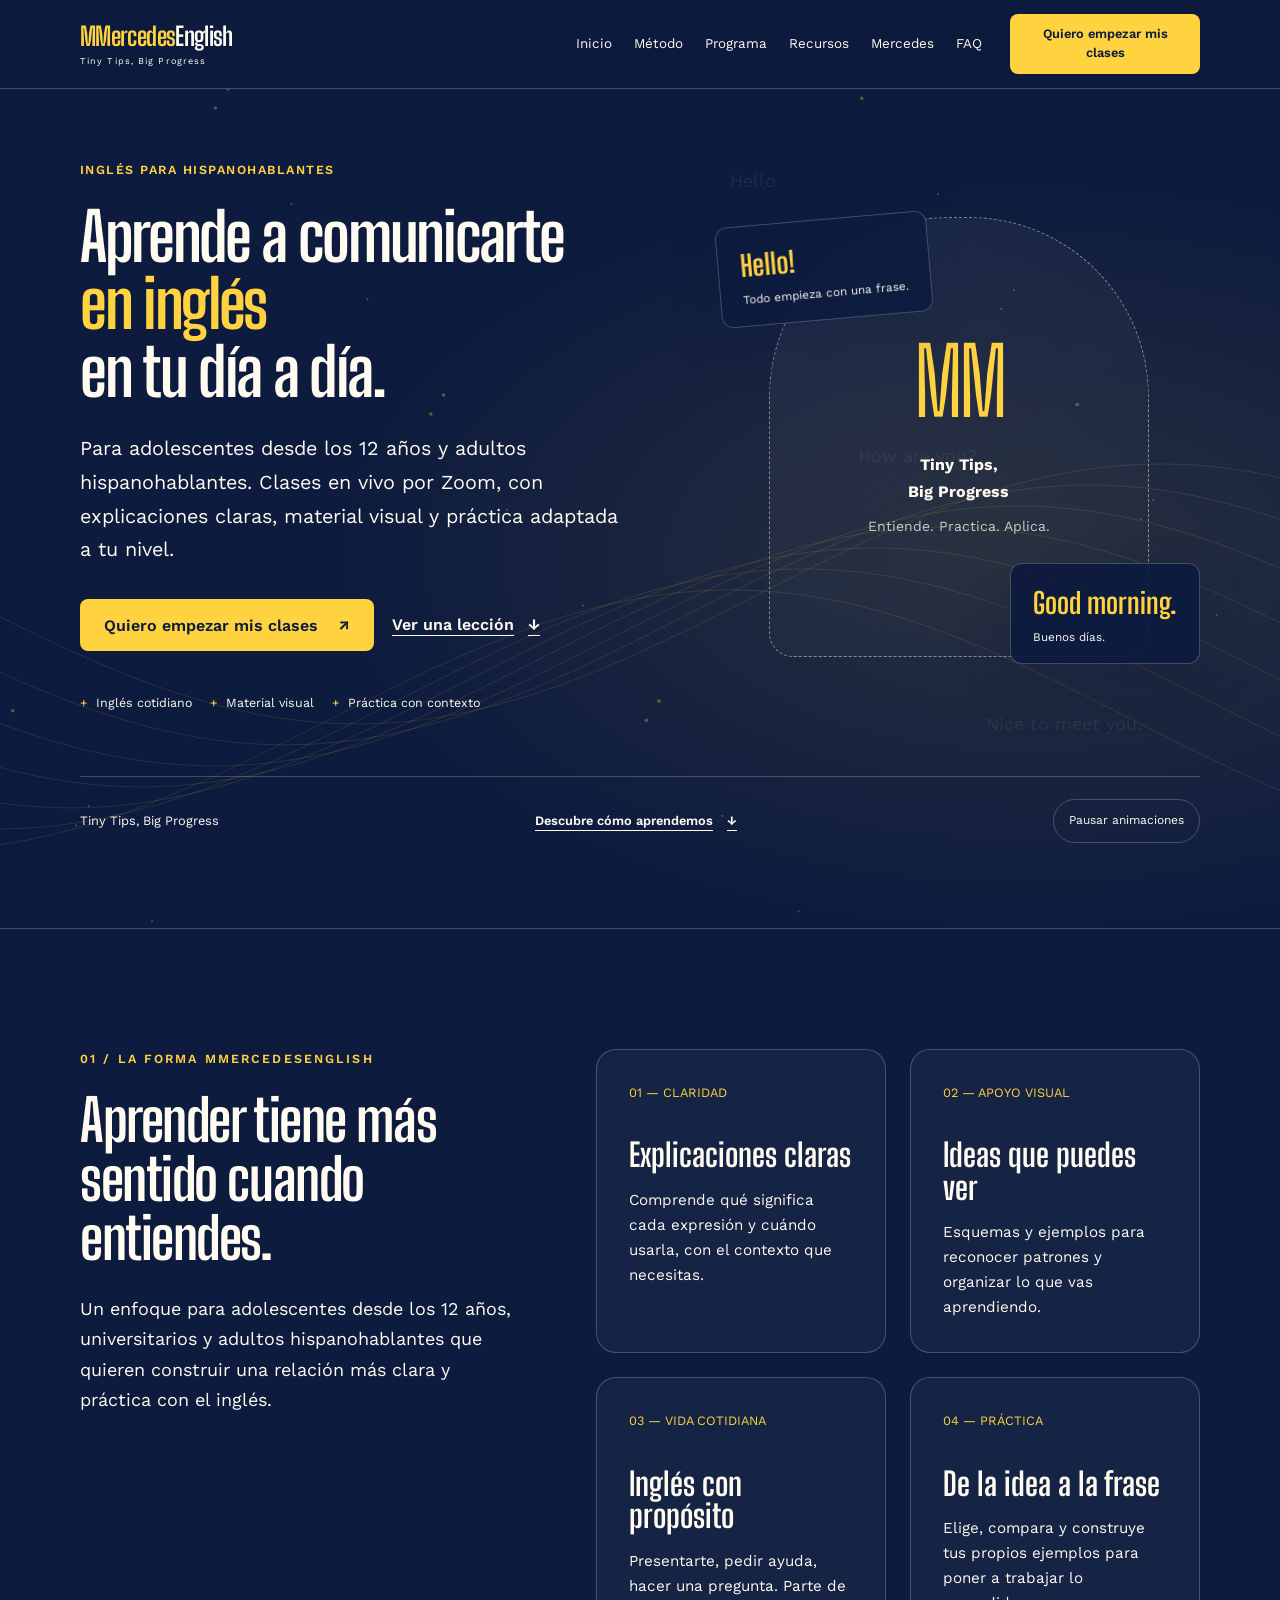
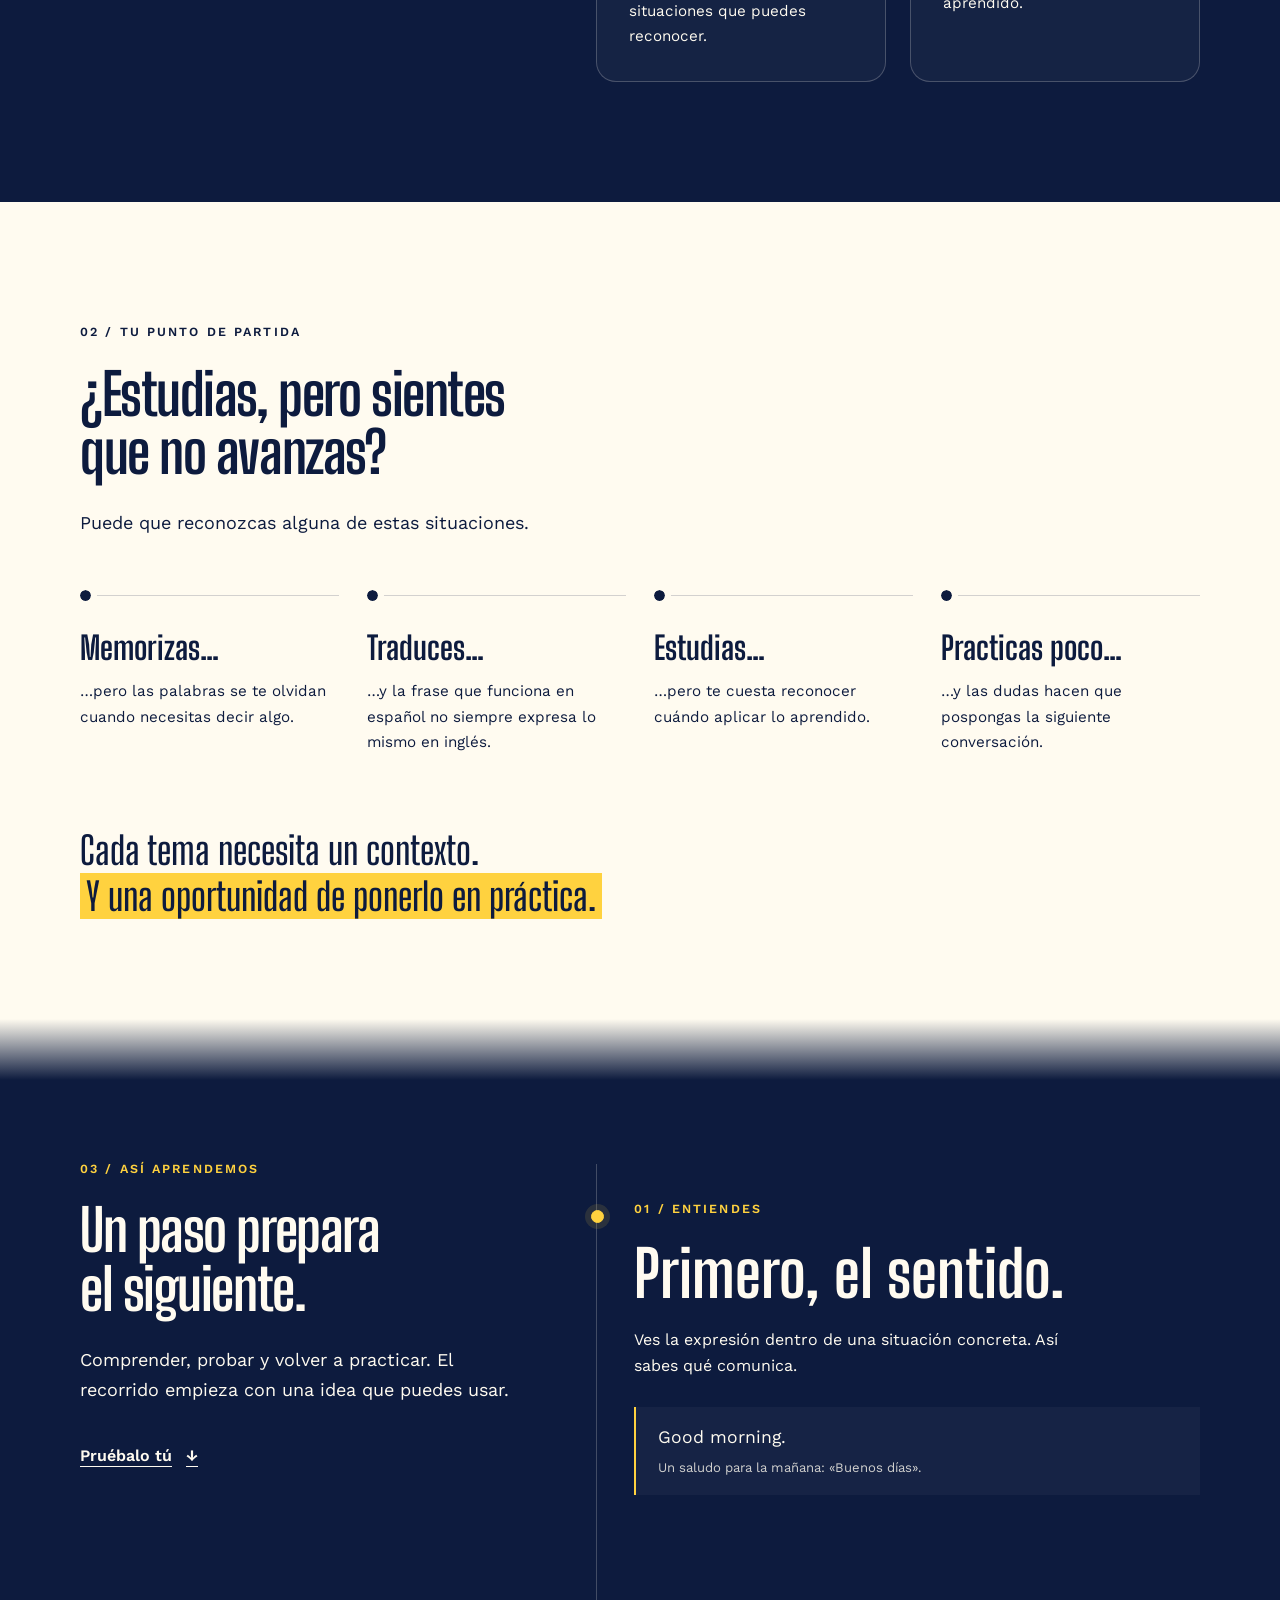
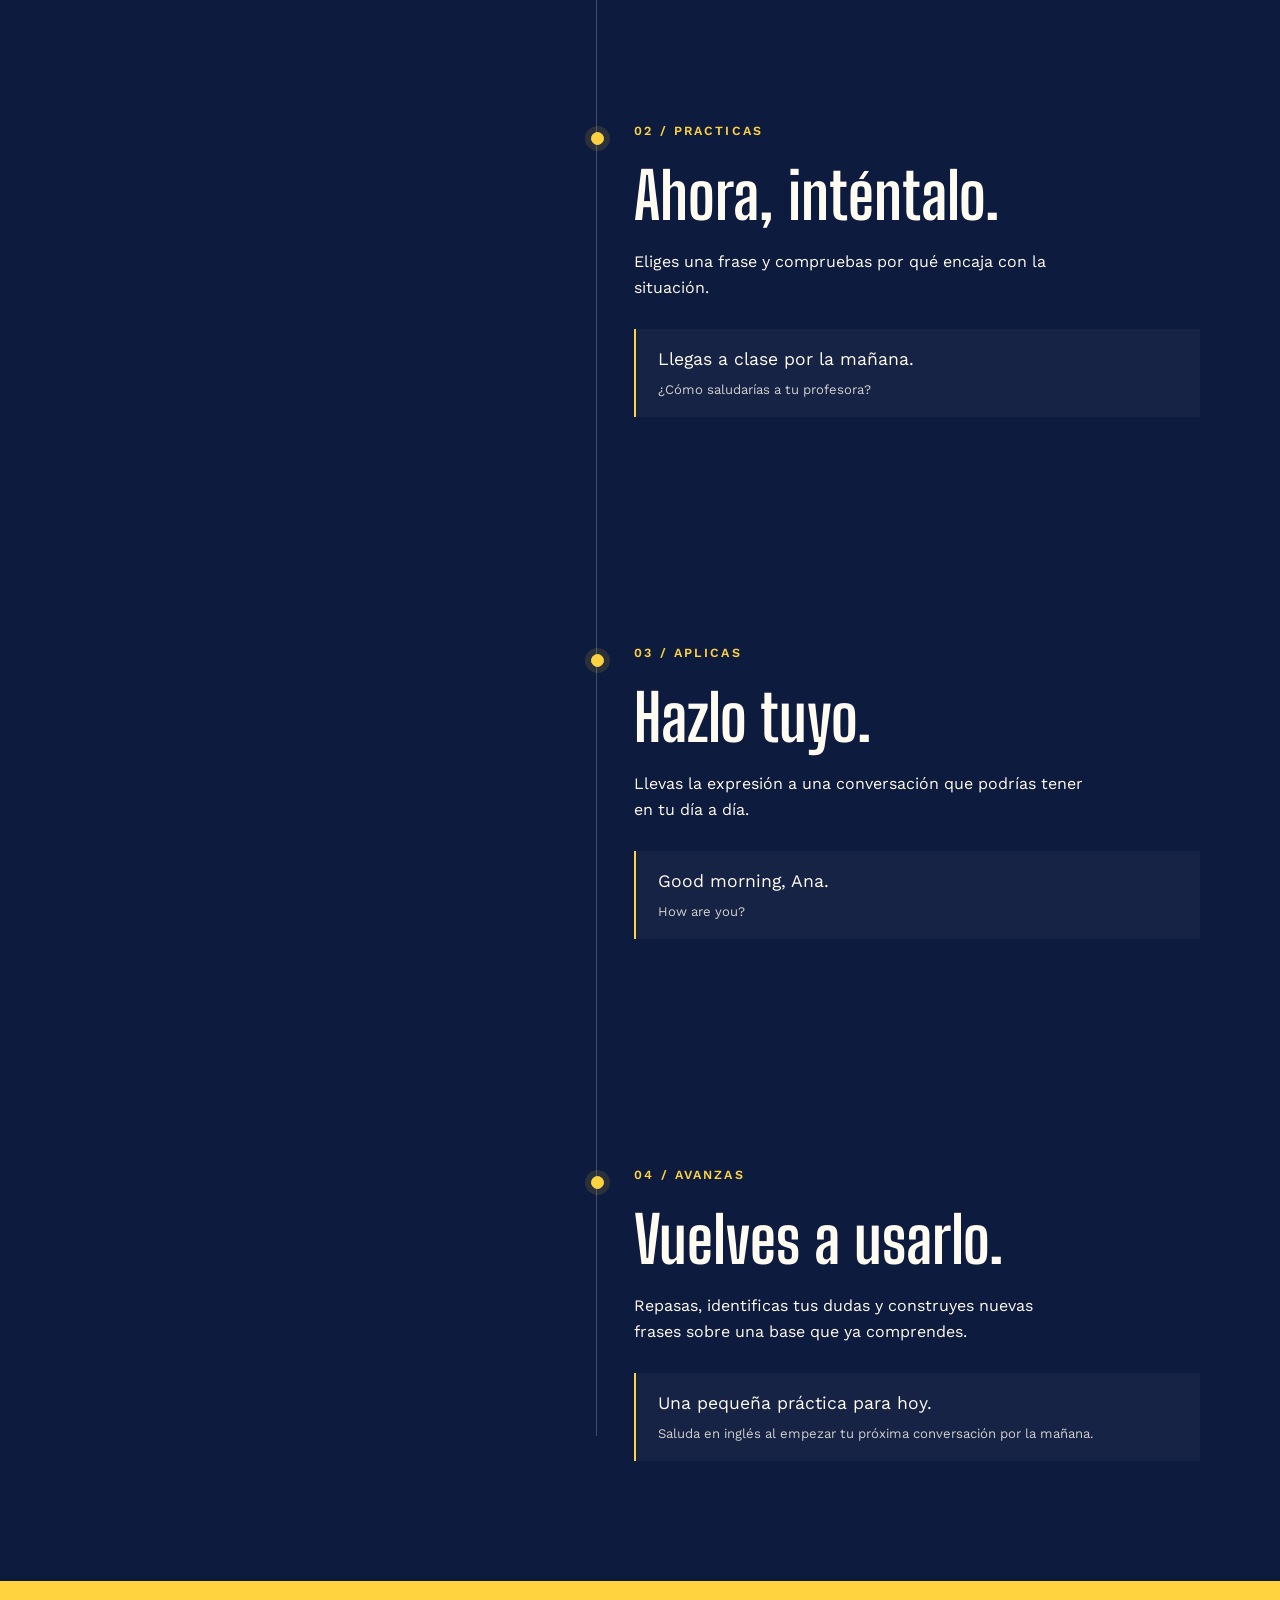
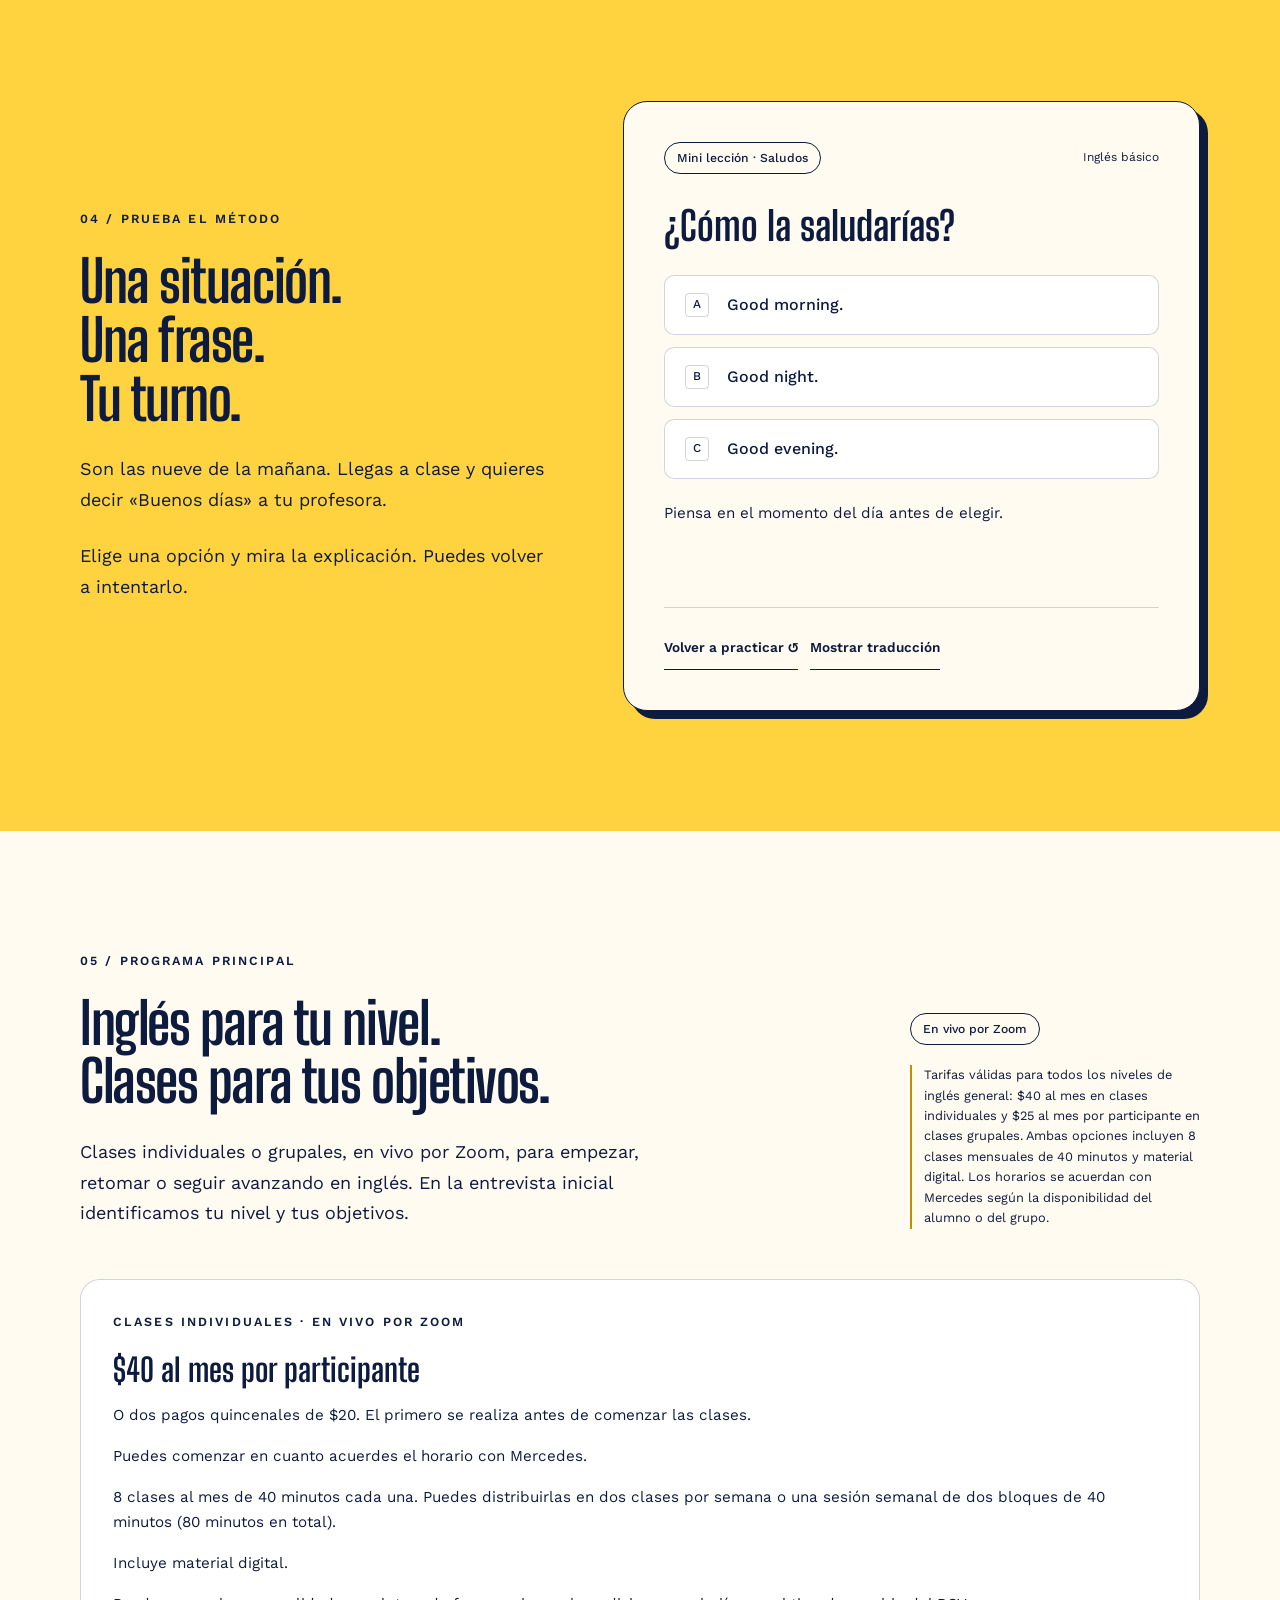
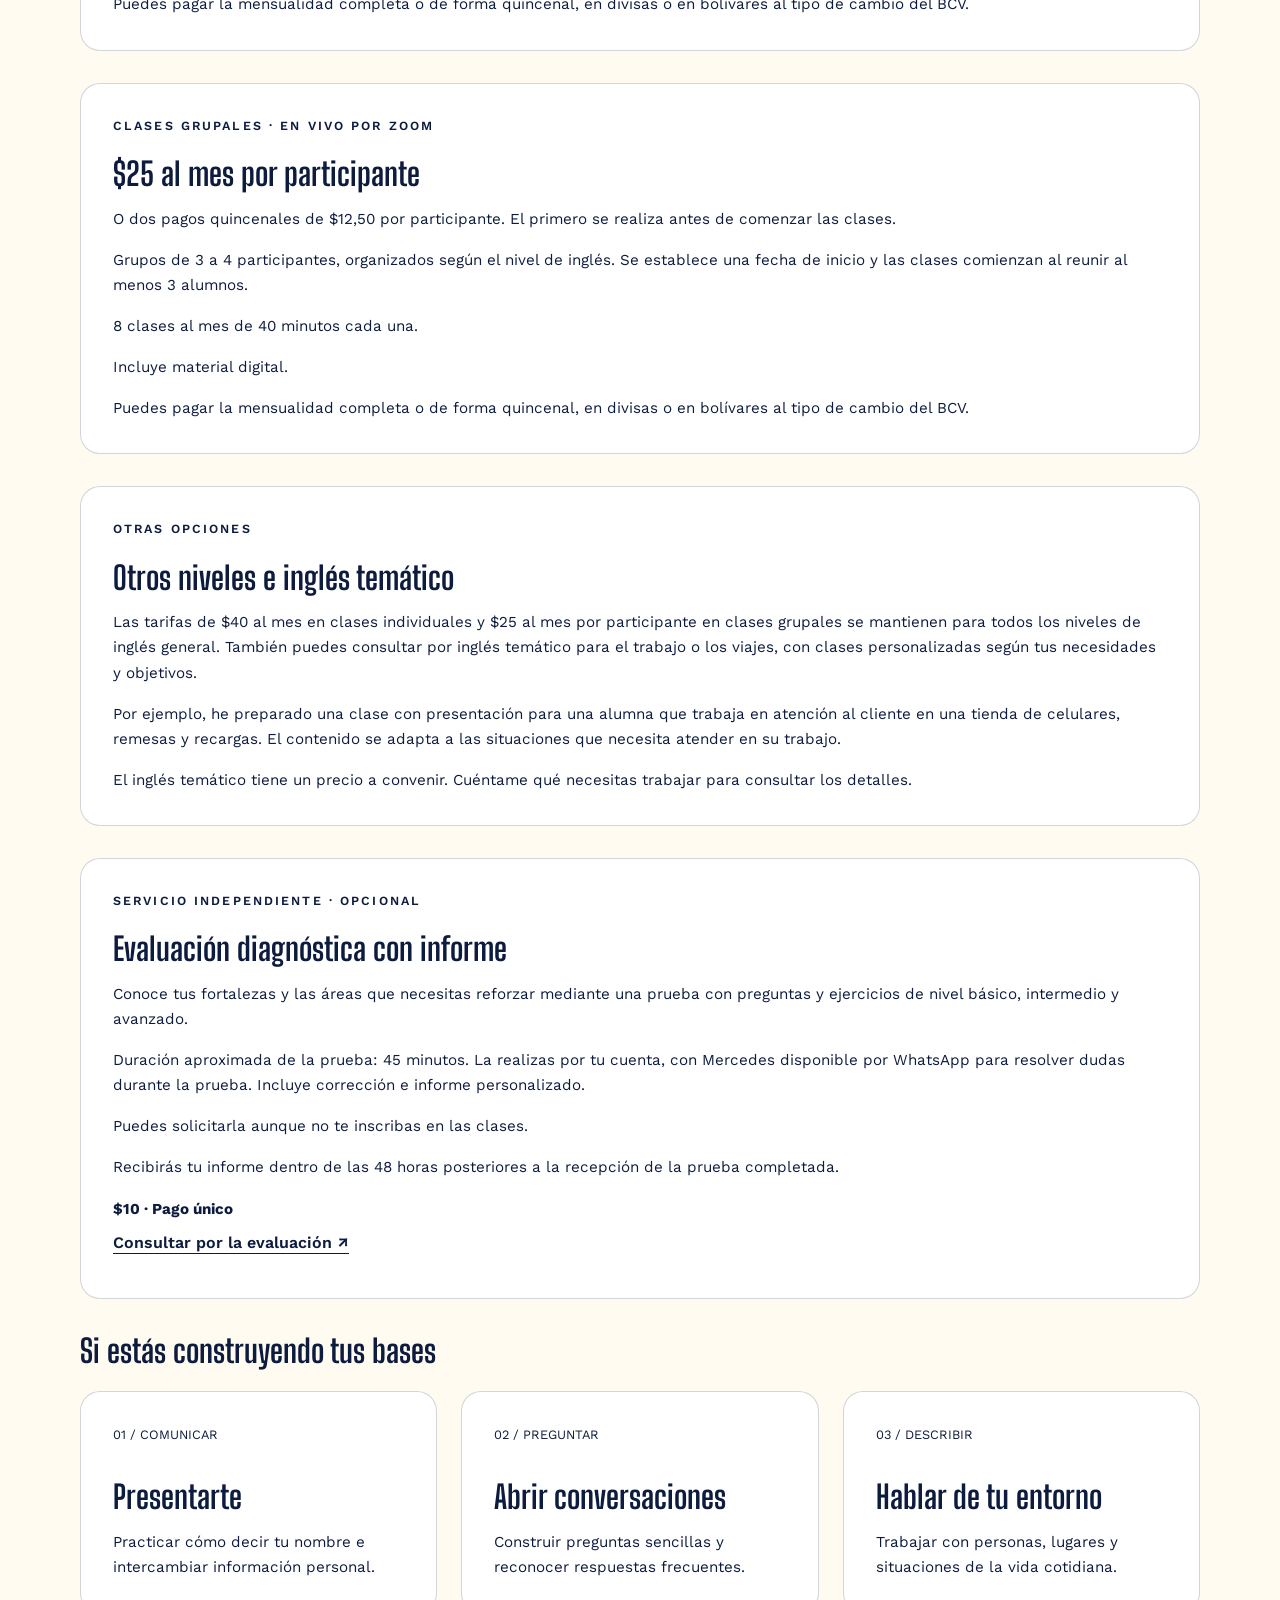
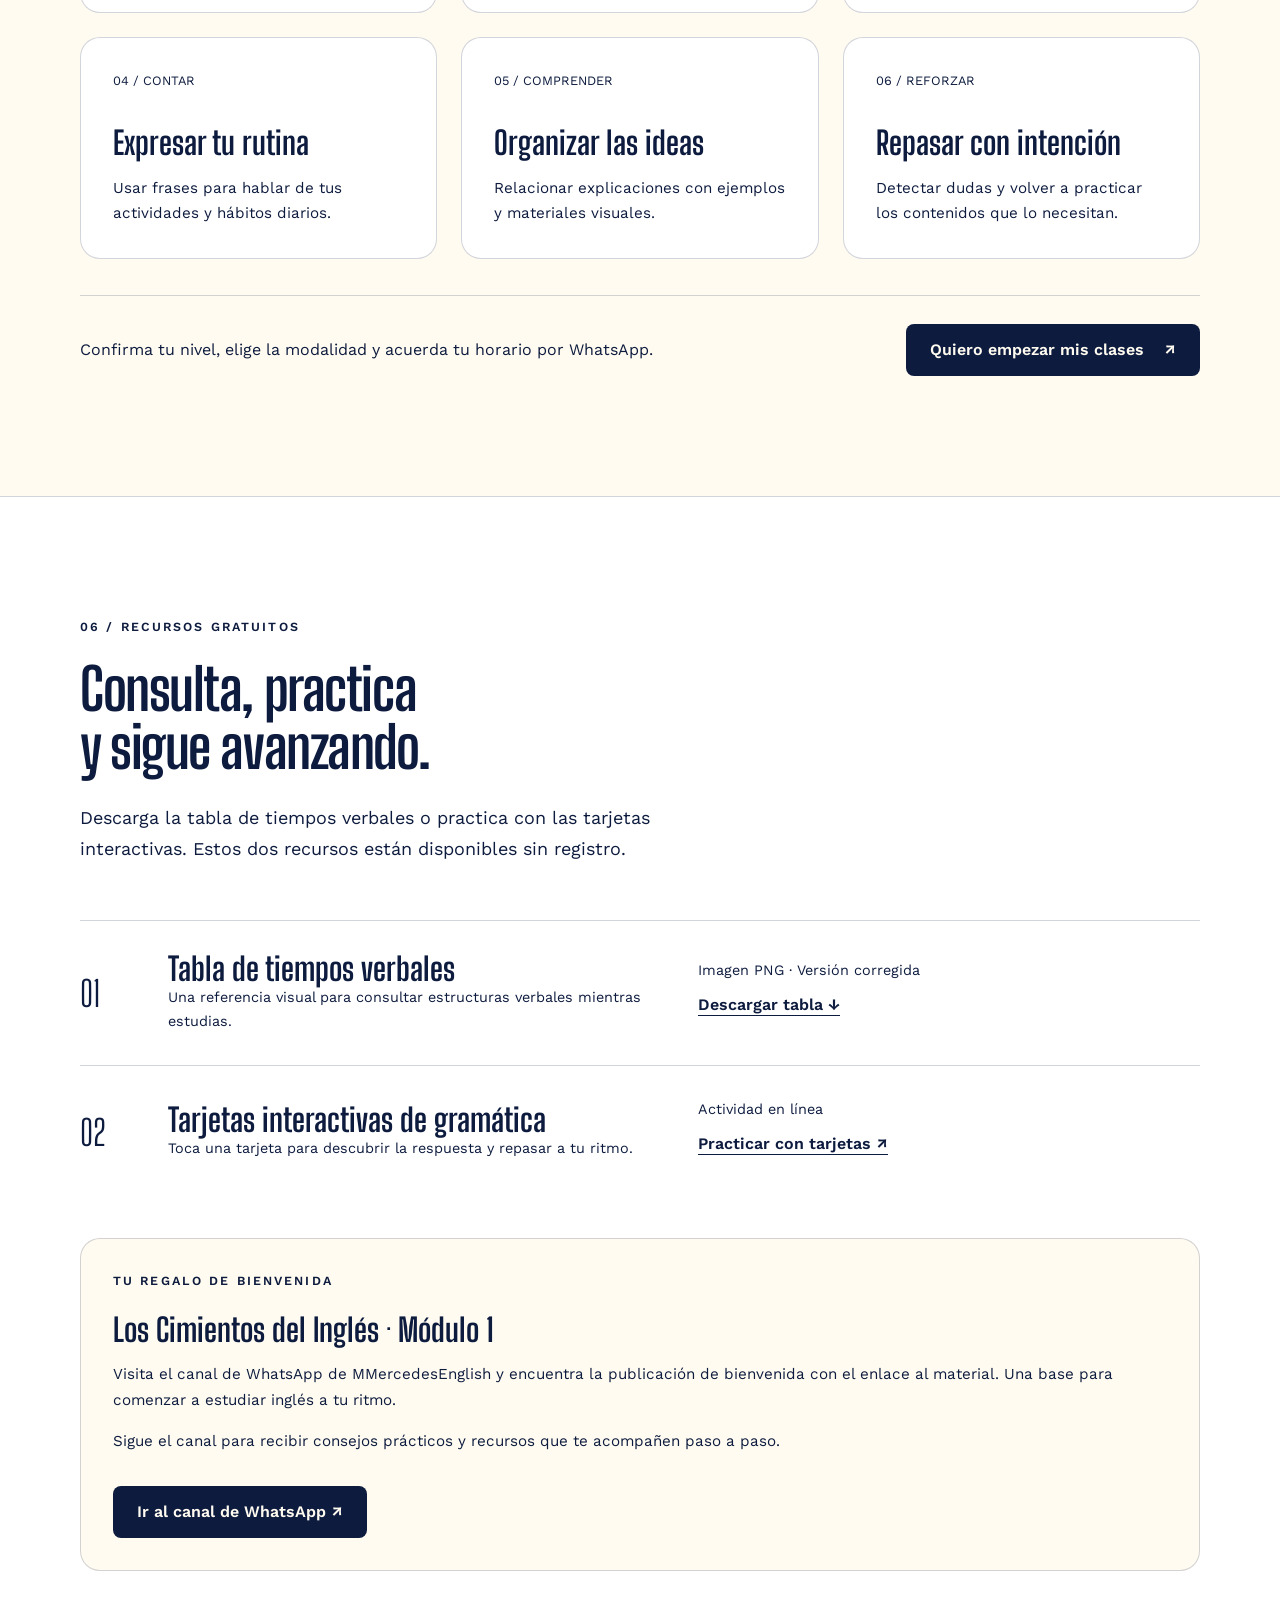
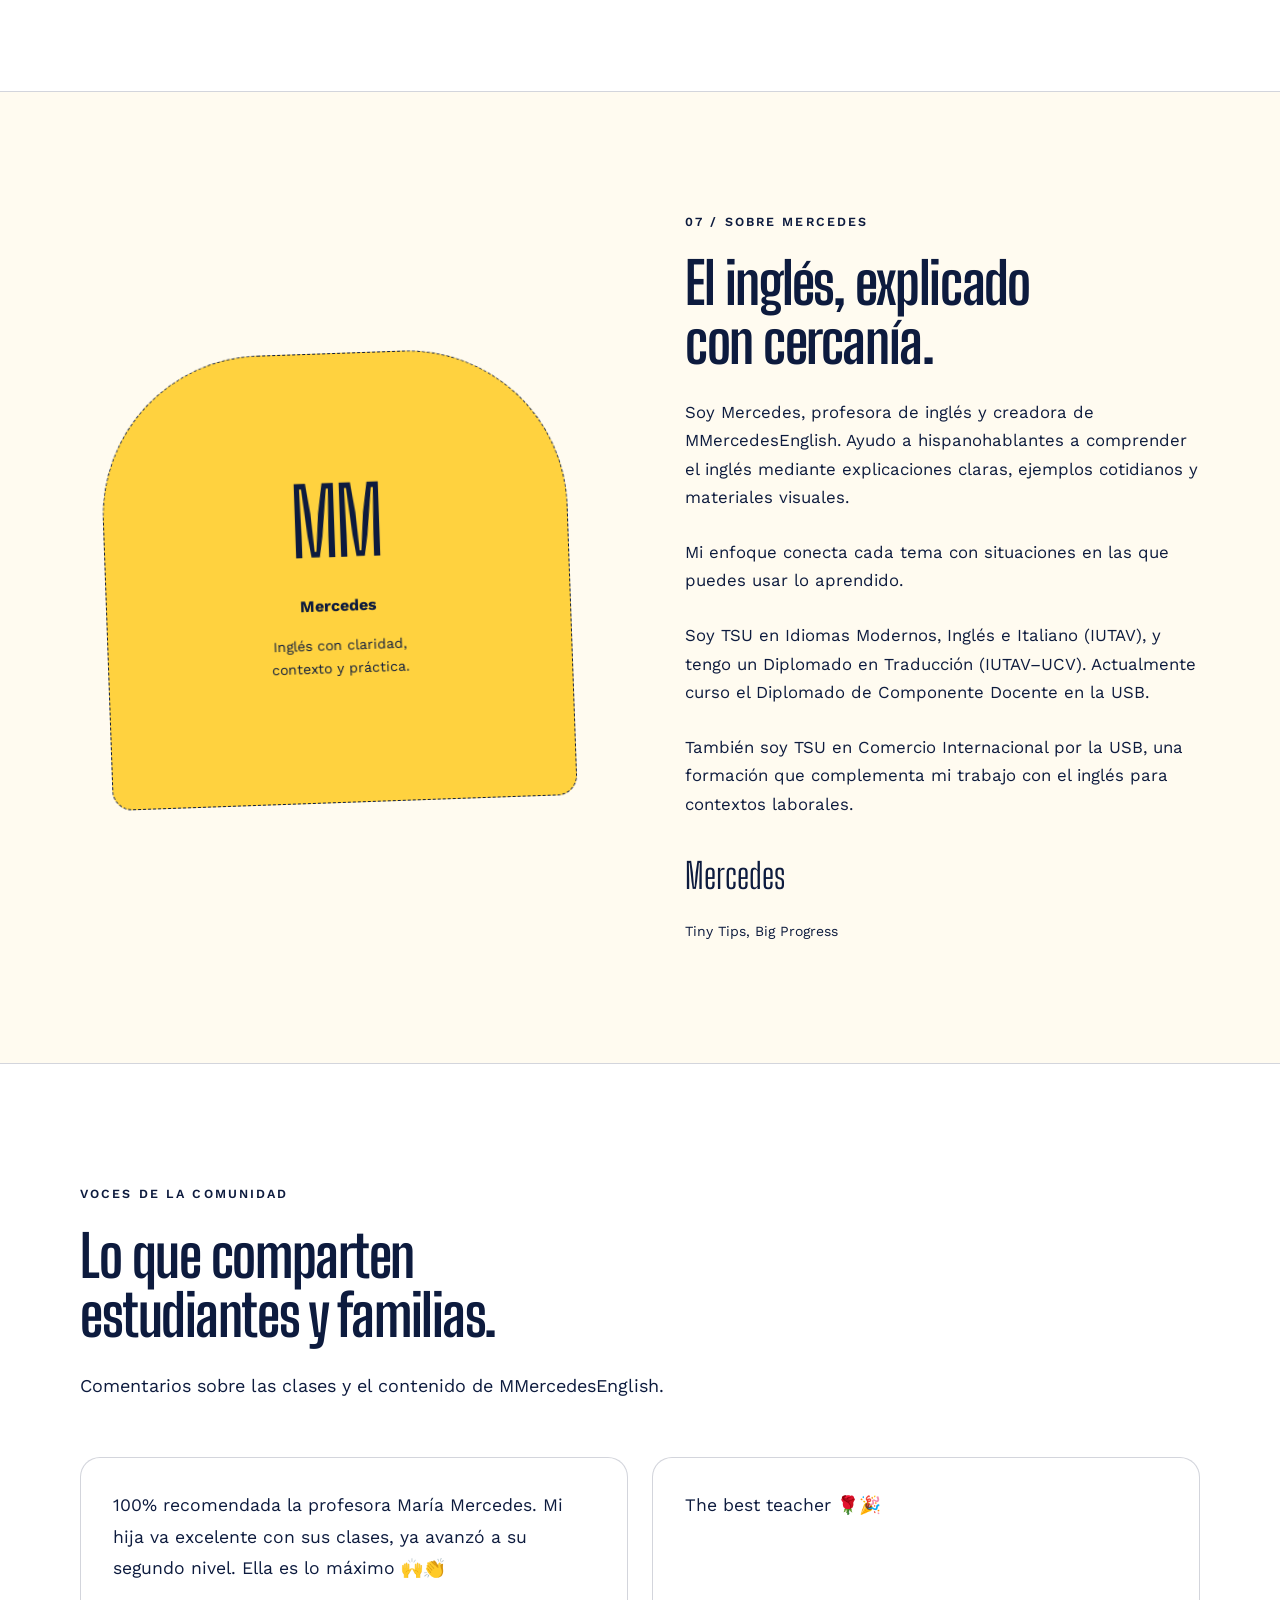
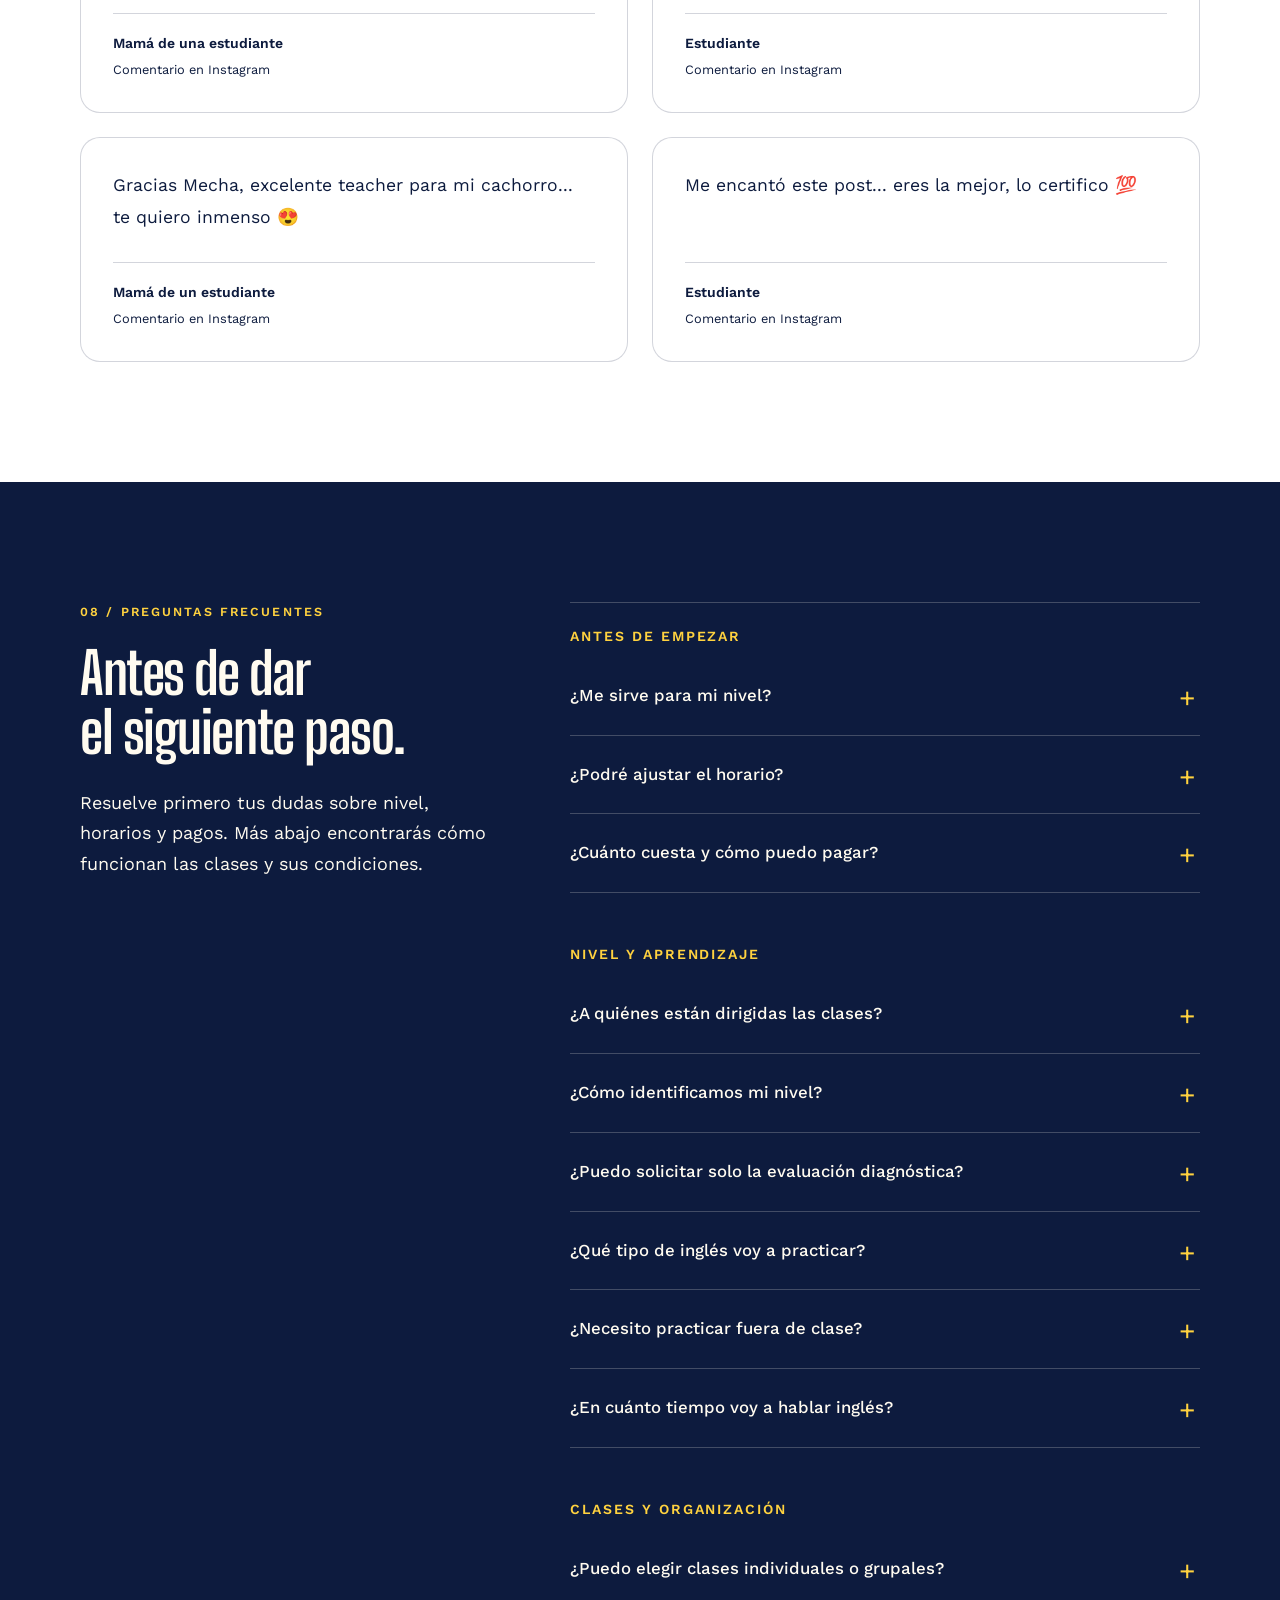
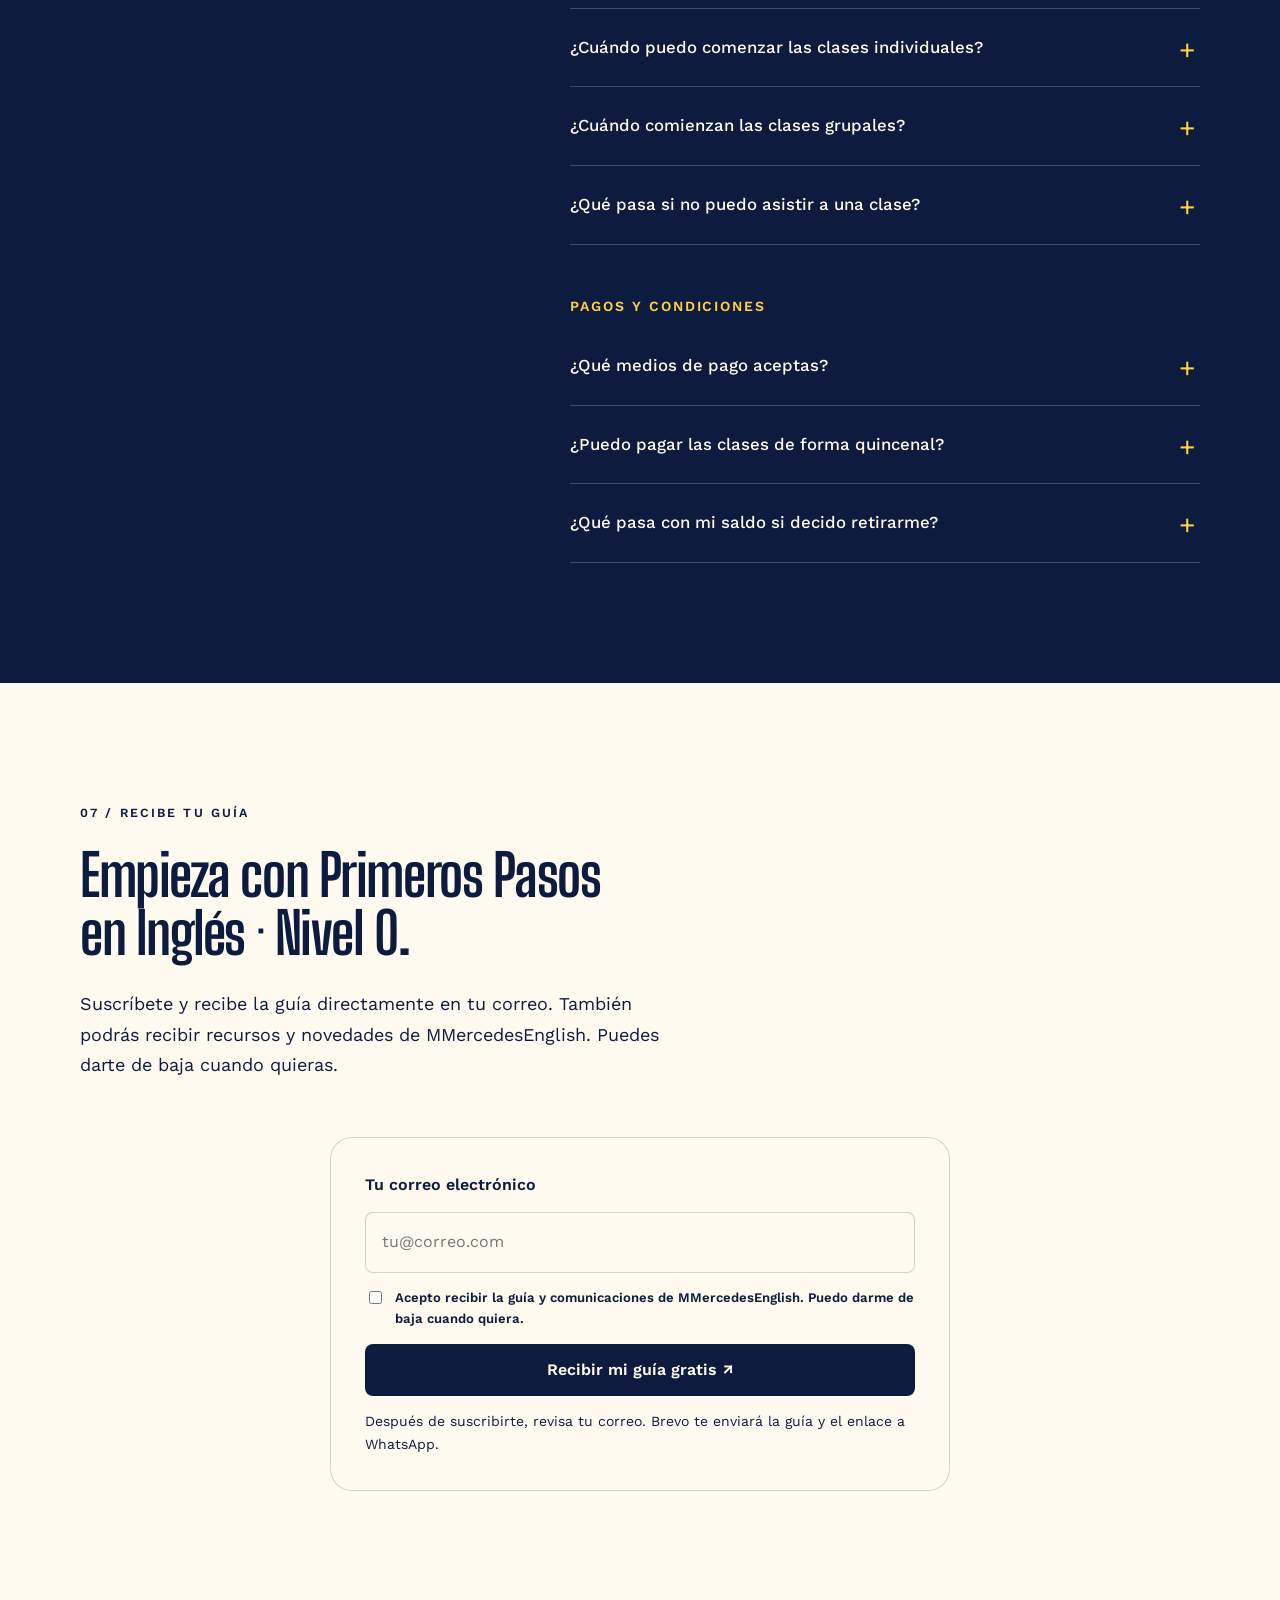
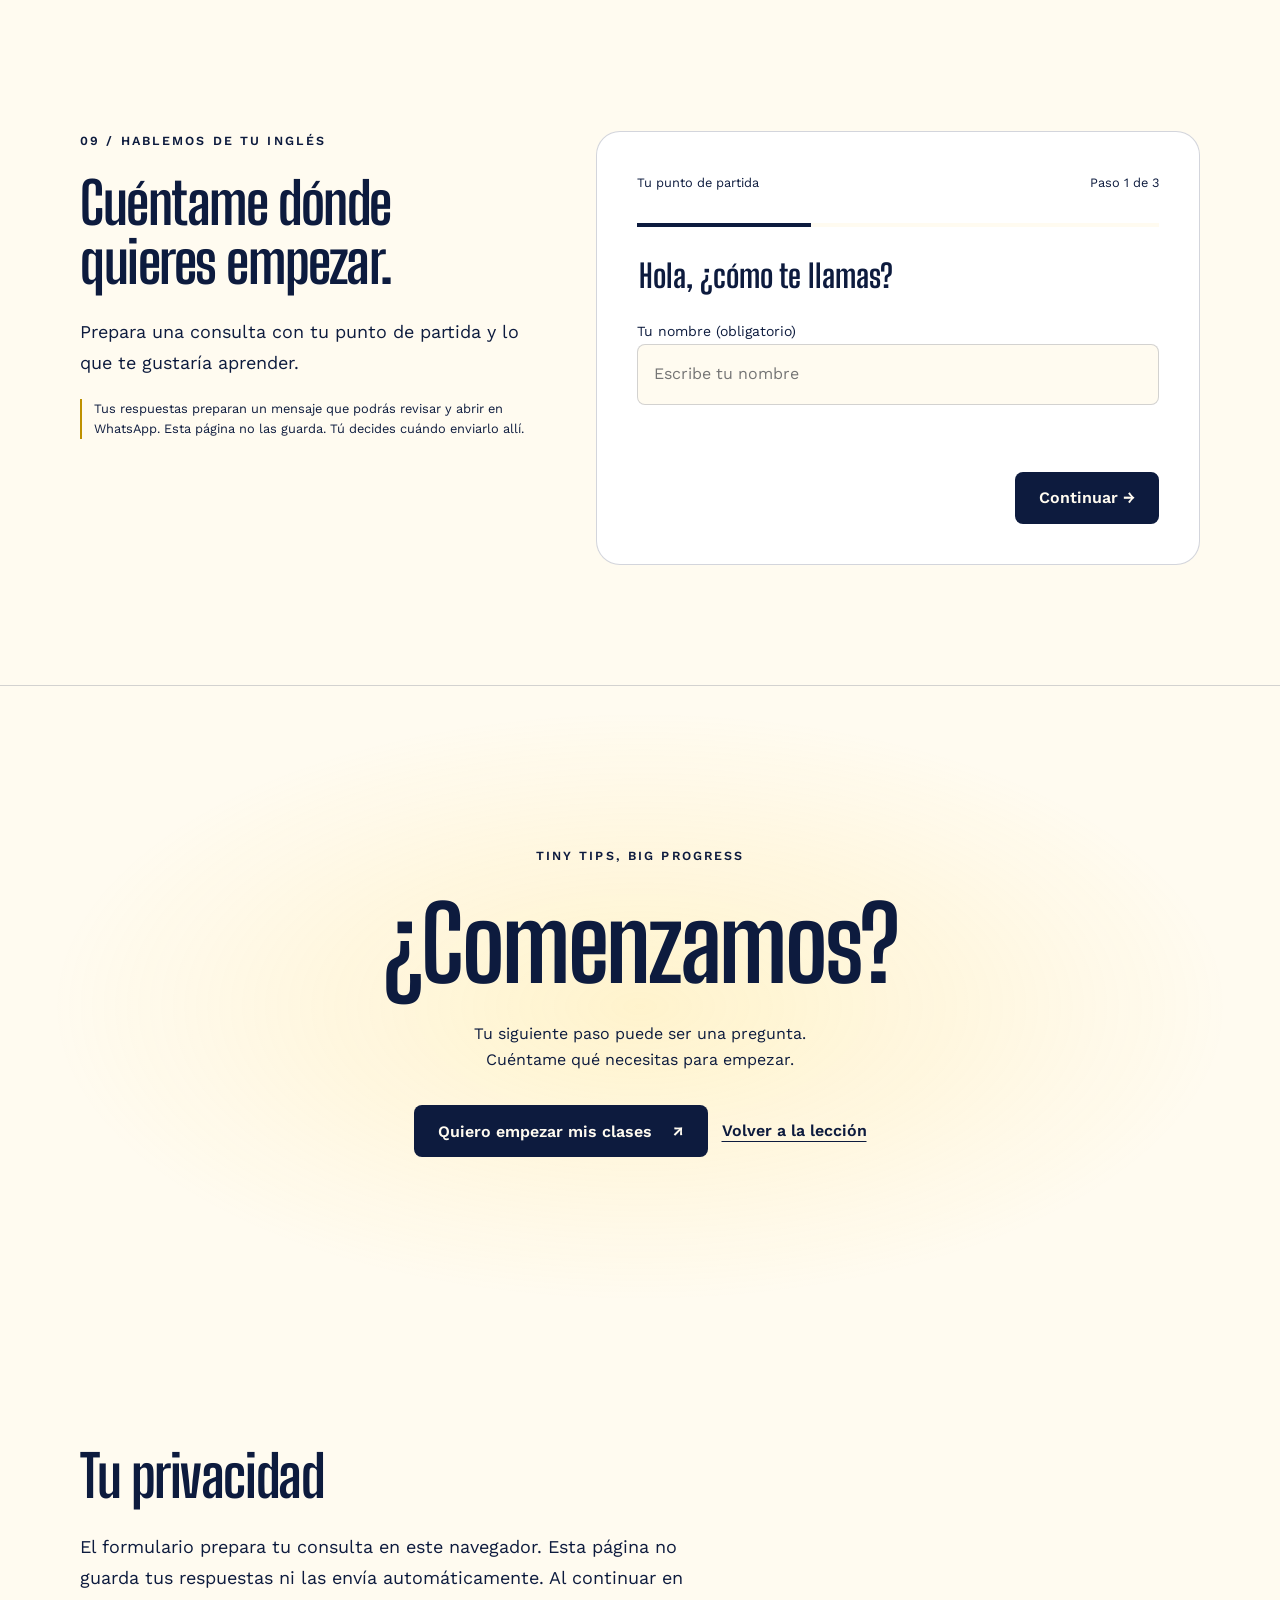
==== index.html @ 41173d72 "Add files via upload" ====
<!DOCTYPE html>
<html lang="es">
<head>
  <meta charset="utf-8">
  <meta name="viewport" content="width=device-width, initial-scale=1">
  <meta name="theme-color" content="#0D1B3E">
  <meta name="description" content="Entiende y practica el inglés paso a paso con MMercedesEnglish. Explora el enfoque, prueba una actividad y conoce las clases para distintos niveles.">
  <title>MMercedesEnglish · Inglés paso a paso</title>
  <link rel="preconnect" href="https://fonts.googleapis.com">
  <link rel="preconnect" href="https://fonts.gstatic.com" crossorigin>
  <link href="https://fonts.googleapis.com/css2?family=Big+Shoulders+Display:wght@600;700;800&amp;family=Work+Sans:wght@400;500;600;700&amp;display=swap" rel="stylesheet">
  <!-- Google Fonts utiliza conexión externa. El formulario prepara un mensaje para su revisión y envío manual en WhatsApp. -->
  <style>
    :root{--navy:#0D1B3E;--yellow:#FFD23F;--cream:#FFFBF0;--white:#FFFFFF;--gold:#BE9100;--line:rgba(13,27,62,.18);--light-line:rgba(255,251,240,.22);--radius:20px;--header:88px}
    *{box-sizing:border-box}html{scroll-behavior:smooth;scroll-padding-top:110px}body{margin:0;background:var(--cream);color:var(--navy);font:400 1rem/1.65 'Work Sans',sans-serif}h1,h2,h3,p{margin:0}h1,h2,h3{font-family:'Big Shoulders Display','Arial Narrow',sans-serif;font-weight:700;line-height:1.02}h1{font-size:clamp(3.4rem,5.2vw,5.6rem);letter-spacing:-.035em}h2{font-size:clamp(2.7rem,4.5vw,4.5rem);letter-spacing:-.025em}h3{font-size:2rem}p+p{margin-top:1rem}a{color:inherit;text-underline-offset:5px}button,input,select,textarea{font:inherit}button,a,input,select,textarea,summary{-webkit-tap-highlight-color:transparent}button{cursor:pointer}button:disabled{cursor:not-allowed}button{color:inherit}a,button{touch-action:manipulation}button:focus-visible,a:focus-visible,input:focus-visible,select:focus-visible,textarea:focus-visible,summary:focus-visible{outline:3px solid var(--gold);outline-offset:5px}.dark :focus-visible,header :focus-visible{outline-color:var(--yellow)}::selection{background:var(--yellow);color:var(--navy)}[hidden]{display:none!important}.wrap{width:min(1280px,calc(100% - 160px));margin-inline:auto}.section{padding-block:120px;scroll-margin-top:12px}.dark{background:var(--navy);color:var(--cream)}.eyebrow{display:block;font-size:.78rem;font-weight:600;letter-spacing:.17em;text-transform:uppercase;margin-bottom:22px}.dark .eyebrow{color:var(--yellow)}.lede{font-size:1.125rem;max-width:610px;line-height:1.7;margin-top:26px}.heading{max-width:790px;margin-bottom:56px}.muted{opacity:.8}.buttons{display:flex;flex-wrap:wrap;gap:14px;margin-top:32px}.btn{display:inline-flex;align-items:center;justify-content:center;gap:20px;min-height:52px;padding:13px 23px;border:1px solid transparent;border-radius:8px;text-decoration:none;font-weight:600;line-height:1.45;background:var(--yellow);color:var(--navy);transition:transform .25s,box-shadow .25s,background .25s}.btn:hover{transform:translateY(-2px);box-shadow:0 6px 0 rgba(190,145,0,.3)}.btn.secondary{background:transparent;border-color:currentColor}.btn.navy{background:var(--navy);color:var(--cream)}.btn:disabled{transform:none;box-shadow:none;border:1px dashed currentColor;background:transparent;opacity:.65}.text-link{display:inline-flex;align-items:center;gap:14px;font-weight:600;min-height:44px}.small{font-size:.875rem}.pending{font-size:.8rem;line-height:1.6;border-left:2px solid var(--gold);padding-left:12px;margin-top:20px}.pill{display:inline-block;border:1px solid currentColor;border-radius:100px;padding:5px 12px;font-size:.76rem;font-weight:500}.skip{position:fixed;top:10px;left:12px;z-index:100;background:var(--yellow);color:var(--navy);padding:12px;transform:translateY(-180%)}.skip:focus{transform:none}
    header{position:fixed;inset:0 0 auto;z-index:50;color:var(--cream);background:rgba(13,27,62,.9);backdrop-filter:blur(20px);-webkit-backdrop-filter:blur(20px);border-bottom:1px solid var(--light-line)}.header-inner{display:flex;align-items:center;gap:28px;min-height:88px;transition:min-height .25s}.scrolled .header-inner{min-height:72px}.brand{display:inline-flex;flex-direction:column;text-decoration:none;line-height:1.1;flex-shrink:0}.brand strong{font-family:'Big Shoulders Display',sans-serif;font-size:1.6rem;letter-spacing:-.025em;transition:font-size .25s}.brand strong span{color:var(--yellow)}.brand small{font-size:.57rem;letter-spacing:.12em;margin-top:6px}.scrolled .brand strong{font-size:1.45rem}nav{display:flex;gap:22px;margin-left:auto;align-items:center}nav a{text-decoration:none;font-size:.84rem;transition:color .25s}nav a:hover{color:var(--yellow)}.header-cta{font-size:.8rem;min-height:44px;padding:10px 15px;white-space:nowrap}.menu-btn{display:none;background:none;border:1px solid var(--light-line);border-radius:6px;min-height:44px;padding:8px 12px;color:var(--cream)}
    .hero{position:relative;isolation:isolate;min-height:100vh;min-height:100svh;overflow:hidden;display:flex;align-items:center;padding:160px 0 85px;background:radial-gradient(ellipse at 80% 60%,rgba(255,210,63,.11),transparent 48%),var(--navy)}#ambient{position:absolute;inset:0;width:100%;height:100%;z-index:-1;pointer-events:none}.hero-grid{display:grid;grid-template-columns:1.1fr .9fr;gap:48px;align-items:center}.hero h1 em{font-style:normal;color:var(--yellow)}.hero .lede{font-size:clamp(1.1rem,1.55vw,1.375rem);max-width:540px}.hero .eyebrow{letter-spacing:.12em}.hero-tags{display:flex;flex-wrap:wrap;gap:18px;margin-top:42px;font-size:.78rem}.hero-tags span:before{content:'+';color:var(--yellow);margin-right:8px}.portrait-stage{position:relative;min-height:510px;display:grid;place-items:center;padding:30px}.portrait-placeholder{width:100%;max-width:380px;min-height:440px;border:1px dashed rgba(255,251,240,.45);border-radius:180px 180px 24px 24px;background:linear-gradient(150deg,rgba(255,251,240,.055),transparent);display:flex;align-items:center;justify-content:center;flex-direction:column;text-align:center;padding:40px 30px}.placeholder-mark{font-family:'Big Shoulders Display',sans-serif;font-size:5.8rem;color:var(--yellow);letter-spacing:-.04em;line-height:1;margin-bottom:24px}.portrait-placeholder p{max-width:220px}.portrait-placeholder .small{opacity:.75;margin-top:10px}.floating-card{position:absolute;z-index:2;padding:16px 22px;background:rgba(13,27,62,.92);backdrop-filter:blur(12px);border:1px solid var(--light-line);border-radius:12px;box-shadow:0 20px 50px rgba(13,27,62,.24);animation:float 6s ease-in-out infinite}.floating-card strong{font-family:'Big Shoulders Display',sans-serif;font-size:1.8rem;color:var(--yellow)}.floating-card small{display:block;font-size:.73rem}.float-one{top:37px;left:0;transform:rotate(-5deg)}.float-two{bottom:28px;right:0;animation-delay:-3s}.hero-bottom{display:flex;justify-content:space-between;align-items:center;gap:20px;border-top:1px solid var(--light-line);margin-top:62px;padding-top:22px;font-size:.8rem}.motion-btn{background:transparent;border:1px solid var(--light-line);color:var(--cream);border-radius:30px;min-height:44px;padding:8px 15px;font-size:.75rem}.hero-intro{animation:enter .8s ease both;animation-delay:.25s}.portrait-stage{animation:enter .8s ease both}.hero .lede{animation:enter .8s .4s both}.hero .buttons{animation:enter .8s .55s both}
    .benefits{border-top:1px solid var(--light-line)}.benefits-grid{display:grid;grid-template-columns:.85fr 1.15fr;gap:70px}.benefits .heading{position:sticky;top:135px;align-self:start;margin:0}.cards{display:grid;grid-template-columns:repeat(2,minmax(0,1fr));gap:24px}.card{border:1px solid var(--line);border-radius:var(--radius);padding:32px;background:var(--white);transition:transform .25s,border-color .25s,box-shadow .25s}.dark .card{background:rgba(255,251,240,.035);border-color:var(--light-line)}.card:hover{transform:translateY(-6px);border-color:var(--gold)}.card p{margin-top:16px;font-size:.95rem}.card-no{display:block;font-size:.8rem;margin-bottom:36px}.dark .card-no{color:var(--yellow)}.problems{padding-bottom:160px}.timeline{display:grid;grid-template-columns:repeat(4,minmax(0,1fr));gap:28px}.problem{position:relative;padding-top:36px;border-top:1px solid var(--line)}.problem:before{content:'';position:absolute;left:0;top:-6px;width:11px;height:11px;border-radius:50%;background:var(--navy);outline:6px solid var(--cream)}.problem p{margin-top:15px;font-size:.95rem}.bridge{font-family:'Big Shoulders Display',sans-serif;font-weight:600;font-size:clamp(1.9rem,3vw,2.8rem);line-height:1.2;max-width:760px;margin-top:72px}.bridge span{background:var(--yellow);box-decoration-break:clone;-webkit-box-decoration-break:clone;padding:0 6px}.method{position:relative;padding-top:80px}.method:before{content:'';position:absolute;top:-60px;left:0;width:100%;height:61px;background:linear-gradient(to bottom,var(--cream),var(--navy))}.method-grid{display:grid;grid-template-columns:.85fr 1.15fr;gap:70px}.method-intro{position:sticky;top:140px;align-self:start}.steps{position:relative;padding-left:38px}.steps:before{content:'';position:absolute;width:1px;background:var(--light-line);top:5px;bottom:25px;left:0}.step{position:relative;min-height:58vh;padding:40px 0 70px}.step:last-child{min-height:0;padding-bottom:0}.step:before{content:'';position:absolute;left:-43px;top:51px;width:11px;height:11px;border-radius:50%;background:var(--navy);border:1px solid var(--yellow);transition:background .7s,box-shadow .7s}.step.seen:before{background:var(--yellow);box-shadow:0 0 0 6px rgba(255,210,63,.12)}.step h3{font-size:clamp(3rem,5vw,4.5rem)}.step p{margin-top:20px;max-width:450px}.example{border-left:2px solid var(--yellow);padding:16px 22px;margin-top:28px;background:rgba(255,251,240,.04);font-size:1.1rem}.example small{display:block;font-size:.82rem;opacity:.8;margin-top:5px}
    .try{background:var(--yellow)}.try-grid{display:grid;grid-template-columns:.9fr 1.1fr;gap:70px;align-items:center}.lesson{background:var(--cream);border:1px solid var(--navy);border-radius:24px;padding:40px;box-shadow:8px 8px 0 var(--navy)}.lesson-top{display:flex;justify-content:space-between;gap:12px;align-items:center;margin-bottom:32px;font-size:.75rem}.lesson h3{font-size:2.5rem}.lesson-options{display:grid;gap:12px;margin-top:28px}.answer{display:flex;gap:18px;align-items:center;text-align:left;min-height:60px;padding:15px 20px;border:1px solid var(--line);border-radius:10px;background:var(--white);color:var(--navy);font-weight:500;transition:background .25s,border-color .25s}.answer:hover,.answer[aria-pressed=true]{background:var(--yellow);border-color:var(--navy)}.answer span:first-child{font-size:.75rem;border:1px solid var(--line);border-radius:4px;padding:1px 7px}.feedback{margin-top:22px;min-height:106px;font-size:.95rem}.feedback strong{display:block;margin-bottom:7px}.lesson-tools{border-top:1px solid var(--line);padding-top:18px;display:flex;flex-wrap:wrap;gap:12px}.plain-btn{background:transparent;border:0;border-bottom:1px solid currentColor;padding:8px 0;min-height:44px;font-size:.85rem;font-weight:600}.sample-pending{margin-top:24px}.program-grid{grid-template-columns:repeat(3,minmax(0,1fr))}.program-grid .card:hover{transform:translateY(-6px) rotate(1deg)}.program-head{display:flex;justify-content:space-between;align-items:end;gap:36px;margin-bottom:50px}.program-head .heading{margin:0;max-width:720px}.program-note{max-width:290px}.program-footer{display:flex;align-items:center;justify-content:space-between;gap:32px;margin-top:36px;border-top:1px solid var(--line);padding-top:28px}.resources{background:var(--white);border-block:1px solid var(--line)}.resource-row{display:grid;grid-template-columns:60px 1fr 1fr;gap:28px;align-items:center;padding:32px 0;border-top:1px solid var(--line)}.resource-row:last-child{border-bottom:1px solid var(--line)}.resource-index{font-family:'Big Shoulders Display',sans-serif;font-size:2.2rem}.resource-row h3{font-size:2rem}.resource-row p{font-size:.9rem}.resource-row .pending{margin-top:8px}.about-grid{display:grid;grid-template-columns:1fr 1fr;gap:90px;align-items:center}.about-photo{min-height:450px;border:1px dashed var(--navy);border-radius:160px 160px 20px 20px;display:grid;place-items:center;text-align:center;padding:45px;background:var(--yellow);transform:rotate(-2deg);margin:0 25px}.about-photo .placeholder-mark{color:var(--navy)}.about-photo .small{max-width:250px;margin-top:14px}.about-copy .lede{font-size:1.05rem}.signature{font-family:'Big Shoulders Display',sans-serif;font-size:2.2rem;margin-top:28px}.faq-grid{display:grid;grid-template-columns:.8fr 1.2fr;gap:70px}.faq-list{border-top:1px solid var(--light-line)}.faq-group-title{font-family:'Work Sans',sans-serif;font-size:.75rem;letter-spacing:.14em;text-transform:uppercase;color:var(--yellow);padding:28px 0 8px;font-weight:600}details{border-bottom:1px solid var(--light-line)}summary{position:relative;cursor:pointer;list-style:none;padding:25px 45px 25px 0;font-weight:500;font-size:1.05rem}summary::-webkit-details-marker{display:none}summary:after{content:'+';position:absolute;right:5px;top:19px;color:var(--yellow);font-size:1.7rem;font-weight:400;transition:transform .45s}details[open] summary:after{transform:rotate(45deg)}details p{padding:0 35px 26px 0;opacity:.88;font-size:.95rem}details[open] p{animation:enter .45s ease both}
    .contact-grid{display:grid;grid-template-columns:.85fr 1.15fr;gap:70px}.contact-card{background:var(--white);border:1px solid var(--line);border-radius:24px;padding:40px}.form-meta{display:flex;justify-content:space-between;gap:14px;margin-bottom:30px;font-size:.8rem}progress{display:block;appearance:none;width:100%;height:4px;accent-color:var(--navy);margin-bottom:30px;border:0;background:var(--cream)}progress::-webkit-progress-bar{background:var(--cream)}progress::-webkit-progress-value{background:var(--navy)}progress::-moz-progress-bar{background:var(--navy)}fieldset{border:0;padding:0;margin:0;min-width:0}legend,.field-label{font-family:'Big Shoulders Display',sans-serif;font-size:2rem;font-weight:700;line-height:1.2;margin-bottom:22px;display:block}input[type=text],textarea{width:100%;border:1px solid var(--line);border-radius:8px;padding:16px;background:var(--cream);color:var(--navy)}textarea{resize:vertical;min-height:120px}input[type=radio]{accent-color:var(--navy);width:20px;height:20px;flex-shrink:0}.radio-choice{display:flex;align-items:center;gap:12px;border:1px solid var(--line);border-radius:8px;padding:13px;margin-top:10px;cursor:pointer}.radio-choice:has(input:checked){background:var(--yellow);border-color:var(--navy)}.form-actions{display:flex;justify-content:space-between;flex-wrap:wrap;gap:12px;margin-top:28px}.form-actions .btn{margin-left:auto}.form-error{font-weight:500;font-size:.9rem;margin-top:15px;min-height:24px}.review-text{white-space:pre-wrap;overflow-wrap:anywhere;background:var(--cream);padding:20px;border-radius:8px;font-size:.95rem;margin:20px 0}.final-cta{text-align:center;padding:160px 0 170px;border-top:1px solid var(--line);background:radial-gradient(ellipse at center,rgba(255,210,63,.2),transparent 65%),var(--cream)}.final-cta h2{font-size:clamp(4rem,8vw,7rem)}.final-cta p{max-width:550px;margin:24px auto 0}.final-cta .buttons{justify-content:center}.final-cta .eyebrow{margin-bottom:26px}footer{padding:65px 0 30px}.footer-grid{display:grid;grid-template-columns:1.25fr 1fr 1fr;gap:60px}footer h3{font-family:'Work Sans',sans-serif;font-size:.9rem;margin-bottom:20px}footer ul{padding:0;list-style:none;margin:0;display:grid;gap:10px;font-size:.85rem}footer a{text-decoration:none}footer a:hover{text-decoration:underline}.footer-bottom{border-top:1px solid var(--light-line);margin-top:48px;padding-top:24px;display:flex;justify-content:space-between;gap:20px;font-size:.73rem}.footer-pending{font-size:.8rem;max-width:290px;opacity:.8}.footer-brand p{font-size:.85rem;margin-top:20px;max-width:270px}.no-js{padding:16px 24px;background:var(--yellow);color:var(--navy);position:relative;margin-top:88px}.reveal.ready{opacity:0;transform:translateY(32px);transition:opacity .75s ease,transform .75s ease}.reveal.ready.seen{opacity:1;transform:none}.paused *, .paused *:before,.paused *:after{animation-play-state:paused!important}
    @keyframes float{0%,100%{translate:0 0}50%{translate:0 -8px}}@keyframes enter{from{opacity:0;transform:translateY(18px)}to{opacity:1;transform:translateY(0)}}
    @media(min-width:1600px){.wrap{width:min(1440px,calc(100% - 160px))}.portrait-stage{min-height:620px}.portrait-placeholder{min-height:530px;max-width:450px}}
    @media(max-width:1200px){.wrap{width:calc(100% - 80px)}.header-inner{gap:20px}nav{gap:14px}nav a{font-size:.78rem}.hero-grid{gap:30px}.benefits-grid,.method-grid,.try-grid,.faq-grid,.contact-grid{gap:45px}.about-grid{gap:45px}.card{padding:25px}}
    @media(max-width:1023px){.header-inner{gap:14px;flex-wrap:wrap;position:relative}.menu-btn{display:block;margin-left:auto}.header-cta{order:2}nav{display:none;order:4;flex-basis:100%;margin:0;padding:10px 0 22px;flex-wrap:wrap;gap:8px 22px}nav.open{display:flex}nav a{font-size:1rem;min-height:44px;display:flex;align-items:center}.hero-grid{grid-template-columns:1fr 1fr}.portrait-stage{padding:20px;min-height:430px}.portrait-placeholder{min-height:380px}.floating-card{padding:12px 16px}.hero-tags{gap:10px}.benefits-grid{grid-template-columns:1fr}.benefits .heading{position:static}.program-grid{grid-template-columns:repeat(2,minmax(0,1fr))}.program-head{align-items:start}.timeline{gap:20px}.resource-row{grid-template-columns:35px 1fr 1fr}.about-photo{margin:0}.footer-grid{gap:30px}}
    @media(max-width:767px){.wrap{width:calc(100% - 48px)}.section{padding-block:76px}.header-inner{min-height:76px;gap:10px}.scrolled .header-inner{min-height:68px}.brand strong{font-size:1.25rem}.scrolled .brand strong{font-size:1.25rem}.brand small{font-size:.48rem}.header-cta{font-size:.7rem;padding:8px 10px;min-height:44px}.menu-btn{font-size:.75rem;padding:8px}.hero{padding:125px 0 40px}.hero-grid,.method-grid,.try-grid,.about-grid,.faq-grid,.contact-grid{grid-template-columns:1fr;gap:44px}.hero h1{font-size:clamp(3.3rem,12vw,5rem)}.hero .lede{font-size:1.1rem}.hero .buttons{gap:12px}.hero .btn{padding-inline:17px;font-size:.9rem}.portrait-stage{min-height:420px;max-width:430px;width:100%;margin-inline:auto}.portrait-placeholder{max-width:290px;min-height:365px}.float-one{top:20px}.float-two{bottom:5px}.hero-bottom{margin-top:36px;flex-wrap:wrap}.heading{margin-bottom:36px}.cards{grid-template-columns:1fr}.card-no{margin-bottom:24px}.timeline{grid-template-columns:1fr;gap:0;padding-left:12px}.problem{padding:0 0 32px 30px;border-top:0;border-left:1px solid var(--line)}.problem:before{left:-6px;top:7px}.problem:last-child{padding-bottom:0}.bridge{margin-top:45px}.method-intro{position:static}.step{min-height:45svh;padding-top:30px}.step:before{top:40px}.method:before{height:36px;top:-35px}.lesson{padding:26px;box-shadow:5px 5px 0 var(--navy)}.lesson-top{flex-wrap:wrap;gap:8px}.feedback{min-height:125px}.program-head,.program-footer{display:block}.program-note{max-width:none;margin-top:24px}.program-footer .btn{margin-top:22px}.resource-row{grid-template-columns:28px 1fr;gap:14px}.resource-row>div:last-child{grid-column:2}.about-photo{max-width:350px;width:calc(100% - 20px);min-height:380px;margin-inline:auto}.contact-card{padding:24px}.final-cta{padding:100px 0}.footer-grid{grid-template-columns:1fr;gap:36px}.footer-bottom{flex-direction:column}.eyebrow{font-size:.73rem;letter-spacing:.12em}}
    @media(max-width:380px){.wrap{width:calc(100% - 36px)}.header-cta{max-width:98px;white-space:normal;text-align:center}.brand strong{font-size:1.15rem}.scrolled .brand strong{font-size:1.15rem}.brand small{font-size:.42rem}.hero .buttons .btn{width:100%}.lesson{padding:20px}.hero-bottom{align-items:start}.portrait-stage{padding-inline:10px}}
    @media(prefers-reduced-motion:reduce){html{scroll-behavior:auto}*,*:before,*:after{animation:none!important;transition:none!important}.reveal.ready{opacity:1;transform:none}}
    @media print{header,#ambient,.motion-btn,.floating-card,.skip{display:none!important}.hero{min-height:0;padding-top:30px}.section{padding-block:30px}.wrap{width:100%}.dark{background:var(--white);color:var(--navy)}.dark .eyebrow,.hero h1 em{color:var(--navy)}.reveal.ready{opacity:1;transform:none}.step{min-height:0}.method-intro,.benefits .heading{position:static}.final-cta{padding:40px 0}.card{break-inside:avoid}}
  .testimonials{background:var(--white);border-top:1px solid var(--line)}.testimonial{margin:0;display:flex;flex-direction:column;gap:28px}.testimonial blockquote{margin:0;flex:1}.testimonial blockquote p{margin:0;font-size:1.1rem;line-height:1.8}.testimonial figcaption{border-top:1px solid var(--line);padding-top:18px;font-size:.875rem;font-weight:600}.testimonial figcaption span{display:block;font-size:.8rem;font-weight:400;margin-top:4px}
.hero-lesson{padding:12px 4px}.buttons{align-items:center}.faq-group+.faq-group{margin-top:28px}.faq-group-title{font-size:.875rem;padding-block:26px 14px}.header-cta{white-space:normal;text-align:center;max-width:190px}@media(max-width:767px){.header-cta{max-width:115px}}@media(max-width:380px){.header-cta{max-width:92px}}
</style>
<style>.brevo-card{max-width:620px;margin:38px auto 0;padding:34px;background:var(--cream);border:1px solid var(--line);border-radius:22px}.brevo-card form{display:grid;gap:14px}.brevo-card label{font-weight:600}.brevo-card input[type=email]{width:100%;padding:15px;border:1px solid var(--line);border-radius:9px;font:inherit}.brevo-consent{display:flex;gap:10px;align-items:flex-start;font-size:.82rem;font-weight:400}.brevo-consent input{margin-top:4px}.brevo-card .btn{justify-content:center}.input--hidden{position:absolute;left:-9999px;width:1px;height:1px}</style></head>
<body>
<a class="skip" href="#contenido">Saltar al contenido</a>
<header id="header"><div class="wrap header-inner">
  <a class="brand" href="#inicio" aria-label="MMercedesEnglish, inicio"><strong><span>MMercedes</span>English</strong><small lang="en">Tiny Tips, Big Progress</small></a>
  <button class="menu-btn" id="menuToggle" type="button" aria-expanded="false" aria-controls="navigation">Menú</button>
  <nav id="navigation" aria-label="Navegación principal"><a href="#inicio">Inicio</a><a href="#metodo">Método</a><a href="#programa">Programa</a><a href="#recursos">Recursos</a><a href="#mercedes">Mercedes</a><a href="#faq">FAQ</a></nav>
  <a class="btn header-cta" href="https://wa.me/19044266634?text=Hola%2C%20Mercedes.%20Quiero%20confirmar%20mi%20nivel%2C%20elegir%20la%20modalidad%20y%20acordar%20un%20horario%20para%20las%20clases." target="_blank" rel="noopener noreferrer">Quiero empezar mis clases</a>
</div></header>
<noscript><p class="no-js">Puedes leer toda la página. Activa JavaScript para usar la práctica interactiva y preparar tu consulta. Puedes contactar por WhatsApp con los botones «Quiero empezar mis clases».</p></noscript>
<main id="contenido">
  <section class="hero dark" id="inicio" aria-labelledby="heroTitle">
    <canvas id="ambient" aria-hidden="true"></canvas>
    <div class="wrap">
      <div class="hero-grid">
        <div class="hero-intro"><span class="eyebrow">Inglés para hispanohablantes</span><h1 id="heroTitle">Aprende a comunicarte<br><em>en inglés</em><br>en tu día a día.</h1><p class="lede">Para adolescentes desde los 12 años y adultos hispanohablantes. Clases en vivo por Zoom, con explicaciones claras, material visual y práctica adaptada a tu nivel.</p><div class="buttons"><a class="btn" href="https://wa.me/19044266634?text=Hola%2C%20Mercedes.%20Quiero%20confirmar%20mi%20nivel%2C%20elegir%20la%20modalidad%20y%20acordar%20un%20horario%20para%20las%20clases." target="_blank" rel="noopener noreferrer">Quiero empezar mis clases <span aria-hidden="true">↗</span></a><a class="text-link hero-lesson" href="#prueba">Ver una lección <span aria-hidden="true">↓</span></a></div><div class="hero-tags"><span>Inglés cotidiano</span><span>Material visual</span><span>Práctica con contexto</span></div></div>
        <div class="portrait-stage">
          <div class="portrait-placeholder"><span class="placeholder-mark" aria-hidden="true">MM</span><p><strong lang="en">Tiny Tips,<br>Big Progress</strong></p><p class="small">Entiende. Practica. Aplica.</p></div>
          <div class="floating-card float-one"><strong lang="en">Hello!</strong><small>Todo empieza con una frase.</small></div>
          <div class="floating-card float-two"><strong lang="en">Good morning.</strong><small>Buenos días.</small></div>
        </div>
      </div>
      <div class="hero-bottom"><span lang="en">Tiny Tips, Big Progress</span><a class="text-link" href="#por-que">Descubre cómo aprendemos <span aria-hidden="true">↓</span></a><button id="motionToggle" class="motion-btn" type="button" aria-pressed="false">Pausar animaciones</button></div>
    </div>
  </section>
  <section class="section dark benefits" id="por-que" aria-labelledby="whyTitle"><div class="wrap benefits-grid">
    <div class="heading reveal"><span class="eyebrow">01 / La forma MMercedesEnglish</span><h2 id="whyTitle">Aprender tiene más sentido cuando entiendes.</h2><p class="lede">Un enfoque para adolescentes desde los 12 años, universitarios y adultos hispanohablantes que quieren construir una relación más clara y práctica con el inglés.</p></div>
    <div class="cards"><article class="card reveal"><span class="card-no" aria-hidden="true">01 — CLARIDAD</span><h3>Explicaciones claras</h3><p>Comprende qué significa cada expresión y cuándo usarla, con el contexto que necesitas.</p></article><article class="card reveal"><span class="card-no" aria-hidden="true">02 — APOYO VISUAL</span><h3>Ideas que puedes ver</h3><p>Esquemas y ejemplos para reconocer patrones y organizar lo que vas aprendiendo.</p></article><article class="card reveal"><span class="card-no" aria-hidden="true">03 — VIDA COTIDIANA</span><h3>Inglés con propósito</h3><p>Presentarte, pedir ayuda, hacer una pregunta. Parte de situaciones que puedes reconocer.</p></article><article class="card reveal"><span class="card-no" aria-hidden="true">04 — PRÁCTICA</span><h3>De la idea a la frase</h3><p>Elige, compara y construye tus propios ejemplos para poner a trabajar lo aprendido.</p></article></div>
  </div></section>
  <section class="section problems" id="dificultades" aria-labelledby="problemsTitle"><div class="wrap"><div class="heading reveal"><span class="eyebrow">02 / Tu punto de partida</span><h2 id="problemsTitle">¿Estudias, pero sientes<br>que no avanzas?</h2><p class="lede">Puede que reconozcas alguna de estas situaciones.</p></div><div class="timeline"><article class="problem reveal"><h3>Memorizas…</h3><p>…pero las palabras se te olvidan cuando necesitas decir algo.</p></article><article class="problem reveal"><h3>Traduces…</h3><p>…y la frase que funciona en español no siempre expresa lo mismo en inglés.</p></article><article class="problem reveal"><h3>Estudias…</h3><p>…pero te cuesta reconocer cuándo aplicar lo aprendido.</p></article><article class="problem reveal"><h3>Practicas poco…</h3><p>…y las dudas hacen que pospongas la siguiente conversación.</p></article></div><p class="bridge reveal">Cada tema necesita un contexto.<br><span>Y una oportunidad de ponerlo en práctica.</span></p></div></section>
  <section class="section dark method" id="metodo" aria-labelledby="methodTitle"><div class="wrap method-grid"><div class="method-intro reveal"><span class="eyebrow">03 / Así aprendemos</span><h2 id="methodTitle">Un paso prepara<br>el siguiente.</h2><p class="lede">Comprender, probar y volver a practicar. El recorrido empieza con una idea que puedes usar.</p><a class="text-link" href="#prueba" style="margin-top:28px">Pruébalo tú <span aria-hidden="true">↓</span></a></div><div class="steps"><article class="step reveal"><span class="eyebrow">01 / Entiendes</span><h3>Primero, el sentido.</h3><p>Ves la expresión dentro de una situación concreta. Así sabes qué comunica.</p><div class="example"><span lang="en">Good morning.</span><small>Un saludo para la mañana: «Buenos días».</small></div></article><article class="step reveal"><span class="eyebrow">02 / Practicas</span><h3>Ahora, inténtalo.</h3><p>Eliges una frase y compruebas por qué encaja con la situación.</p><div class="example">Llegas a clase por la mañana.<small>¿Cómo saludarías a tu profesora?</small></div></article><article class="step reveal"><span class="eyebrow">03 / Aplicas</span><h3>Hazlo tuyo.</h3><p>Llevas la expresión a una conversación que podrías tener en tu día a día.</p><div class="example" lang="en">Good morning, Ana.<small>How are you?</small></div></article><article class="step reveal"><span class="eyebrow">04 / Avanzas</span><h3>Vuelves a usarlo.</h3><p>Repasas, identificas tus dudas y construyes nuevas frases sobre una base que ya comprendes.</p><div class="example">Una pequeña práctica para hoy.<small>Saluda en inglés al empezar tu próxima conversación por la mañana.</small></div></article></div></div></section>
  <section class="section try" id="prueba" aria-labelledby="tryTitle"><div class="wrap try-grid"><div class="reveal"><span class="eyebrow">04 / Prueba el método</span><h2 id="tryTitle">Una situación.<br>Una frase.<br>Tu turno.</h2><p class="lede">Son las nueve de la mañana. Llegas a clase y quieres decir «Buenos días» a tu profesora.</p><p class="lede">Elige una opción y mira la explicación. Puedes volver a intentarlo.</p></div><div class="lesson reveal"><div class="lesson-top"><span class="pill">Mini lección · Saludos</span><span>Inglés básico</span></div><h3>¿Cómo la saludarías?</h3><div class="lesson-options" role="group" aria-label="Elige el saludo para la mañana"><button class="answer" type="button" data-answer="morning" aria-pressed="false"><span aria-hidden="true">A</span><span lang="en">Good morning.</span></button><button class="answer" type="button" data-answer="night" aria-pressed="false"><span aria-hidden="true">B</span><span lang="en">Good night.</span></button><button class="answer" type="button" data-answer="evening" aria-pressed="false"><span aria-hidden="true">C</span><span lang="en">Good evening.</span></button></div><div class="feedback" id="lessonFeedback" role="status" aria-live="polite" aria-atomic="true">Piensa en el momento del día antes de elegir.</div><div class="lesson-tools"><button class="plain-btn" id="lessonReset" type="button">Volver a practicar ↺</button><button class="plain-btn" id="translationToggle" type="button" aria-expanded="false" aria-controls="translation">Mostrar traducción</button></div><p id="translation" class="small" hidden style="margin-top:16px"><span lang="en">Good morning.</span> = Buenos días.</p></div></div></section>
  <section class="section" id="programa" aria-labelledby="programTitle"><div class="wrap"><div class="program-head reveal"><div class="heading"><span class="eyebrow">05 / Programa principal</span><h2 id="programTitle">Inglés para tu nivel.<br>Clases para tus objetivos.</h2><p class="lede">Clases individuales o grupales, en vivo por Zoom, para empezar, retomar o seguir avanzando en inglés. En la entrevista inicial identificamos tu nivel y tus objetivos.</p></div><div class="program-note"><span class="pill">En vivo por Zoom</span><p class="pending">Tarifas válidas para todos los niveles de inglés general: $40 al mes en clases individuales y $25 al mes por participante en clases grupales. Ambas opciones incluyen 8 clases mensuales de 40 minutos y material digital. Los horarios se acuerdan con Mercedes según la disponibilidad del alumno o del grupo.</p></div></div><div class="card" style="margin-bottom:32px"><span class="eyebrow">Clases individuales · En vivo por Zoom</span><h3>$40 al mes por participante</h3><p>O dos pagos quincenales de $20. El primero se realiza antes de comenzar las clases.</p><p>Puedes comenzar en cuanto acuerdes el horario con Mercedes.</p><p>8 clases al mes de 40 minutos cada una. Puedes distribuirlas en dos clases por semana o una sesión semanal de dos bloques de 40 minutos (80 minutos en total).</p><p>Incluye material digital.</p><p class="small">Puedes pagar la mensualidad completa o de forma quincenal, en divisas o en bolívares al tipo de cambio del BCV.</p></div><div class="card" style="margin-bottom:32px"><span class="eyebrow">Clases grupales · En vivo por Zoom</span><h3>$25 al mes por participante</h3><p>O dos pagos quincenales de $12,50 por participante. El primero se realiza antes de comenzar las clases.</p><p>Grupos de 3 a 4 participantes, organizados según el nivel de inglés. Se establece una fecha de inicio y las clases comienzan al reunir al menos 3 alumnos.</p><p>8 clases al mes de 40 minutos cada una.</p><p>Incluye material digital.</p><p class="small">Puedes pagar la mensualidad completa o de forma quincenal, en divisas o en bolívares al tipo de cambio del BCV.</p></div><div class="card" style="margin-bottom:32px"><span class="eyebrow">Otras opciones</span><h3>Otros niveles e inglés temático</h3><p>Las tarifas de $40 al mes en clases individuales y $25 al mes por participante en clases grupales se mantienen para todos los niveles de inglés general. También puedes consultar por inglés temático para el trabajo o los viajes, con clases personalizadas según tus necesidades y objetivos.</p><p>Por ejemplo, he preparado una clase con presentación para una alumna que trabaja en atención al cliente en una tienda de celulares, remesas y recargas. El contenido se adapta a las situaciones que necesita atender en su trabajo.</p><p>El inglés temático tiene un precio a convenir. Cuéntame qué necesitas trabajar para consultar los detalles.</p></div><div class="card" style="margin-bottom:32px"><span class="eyebrow">Servicio independiente · Opcional</span><h3>Evaluación diagnóstica con informe</h3><p>Conoce tus fortalezas y las áreas que necesitas reforzar mediante una prueba con preguntas y ejercicios de nivel básico, intermedio y avanzado.</p><p>Duración aproximada de la prueba: 45 minutos. La realizas por tu cuenta, con Mercedes disponible por WhatsApp para resolver dudas durante la prueba. Incluye corrección e informe personalizado.</p><p>Puedes solicitarla aunque no te inscribas en las clases.</p><p>Recibirás tu informe dentro de las 48 horas posteriores a la recepción de la prueba completada.</p><p><strong>$10 · Pago único</strong></p><a class="text-link" href="https://wa.me/19044266634?text=Hola%2C%20Mercedes.%20Me%20interesa%20la%20evaluaci%C3%B3n%20diagn%C3%B3stica%20con%20informe." target="_blank" rel="noopener noreferrer">Consultar por la evaluación ↗</a></div><h3 style="margin:36px 0 24px">Si estás construyendo tus bases</h3><div class="cards program-grid"><article class="card reveal"><span class="card-no">01 / COMUNICAR</span><h3>Presentarte</h3><p>Practicar cómo decir tu nombre e intercambiar información personal.</p></article><article class="card reveal"><span class="card-no">02 / PREGUNTAR</span><h3>Abrir conversaciones</h3><p>Construir preguntas sencillas y reconocer respuestas frecuentes.</p></article><article class="card reveal"><span class="card-no">03 / DESCRIBIR</span><h3>Hablar de tu entorno</h3><p>Trabajar con personas, lugares y situaciones de la vida cotidiana.</p></article><article class="card reveal"><span class="card-no">04 / CONTAR</span><h3>Expresar tu rutina</h3><p>Usar frases para hablar de tus actividades y hábitos diarios.</p></article><article class="card reveal"><span class="card-no">05 / COMPRENDER</span><h3>Organizar las ideas</h3><p>Relacionar explicaciones con ejemplos y materiales visuales.</p></article><article class="card reveal"><span class="card-no">06 / REFORZAR</span><h3>Repasar con intención</h3><p>Detectar dudas y volver a practicar los contenidos que lo necesitan.</p></article></div><div class="program-footer reveal"><p>Confirma tu nivel, elige la modalidad y acuerda tu horario por WhatsApp.</p><a class="btn navy" href="https://wa.me/19044266634?text=Hola%2C%20Mercedes.%20Quiero%20confirmar%20mi%20nivel%2C%20elegir%20la%20modalidad%20y%20acordar%20un%20horario%20para%20las%20clases." target="_blank" rel="noopener noreferrer">Quiero empezar mis clases <span aria-hidden="true">↗</span></a></div></div></section>
  <section class="section resources" id="recursos" aria-labelledby="resourcesTitle"><div class="wrap"><div class="heading reveal"><span class="eyebrow">06 / Recursos gratuitos</span><h2 id="resourcesTitle">Consulta, practica<br>y sigue avanzando.</h2><p class="lede">Descarga la tabla de tiempos verbales o practica con las tarjetas interactivas. Estos dos recursos están disponibles sin registro.</p></div><article class="resource-row reveal"><span class="resource-index" aria-hidden="true">01</span><div><h3>Tabla de tiempos verbales</h3><p>Una referencia visual para consultar estructuras verbales mientras estudias.</p></div><div><p>Imagen PNG · Versión corregida</p><a class="text-link" href="mapa-16-tiempos-verbales.png" download="MMercedesEnglish-mapa-16-tiempos-verbales.png" aria-label="Descargar tabla de tiempos verbales corregida en PNG">Descargar tabla ↓</a></div></article><article class="resource-row reveal"><span class="resource-index" aria-hidden="true">02</span><div><h3>Tarjetas interactivas de gramática</h3><p>Toca una tarjeta para descubrir la respuesta y repasar a tu ritmo.</p></div><div><p>Actividad en línea</p><a class="text-link" href="https://marraiz2024-lgtm.github.io/flashcards_gramatica_ingles_v3.html" target="_blank" rel="noopener noreferrer" aria-label="Practicar con tarjetas: Tarjetas interactivas de gramática (abre en otra pestaña)">Practicar con tarjetas ↗</a></div></article><aside class="card reveal" id="los-cimientos" aria-labelledby="channelTitle" style="margin-top:40px;background:var(--cream);scroll-margin-top:110px"><span class="eyebrow">Tu regalo de bienvenida</span><h3 id="channelTitle">Los Cimientos del Inglés · Módulo 1</h3><p>Visita el canal de WhatsApp de MMercedesEnglish y encuentra la publicación de bienvenida con el enlace al material. Una base para comenzar a estudiar inglés a tu ritmo.</p><p>Sigue el canal para recibir consejos prácticos y recursos que te acompañen paso a paso.</p><div class="buttons"><a class="btn navy" href="https://whatsapp.com/channel/0029Vb8MbYDBfxnysh7DMk3F" target="_blank" rel="noopener noreferrer" aria-label="Ir al canal de WhatsApp (abre en otra pestaña)">Ir al canal de WhatsApp ↗</a></div></aside></div></section>
  <section class="section" id="mercedes" aria-labelledby="aboutTitle"><div class="wrap about-grid"><div class="reveal"><div class="about-photo"><div><div class="placeholder-mark" aria-hidden="true">MM</div><strong>Mercedes</strong><p class="small">Inglés con claridad,<br>contexto y práctica.</p></div></div></div><div class="about-copy reveal"><span class="eyebrow">07 / Sobre Mercedes</span><h2 id="aboutTitle">El inglés, explicado<br>con cercanía.</h2><p class="lede">Soy Mercedes, profesora de inglés y creadora de MMercedesEnglish. Ayudo a hispanohablantes a comprender el inglés mediante explicaciones claras, ejemplos cotidianos y materiales visuales.</p><p class="lede">Mi enfoque conecta cada tema con situaciones en las que puedes usar lo aprendido.</p><p class="lede">Soy TSU en Idiomas Modernos, Inglés e Italiano (IUTAV), y tengo un Diplomado en Traducción (IUTAV–UCV). Actualmente curso el Diplomado de Componente Docente en la USB.</p><p class="lede">También soy TSU en Comercio Internacional por la USB, una formación que complementa mi trabajo con el inglés para contextos laborales.</p><p class="signature">Mercedes</p><p class="small" lang="en">Tiny Tips, Big Progress</p></div></div></section>
<section class="section testimonials" id="testimonios" aria-labelledby="testimonialsTitle"><div class="wrap"><div class="heading reveal"><span class="eyebrow">Voces de la comunidad</span><h2 id="testimonialsTitle">Lo que comparten<br>estudiantes y familias.</h2><p class="lede">Comentarios sobre las clases y el contenido de MMercedesEnglish.</p></div><div class="cards"><figure class="card reveal testimonial"><blockquote lang="es"><p>100% recomendada la profesora María Mercedes. Mi hija va excelente con sus clases, ya avanzó a su segundo nivel. Ella es lo máximo 🙌👏</p></blockquote><figcaption>Mamá de una estudiante<span>Comentario en Instagram</span></figcaption></figure><figure class="card reveal testimonial"><blockquote lang="en"><p>The best teacher 🌹🎉</p></blockquote><figcaption>Estudiante<span>Comentario en Instagram</span></figcaption></figure><figure class="card reveal testimonial"><blockquote lang="es"><p>Gracias Mecha, excelente teacher para mi cachorro... te quiero inmenso 😍</p></blockquote><figcaption>Mamá de un estudiante<span>Comentario en Instagram</span></figcaption></figure><figure class="card reveal testimonial"><blockquote lang="es"><p>Me encantó este post... eres la mejor, lo certifico 💯</p></blockquote><figcaption>Estudiante<span>Comentario en Instagram</span></figcaption></figure></div></div></section>
  <section class="section dark" id="faq" aria-labelledby="faqTitle"><div class="wrap faq-grid"><div class="reveal"><span class="eyebrow">08 / Preguntas frecuentes</span><h2 id="faqTitle">Antes de dar<br>el siguiente paso.</h2><p class="lede">Resuelve primero tus dudas sobre nivel, horarios y pagos. Más abajo encontrarás cómo funcionan las clases y sus condiciones.</p></div><div class="faq-list reveal"><section class="faq-group" aria-labelledby="faqGroup0"><h3 id="faqGroup0" class="faq-group-title">Antes de empezar</h3><details><summary>¿Me sirve para mi nivel?</summary><p>Puedes empezar desde cero, retomar lo que estudiaste o trabajar otros niveles de inglés general. En una entrevista inicial, Mercedes identifica tu nivel y tus objetivos. También ofrece inglés personalizado para trabajo y viajes, con precio a convenir.</p></details><details><summary>¿Podré ajustar el horario?</summary><p>Los horarios se acuerdan con Mercedes según la disponibilidad del alumno o del grupo. En clases individuales puedes elegir dos clases semanales de 40 minutos o una sesión semanal de 80 minutos. Las clases son en vivo por Zoom.</p></details><details><summary>¿Cuánto cuesta y cómo puedo pagar?</summary><p>Las clases individuales cuestan $40 al mes; las grupales, $25 al mes por participante. Ambas incluyen 8 clases de 40 minutos y material digital. Puedes pagar la mensualidad completa o en dos pagos quincenales: $20 o $12,50, respectivamente. El primer pago se realiza antes de comenzar. Para Venezuela se acepta Pago Móvil; también puedes consultar por Zelle. Los datos de pago se coordinan por WhatsApp.</p></details></section><section class="faq-group" aria-labelledby="faqGroup1"><h3 id="faqGroup1" class="faq-group-title">Nivel y aprendizaje</h3><details><summary>¿A quiénes están dirigidas las clases?</summary><p>Las clases están dirigidas a adolescentes desde los 12 años, universitarios y adultos hispanohablantes con ganas de aprender, disposición para practicar y compromiso con las clases.</p></details><details><summary>¿Cómo identificamos mi nivel?</summary><p>En una entrevista inicial, Mercedes identifica tu nivel y lo que necesitas aprender. Si quieres una evaluación más detallada, puedes solicitar una prueba diagnóstica con informe personalizado.</p></details><details><summary>¿Puedo solicitar solo la evaluación diagnóstica?</summary><p>Sí. Es un servicio independiente y opcional, disponible aunque no te inscribas en las clases. La prueba dura aproximadamente 45 minutos y la realizas por tu cuenta, con Mercedes disponible por WhatsApp para resolver dudas durante la prueba. Incluye preguntas y ejercicios de nivel básico, intermedio y avanzado, corrección e informe personalizado. El informe se entrega dentro de las 48 horas posteriores a la recepción de la prueba completada. La evaluación tiene un precio de $10, como pago único, e incluye el informe personalizado.</p></details><details><summary>¿Qué tipo de inglés voy a practicar?</summary><p>En inglés general, trabajas contenidos adecuados a tu nivel. Al construir tus bases, practicas cómo presentarte, intercambiar información, hacer preguntas y describir actividades, personas y lugares. Las clases temáticas se personalizan para situaciones de trabajo o viajes.</p></details><details><summary>¿Necesito practicar fuera de clase?</summary><p>Sí. Repasar y aplicar lo aprendido ayuda a consolidarlo. Las clases incluyen material digital para apoyar tu estudio.</p></details><details><summary>¿En cuánto tiempo voy a hablar inglés?</summary><p>No hay un plazo único. El progreso depende de tu punto de partida, constancia y práctica. La idea es trabajar habilidades concretas y reconocer qué puedes hacer con lo aprendido.</p></details></section><section class="faq-group" aria-labelledby="faqGroup2"><h3 id="faqGroup2" class="faq-group-title">Clases y organización</h3><details><summary>¿Puedo elegir clases individuales o grupales?</summary><p>Sí. Puedes elegir clases individuales o grupales. Ambas opciones son en vivo por Zoom y tienen precios diferentes. Los grupos son de 3 a 4 participantes y se organizan según el nivel de inglés. Se establece una fecha de inicio y las clases comienzan al reunir al menos 3 alumnos.</p></details><details><summary>¿Cuándo puedo comenzar las clases individuales?</summary><p>Puedes comenzar en cuanto acuerdes el horario con Mercedes.</p></details><details><summary>¿Cuándo comienzan las clases grupales?</summary><p>Se establece una fecha de inicio para cada grupo. Las clases comienzan al reunir al menos 3 alumnos, con un máximo de 4 participantes. Consulta por WhatsApp la próxima fecha y la disponibilidad.</p></details><details><summary>¿Qué pasa si no puedo asistir a una clase?</summary><p>Puedes solicitar la recuperación o reprogramación de la clase avisando a Mercedes con al menos 24 horas de anticipación. Esta opción aplica tanto a clases individuales como grupales. Si faltas a una clase grupal, puedes recuperarla por separado en un horario acordado con Mercedes o tomar la clase con otro grupo. En caso de emergencia, Mercedes puede considerar excepciones al aviso mínimo de 24 horas, según la situación.</p></details></section><section class="faq-group" aria-labelledby="faqGroup3"><h3 id="faqGroup3" class="faq-group-title">Pagos y condiciones</h3><details><summary>¿Qué medios de pago aceptas?</summary><p>Para Venezuela, puedes pagar por Pago Móvil. Para otros países, puedes pagar por Zelle. Coordina tu inscripción con Mercedes por WhatsApp para recibir los datos de pago. Los pagos se realizan fuera de esta página.</p></details><details><summary>¿Puedo pagar las clases de forma quincenal?</summary><p>Sí. Puedes dividir la mensualidad en dos pagos quincenales iguales: $20 para las clases individuales o $12,50 por participante para las grupales. El primer pago se realiza antes de comenzar las clases. Puedes pagar en divisas o en bolívares al tipo de cambio del BCV.</p></details><details><summary>¿Qué pasa con mi saldo si decido retirarme?</summary><p>El saldo pagado correspondiente a las clases no tomadas queda disponible para futuras clases. Puedes utilizarlo durante los tres meses siguientes a la fecha en que avises a Mercedes que te retiras.</p></details></section></div></div></section>
<section class="section" id="brevo-suscripcion" aria-labelledby="brevoTitle"><div class="wrap"><div class="heading reveal"><span class="eyebrow">07 / Recibe tu guía</span><h2 id="brevoTitle">Empieza con Primeros Pasos<br>en Inglés · Nivel 0.</h2><p class="lede">Suscríbete y recibe la guía directamente en tu correo. También podrás recibir recursos y novedades de MMercedesEnglish. Puedes darte de baja cuando quieras.</p></div><div id="sib-container" class="brevo-card reveal"><div id="sib-form-container"><div id="error-message" class="sib-form-message-panel" role="alert" aria-live="polite" hidden></div><div id="success-message" class="sib-form-message-panel" role="status" aria-live="polite" hidden></div><form id="sib-form" method="POST" target="brevo-response" action="https://7f6e0f15.sibforms.com/serve/[base64]" data-type="subscription"><label for="BREVO_EMAIL">Tu correo electrónico</label><input id="BREVO_EMAIL" name="EMAIL" type="text" autocomplete="email" placeholder="tu@correo.com" data-required="true" required><input type="text" name="email_address_check" value="" class="input--hidden" aria-hidden="true" tabindex="-1"><input type="hidden" name="locale" value="es"><label class="brevo-consent"><input type="checkbox" name="OPT_IN" value="1" required> Acepto recibir la guía y comunicaciones de MMercedesEnglish. Puedo darme de baja cuando quiera.</label><button class="btn navy sib-form-block__button sib-form-block__button-with-loader" type="submit">Recibir mi guía gratis ↗</button><p class="small">Después de suscribirte, revisa tu correo. Brevo te enviará la guía y el enlace a WhatsApp.</p></form><iframe name="brevo-response" title="Respuesta de Brevo" hidden></iframe><p id="brevo-success-text" class="small" role="status" hidden>¡Listo! Revisa tu correo para descargar la guía. Si no lo ves en unos minutos, revisa Spam o Promociones.</p></div></div></div></section>
<section class="section" id="contacto" aria-labelledby="contactTitle"><div class="wrap contact-grid"><div class="reveal"><span class="eyebrow">09 / Hablemos de tu inglés</span><h2 id="contactTitle">Cuéntame dónde<br>quieres empezar.</h2><p class="lede">Prepara una consulta con tu punto de partida y lo que te gustaría aprender.</p><p class="pending">Tus respuestas preparan un mensaje que podrás revisar y abrir en WhatsApp. Esta página no las guarda. Tú decides cuándo enviarlo allí.</p></div><div class="contact-card reveal"><form id="conversation" novalidate><div class="form-meta"><span>Tu punto de partida</span><span id="formStepText">Paso 1 de 3</span></div><progress id="formProgress" max="3" value="1" aria-label="Progreso de la consulta"></progress><fieldset data-step="0"><legend>Hola, ¿cómo te llamas?</legend><label class="small" for="firstName">Tu nombre (obligatorio)</label><input id="firstName" name="nombre" type="text" autocomplete="given-name" maxlength="60" required placeholder="Escribe tu nombre"></fieldset><fieldset data-step="1" hidden><legend>¿Qué nivel crees que tienes?</legend><label class="radio-choice"><input type="radio" name="nivel" value="Nunca estudié inglés" required> Nunca estudié inglés</label><label class="radio-choice"><input type="radio" name="nivel" value="Tengo un nivel básico"> Tengo un nivel básico</label><label class="radio-choice"><input type="radio" name="nivel" value="Tengo un nivel intermedio"> Tengo un nivel intermedio</label><label class="radio-choice"><input type="radio" name="nivel" value="No estoy seguro de mi nivel"> No estoy seguro de mi nivel</label></fieldset><fieldset data-step="2" hidden><legend>¿Qué te gustaría lograr?</legend><label for="objective" class="small">Tu objetivo (obligatorio)</label><textarea id="objective" name="objetivo" maxlength="500" required placeholder="Por ejemplo: quiero presentarme y hacer preguntas en inglés."></textarea></fieldset><p class="form-error" id="formError" role="alert"></p><div class="form-actions"><button class="plain-btn" id="formBack" type="button" hidden>← Volver</button><button class="btn navy" id="formNext" type="submit">Continuar →</button></div></form><div id="formReview" hidden><span class="eyebrow">Tu consulta está preparada</span><h3 id="reviewTitle" tabindex="-1">Revisa tu mensaje.</h3><p id="messagePreview" class="review-text"></p><p class="small">El mensaje aún no se ha enviado. Ábrelo en WhatsApp, revísalo y pulsa Enviar cuando quieras.</p><div class="buttons"><a class="btn navy" id="whatsappMessage" href="https://wa.me/19044266634" target="_blank" rel="noopener noreferrer">Continuar en WhatsApp ↗</a><button class="plain-btn" id="copyMessage" type="button">Copiar mensaje</button><button class="plain-btn" id="editMessage" type="button">Editar respuestas</button></div><p id="copyStatus" class="small" role="status" style="margin-top:16px"></p><p class="pending">WhatsApp de Mercedes: +1 (904) 426-6634. Se abrirá en otra pestaña o en la aplicación.</p></div></div></div></section>
  <section class="final-cta" aria-labelledby="finalTitle"><div class="wrap reveal"><span class="eyebrow" lang="en">Tiny Tips, Big Progress</span><h2 id="finalTitle">¿Comenzamos?</h2><p>Tu siguiente paso puede ser una pregunta.<br>Cuéntame qué necesitas para empezar.</p><div class="buttons"><a class="btn navy" href="https://wa.me/19044266634?text=Hola%2C%20Mercedes.%20Quiero%20confirmar%20mi%20nivel%2C%20elegir%20la%20modalidad%20y%20acordar%20un%20horario%20para%20las%20clases." target="_blank" rel="noopener noreferrer">Quiero empezar mis clases <span aria-hidden="true">↗</span></a><a class="text-link" href="#prueba">Volver a la lección</a></div></div></section>
</main>
<section class="section" id="privacidad" aria-labelledby="privacyTitle"><div class="wrap"><h2 id="privacyTitle">Tu privacidad</h2><p class="lede">El formulario prepara tu consulta en este navegador. Esta página no guarda tus respuestas ni las envía automáticamente. Al continuar en WhatsApp, el mensaje se comparte con ese servicio para que puedas revisarlo y enviarlo a Mercedes.</p><p>Mercedes utiliza los datos que compartas por WhatsApp para responder tu consulta y coordinar las clases. Puedes escribirle por ese mismo medio para solicitar la eliminación de la información que le hayas facilitado.</p><p>La página se aloja en GitHub Pages y carga tipografías desde Google Fonts. Estos proveedores reciben los datos técnicos necesarios para servir el contenido. Los recursos y enlaces externos, incluidos WhatsApp, Google Drive y las redes sociales, se rigen por las políticas de sus respectivos servicios.</p><p>Los pagos se coordinan directamente con Mercedes y se realizan fuera de esta página. Consulta las condiciones de clases, recuperación y saldo en las <a class="text-link" href="#faq">preguntas frecuentes</a>.</p></div></section>
<footer class="dark"><div class="wrap"><div class="footer-grid"><div class="footer-brand"><a href="#inicio" class="brand"><strong><span>MMercedes</span>English</strong><small lang="en">Tiny Tips, Big Progress</small></a><p>Inglés para hispanohablantes.<br>Con claridad, contexto y práctica.</p></div><div><h3>Explora</h3><ul><li><a href="#metodo">Así aprendemos</a></li><li><a href="#programa">Clases de inglés</a></li><li><a href="#recursos">Recursos gratuitos</a></li><li><a href="#mercedes">Sobre Mercedes</a></li><li><a href="#testimonios">Testimonios</a></li><li><a href="#faq">Preguntas frecuentes</a></li></ul></div><div><h3>Sigamos en contacto</h3><p class="footer-pending"><a href="https://wa.me/19044266634" target="_blank" rel="noopener noreferrer">WhatsApp · +1 (904) 426-6634 ↗</a><br><a class="text-link" href="https://whatsapp.com/channel/0029Vb8MbYDBfxnysh7DMk3F" target="_blank" rel="noopener noreferrer" aria-label="Canal de WhatsApp (abre en otra pestaña)">Canal de WhatsApp ↗</a><br><a class="text-link" href="https://instagram.com/mmercedesenglish" target="_blank" rel="noopener noreferrer">Instagram · @mmercedesenglish ↗</a><br><a class="text-link" href="https://tiktok.com/@mmercedesenglish" target="_blank" rel="noopener noreferrer">TikTok · @mmercedesenglish ↗</a><br><a class="text-link" href="https://www.facebook.com/mmercedesenglish/" target="_blank" rel="noopener noreferrer">Facebook · @mmercedesenglish ↗</a><br><a class="text-link" href="https://www.threads.com/@mmercedes_english" target="_blank" rel="noopener noreferrer">Threads · @mmercedes_english ↗</a></p><a class="text-link small" href="#contacto" style="margin-top:14px">Preparar mi consulta ↗</a></div></div><div class="footer-bottom"><span>© MMercedesEnglish</span><a href="#privacidad">Privacidad</a><a href="#faqGroup3">Pagos y condiciones</a><a href="#inicio">Volver arriba ↑</a></div></div></footer>
<script>
/* Interacciones locales. Sin analítica ni almacenamiento. WhatsApp solo se abre al pulsar un enlace; el envío es manual. */
(() => {
  'use strict';
  const $ = selector => document.querySelector(selector);
  const $$ = selector => [...document.querySelectorAll(selector)];
  const reduced = matchMedia('(prefers-reduced-motion: reduce)');
  const header = $('#header'), menu = $('#menuToggle'), nav = $('#navigation');
  function closeMenu(returnFocus = false) { nav.classList.remove('open'); menu.setAttribute('aria-expanded','false'); menu.textContent='Menú'; if(returnFocus) menu.focus(); }
  menu.addEventListener('click', () => {const open = menu.getAttribute('aria-expanded') !== 'true'; nav.classList.toggle('open',open); menu.setAttribute('aria-expanded',String(open)); menu.textContent=open?'Cerrar':'Menú';});
  nav.addEventListener('click', event => {if(event.target.closest('a')) closeMenu();});
  document.addEventListener('keydown', event => {if(event.key==='Escape' && nav.classList.contains('open')) closeMenu(true);});
  document.addEventListener('click', event => {if(!header.contains(event.target)) closeMenu();});
  matchMedia('(min-width: 1024px)').addEventListener('change', () => closeMenu());
  function scrollHeader(){header.classList.toggle('scrolled',scrollY>20);}
  addEventListener('scroll',scrollHeader,{passive:true});scrollHeader();
  // Progressive enhancement: content stays visible if IntersectionObserver is absent.
  if('IntersectionObserver' in window){
    const observer = new IntersectionObserver(entries => {entries.forEach(entry => {if(entry.isIntersecting){entry.target.classList.add('seen');observer.unobserve(entry.target);}});},{threshold:.08});
    $$('.reveal').forEach(el=>{if(!reduced.matches)el.classList.add('ready');observer.observe(el);});
  }
  const explanations = {
    morning:['Exacto: Good morning.','«Buenos días» es el saludo que usamos por la mañana. Ahora imagina que llegas a clase: Good morning, Ana.'],
    night:['En esta situación, usa Good morning.','Good night se usa al despedirse por la noche o antes de dormir. Para saludar al llegar por la mañana, di Good morning.'],
    evening:['Fíjate en la hora: es por la mañana.','Good evening es un saludo para la tarde-noche. Aquí corresponde Good morning: «Buenos días».']
  };
  $$('.answer').forEach(button=>button.addEventListener('click',()=>{
    $$('.answer').forEach(option=>option.setAttribute('aria-pressed',String(option===button)));
    const [title,body]=explanations[button.dataset.answer];
    const strong=document.createElement('strong');strong.textContent=title;
    const text=document.createElement('span');text.textContent=body;
    $('#lessonFeedback').replaceChildren(strong,text);
  }));
  $('#lessonReset').addEventListener('click',()=>{
    $$('.answer').forEach(option=>option.setAttribute('aria-pressed','false'));
    $('#lessonFeedback').textContent='Piensa en el momento del día antes de elegir.';
    $('#translation').hidden=true;$('#translationToggle').setAttribute('aria-expanded','false');$('#translationToggle').textContent='Mostrar traducción';$('.answer').focus();
  });
  $('#translationToggle').addEventListener('click',()=>{const open=$('#translation').hidden;$('#translation').hidden=!open;$('#translationToggle').setAttribute('aria-expanded',String(open));$('#translationToggle').textContent=open?'Ocultar traducción':'Mostrar traducción';});
  let step=0;const form=$('#conversation'), fields=$$('[data-step]');
  const nameInput=$('#firstName'), objective=$('#objective');
  function showStep(){fields.forEach((field,index)=>field.hidden=index!==step);$('#formStepText').textContent=`Paso ${step+1} de 3`;$('#formProgress').value=step+1;$('#formBack').hidden=step===0;$('#formNext').textContent=step===2?'Preparar consulta →':'Continuar →';$('#formError').textContent='';fields[step].querySelector('input,textarea').focus();}
  function validate(){const selected=$('input[name="nivel"]:checked');const input=step===0?nameInput:step===2?objective:null; if(input){input.removeAttribute('aria-invalid');input.removeAttribute('aria-describedby');}if((step===0&&!nameInput.value.trim())||(step===1&&!selected)||(step===2&&!objective.value.trim())){ $('#formError').textContent=step===0?'Escribe tu nombre para continuar.':step===1?'Elige la opción que mejor describe tu punto de partida.':'Cuéntame brevemente qué te gustaría lograr.';const control=input||fields[step].querySelector('input');control.setAttribute('aria-invalid','true');control.setAttribute('aria-describedby','formError');control.focus();return false;}fields[step].querySelectorAll('[aria-invalid]').forEach(el=>{el.removeAttribute('aria-invalid');el.removeAttribute('aria-describedby');});return true;}
  form.addEventListener('submit',event=>{event.preventDefault();if(!validate())return;if(step<2){step++;showStep();return;}const level=$('input[name="nivel"]:checked').value;$('#messagePreview').textContent=`Hola, Mercedes. Soy ${nameInput.value.trim()}.\n\nMi punto de partida: ${level}.\nMi objetivo: ${objective.value.trim()}\n\nQuiero confirmar mi nivel, elegir la modalidad y acordar un horario para las clases en vivo por Zoom.`;$('#whatsappMessage').setAttribute('href','https://wa.me/19044266634?text='+encodeURIComponent($('#messagePreview').textContent));form.hidden=true;$('#formReview').hidden=false;$('#copyStatus').textContent='';$('#reviewTitle').focus();});
  $('#formBack').addEventListener('click',()=>{if(step>0){step--;showStep();}});
  $('#editMessage').addEventListener('click',()=>{$('#formReview').hidden=true;form.hidden=false;step=0;showStep();});
  $('#copyMessage').addEventListener('click',async()=>{try{if(!navigator.clipboard)throw new Error('Clipboard unavailable');await navigator.clipboard.writeText($('#messagePreview').textContent);$('#copyStatus').textContent='Mensaje copiado. No se ha enviado.';}catch{const selection=getSelection();const range=document.createRange();range.selectNodeContents($('#messagePreview'));selection.removeAllRanges();selection.addRange(range);$('#copyStatus').textContent='El navegador no permitió copiar automáticamente. El mensaje está seleccionado: usa la opción Copiar de tu dispositivo.';}});
  // Bounded canvas: low particle count, capped DPR, 30 fps; pause offscreen and in background.
  const canvas=$('#ambient'), ctx=canvas.getContext('2d');let width=0,height=0,raf=0,previous=0,time=0,visible=true,userPaused=false;
  const particles=Array.from({length:25},(_,i)=>({x:((i*73+17)%101)/101,y:((i*43+11)%97)/97,r:i%3===0?1.8:1}));
  function draw(){if(!ctx)return;ctx.clearRect(0,0,width,height);ctx.strokeStyle='rgba(255,210,63,.12)';ctx.lineWidth=1;
    for(let line=0;line<7;line++){ctx.beginPath();for(let x=0;x<=width+8;x+=8){const y=height*.64+Math.sin(x/width*5+time*.18+line*.28)*height*.14+line*21;if(x===0)ctx.moveTo(x,y);else ctx.lineTo(x,y);}ctx.stroke();}
    ctx.fillStyle='rgba(255,210,63,.32)';particles.forEach(p=>{ctx.beginPath();ctx.arc(p.x*width,((p.y+time*.003)%1)*height,p.r,0,Math.PI*2);ctx.fill();});
    if(width>650){ctx.font='18px "Work Sans",sans-serif';ctx.fillStyle='rgba(255,251,240,.07)';['Hello','How are you?','Nice to meet you.'].forEach((word,i)=>ctx.fillText(word,width*(.57+i*.1),height*(.2+i*.29)+Math.sin(time*.2+i)*8));}
  }
  function allowed(){return ctx&&!reduced.matches&&!userPaused&&!document.hidden&&visible;}
  function frame(now){raf=0;if(!allowed())return;if(now-previous>=33){time+=Math.min((now-previous)/1000,.05);previous=now;draw();}raf=requestAnimationFrame(frame);}
  function sync(){cancelAnimationFrame(raf);raf=0;previous=performance.now();document.body.classList.toggle('paused',userPaused||reduced.matches);const paused=userPaused||reduced.matches;$('#motionToggle').setAttribute('aria-pressed',String(paused));$('#motionToggle').textContent=reduced.matches?'Movimiento reducido activo':paused?'Reanudar animaciones':'Pausar animaciones';$('#motionToggle').disabled=reduced.matches;draw();if(allowed())raf=requestAnimationFrame(frame);}
  function resize(){width=canvas.clientWidth;height=canvas.clientHeight;const dpr=Math.min(devicePixelRatio||1,1.5);canvas.width=Math.round(width*dpr);canvas.height=Math.round(height*dpr);if(ctx)ctx.setTransform(dpr,0,0,dpr,0,0);draw();}
  $('#motionToggle').addEventListener('click',()=>{userPaused=!userPaused;sync();});
  reduced.addEventListener('change',()=>{if(reduced.matches)$$('.reveal').forEach(el=>el.classList.add('seen'));sync();});document.addEventListener('visibilitychange',sync);
  if('IntersectionObserver' in window)new IntersectionObserver(entries=>{visible=entries[0].isIntersecting;sync();}).observe($('#inicio'));
  if('ResizeObserver' in window)new ResizeObserver(resize).observe(canvas);else addEventListener('resize',resize,{passive:true});resize();sync();
})();
</script>
<script>
  window.REQUIRED_CODE_ERROR_MESSAGE='Elige un código de país.';
  window.LOCALE='es';
  window.EMAIL_INVALID_MESSAGE='El correo electrónico no es válido. Revísalo e inténtalo de nuevo.';
  window.REQUIRED_ERROR_MESSAGE='Este campo es obligatorio.';
  window.GENERIC_INVALID_MESSAGE='La información no es válida. Revisa los campos e inténtalo de nuevo.';
  window.translation={common:{selectedList:'{quantity} lista seleccionada',selectedLists:'{quantity} listas seleccionadas',selectedOption:'{quantity} seleccionado',selectedOptions:'{quantity} seleccionados'}};
  var AUTOHIDE=Boolean(0);
  (function(){
    var form=document.getElementById('sib-form');
    if(!form)return;
    form.addEventListener('submit',function(event){
      if(!form.checkValidity())return;
      event.preventDefault();
      form.target="brevo-response";
      HTMLFormElement.prototype.submit.call(form);
      form.hidden=true;
      document.getElementById("brevo-success-text").hidden=false;
    },true);
  }());
</script>
<script defer src="https://sibforms.com/forms/end-form/build/main.js"></script></body>
</html>
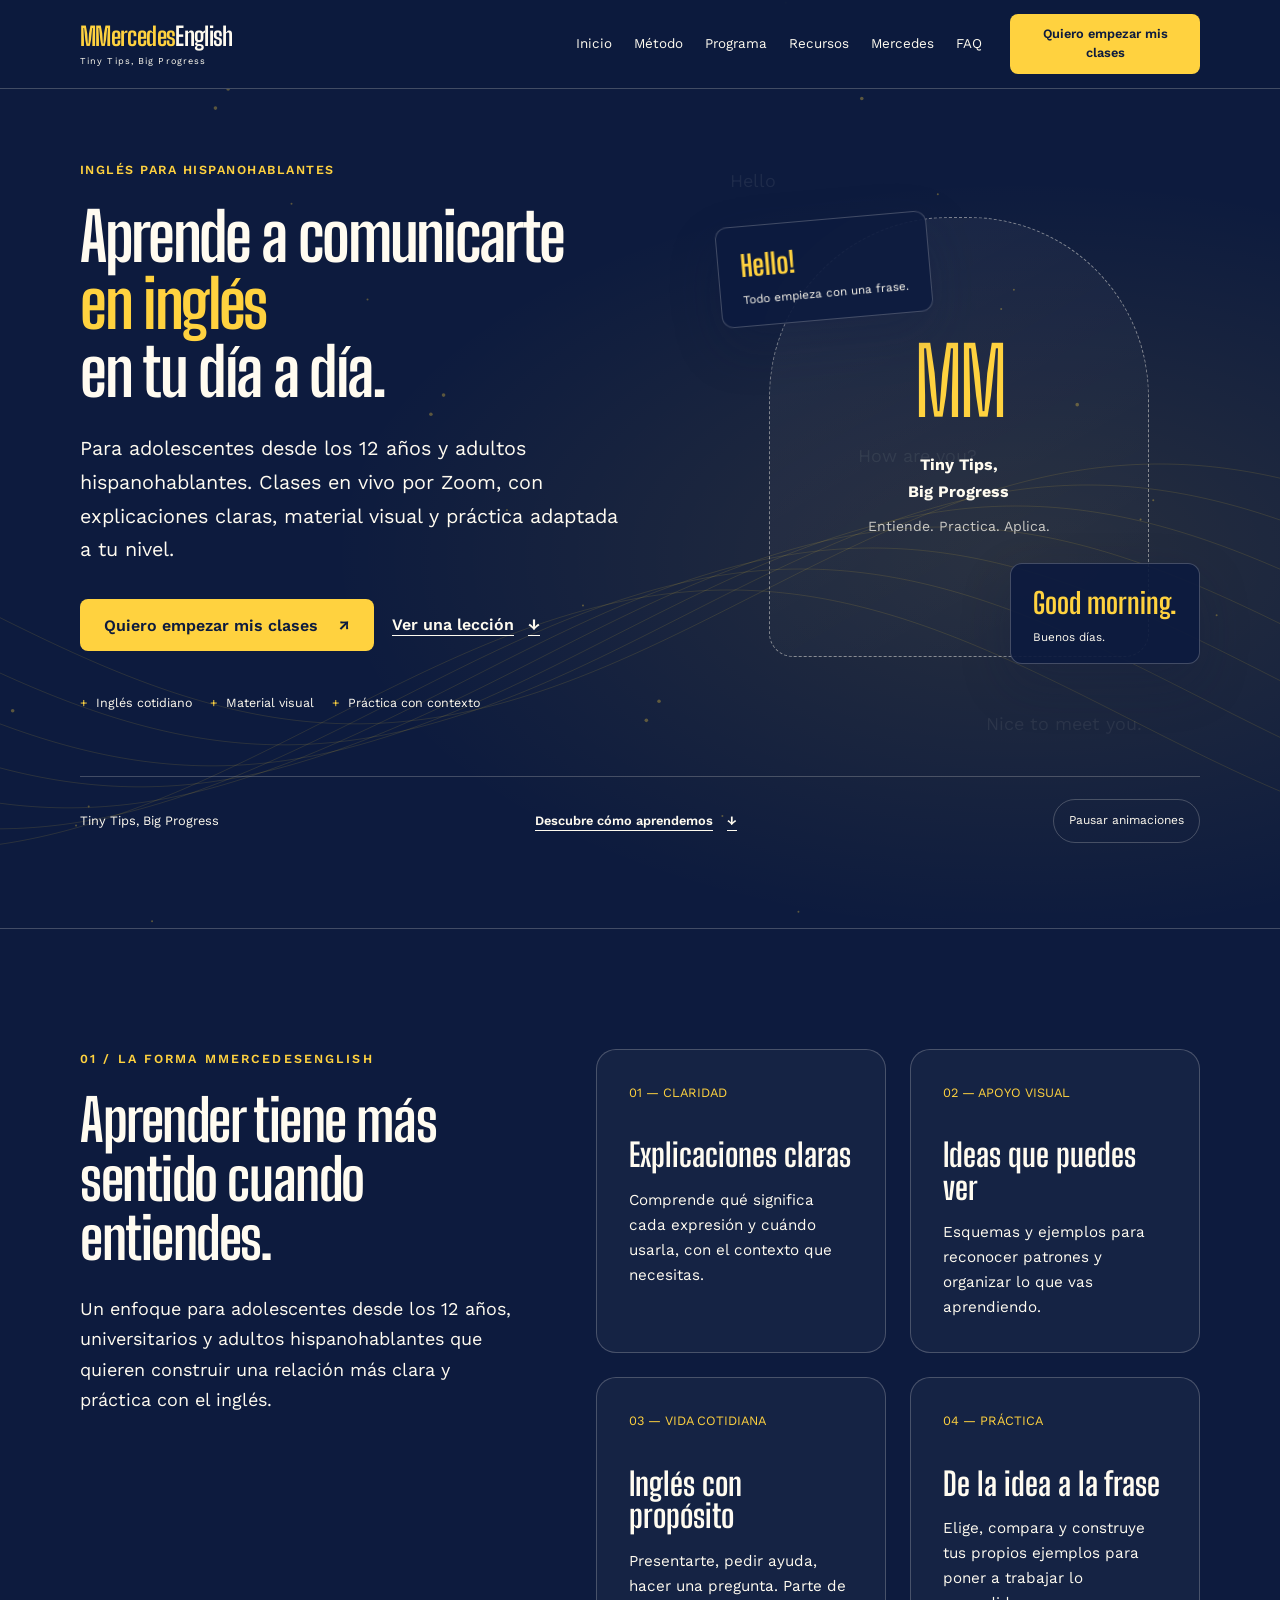
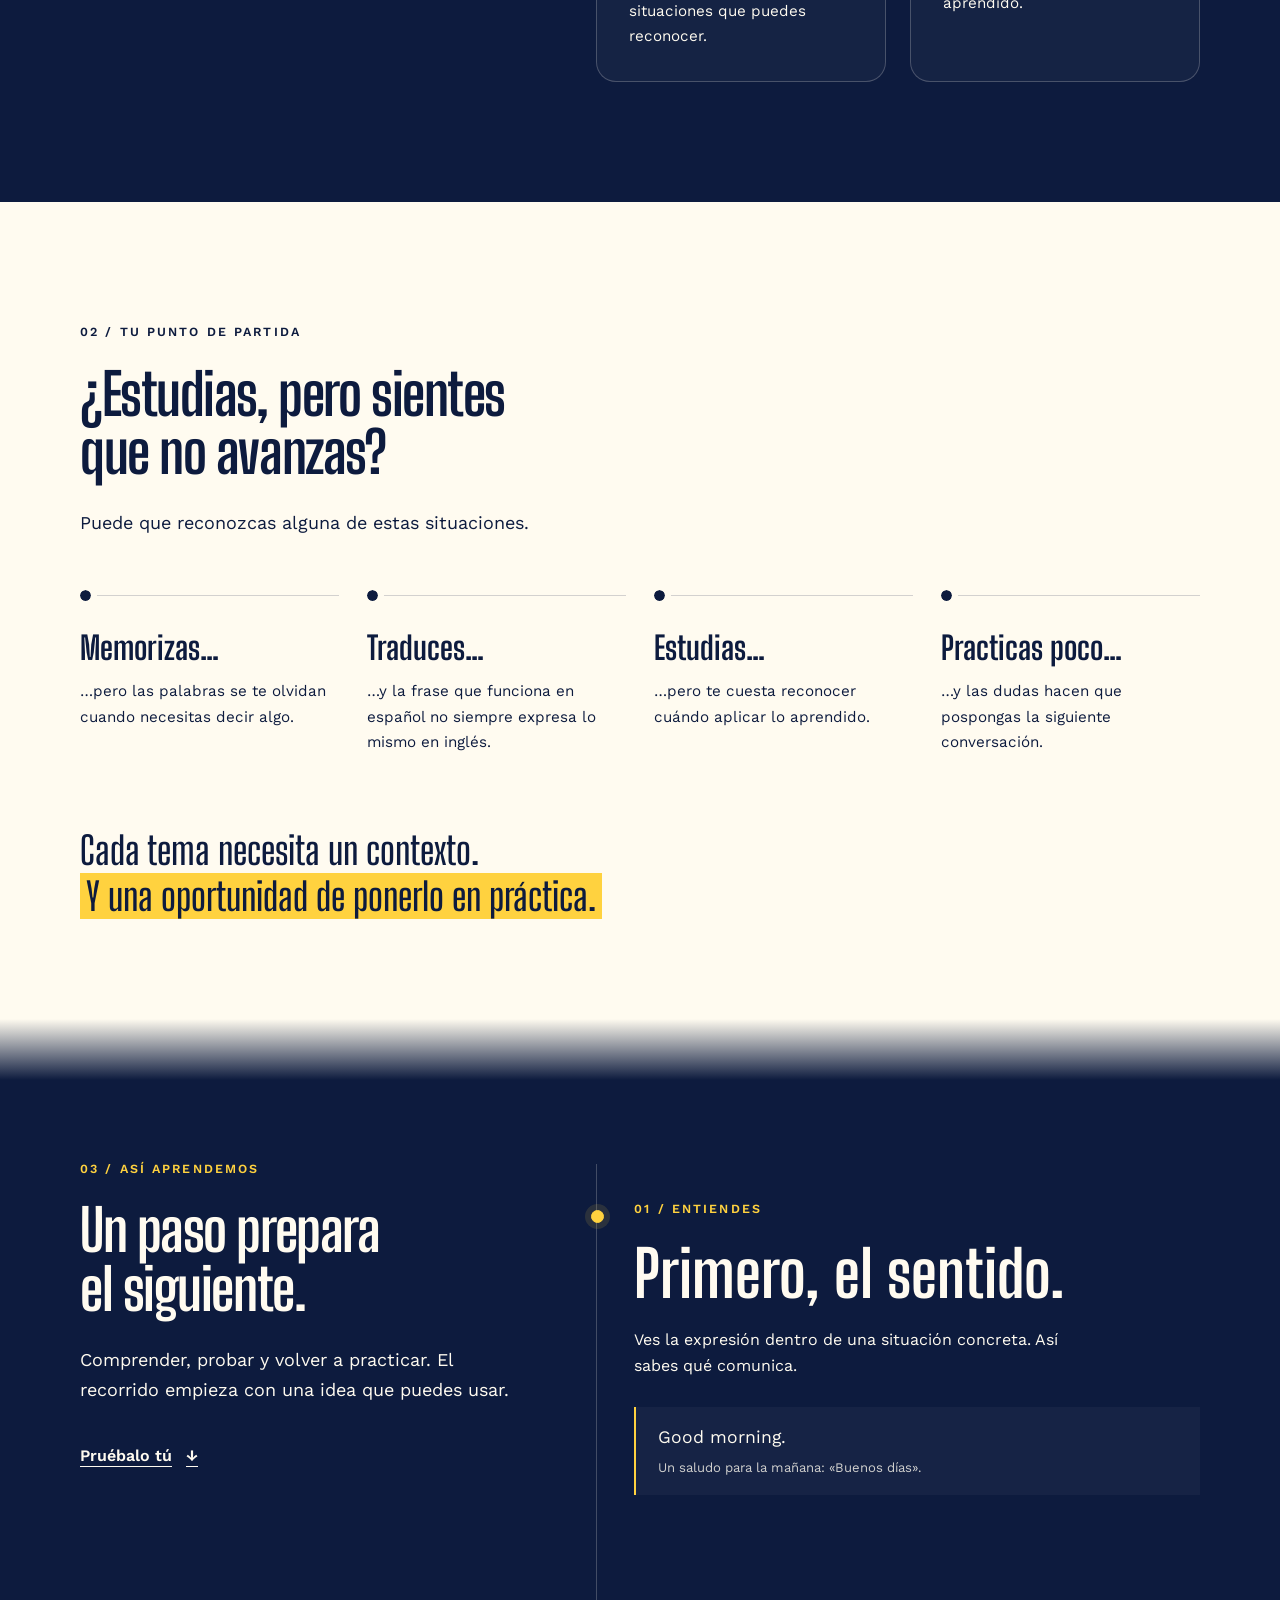
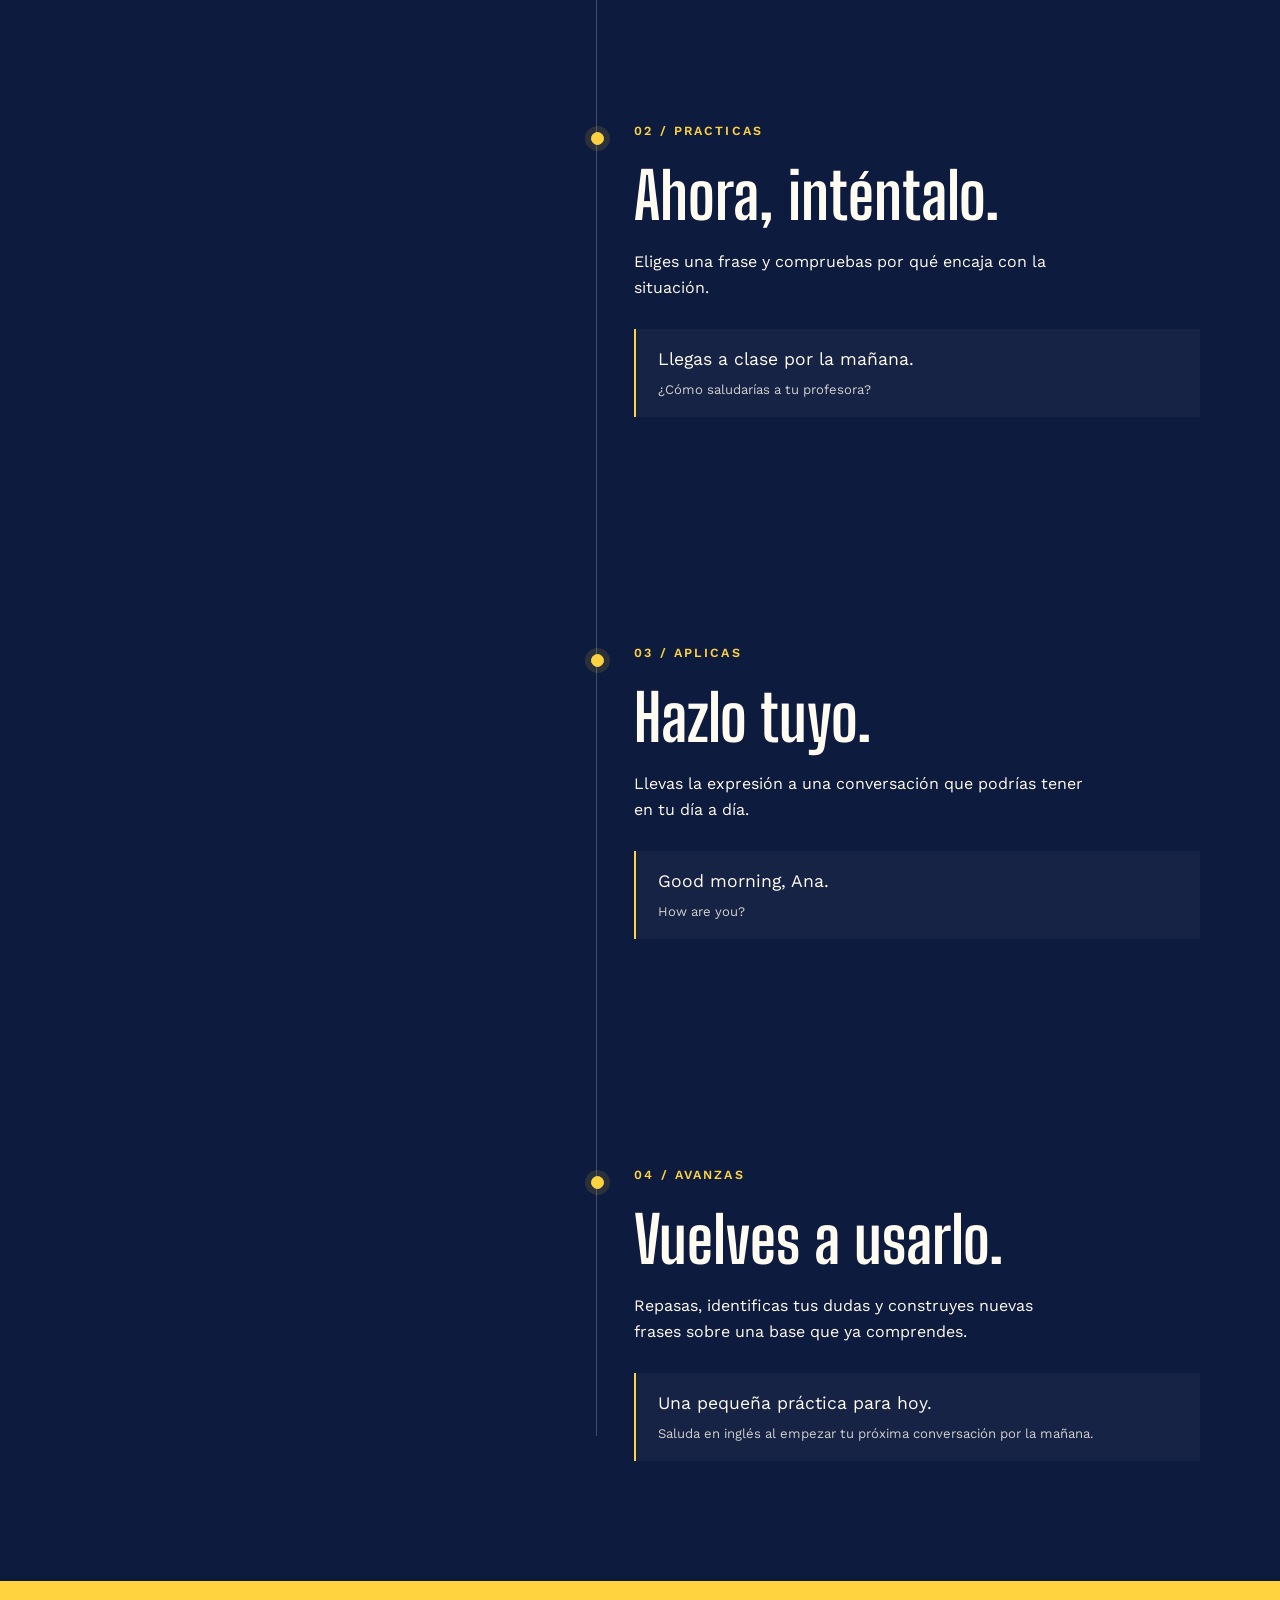
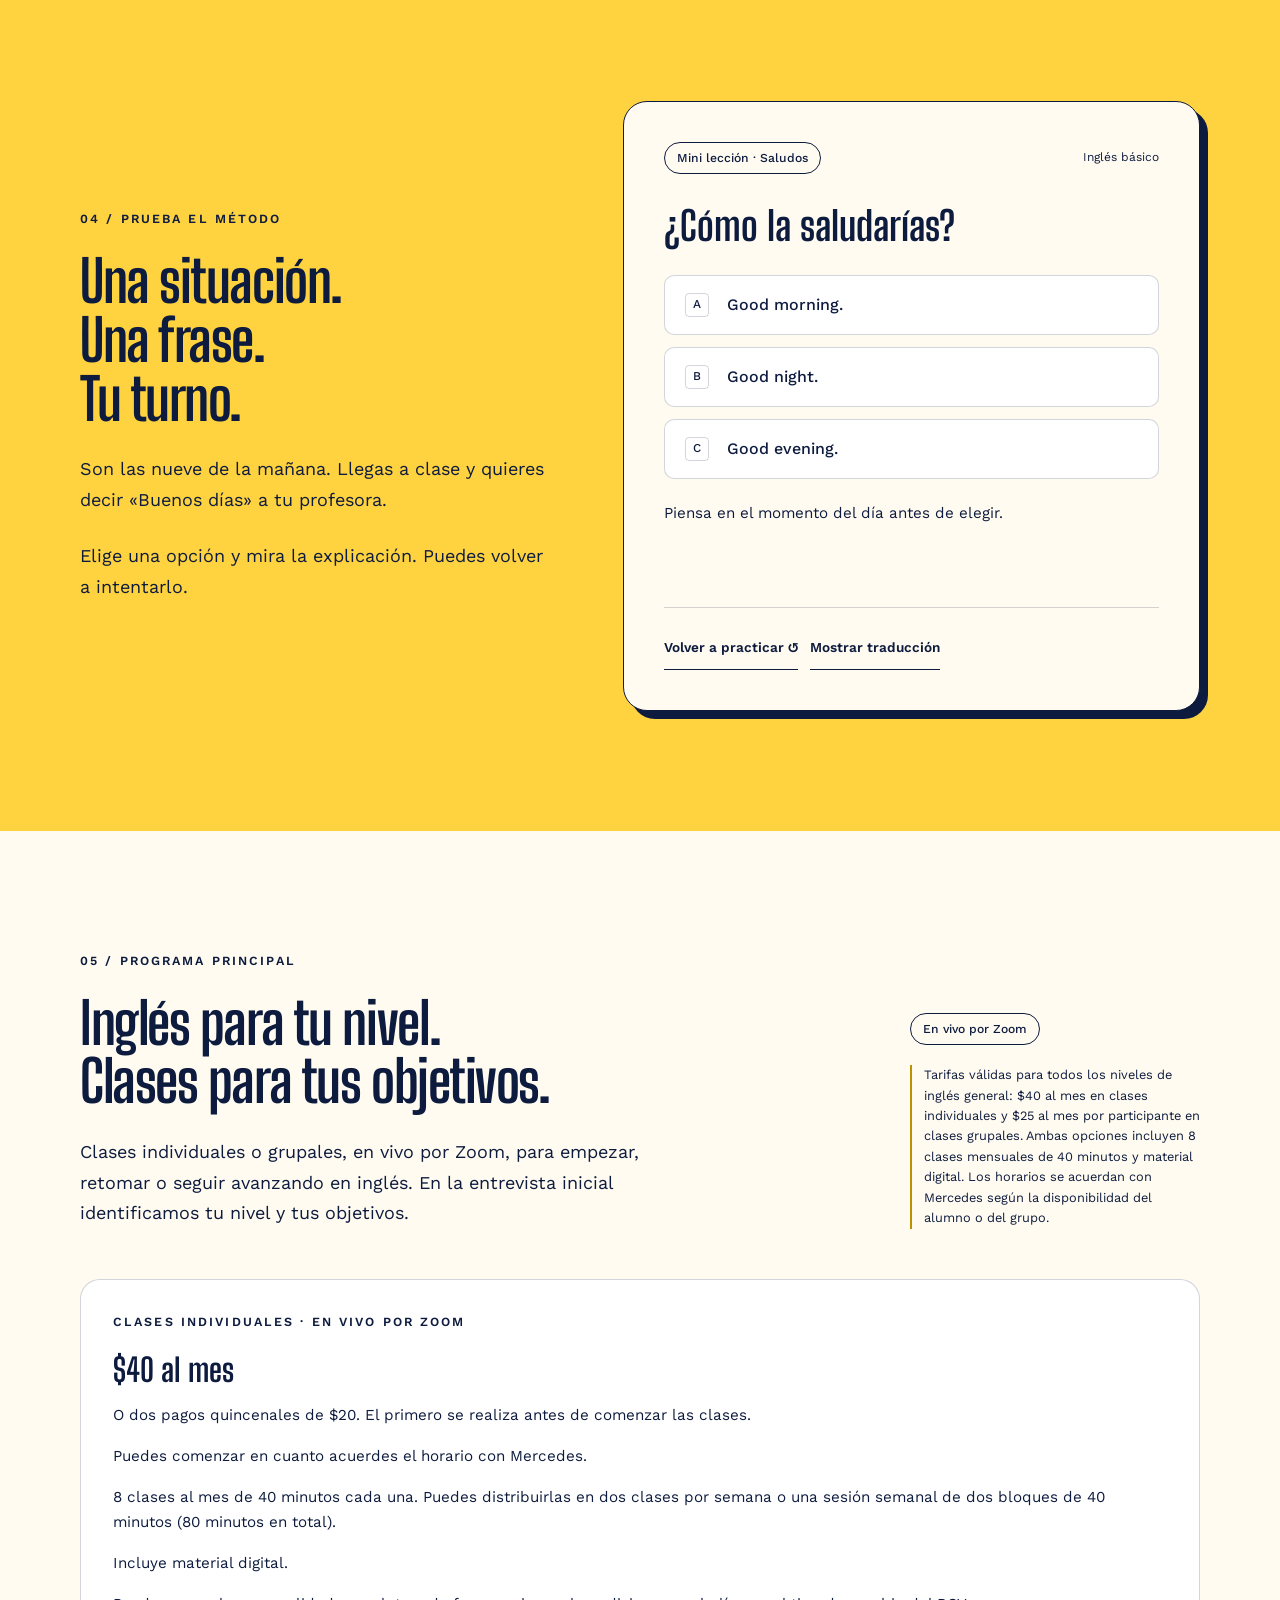
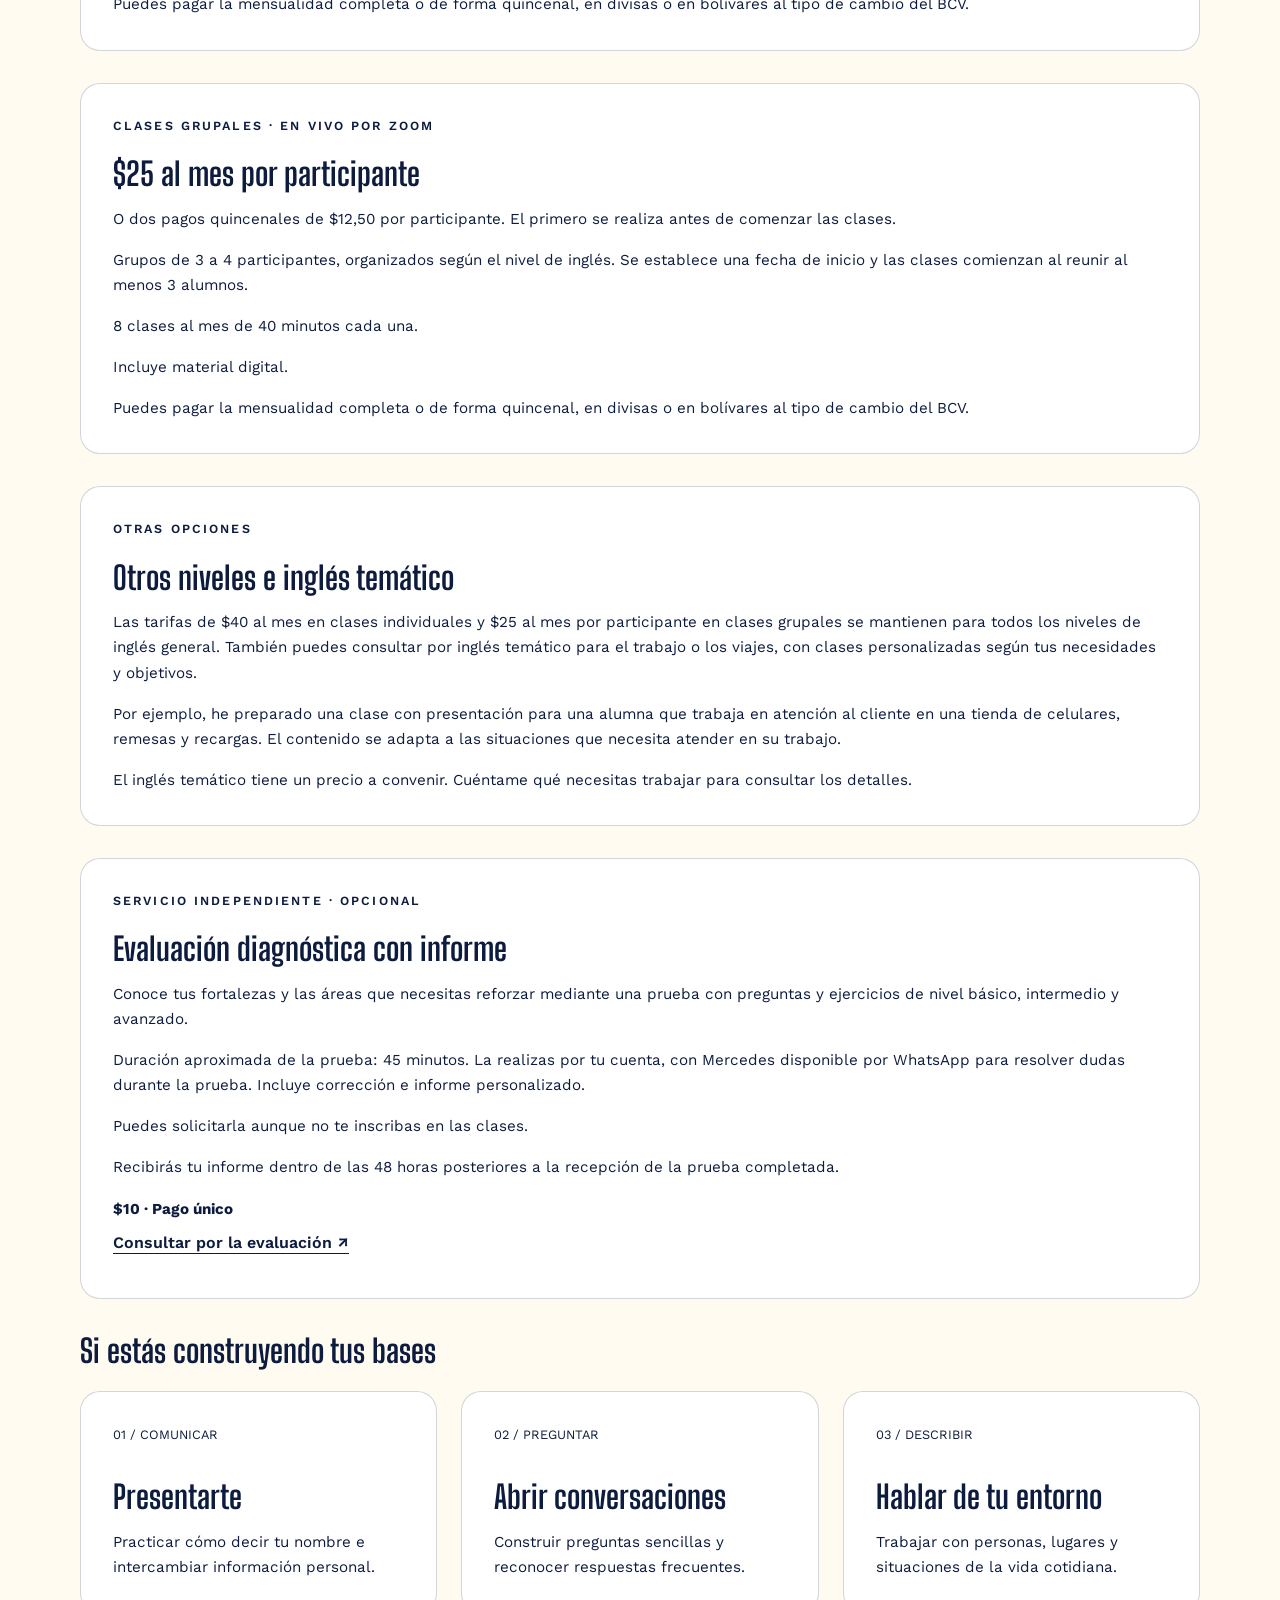
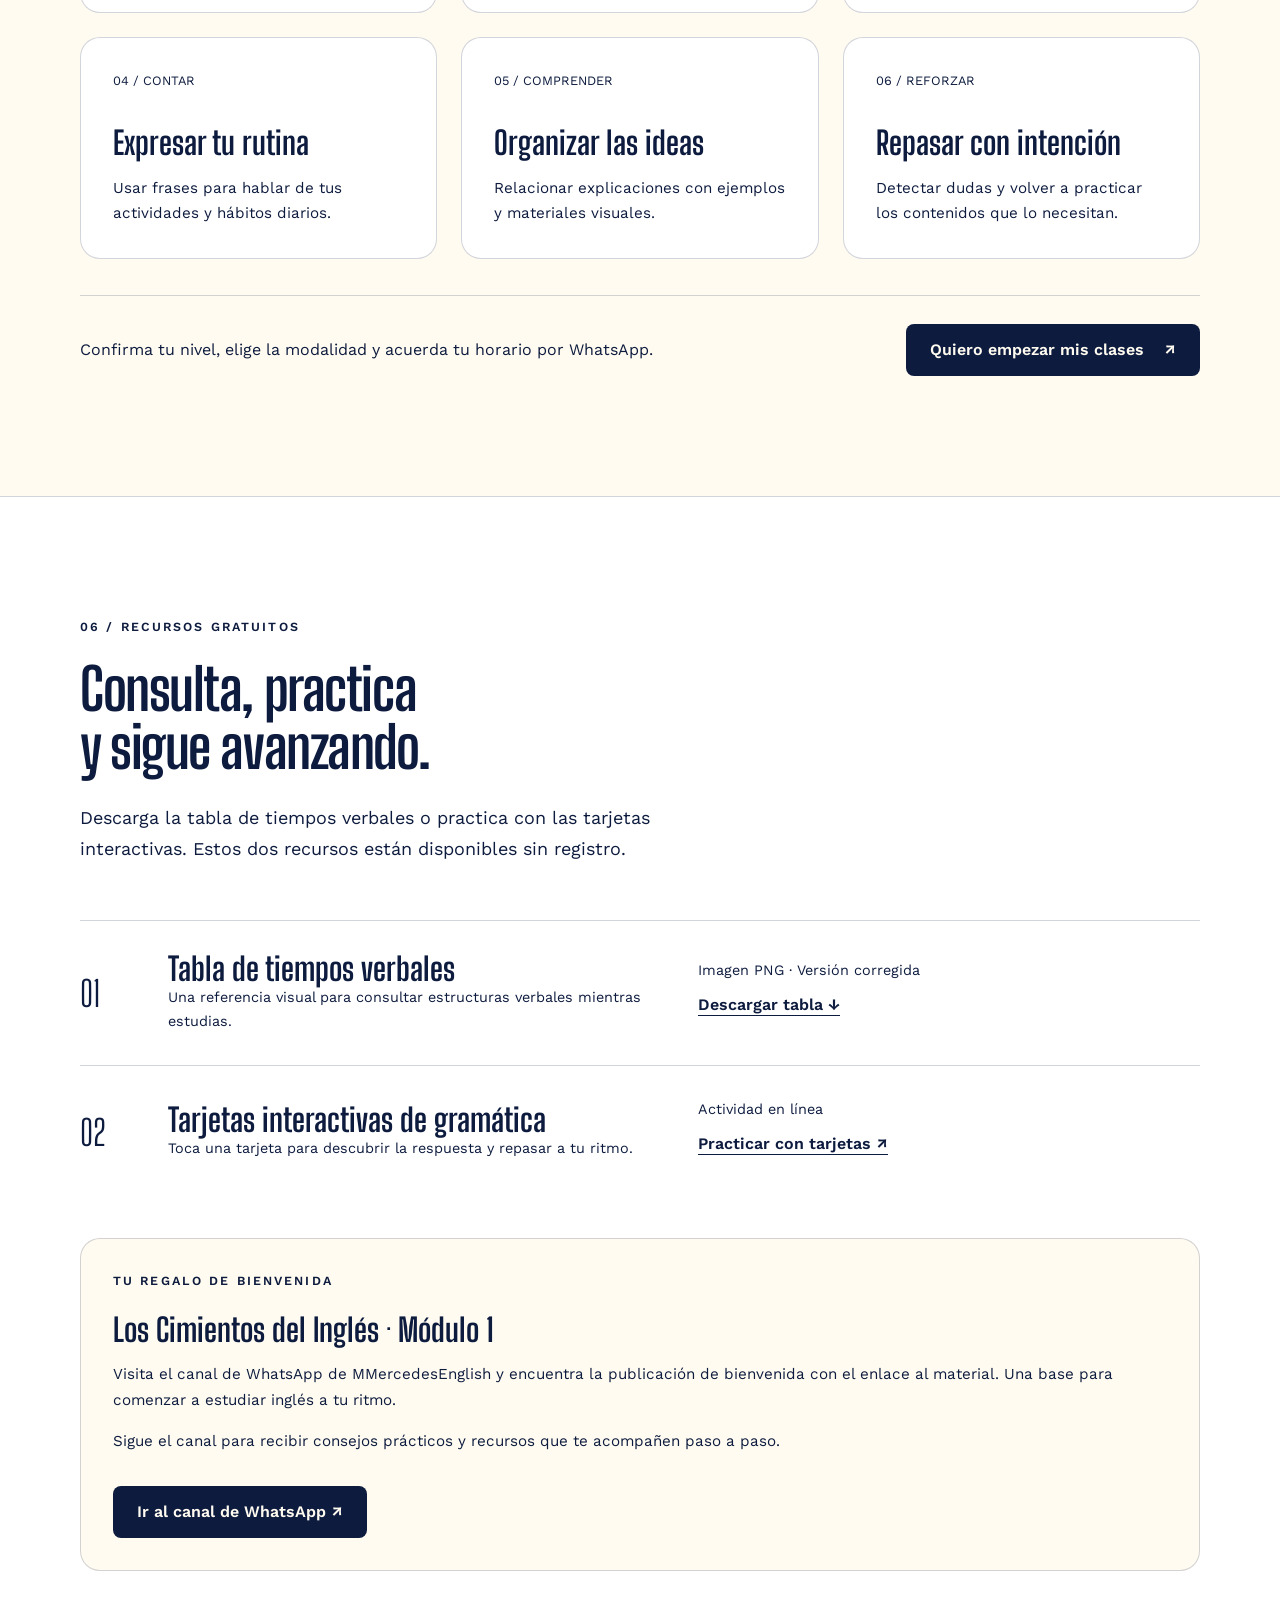
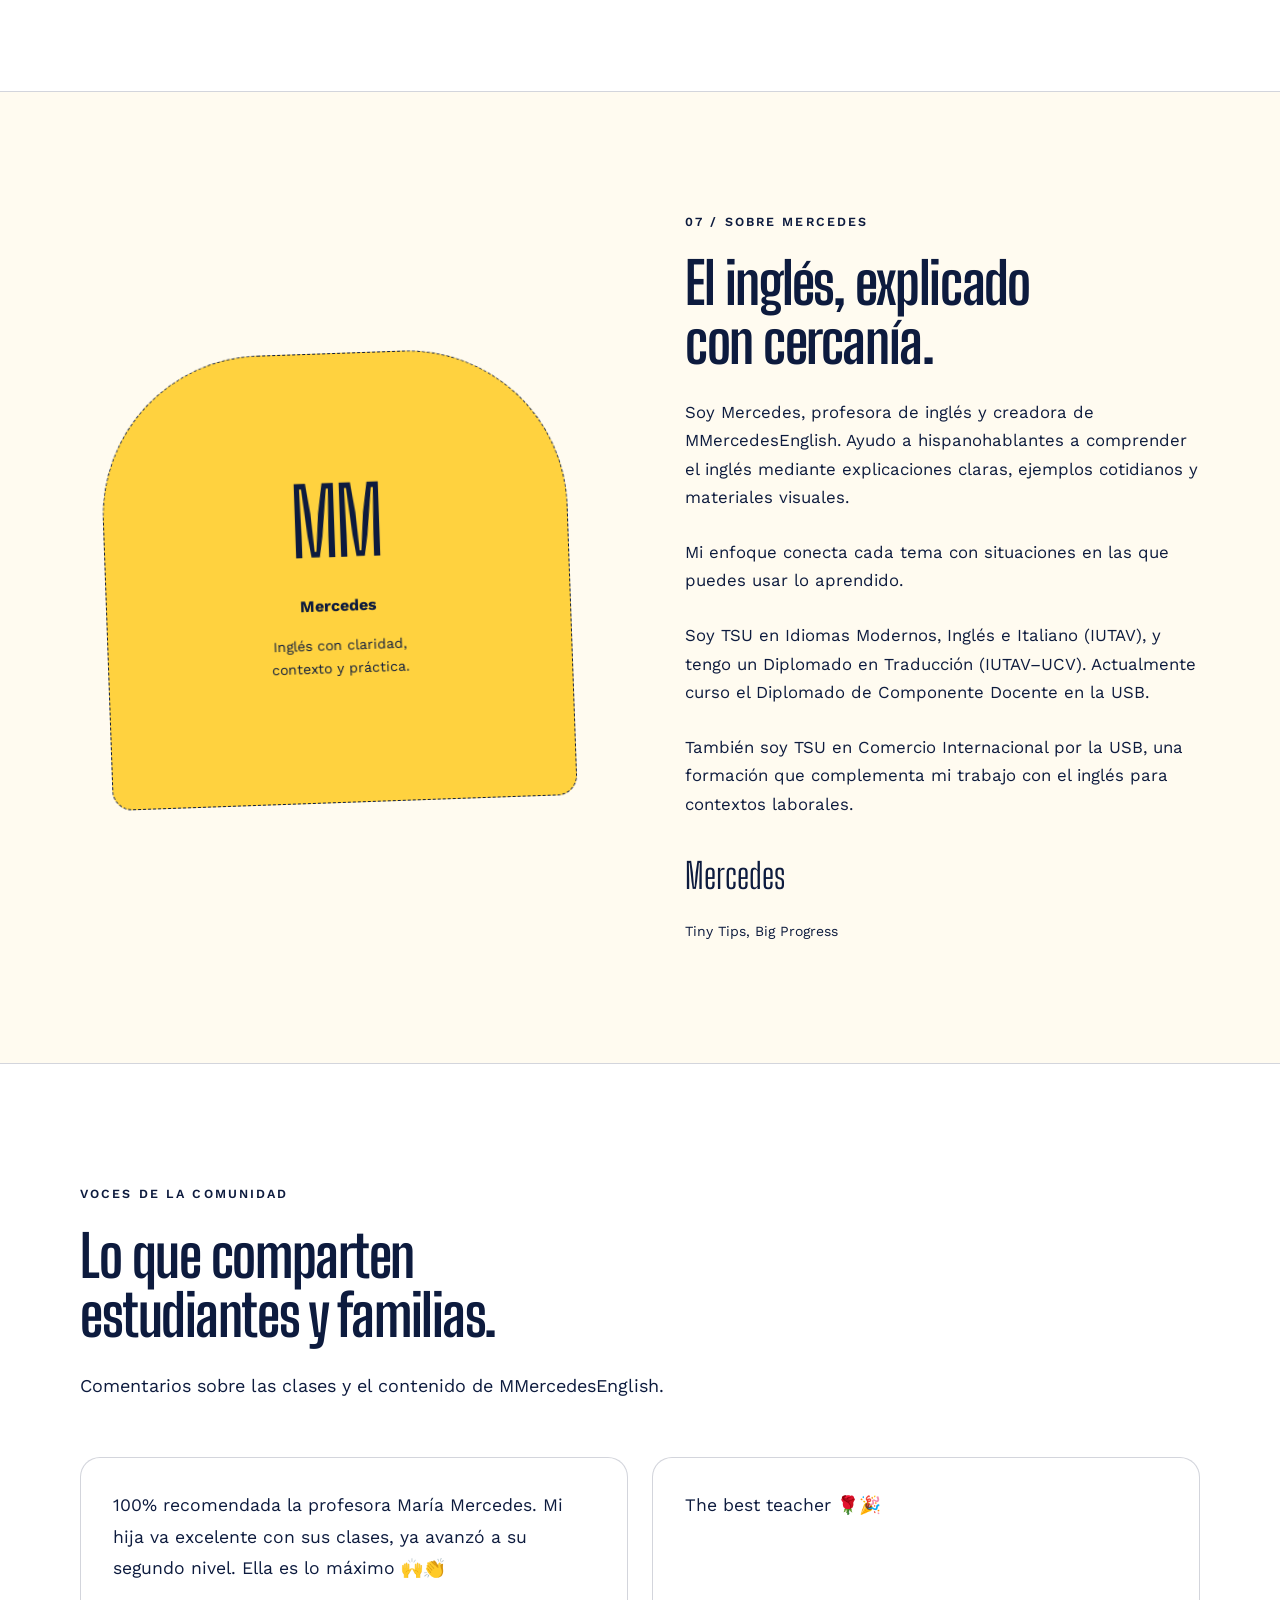
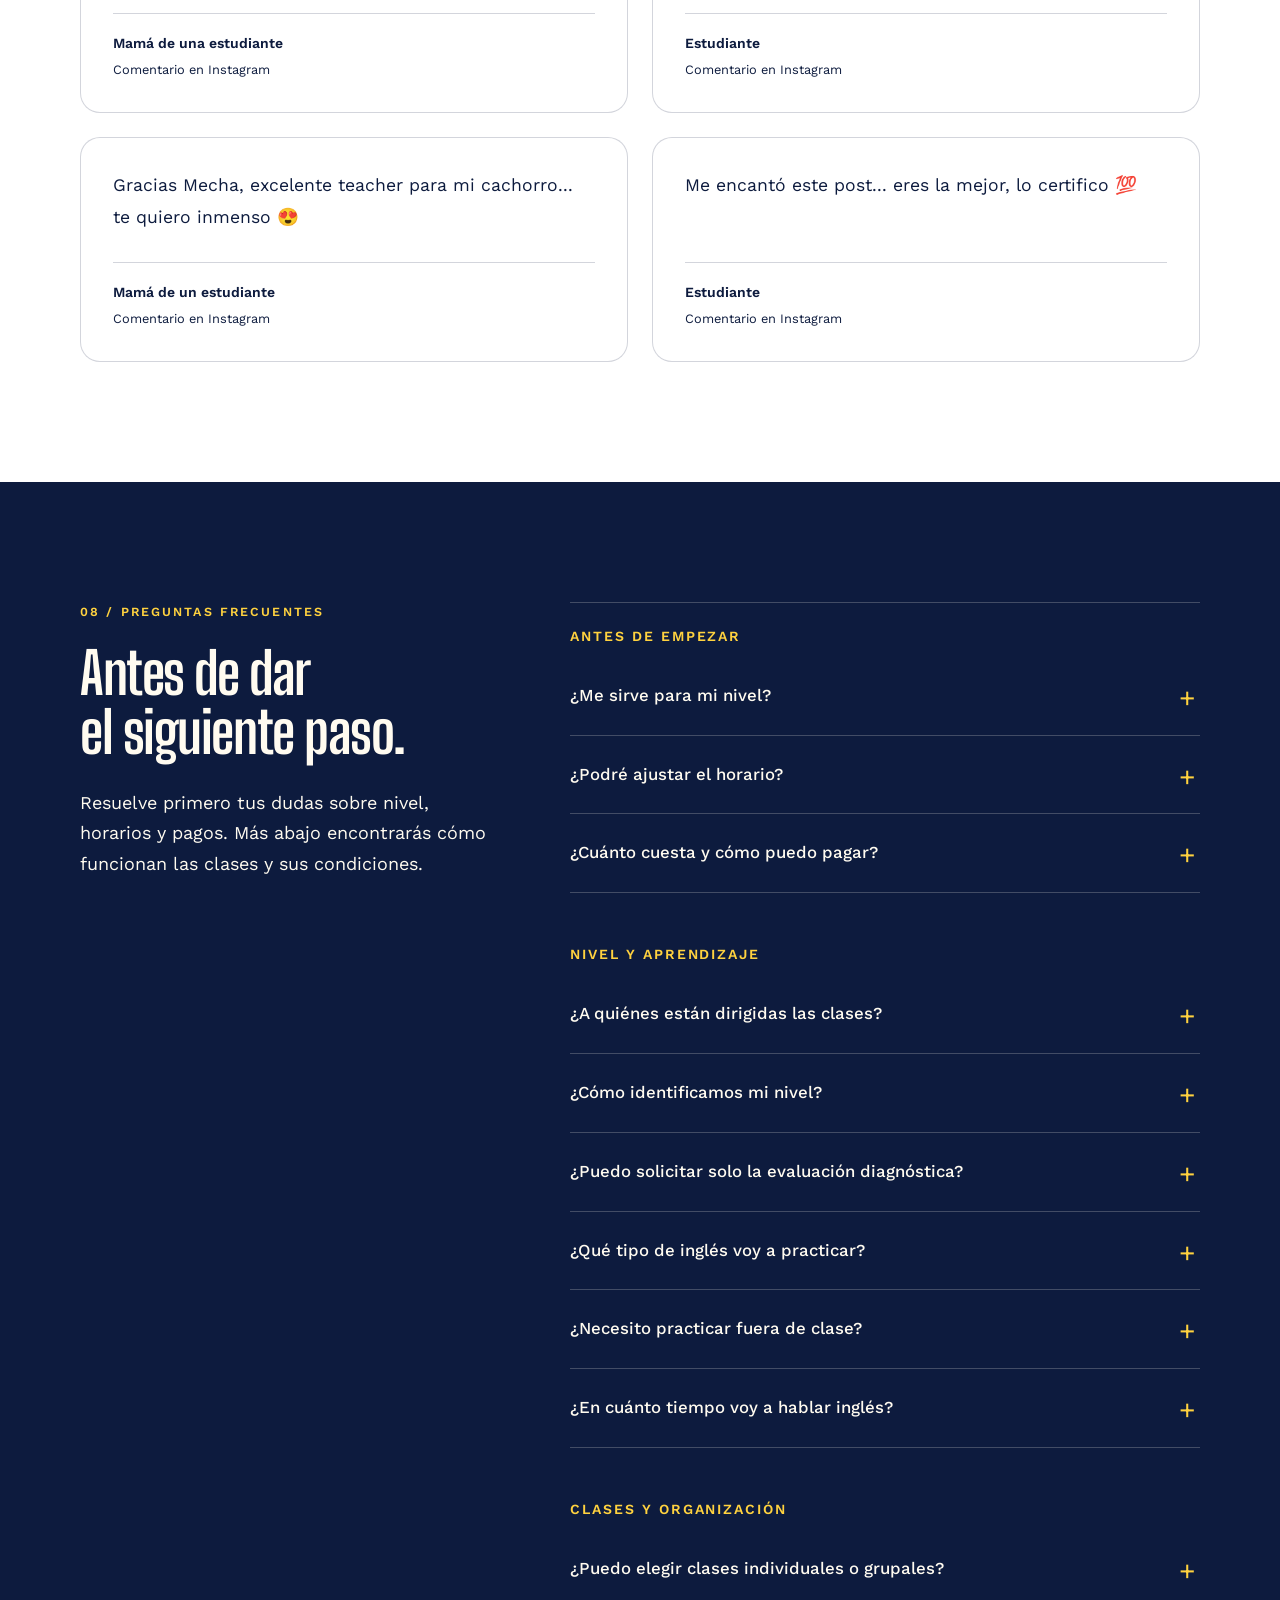
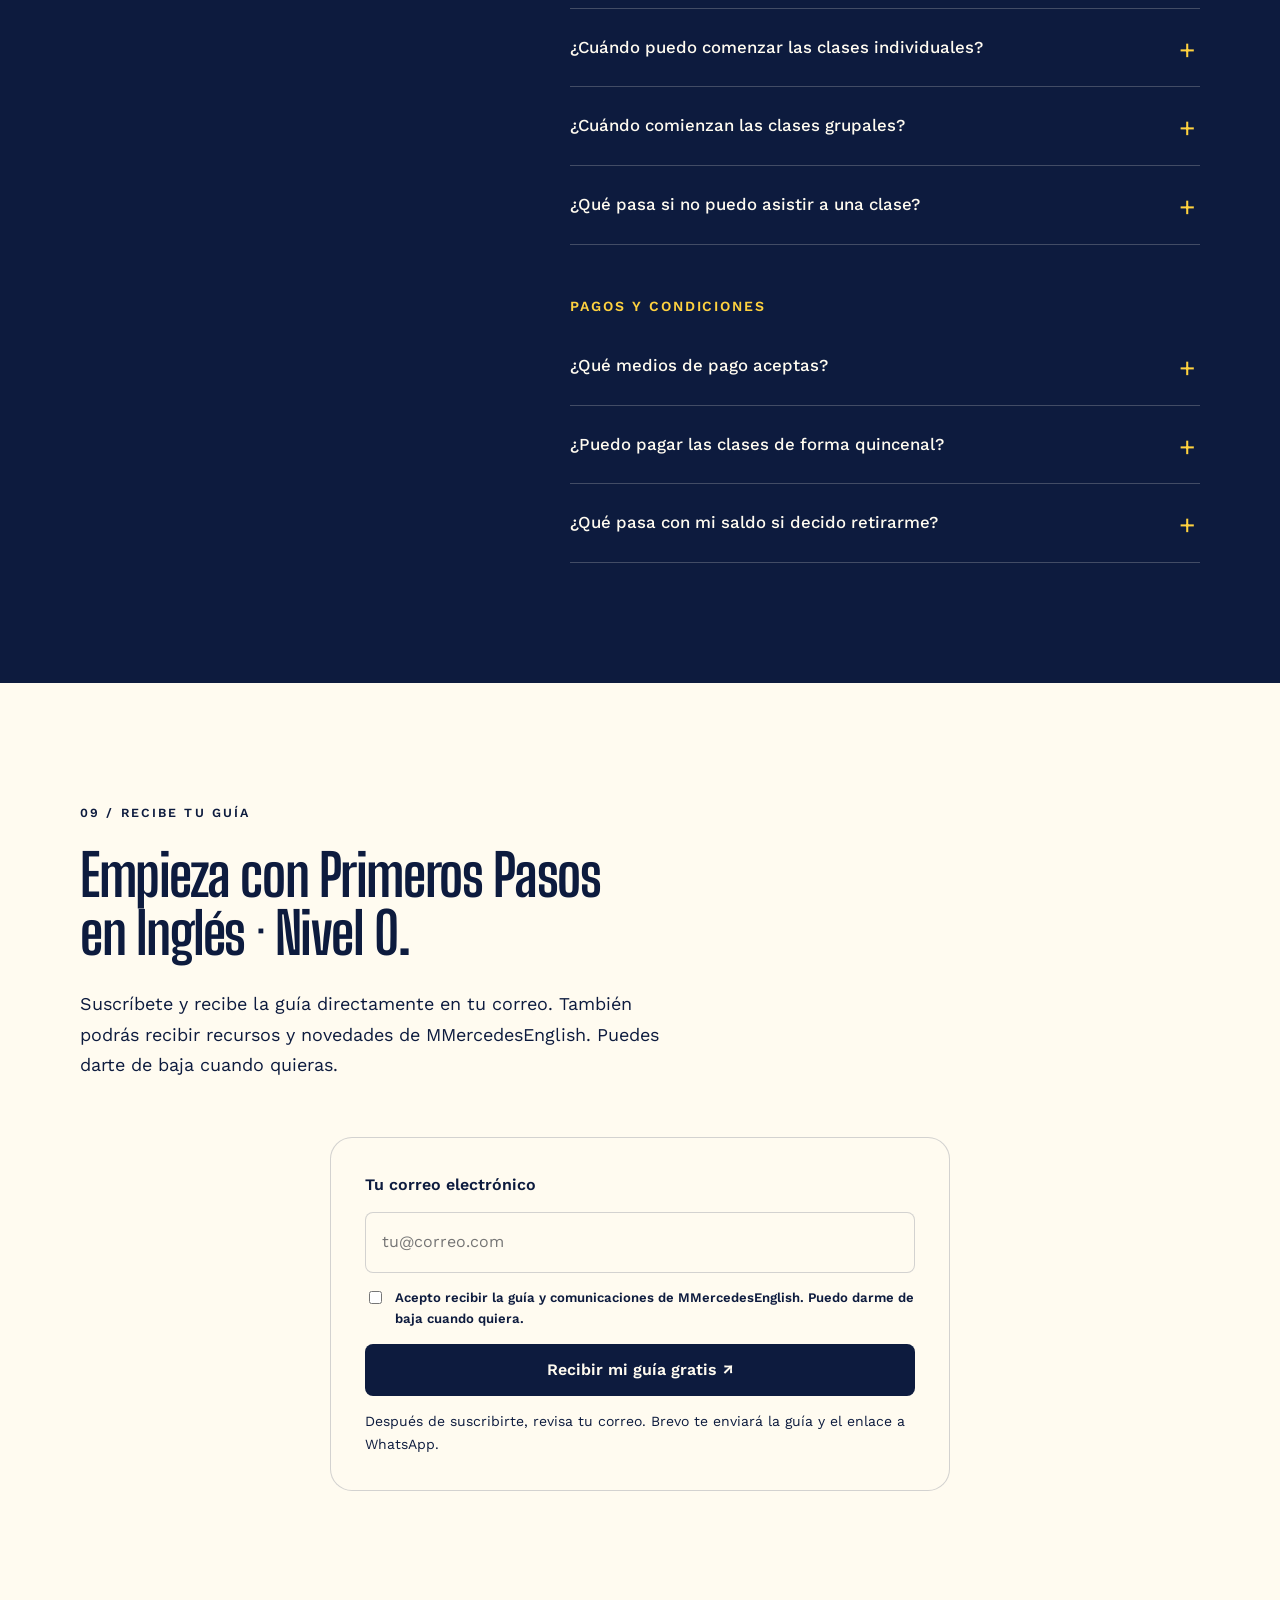
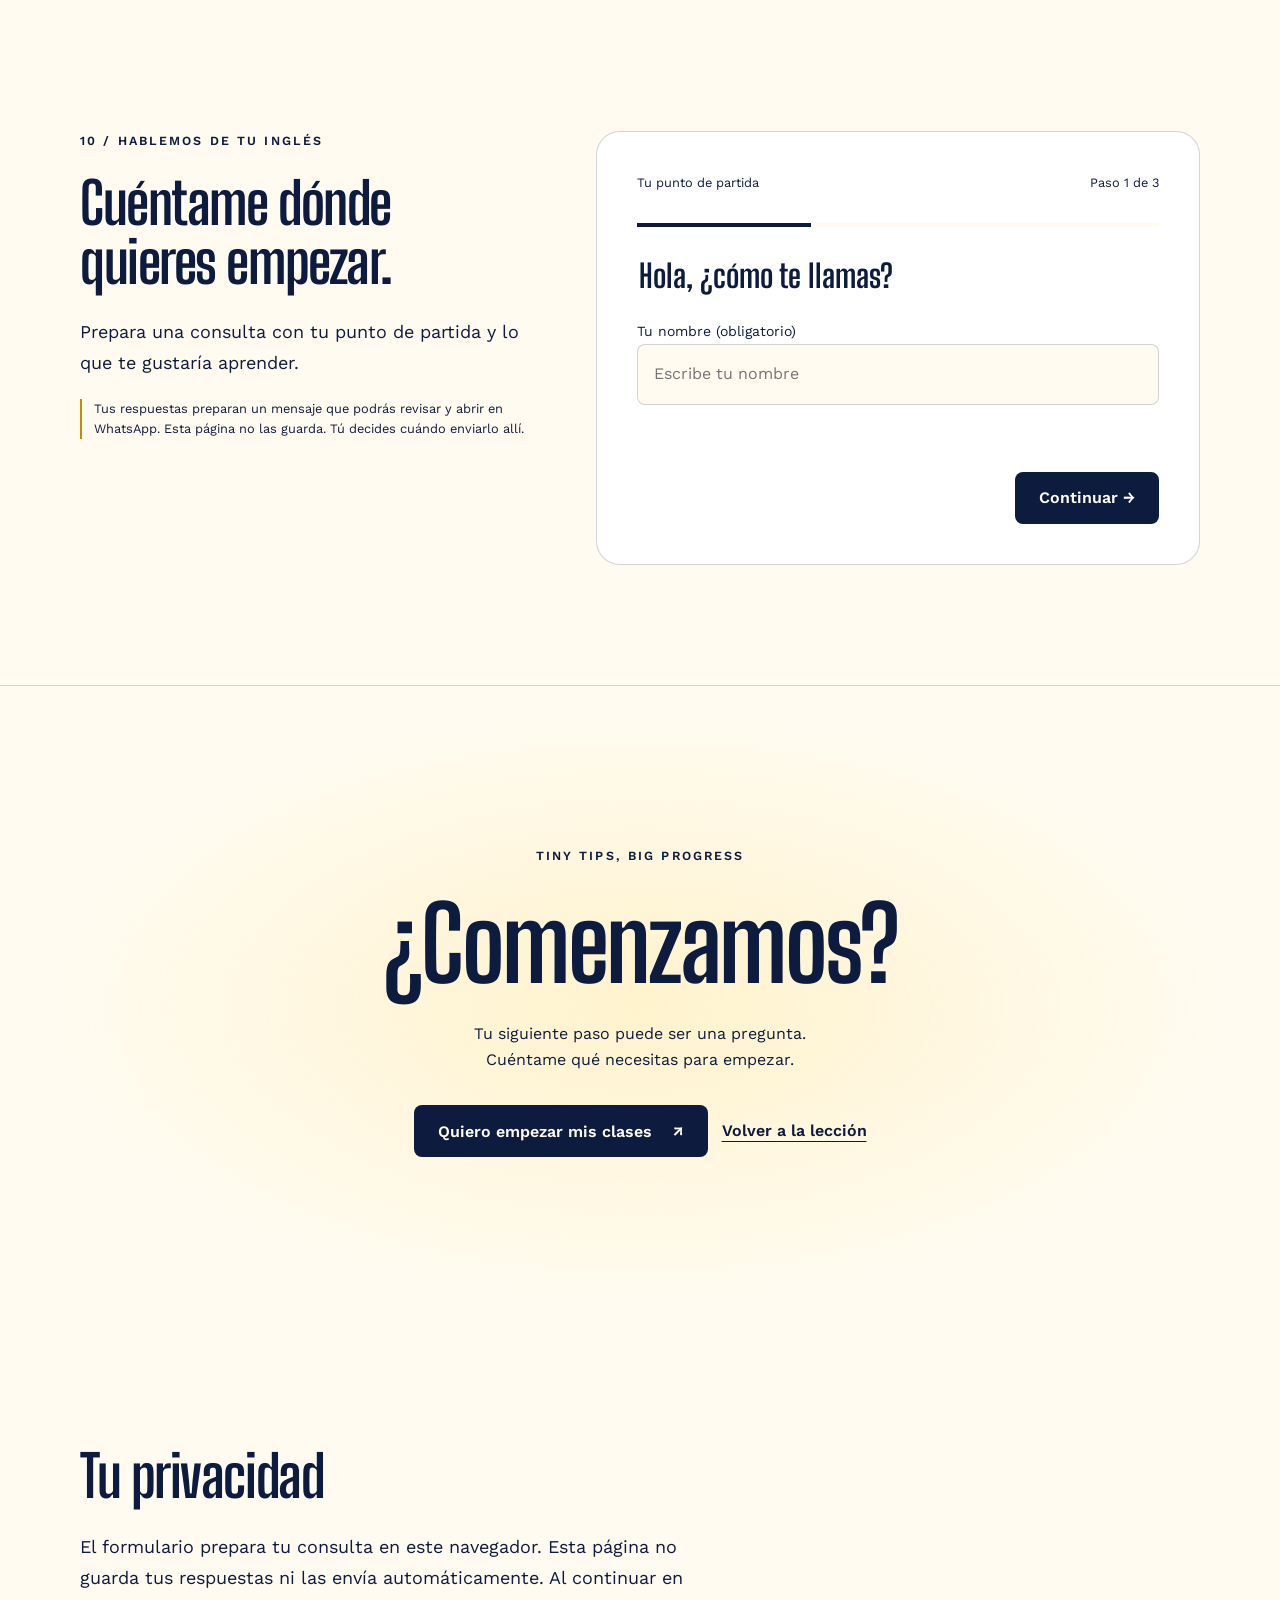
==== commit f77437bb: "Corregir numeración de secciones y precio de clases individuales - Recibe tu guía: 07 -> 09. Hablemo" ====
--- a/index.html
+++ b/index.html
@@ -61,13 +61,13 @@
   <section class="section problems" id="dificultades" aria-labelledby="problemsTitle"><div class="wrap"><div class="heading reveal"><span class="eyebrow">02 / Tu punto de partida</span><h2 id="problemsTitle">¿Estudias, pero sientes<br>que no avanzas?</h2><p class="lede">Puede que reconozcas alguna de estas situaciones.</p></div><div class="timeline"><article class="problem reveal"><h3>Memorizas…</h3><p>…pero las palabras se te olvidan cuando necesitas decir algo.</p></article><article class="problem reveal"><h3>Traduces…</h3><p>…y la frase que funciona en español no siempre expresa lo mismo en inglés.</p></article><article class="problem reveal"><h3>Estudias…</h3><p>…pero te cuesta reconocer cuándo aplicar lo aprendido.</p></article><article class="problem reveal"><h3>Practicas poco…</h3><p>…y las dudas hacen que pospongas la siguiente conversación.</p></article></div><p class="bridge reveal">Cada tema necesita un contexto.<br><span>Y una oportunidad de ponerlo en práctica.</span></p></div></section>
   <section class="section dark method" id="metodo" aria-labelledby="methodTitle"><div class="wrap method-grid"><div class="method-intro reveal"><span class="eyebrow">03 / Así aprendemos</span><h2 id="methodTitle">Un paso prepara<br>el siguiente.</h2><p class="lede">Comprender, probar y volver a practicar. El recorrido empieza con una idea que puedes usar.</p><a class="text-link" href="#prueba" style="margin-top:28px">Pruébalo tú <span aria-hidden="true">↓</span></a></div><div class="steps"><article class="step reveal"><span class="eyebrow">01 / Entiendes</span><h3>Primero, el sentido.</h3><p>Ves la expresión dentro de una situación concreta. Así sabes qué comunica.</p><div class="example"><span lang="en">Good morning.</span><small>Un saludo para la mañana: «Buenos días».</small></div></article><article class="step reveal"><span class="eyebrow">02 / Practicas</span><h3>Ahora, inténtalo.</h3><p>Eliges una frase y compruebas por qué encaja con la situación.</p><div class="example">Llegas a clase por la mañana.<small>¿Cómo saludarías a tu profesora?</small></div></article><article class="step reveal"><span class="eyebrow">03 / Aplicas</span><h3>Hazlo tuyo.</h3><p>Llevas la expresión a una conversación que podrías tener en tu día a día.</p><div class="example" lang="en">Good morning, Ana.<small>How are you?</small></div></article><article class="step reveal"><span class="eyebrow">04 / Avanzas</span><h3>Vuelves a usarlo.</h3><p>Repasas, identificas tus dudas y construyes nuevas frases sobre una base que ya comprendes.</p><div class="example">Una pequeña práctica para hoy.<small>Saluda en inglés al empezar tu próxima conversación por la mañana.</small></div></article></div></div></section>
   <section class="section try" id="prueba" aria-labelledby="tryTitle"><div class="wrap try-grid"><div class="reveal"><span class="eyebrow">04 / Prueba el método</span><h2 id="tryTitle">Una situación.<br>Una frase.<br>Tu turno.</h2><p class="lede">Son las nueve de la mañana. Llegas a clase y quieres decir «Buenos días» a tu profesora.</p><p class="lede">Elige una opción y mira la explicación. Puedes volver a intentarlo.</p></div><div class="lesson reveal"><div class="lesson-top"><span class="pill">Mini lección · Saludos</span><span>Inglés básico</span></div><h3>¿Cómo la saludarías?</h3><div class="lesson-options" role="group" aria-label="Elige el saludo para la mañana"><button class="answer" type="button" data-answer="morning" aria-pressed="false"><span aria-hidden="true">A</span><span lang="en">Good morning.</span></button><button class="answer" type="button" data-answer="night" aria-pressed="false"><span aria-hidden="true">B</span><span lang="en">Good night.</span></button><button class="answer" type="button" data-answer="evening" aria-pressed="false"><span aria-hidden="true">C</span><span lang="en">Good evening.</span></button></div><div class="feedback" id="lessonFeedback" role="status" aria-live="polite" aria-atomic="true">Piensa en el momento del día antes de elegir.</div><div class="lesson-tools"><button class="plain-btn" id="lessonReset" type="button">Volver a practicar ↺</button><button class="plain-btn" id="translationToggle" type="button" aria-expanded="false" aria-controls="translation">Mostrar traducción</button></div><p id="translation" class="small" hidden style="margin-top:16px"><span lang="en">Good morning.</span> = Buenos días.</p></div></div></section>
-  <section class="section" id="programa" aria-labelledby="programTitle"><div class="wrap"><div class="program-head reveal"><div class="heading"><span class="eyebrow">05 / Programa principal</span><h2 id="programTitle">Inglés para tu nivel.<br>Clases para tus objetivos.</h2><p class="lede">Clases individuales o grupales, en vivo por Zoom, para empezar, retomar o seguir avanzando en inglés. En la entrevista inicial identificamos tu nivel y tus objetivos.</p></div><div class="program-note"><span class="pill">En vivo por Zoom</span><p class="pending">Tarifas válidas para todos los niveles de inglés general: $40 al mes en clases individuales y $25 al mes por participante en clases grupales. Ambas opciones incluyen 8 clases mensuales de 40 minutos y material digital. Los horarios se acuerdan con Mercedes según la disponibilidad del alumno o del grupo.</p></div></div><div class="card" style="margin-bottom:32px"><span class="eyebrow">Clases individuales · En vivo por Zoom</span><h3>$40 al mes por participante</h3><p>O dos pagos quincenales de $20. El primero se realiza antes de comenzar las clases.</p><p>Puedes comenzar en cuanto acuerdes el horario con Mercedes.</p><p>8 clases al mes de 40 minutos cada una. Puedes distribuirlas en dos clases por semana o una sesión semanal de dos bloques de 40 minutos (80 minutos en total).</p><p>Incluye material digital.</p><p class="small">Puedes pagar la mensualidad completa o de forma quincenal, en divisas o en bolívares al tipo de cambio del BCV.</p></div><div class="card" style="margin-bottom:32px"><span class="eyebrow">Clases grupales · En vivo por Zoom</span><h3>$25 al mes por participante</h3><p>O dos pagos quincenales de $12,50 por participante. El primero se realiza antes de comenzar las clases.</p><p>Grupos de 3 a 4 participantes, organizados según el nivel de inglés. Se establece una fecha de inicio y las clases comienzan al reunir al menos 3 alumnos.</p><p>8 clases al mes de 40 minutos cada una.</p><p>Incluye material digital.</p><p class="small">Puedes pagar la mensualidad completa o de forma quincenal, en divisas o en bolívares al tipo de cambio del BCV.</p></div><div class="card" style="margin-bottom:32px"><span class="eyebrow">Otras opciones</span><h3>Otros niveles e inglés temático</h3><p>Las tarifas de $40 al mes en clases individuales y $25 al mes por participante en clases grupales se mantienen para todos los niveles de inglés general. También puedes consultar por inglés temático para el trabajo o los viajes, con clases personalizadas según tus necesidades y objetivos.</p><p>Por ejemplo, he preparado una clase con presentación para una alumna que trabaja en atención al cliente en una tienda de celulares, remesas y recargas. El contenido se adapta a las situaciones que necesita atender en su trabajo.</p><p>El inglés temático tiene un precio a convenir. Cuéntame qué necesitas trabajar para consultar los detalles.</p></div><div class="card" style="margin-bottom:32px"><span class="eyebrow">Servicio independiente · Opcional</span><h3>Evaluación diagnóstica con informe</h3><p>Conoce tus fortalezas y las áreas que necesitas reforzar mediante una prueba con preguntas y ejercicios de nivel básico, intermedio y avanzado.</p><p>Duración aproximada de la prueba: 45 minutos. La realizas por tu cuenta, con Mercedes disponible por WhatsApp para resolver dudas durante la prueba. Incluye corrección e informe personalizado.</p><p>Puedes solicitarla aunque no te inscribas en las clases.</p><p>Recibirás tu informe dentro de las 48 horas posteriores a la recepción de la prueba completada.</p><p><strong>$10 · Pago único</strong></p><a class="text-link" href="https://wa.me/19044266634?text=Hola%2C%20Mercedes.%20Me%20interesa%20la%20evaluaci%C3%B3n%20diagn%C3%B3stica%20con%20informe." target="_blank" rel="noopener noreferrer">Consultar por la evaluación ↗</a></div><h3 style="margin:36px 0 24px">Si estás construyendo tus bases</h3><div class="cards program-grid"><article class="card reveal"><span class="card-no">01 / COMUNICAR</span><h3>Presentarte</h3><p>Practicar cómo decir tu nombre e intercambiar información personal.</p></article><article class="card reveal"><span class="card-no">02 / PREGUNTAR</span><h3>Abrir conversaciones</h3><p>Construir preguntas sencillas y reconocer respuestas frecuentes.</p></article><article class="card reveal"><span class="card-no">03 / DESCRIBIR</span><h3>Hablar de tu entorno</h3><p>Trabajar con personas, lugares y situaciones de la vida cotidiana.</p></article><article class="card reveal"><span class="card-no">04 / CONTAR</span><h3>Expresar tu rutina</h3><p>Usar frases para hablar de tus actividades y hábitos diarios.</p></article><article class="card reveal"><span class="card-no">05 / COMPRENDER</span><h3>Organizar las ideas</h3><p>Relacionar explicaciones con ejemplos y materiales visuales.</p></article><article class="card reveal"><span class="card-no">06 / REFORZAR</span><h3>Repasar con intención</h3><p>Detectar dudas y volver a practicar los contenidos que lo necesitan.</p></article></div><div class="program-footer reveal"><p>Confirma tu nivel, elige la modalidad y acuerda tu horario por WhatsApp.</p><a class="btn navy" href="https://wa.me/19044266634?text=Hola%2C%20Mercedes.%20Quiero%20confirmar%20mi%20nivel%2C%20elegir%20la%20modalidad%20y%20acordar%20un%20horario%20para%20las%20clases." target="_blank" rel="noopener noreferrer">Quiero empezar mis clases <span aria-hidden="true">↗</span></a></div></div></section>
+  <section class="section" id="programa" aria-labelledby="programTitle"><div class="wrap"><div class="program-head reveal"><div class="heading"><span class="eyebrow">05 / Programa principal</span><h2 id="programTitle">Inglés para tu nivel.<br>Clases para tus objetivos.</h2><p class="lede">Clases individuales o grupales, en vivo por Zoom, para empezar, retomar o seguir avanzando en inglés. En la entrevista inicial identificamos tu nivel y tus objetivos.</p></div><div class="program-note"><span class="pill">En vivo por Zoom</span><p class="pending">Tarifas válidas para todos los niveles de inglés general: $40 al mes en clases individuales y $25 al mes por participante en clases grupales. Ambas opciones incluyen 8 clases mensuales de 40 minutos y material digital. Los horarios se acuerdan con Mercedes según la disponibilidad del alumno o del grupo.</p></div></div><div class="card" style="margin-bottom:32px"><span class="eyebrow">Clases individuales · En vivo por Zoom</span><h3>$40 al mes</h3><p>O dos pagos quincenales de $20. El primero se realiza antes de comenzar las clases.</p><p>Puedes comenzar en cuanto acuerdes el horario con Mercedes.</p><p>8 clases al mes de 40 minutos cada una. Puedes distribuirlas en dos clases por semana o una sesión semanal de dos bloques de 40 minutos (80 minutos en total).</p><p>Incluye material digital.</p><p class="small">Puedes pagar la mensualidad completa o de forma quincenal, en divisas o en bolívares al tipo de cambio del BCV.</p></div><div class="card" style="margin-bottom:32px"><span class="eyebrow">Clases grupales · En vivo por Zoom</span><h3>$25 al mes por participante</h3><p>O dos pagos quincenales de $12,50 por participante. El primero se realiza antes de comenzar las clases.</p><p>Grupos de 3 a 4 participantes, organizados según el nivel de inglés. Se establece una fecha de inicio y las clases comienzan al reunir al menos 3 alumnos.</p><p>8 clases al mes de 40 minutos cada una.</p><p>Incluye material digital.</p><p class="small">Puedes pagar la mensualidad completa o de forma quincenal, en divisas o en bolívares al tipo de cambio del BCV.</p></div><div class="card" style="margin-bottom:32px"><span class="eyebrow">Otras opciones</span><h3>Otros niveles e inglés temático</h3><p>Las tarifas de $40 al mes en clases individuales y $25 al mes por participante en clases grupales se mantienen para todos los niveles de inglés general. También puedes consultar por inglés temático para el trabajo o los viajes, con clases personalizadas según tus necesidades y objetivos.</p><p>Por ejemplo, he preparado una clase con presentación para una alumna que trabaja en atención al cliente en una tienda de celulares, remesas y recargas. El contenido se adapta a las situaciones que necesita atender en su trabajo.</p><p>El inglés temático tiene un precio a convenir. Cuéntame qué necesitas trabajar para consultar los detalles.</p></div><div class="card" style="margin-bottom:32px"><span class="eyebrow">Servicio independiente · Opcional</span><h3>Evaluación diagnóstica con informe</h3><p>Conoce tus fortalezas y las áreas que necesitas reforzar mediante una prueba con preguntas y ejercicios de nivel básico, intermedio y avanzado.</p><p>Duración aproximada de la prueba: 45 minutos. La realizas por tu cuenta, con Mercedes disponible por WhatsApp para resolver dudas durante la prueba. Incluye corrección e informe personalizado.</p><p>Puedes solicitarla aunque no te inscribas en las clases.</p><p>Recibirás tu informe dentro de las 48 horas posteriores a la recepción de la prueba completada.</p><p><strong>$10 · Pago único</strong></p><a class="text-link" href="https://wa.me/19044266634?text=Hola%2C%20Mercedes.%20Me%20interesa%20la%20evaluaci%C3%B3n%20diagn%C3%B3stica%20con%20informe." target="_blank" rel="noopener noreferrer">Consultar por la evaluación ↗</a></div><h3 style="margin:36px 0 24px">Si estás construyendo tus bases</h3><div class="cards program-grid"><article class="card reveal"><span class="card-no">01 / COMUNICAR</span><h3>Presentarte</h3><p>Practicar cómo decir tu nombre e intercambiar información personal.</p></article><article class="card reveal"><span class="card-no">02 / PREGUNTAR</span><h3>Abrir conversaciones</h3><p>Construir preguntas sencillas y reconocer respuestas frecuentes.</p></article><article class="card reveal"><span class="card-no">03 / DESCRIBIR</span><h3>Hablar de tu entorno</h3><p>Trabajar con personas, lugares y situaciones de la vida cotidiana.</p></article><article class="card reveal"><span class="card-no">04 / CONTAR</span><h3>Expresar tu rutina</h3><p>Usar frases para hablar de tus actividades y hábitos diarios.</p></article><article class="card reveal"><span class="card-no">05 / COMPRENDER</span><h3>Organizar las ideas</h3><p>Relacionar explicaciones con ejemplos y materiales visuales.</p></article><article class="card reveal"><span class="card-no">06 / REFORZAR</span><h3>Repasar con intención</h3><p>Detectar dudas y volver a practicar los contenidos que lo necesitan.</p></article></div><div class="program-footer reveal"><p>Confirma tu nivel, elige la modalidad y acuerda tu horario por WhatsApp.</p><a class="btn navy" href="https://wa.me/19044266634?text=Hola%2C%20Mercedes.%20Quiero%20confirmar%20mi%20nivel%2C%20elegir%20la%20modalidad%20y%20acordar%20un%20horario%20para%20las%20clases." target="_blank" rel="noopener noreferrer">Quiero empezar mis clases <span aria-hidden="true">↗</span></a></div></div></section>
   <section class="section resources" id="recursos" aria-labelledby="resourcesTitle"><div class="wrap"><div class="heading reveal"><span class="eyebrow">06 / Recursos gratuitos</span><h2 id="resourcesTitle">Consulta, practica<br>y sigue avanzando.</h2><p class="lede">Descarga la tabla de tiempos verbales o practica con las tarjetas interactivas. Estos dos recursos están disponibles sin registro.</p></div><article class="resource-row reveal"><span class="resource-index" aria-hidden="true">01</span><div><h3>Tabla de tiempos verbales</h3><p>Una referencia visual para consultar estructuras verbales mientras estudias.</p></div><div><p>Imagen PNG · Versión corregida</p><a class="text-link" href="mapa-16-tiempos-verbales.png" download="MMercedesEnglish-mapa-16-tiempos-verbales.png" aria-label="Descargar tabla de tiempos verbales corregida en PNG">Descargar tabla ↓</a></div></article><article class="resource-row reveal"><span class="resource-index" aria-hidden="true">02</span><div><h3>Tarjetas interactivas de gramática</h3><p>Toca una tarjeta para descubrir la respuesta y repasar a tu ritmo.</p></div><div><p>Actividad en línea</p><a class="text-link" href="https://marraiz2024-lgtm.github.io/flashcards_gramatica_ingles_v3.html" target="_blank" rel="noopener noreferrer" aria-label="Practicar con tarjetas: Tarjetas interactivas de gramática (abre en otra pestaña)">Practicar con tarjetas ↗</a></div></article><aside class="card reveal" id="los-cimientos" aria-labelledby="channelTitle" style="margin-top:40px;background:var(--cream);scroll-margin-top:110px"><span class="eyebrow">Tu regalo de bienvenida</span><h3 id="channelTitle">Los Cimientos del Inglés · Módulo 1</h3><p>Visita el canal de WhatsApp de MMercedesEnglish y encuentra la publicación de bienvenida con el enlace al material. Una base para comenzar a estudiar inglés a tu ritmo.</p><p>Sigue el canal para recibir consejos prácticos y recursos que te acompañen paso a paso.</p><div class="buttons"><a class="btn navy" href="https://whatsapp.com/channel/0029Vb8MbYDBfxnysh7DMk3F" target="_blank" rel="noopener noreferrer" aria-label="Ir al canal de WhatsApp (abre en otra pestaña)">Ir al canal de WhatsApp ↗</a></div></aside></div></section>
   <section class="section" id="mercedes" aria-labelledby="aboutTitle"><div class="wrap about-grid"><div class="reveal"><div class="about-photo"><div><div class="placeholder-mark" aria-hidden="true">MM</div><strong>Mercedes</strong><p class="small">Inglés con claridad,<br>contexto y práctica.</p></div></div></div><div class="about-copy reveal"><span class="eyebrow">07 / Sobre Mercedes</span><h2 id="aboutTitle">El inglés, explicado<br>con cercanía.</h2><p class="lede">Soy Mercedes, profesora de inglés y creadora de MMercedesEnglish. Ayudo a hispanohablantes a comprender el inglés mediante explicaciones claras, ejemplos cotidianos y materiales visuales.</p><p class="lede">Mi enfoque conecta cada tema con situaciones en las que puedes usar lo aprendido.</p><p class="lede">Soy TSU en Idiomas Modernos, Inglés e Italiano (IUTAV), y tengo un Diplomado en Traducción (IUTAV–UCV). Actualmente curso el Diplomado de Componente Docente en la USB.</p><p class="lede">También soy TSU en Comercio Internacional por la USB, una formación que complementa mi trabajo con el inglés para contextos laborales.</p><p class="signature">Mercedes</p><p class="small" lang="en">Tiny Tips, Big Progress</p></div></div></section>
 <section class="section testimonials" id="testimonios" aria-labelledby="testimonialsTitle"><div class="wrap"><div class="heading reveal"><span class="eyebrow">Voces de la comunidad</span><h2 id="testimonialsTitle">Lo que comparten<br>estudiantes y familias.</h2><p class="lede">Comentarios sobre las clases y el contenido de MMercedesEnglish.</p></div><div class="cards"><figure class="card reveal testimonial"><blockquote lang="es"><p>100% recomendada la profesora María Mercedes. Mi hija va excelente con sus clases, ya avanzó a su segundo nivel. Ella es lo máximo 🙌👏</p></blockquote><figcaption>Mamá de una estudiante<span>Comentario en Instagram</span></figcaption></figure><figure class="card reveal testimonial"><blockquote lang="en"><p>The best teacher 🌹🎉</p></blockquote><figcaption>Estudiante<span>Comentario en Instagram</span></figcaption></figure><figure class="card reveal testimonial"><blockquote lang="es"><p>Gracias Mecha, excelente teacher para mi cachorro... te quiero inmenso 😍</p></blockquote><figcaption>Mamá de un estudiante<span>Comentario en Instagram</span></figcaption></figure><figure class="card reveal testimonial"><blockquote lang="es"><p>Me encantó este post... eres la mejor, lo certifico 💯</p></blockquote><figcaption>Estudiante<span>Comentario en Instagram</span></figcaption></figure></div></div></section>
   <section class="section dark" id="faq" aria-labelledby="faqTitle"><div class="wrap faq-grid"><div class="reveal"><span class="eyebrow">08 / Preguntas frecuentes</span><h2 id="faqTitle">Antes de dar<br>el siguiente paso.</h2><p class="lede">Resuelve primero tus dudas sobre nivel, horarios y pagos. Más abajo encontrarás cómo funcionan las clases y sus condiciones.</p></div><div class="faq-list reveal"><section class="faq-group" aria-labelledby="faqGroup0"><h3 id="faqGroup0" class="faq-group-title">Antes de empezar</h3><details><summary>¿Me sirve para mi nivel?</summary><p>Puedes empezar desde cero, retomar lo que estudiaste o trabajar otros niveles de inglés general. En una entrevista inicial, Mercedes identifica tu nivel y tus objetivos. También ofrece inglés personalizado para trabajo y viajes, con precio a convenir.</p></details><details><summary>¿Podré ajustar el horario?</summary><p>Los horarios se acuerdan con Mercedes según la disponibilidad del alumno o del grupo. En clases individuales puedes elegir dos clases semanales de 40 minutos o una sesión semanal de 80 minutos. Las clases son en vivo por Zoom.</p></details><details><summary>¿Cuánto cuesta y cómo puedo pagar?</summary><p>Las clases individuales cuestan $40 al mes; las grupales, $25 al mes por participante. Ambas incluyen 8 clases de 40 minutos y material digital. Puedes pagar la mensualidad completa o en dos pagos quincenales: $20 o $12,50, respectivamente. El primer pago se realiza antes de comenzar. Para Venezuela se acepta Pago Móvil; también puedes consultar por Zelle. Los datos de pago se coordinan por WhatsApp.</p></details></section><section class="faq-group" aria-labelledby="faqGroup1"><h3 id="faqGroup1" class="faq-group-title">Nivel y aprendizaje</h3><details><summary>¿A quiénes están dirigidas las clases?</summary><p>Las clases están dirigidas a adolescentes desde los 12 años, universitarios y adultos hispanohablantes con ganas de aprender, disposición para practicar y compromiso con las clases.</p></details><details><summary>¿Cómo identificamos mi nivel?</summary><p>En una entrevista inicial, Mercedes identifica tu nivel y lo que necesitas aprender. Si quieres una evaluación más detallada, puedes solicitar una prueba diagnóstica con informe personalizado.</p></details><details><summary>¿Puedo solicitar solo la evaluación diagnóstica?</summary><p>Sí. Es un servicio independiente y opcional, disponible aunque no te inscribas en las clases. La prueba dura aproximadamente 45 minutos y la realizas por tu cuenta, con Mercedes disponible por WhatsApp para resolver dudas durante la prueba. Incluye preguntas y ejercicios de nivel básico, intermedio y avanzado, corrección e informe personalizado. El informe se entrega dentro de las 48 horas posteriores a la recepción de la prueba completada. La evaluación tiene un precio de $10, como pago único, e incluye el informe personalizado.</p></details><details><summary>¿Qué tipo de inglés voy a practicar?</summary><p>En inglés general, trabajas contenidos adecuados a tu nivel. Al construir tus bases, practicas cómo presentarte, intercambiar información, hacer preguntas y describir actividades, personas y lugares. Las clases temáticas se personalizan para situaciones de trabajo o viajes.</p></details><details><summary>¿Necesito practicar fuera de clase?</summary><p>Sí. Repasar y aplicar lo aprendido ayuda a consolidarlo. Las clases incluyen material digital para apoyar tu estudio.</p></details><details><summary>¿En cuánto tiempo voy a hablar inglés?</summary><p>No hay un plazo único. El progreso depende de tu punto de partida, constancia y práctica. La idea es trabajar habilidades concretas y reconocer qué puedes hacer con lo aprendido.</p></details></section><section class="faq-group" aria-labelledby="faqGroup2"><h3 id="faqGroup2" class="faq-group-title">Clases y organización</h3><details><summary>¿Puedo elegir clases individuales o grupales?</summary><p>Sí. Puedes elegir clases individuales o grupales. Ambas opciones son en vivo por Zoom y tienen precios diferentes. Los grupos son de 3 a 4 participantes y se organizan según el nivel de inglés. Se establece una fecha de inicio y las clases comienzan al reunir al menos 3 alumnos.</p></details><details><summary>¿Cuándo puedo comenzar las clases individuales?</summary><p>Puedes comenzar en cuanto acuerdes el horario con Mercedes.</p></details><details><summary>¿Cuándo comienzan las clases grupales?</summary><p>Se establece una fecha de inicio para cada grupo. Las clases comienzan al reunir al menos 3 alumnos, con un máximo de 4 participantes. Consulta por WhatsApp la próxima fecha y la disponibilidad.</p></details><details><summary>¿Qué pasa si no puedo asistir a una clase?</summary><p>Puedes solicitar la recuperación o reprogramación de la clase avisando a Mercedes con al menos 24 horas de anticipación. Esta opción aplica tanto a clases individuales como grupales. Si faltas a una clase grupal, puedes recuperarla por separado en un horario acordado con Mercedes o tomar la clase con otro grupo. En caso de emergencia, Mercedes puede considerar excepciones al aviso mínimo de 24 horas, según la situación.</p></details></section><section class="faq-group" aria-labelledby="faqGroup3"><h3 id="faqGroup3" class="faq-group-title">Pagos y condiciones</h3><details><summary>¿Qué medios de pago aceptas?</summary><p>Para Venezuela, puedes pagar por Pago Móvil. Para otros países, puedes pagar por Zelle. Coordina tu inscripción con Mercedes por WhatsApp para recibir los datos de pago. Los pagos se realizan fuera de esta página.</p></details><details><summary>¿Puedo pagar las clases de forma quincenal?</summary><p>Sí. Puedes dividir la mensualidad en dos pagos quincenales iguales: $20 para las clases individuales o $12,50 por participante para las grupales. El primer pago se realiza antes de comenzar las clases. Puedes pagar en divisas o en bolívares al tipo de cambio del BCV.</p></details><details><summary>¿Qué pasa con mi saldo si decido retirarme?</summary><p>El saldo pagado correspondiente a las clases no tomadas queda disponible para futuras clases. Puedes utilizarlo durante los tres meses siguientes a la fecha en que avises a Mercedes que te retiras.</p></details></section></div></div></section>
-<section class="section" id="brevo-suscripcion" aria-labelledby="brevoTitle"><div class="wrap"><div class="heading reveal"><span class="eyebrow">07 / Recibe tu guía</span><h2 id="brevoTitle">Empieza con Primeros Pasos<br>en Inglés · Nivel 0.</h2><p class="lede">Suscríbete y recibe la guía directamente en tu correo. También podrás recibir recursos y novedades de MMercedesEnglish. Puedes darte de baja cuando quieras.</p></div><div id="sib-container" class="brevo-card reveal"><div id="sib-form-container"><div id="error-message" class="sib-form-message-panel" role="alert" aria-live="polite" hidden></div><div id="success-message" class="sib-form-message-panel" role="status" aria-live="polite" hidden></div><form id="sib-form" method="POST" target="brevo-response" action="https://7f6e0f15.sibforms.com/serve/[base64]" data-type="subscription"><label for="BREVO_EMAIL">Tu correo electrónico</label><input id="BREVO_EMAIL" name="EMAIL" type="text" autocomplete="email" placeholder="tu@correo.com" data-required="true" required><input type="text" name="email_address_check" value="" class="input--hidden" aria-hidden="true" tabindex="-1"><input type="hidden" name="locale" value="es"><label class="brevo-consent"><input type="checkbox" name="OPT_IN" value="1" required> Acepto recibir la guía y comunicaciones de MMercedesEnglish. Puedo darme de baja cuando quiera.</label><button class="btn navy sib-form-block__button sib-form-block__button-with-loader" type="submit">Recibir mi guía gratis ↗</button><p class="small">Después de suscribirte, revisa tu correo. Brevo te enviará la guía y el enlace a WhatsApp.</p></form><iframe name="brevo-response" title="Respuesta de Brevo" hidden></iframe><p id="brevo-success-text" class="small" role="status" hidden>¡Listo! Revisa tu correo para descargar la guía. Si no lo ves en unos minutos, revisa Spam o Promociones.</p></div></div></div></section>
-<section class="section" id="contacto" aria-labelledby="contactTitle"><div class="wrap contact-grid"><div class="reveal"><span class="eyebrow">09 / Hablemos de tu inglés</span><h2 id="contactTitle">Cuéntame dónde<br>quieres empezar.</h2><p class="lede">Prepara una consulta con tu punto de partida y lo que te gustaría aprender.</p><p class="pending">Tus respuestas preparan un mensaje que podrás revisar y abrir en WhatsApp. Esta página no las guarda. Tú decides cuándo enviarlo allí.</p></div><div class="contact-card reveal"><form id="conversation" novalidate><div class="form-meta"><span>Tu punto de partida</span><span id="formStepText">Paso 1 de 3</span></div><progress id="formProgress" max="3" value="1" aria-label="Progreso de la consulta"></progress><fieldset data-step="0"><legend>Hola, ¿cómo te llamas?</legend><label class="small" for="firstName">Tu nombre (obligatorio)</label><input id="firstName" name="nombre" type="text" autocomplete="given-name" maxlength="60" required placeholder="Escribe tu nombre"></fieldset><fieldset data-step="1" hidden><legend>¿Qué nivel crees que tienes?</legend><label class="radio-choice"><input type="radio" name="nivel" value="Nunca estudié inglés" required> Nunca estudié inglés</label><label class="radio-choice"><input type="radio" name="nivel" value="Tengo un nivel básico"> Tengo un nivel básico</label><label class="radio-choice"><input type="radio" name="nivel" value="Tengo un nivel intermedio"> Tengo un nivel intermedio</label><label class="radio-choice"><input type="radio" name="nivel" value="No estoy seguro de mi nivel"> No estoy seguro de mi nivel</label></fieldset><fieldset data-step="2" hidden><legend>¿Qué te gustaría lograr?</legend><label for="objective" class="small">Tu objetivo (obligatorio)</label><textarea id="objective" name="objetivo" maxlength="500" required placeholder="Por ejemplo: quiero presentarme y hacer preguntas en inglés."></textarea></fieldset><p class="form-error" id="formError" role="alert"></p><div class="form-actions"><button class="plain-btn" id="formBack" type="button" hidden>← Volver</button><button class="btn navy" id="formNext" type="submit">Continuar →</button></div></form><div id="formReview" hidden><span class="eyebrow">Tu consulta está preparada</span><h3 id="reviewTitle" tabindex="-1">Revisa tu mensaje.</h3><p id="messagePreview" class="review-text"></p><p class="small">El mensaje aún no se ha enviado. Ábrelo en WhatsApp, revísalo y pulsa Enviar cuando quieras.</p><div class="buttons"><a class="btn navy" id="whatsappMessage" href="https://wa.me/19044266634" target="_blank" rel="noopener noreferrer">Continuar en WhatsApp ↗</a><button class="plain-btn" id="copyMessage" type="button">Copiar mensaje</button><button class="plain-btn" id="editMessage" type="button">Editar respuestas</button></div><p id="copyStatus" class="small" role="status" style="margin-top:16px"></p><p class="pending">WhatsApp de Mercedes: +1 (904) 426-6634. Se abrirá en otra pestaña o en la aplicación.</p></div></div></div></section>
+<section class="section" id="brevo-suscripcion" aria-labelledby="brevoTitle"><div class="wrap"><div class="heading reveal"><span class="eyebrow">09 / Recibe tu guía</span><h2 id="brevoTitle">Empieza con Primeros Pasos<br>en Inglés · Nivel 0.</h2><p class="lede">Suscríbete y recibe la guía directamente en tu correo. También podrás recibir recursos y novedades de MMercedesEnglish. Puedes darte de baja cuando quieras.</p></div><div id="sib-container" class="brevo-card reveal"><div id="sib-form-container"><div id="error-message" class="sib-form-message-panel" role="alert" aria-live="polite" hidden></div><div id="success-message" class="sib-form-message-panel" role="status" aria-live="polite" hidden></div><form id="sib-form" method="POST" target="brevo-response" action="https://7f6e0f15.sibforms.com/serve/[base64]" data-type="subscription"><label for="BREVO_EMAIL">Tu correo electrónico</label><input id="BREVO_EMAIL" name="EMAIL" type="text" autocomplete="email" placeholder="tu@correo.com" data-required="true" required><input type="text" name="email_address_check" value="" class="input--hidden" aria-hidden="true" tabindex="-1"><input type="hidden" name="locale" value="es"><label class="brevo-consent"><input type="checkbox" name="OPT_IN" value="1" required> Acepto recibir la guía y comunicaciones de MMercedesEnglish. Puedo darme de baja cuando quiera.</label><button class="btn navy sib-form-block__button sib-form-block__button-with-loader" type="submit">Recibir mi guía gratis ↗</button><p class="small">Después de suscribirte, revisa tu correo. Brevo te enviará la guía y el enlace a WhatsApp.</p></form><iframe name="brevo-response" title="Respuesta de Brevo" hidden></iframe><p id="brevo-success-text" class="small" role="status" hidden>¡Listo! Revisa tu correo para descargar la guía. Si no lo ves en unos minutos, revisa Spam o Promociones.</p></div></div></div></section>
+<section class="section" id="contacto" aria-labelledby="contactTitle"><div class="wrap contact-grid"><div class="reveal"><span class="eyebrow">10 / Hablemos de tu inglés</span><h2 id="contactTitle">Cuéntame dónde<br>quieres empezar.</h2><p class="lede">Prepara una consulta con tu punto de partida y lo que te gustaría aprender.</p><p class="pending">Tus respuestas preparan un mensaje que podrás revisar y abrir en WhatsApp. Esta página no las guarda. Tú decides cuándo enviarlo allí.</p></div><div class="contact-card reveal"><form id="conversation" novalidate><div class="form-meta"><span>Tu punto de partida</span><span id="formStepText">Paso 1 de 3</span></div><progress id="formProgress" max="3" value="1" aria-label="Progreso de la consulta"></progress><fieldset data-step="0"><legend>Hola, ¿cómo te llamas?</legend><label class="small" for="firstName">Tu nombre (obligatorio)</label><input id="firstName" name="nombre" type="text" autocomplete="given-name" maxlength="60" required placeholder="Escribe tu nombre"></fieldset><fieldset data-step="1" hidden><legend>¿Qué nivel crees que tienes?</legend><label class="radio-choice"><input type="radio" name="nivel" value="Nunca estudié inglés" required> Nunca estudié inglés</label><label class="radio-choice"><input type="radio" name="nivel" value="Tengo un nivel básico"> Tengo un nivel básico</label><label class="radio-choice"><input type="radio" name="nivel" value="Tengo un nivel intermedio"> Tengo un nivel intermedio</label><label class="radio-choice"><input type="radio" name="nivel" value="No estoy seguro de mi nivel"> No estoy seguro de mi nivel</label></fieldset><fieldset data-step="2" hidden><legend>¿Qué te gustaría lograr?</legend><label for="objective" class="small">Tu objetivo (obligatorio)</label><textarea id="objective" name="objetivo" maxlength="500" required placeholder="Por ejemplo: quiero presentarme y hacer preguntas en inglés."></textarea></fieldset><p class="form-error" id="formError" role="alert"></p><div class="form-actions"><button class="plain-btn" id="formBack" type="button" hidden>← Volver</button><button class="btn navy" id="formNext" type="submit">Continuar →</button></div></form><div id="formReview" hidden><span class="eyebrow">Tu consulta está preparada</span><h3 id="reviewTitle" tabindex="-1">Revisa tu mensaje.</h3><p id="messagePreview" class="review-text"></p><p class="small">El mensaje aún no se ha enviado. Ábrelo en WhatsApp, revísalo y pulsa Enviar cuando quieras.</p><div class="buttons"><a class="btn navy" id="whatsappMessage" href="https://wa.me/19044266634" target="_blank" rel="noopener noreferrer">Continuar en WhatsApp ↗</a><button class="plain-btn" id="copyMessage" type="button">Copiar mensaje</button><button class="plain-btn" id="editMessage" type="button">Editar respuestas</button></div><p id="copyStatus" class="small" role="status" style="margin-top:16px"></p><p class="pending">WhatsApp de Mercedes: +1 (904) 426-6634. Se abrirá en otra pestaña o en la aplicación.</p></div></div></div></section>
   <section class="final-cta" aria-labelledby="finalTitle"><div class="wrap reveal"><span class="eyebrow" lang="en">Tiny Tips, Big Progress</span><h2 id="finalTitle">¿Comenzamos?</h2><p>Tu siguiente paso puede ser una pregunta.<br>Cuéntame qué necesitas para empezar.</p><div class="buttons"><a class="btn navy" href="https://wa.me/19044266634?text=Hola%2C%20Mercedes.%20Quiero%20confirmar%20mi%20nivel%2C%20elegir%20la%20modalidad%20y%20acordar%20un%20horario%20para%20las%20clases." target="_blank" rel="noopener noreferrer">Quiero empezar mis clases <span aria-hidden="true">↗</span></a><a class="text-link" href="#prueba">Volver a la lección</a></div></div></section>
 </main>
 <section class="section" id="privacidad" aria-labelledby="privacyTitle"><div class="wrap"><h2 id="privacyTitle">Tu privacidad</h2><p class="lede">El formulario prepara tu consulta en este navegador. Esta página no guarda tus respuestas ni las envía automáticamente. Al continuar en WhatsApp, el mensaje se comparte con ese servicio para que puedas revisarlo y enviarlo a Mercedes.</p><p>Mercedes utiliza los datos que compartas por WhatsApp para responder tu consulta y coordinar las clases. Puedes escribirle por ese mismo medio para solicitar la eliminación de la información que le hayas facilitado.</p><p>La página se aloja en GitHub Pages y carga tipografías desde Google Fonts. Estos proveedores reciben los datos técnicos necesarios para servir el contenido. Los recursos y enlaces externos, incluidos WhatsApp, Google Drive y las redes sociales, se rigen por las políticas de sus respectivos servicios.</p><p>Los pagos se coordinan directamente con Mercedes y se realizan fuera de esta página. Consulta las condiciones de clases, recuperación y saldo en las <a class="text-link" href="#faq">preguntas frecuentes</a>.</p></div></section>
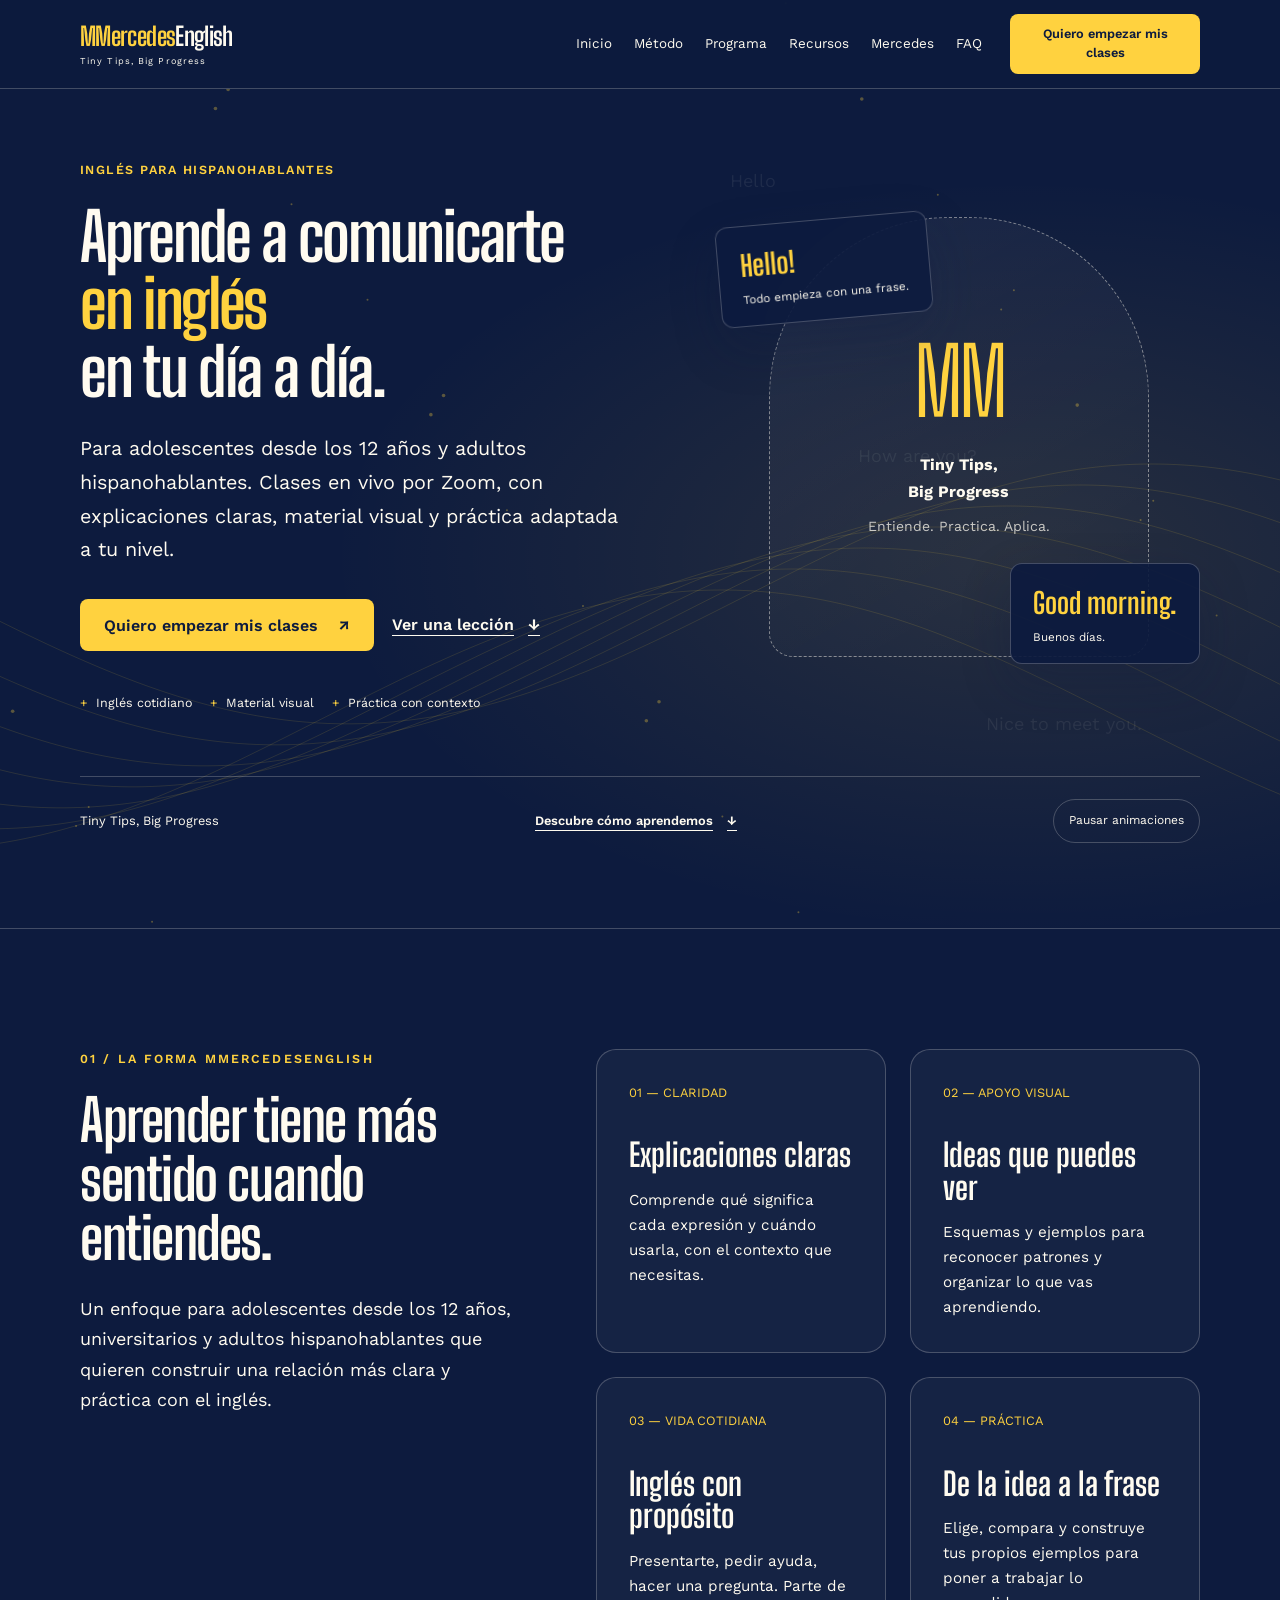
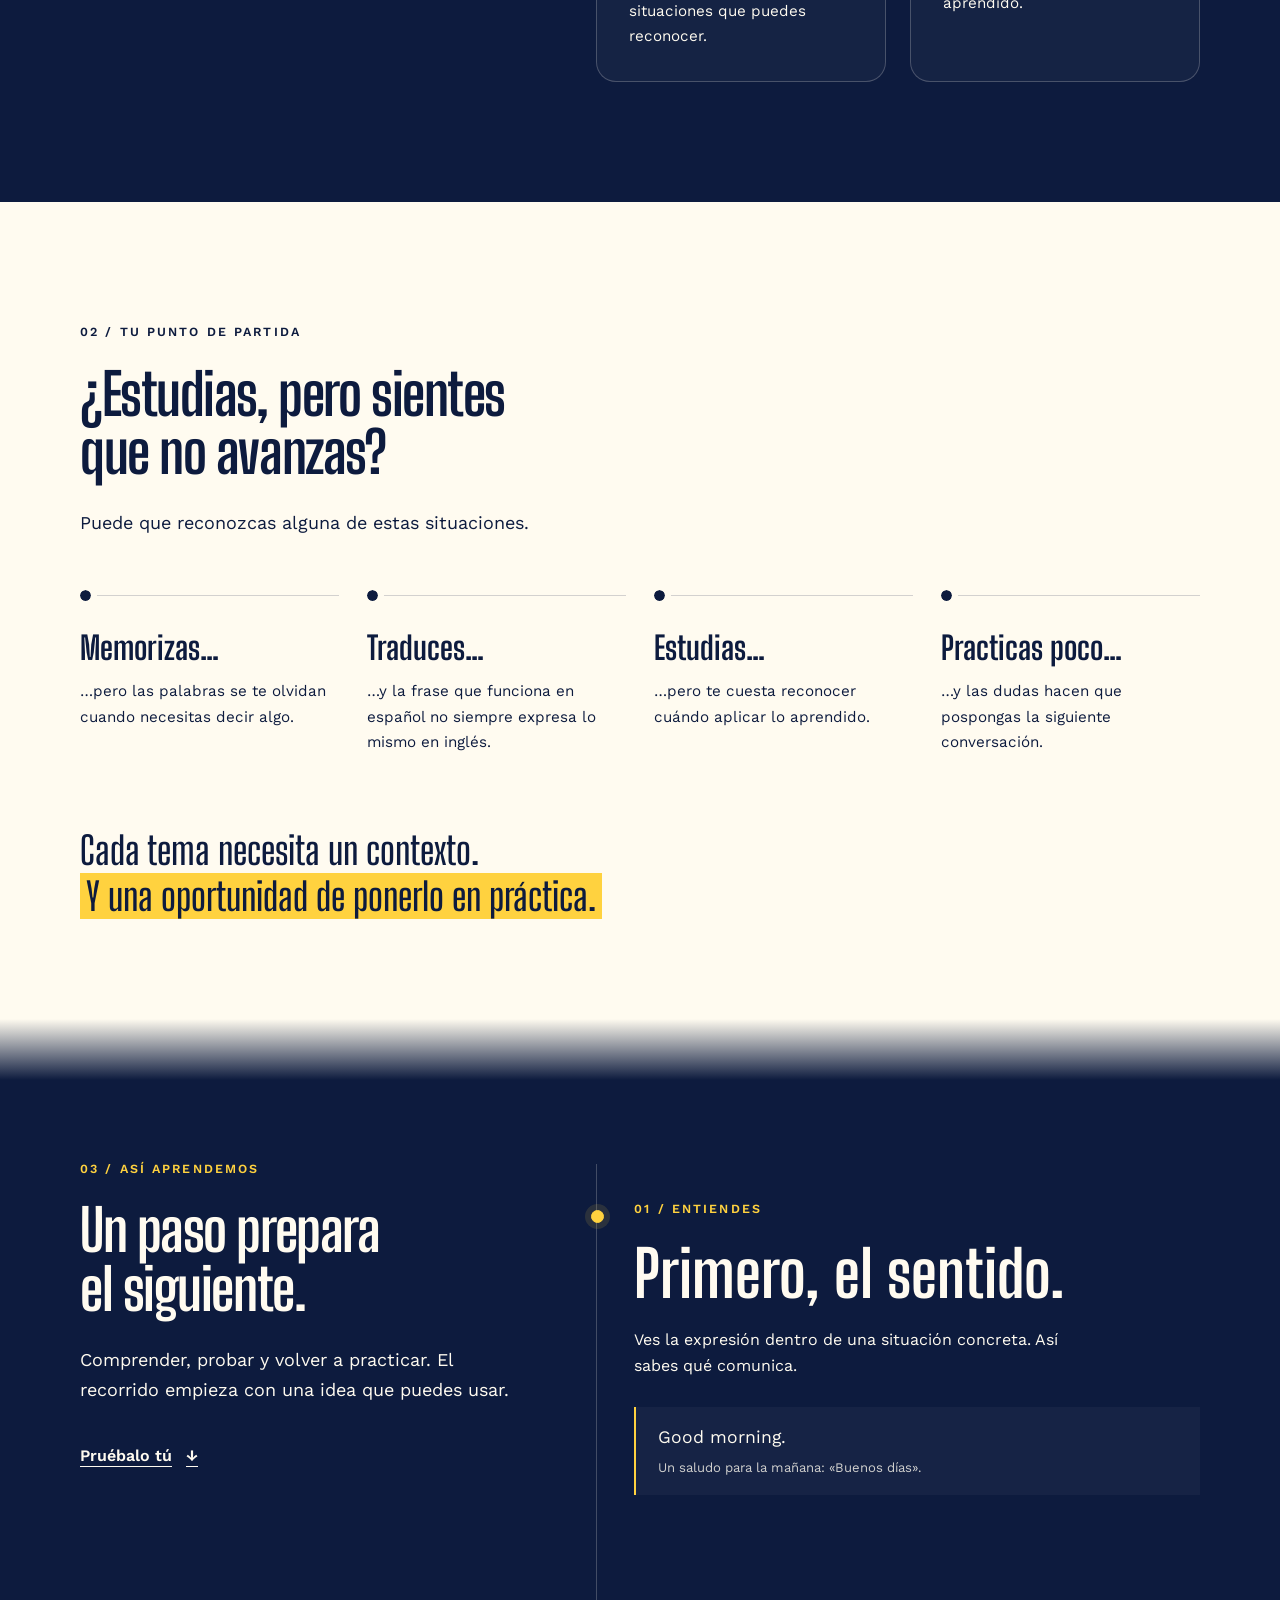
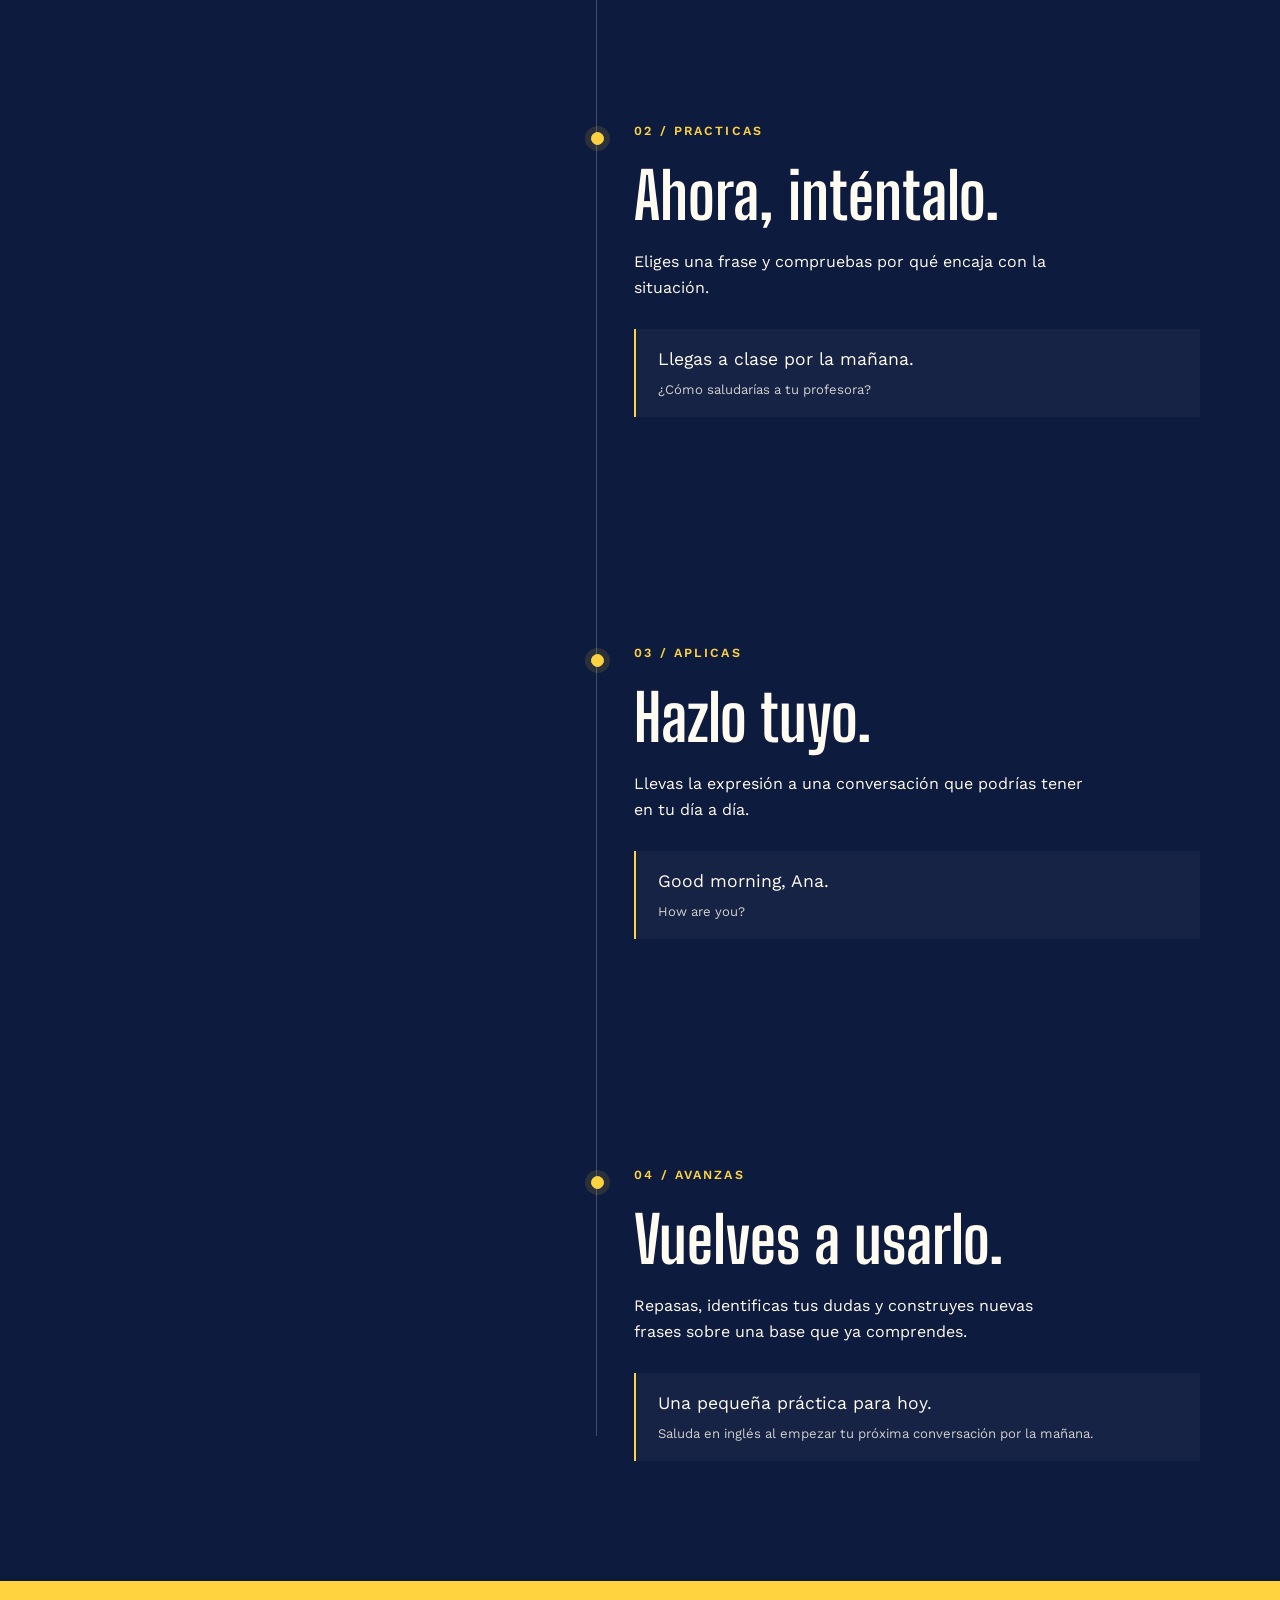
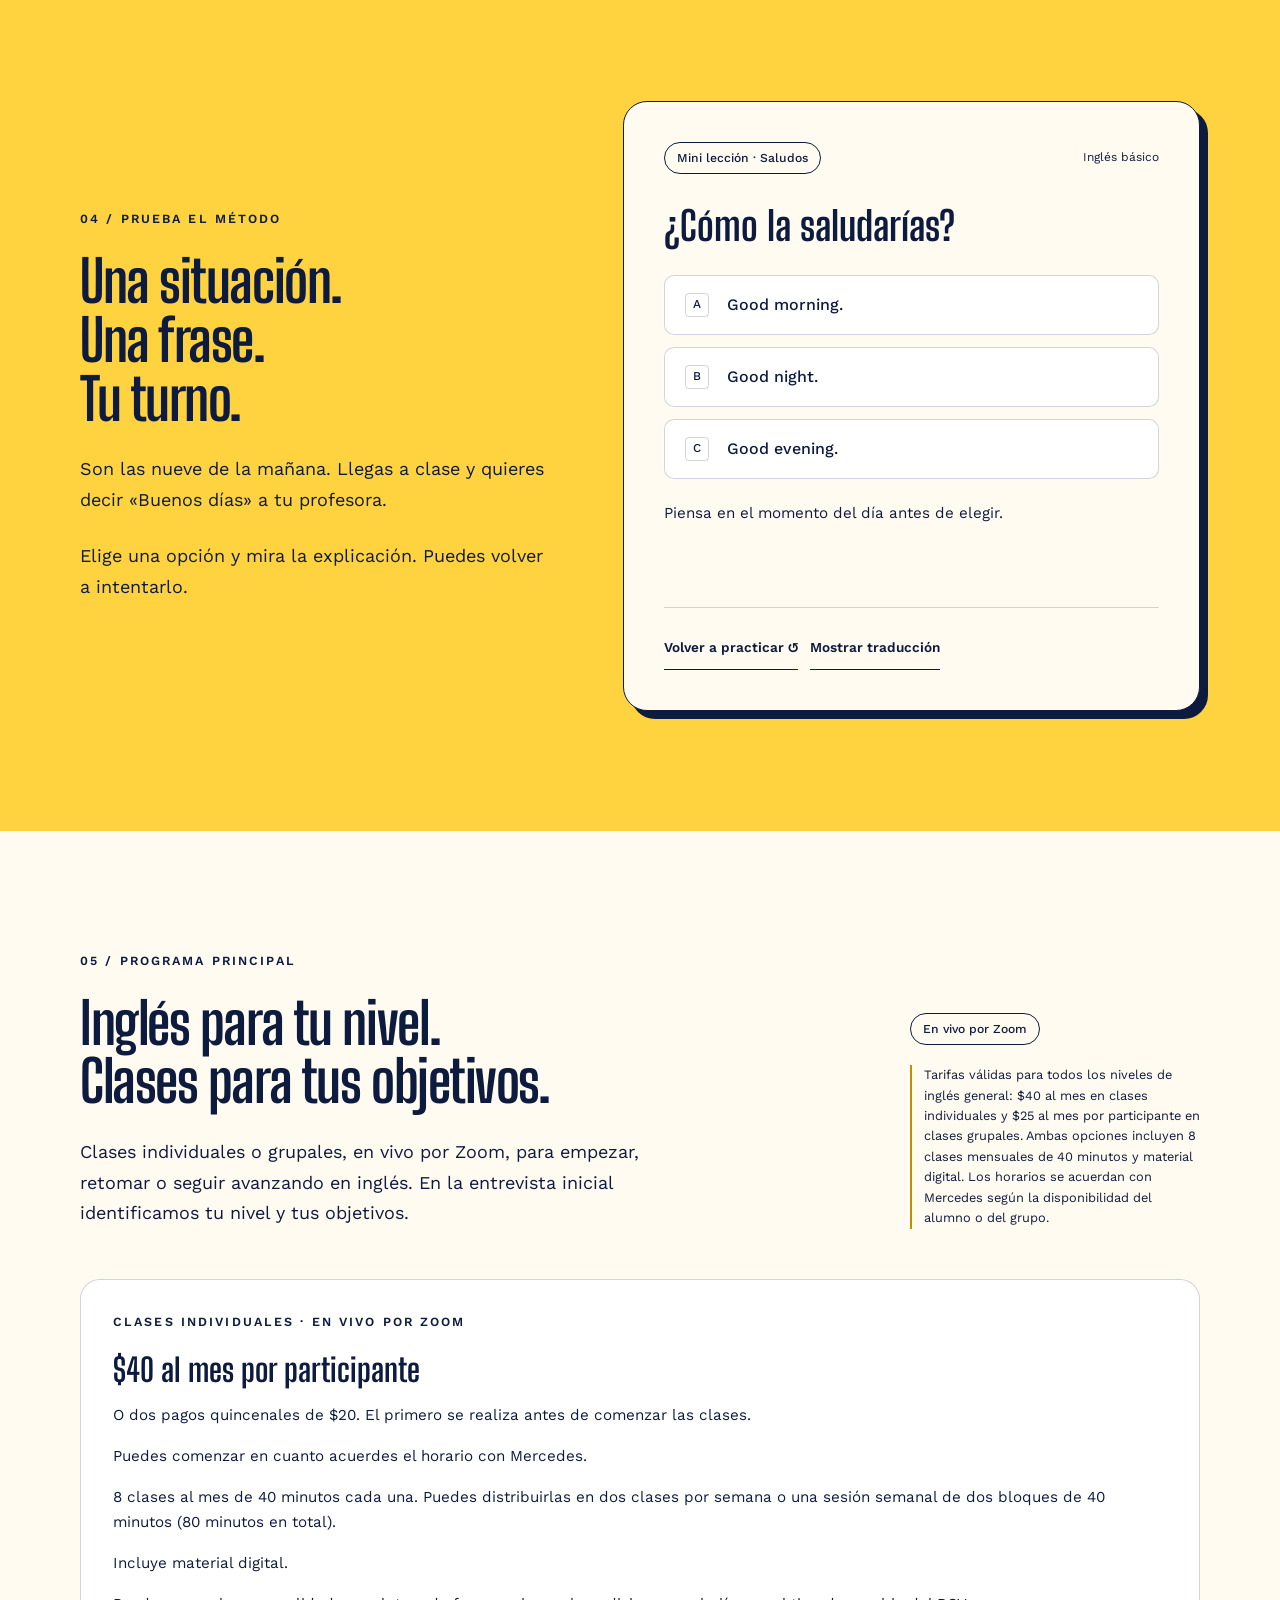
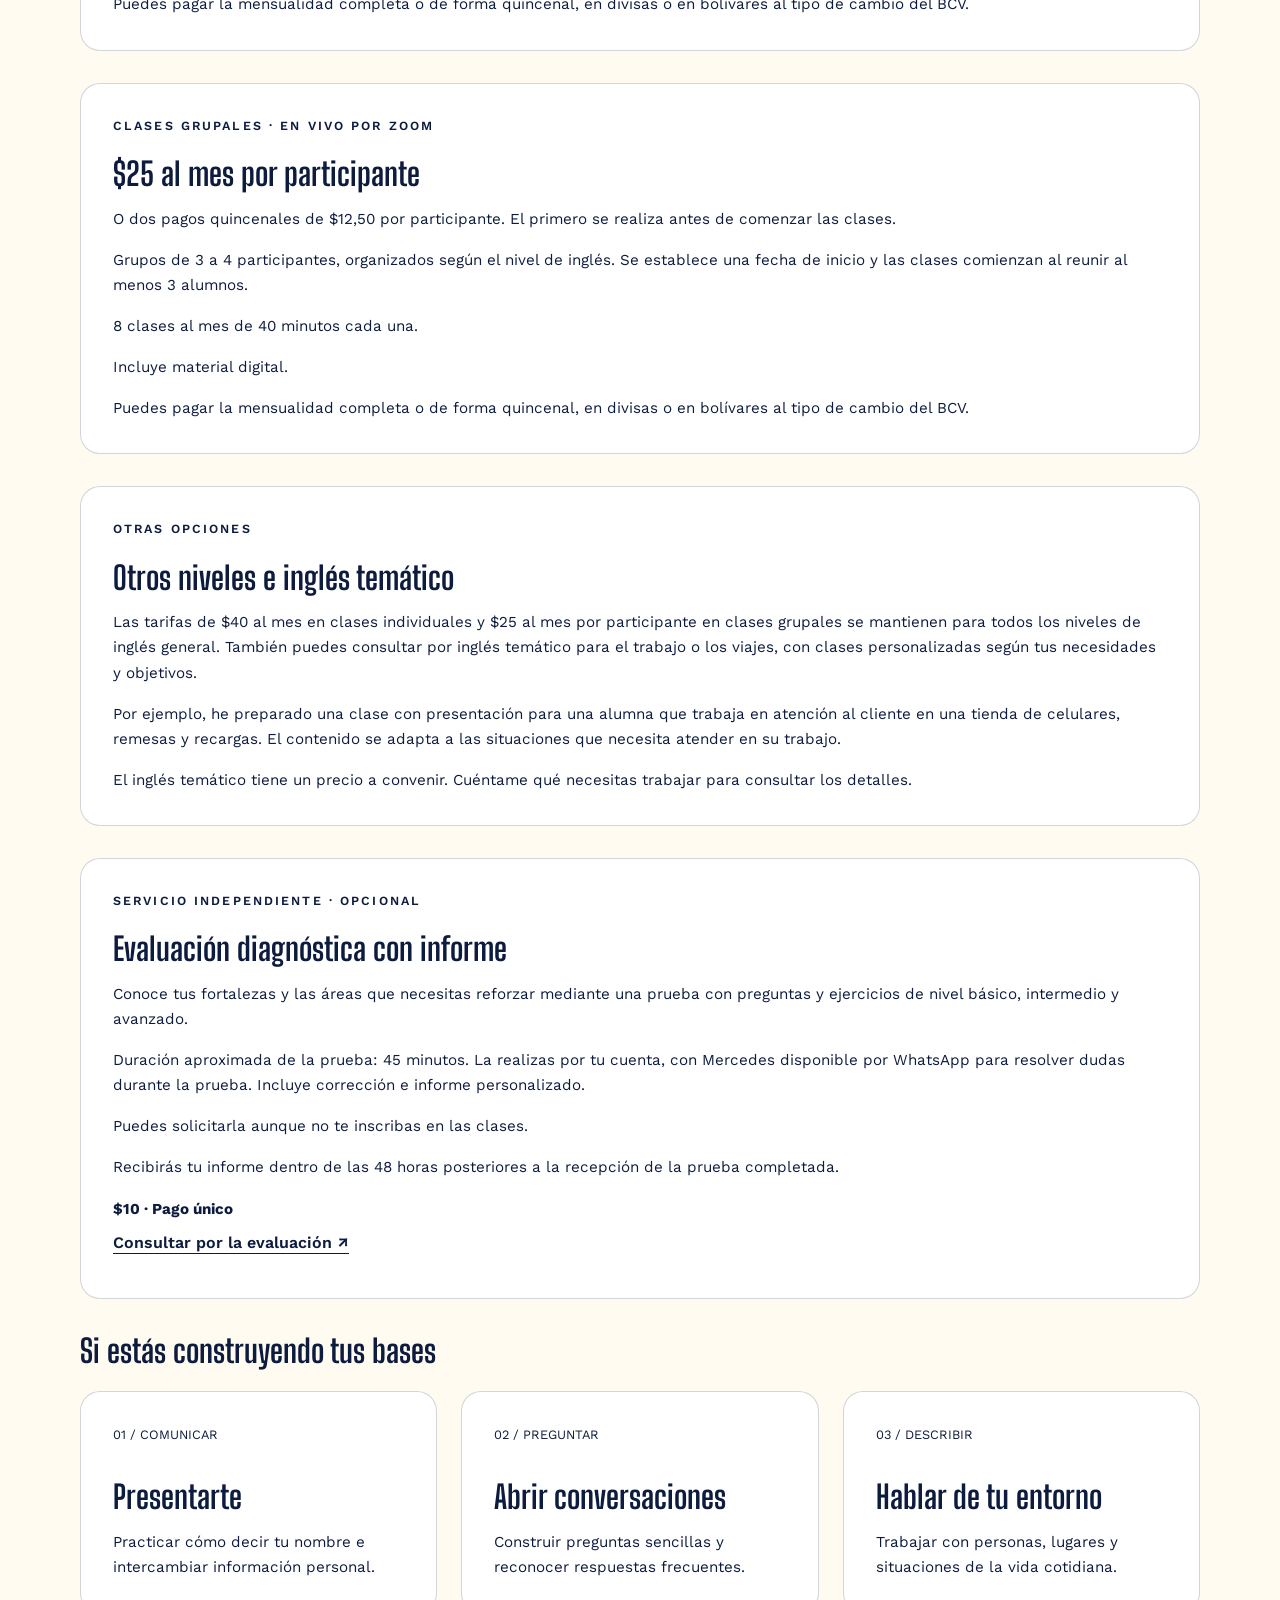
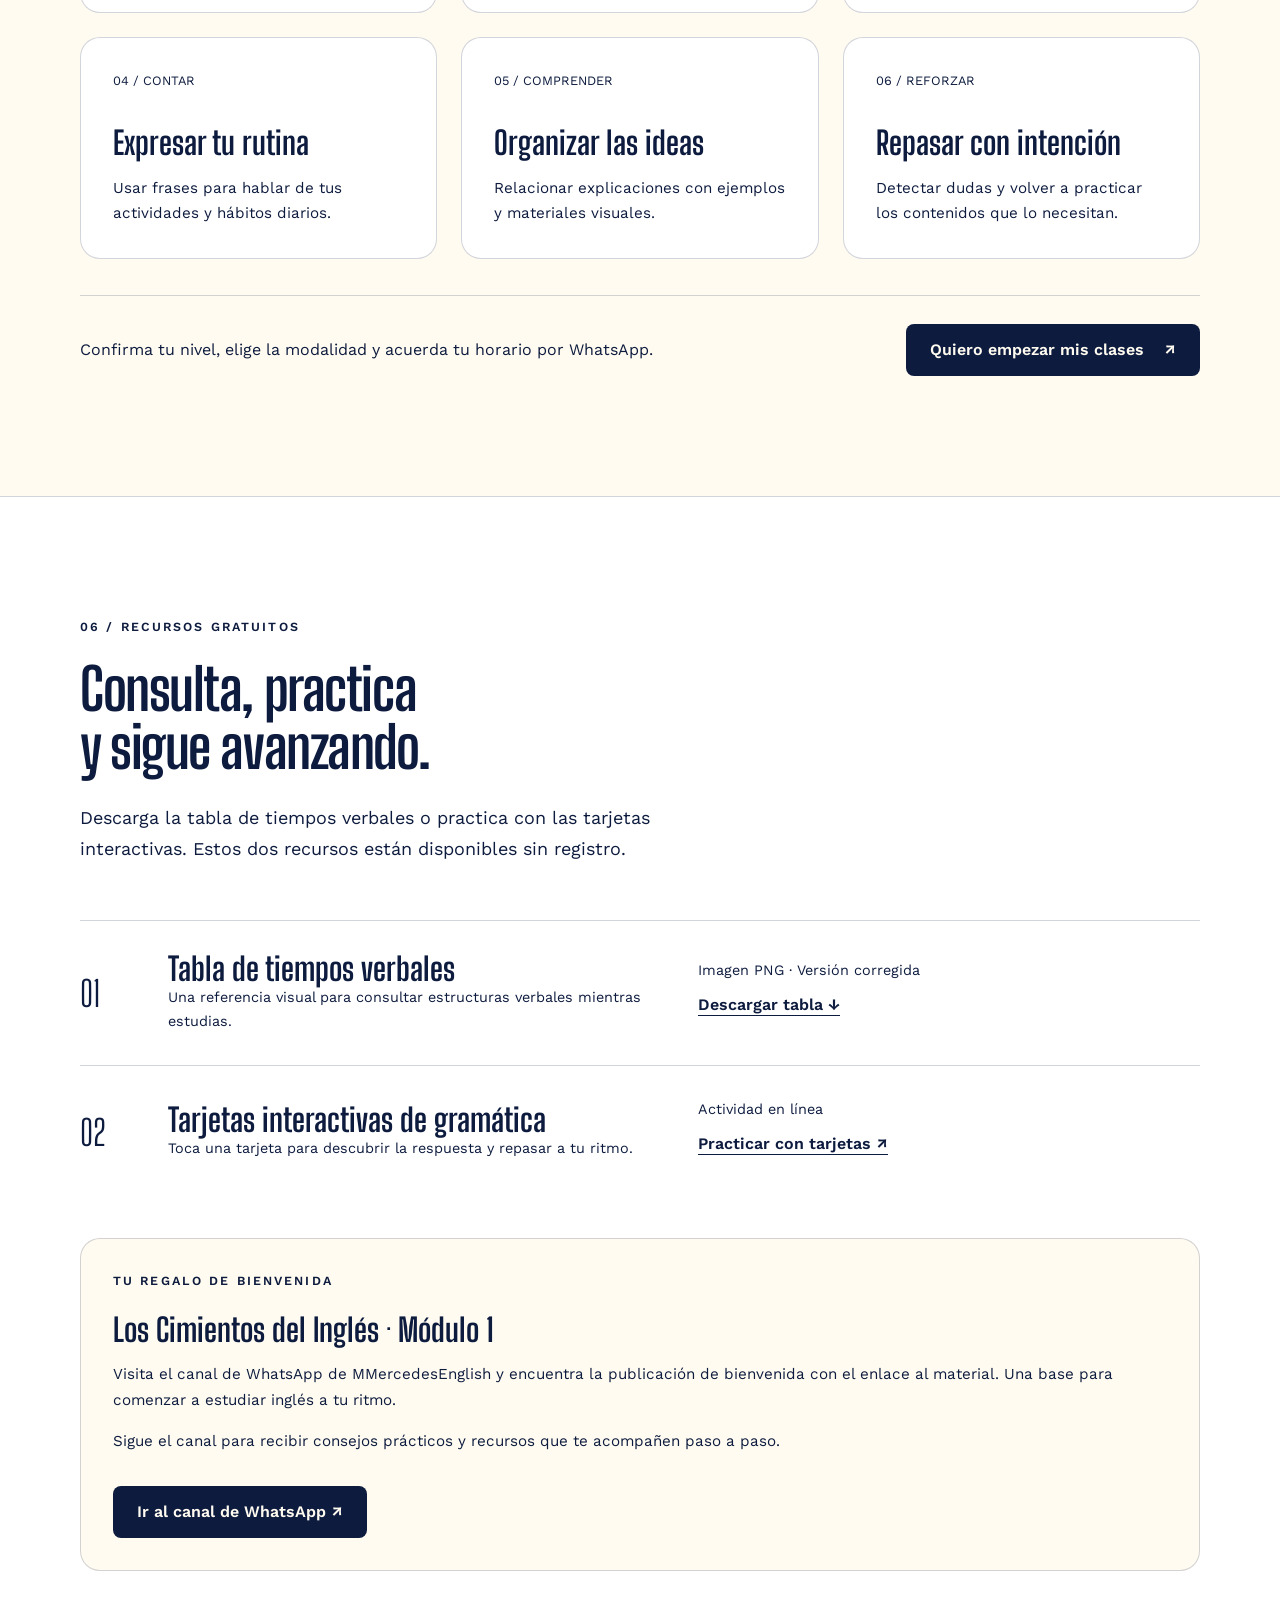
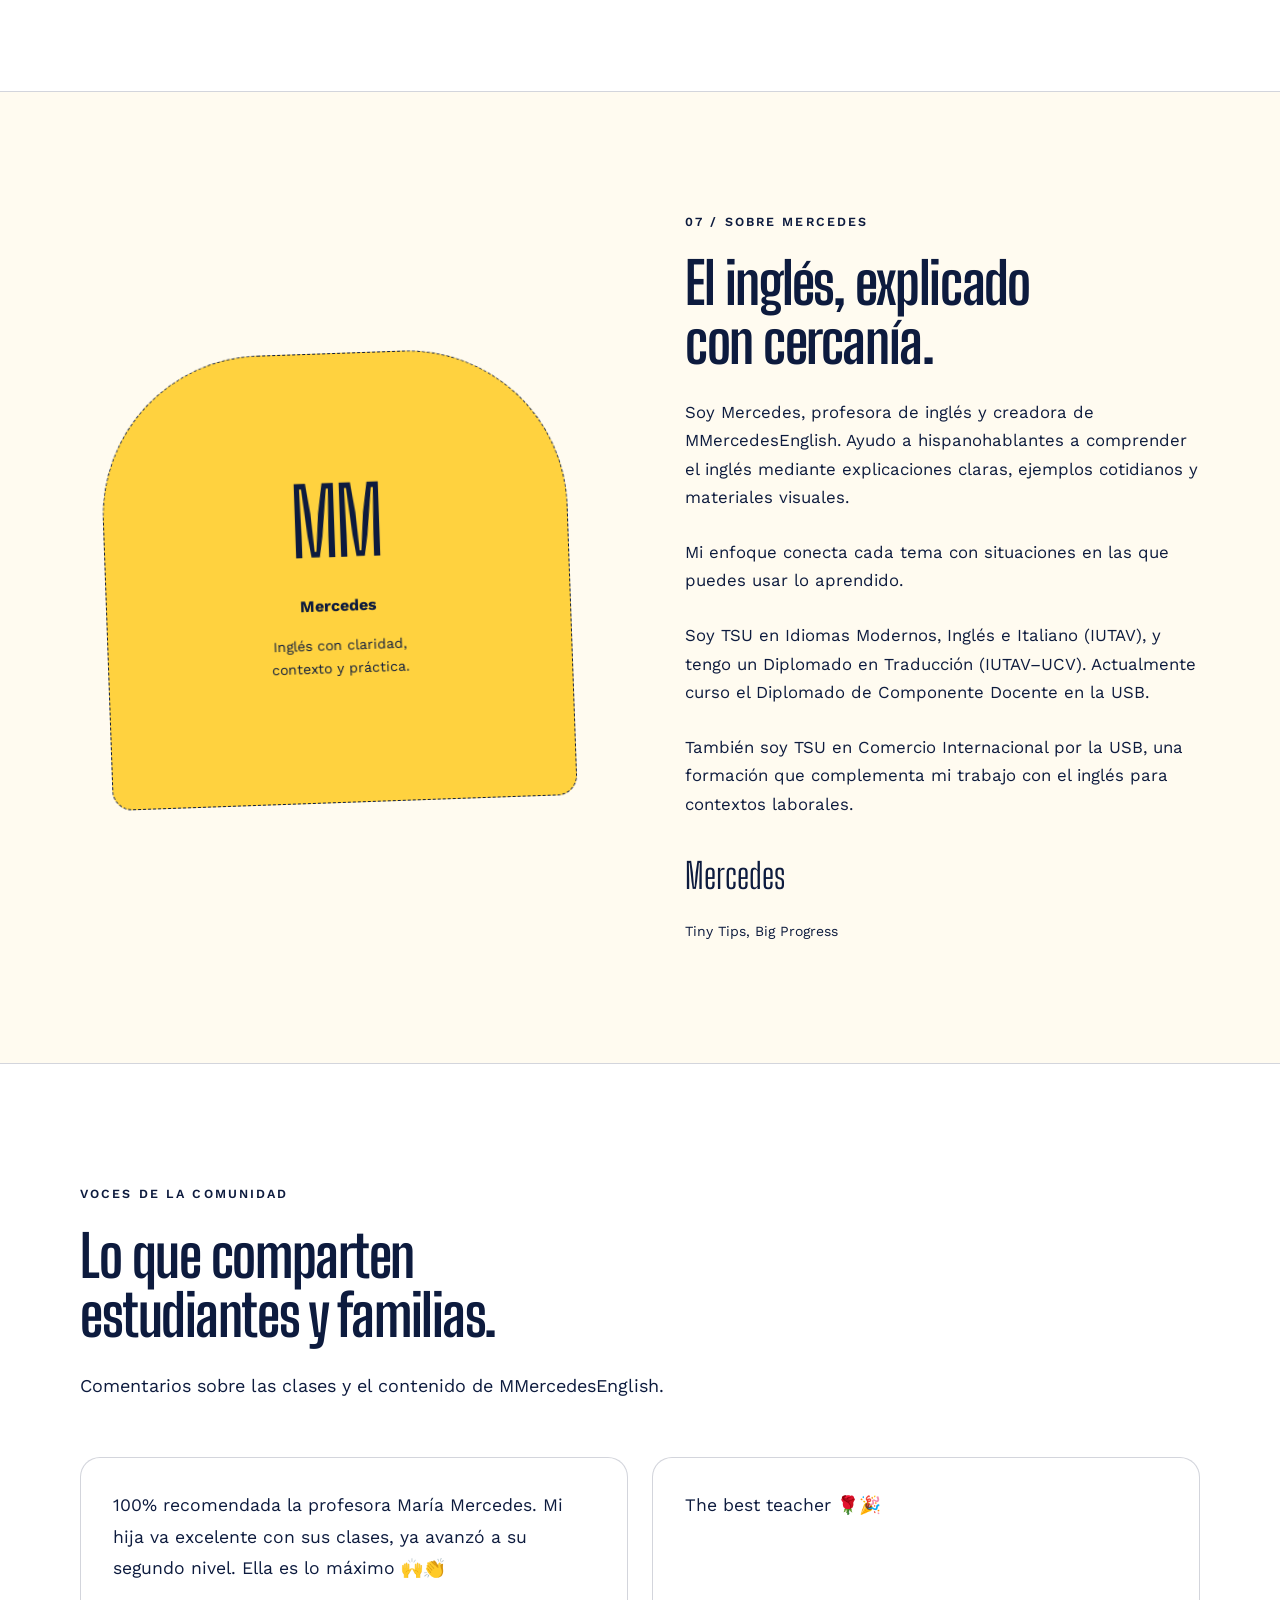
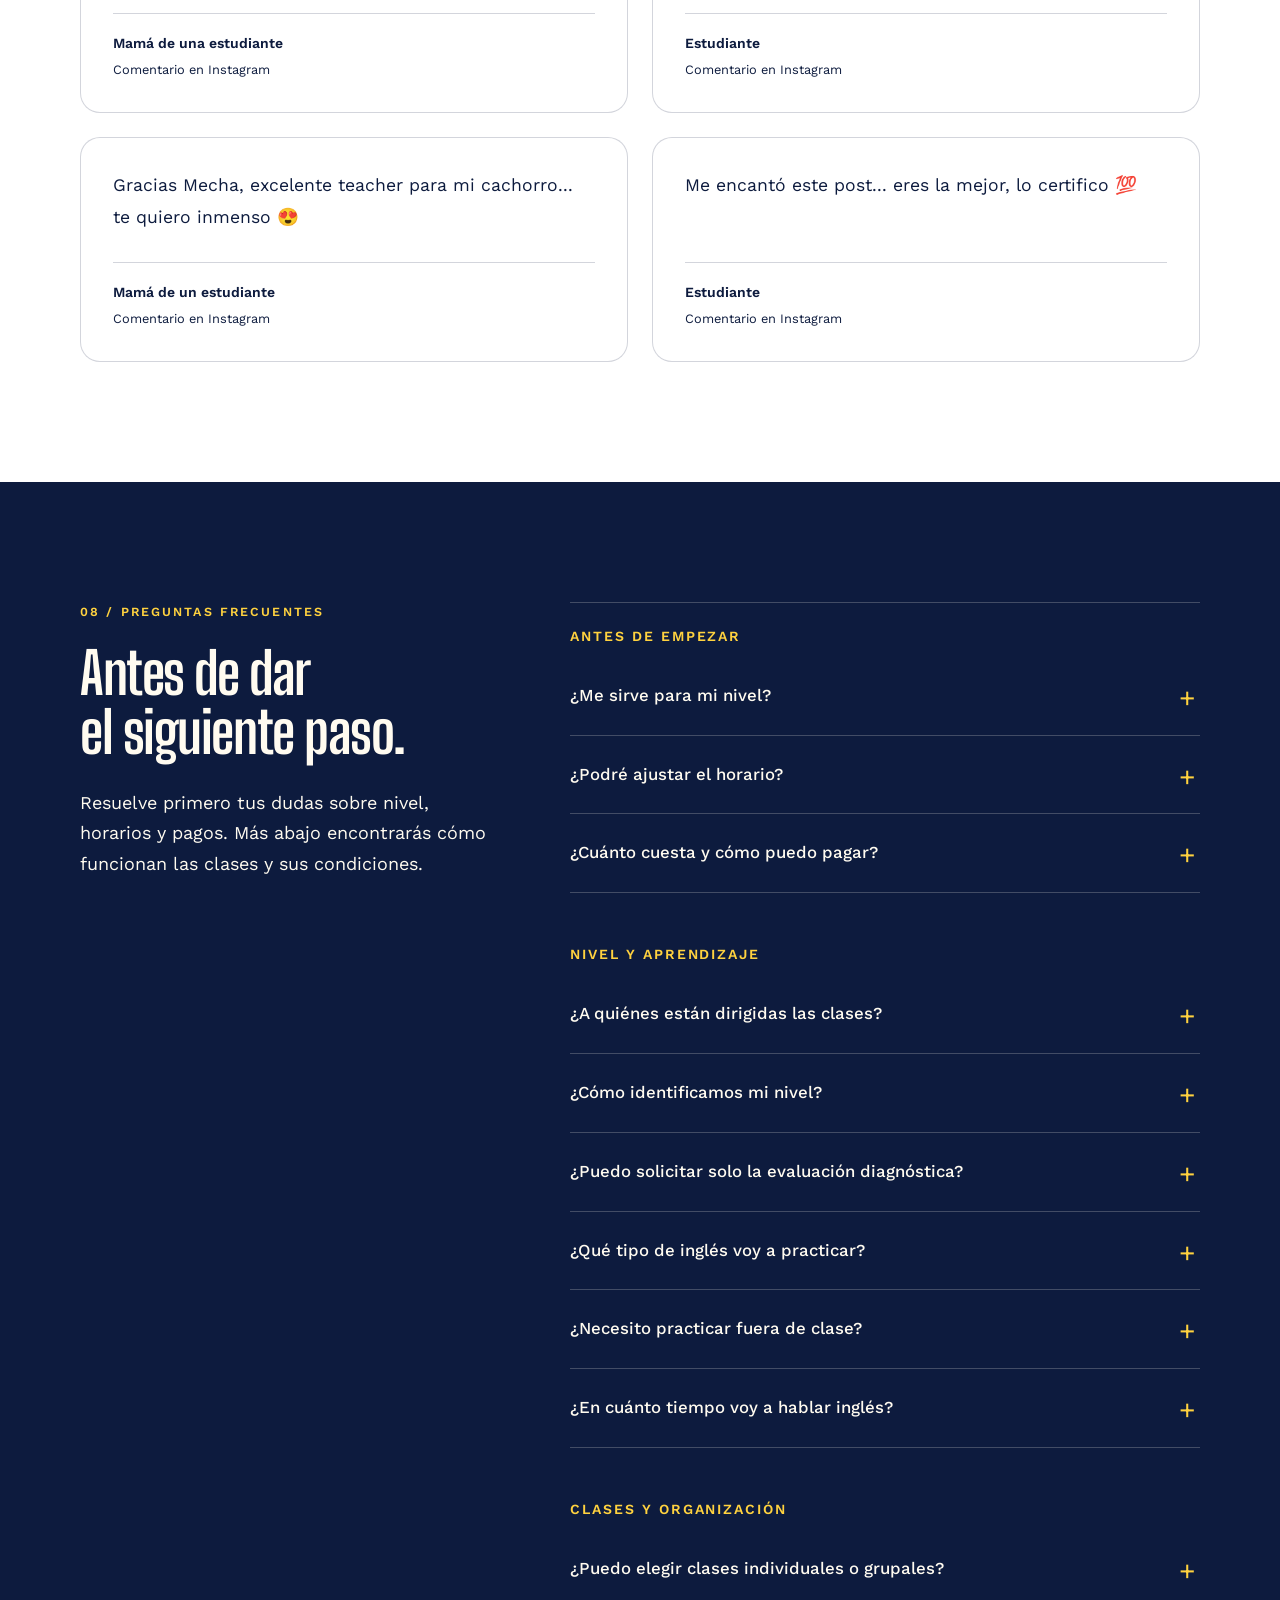
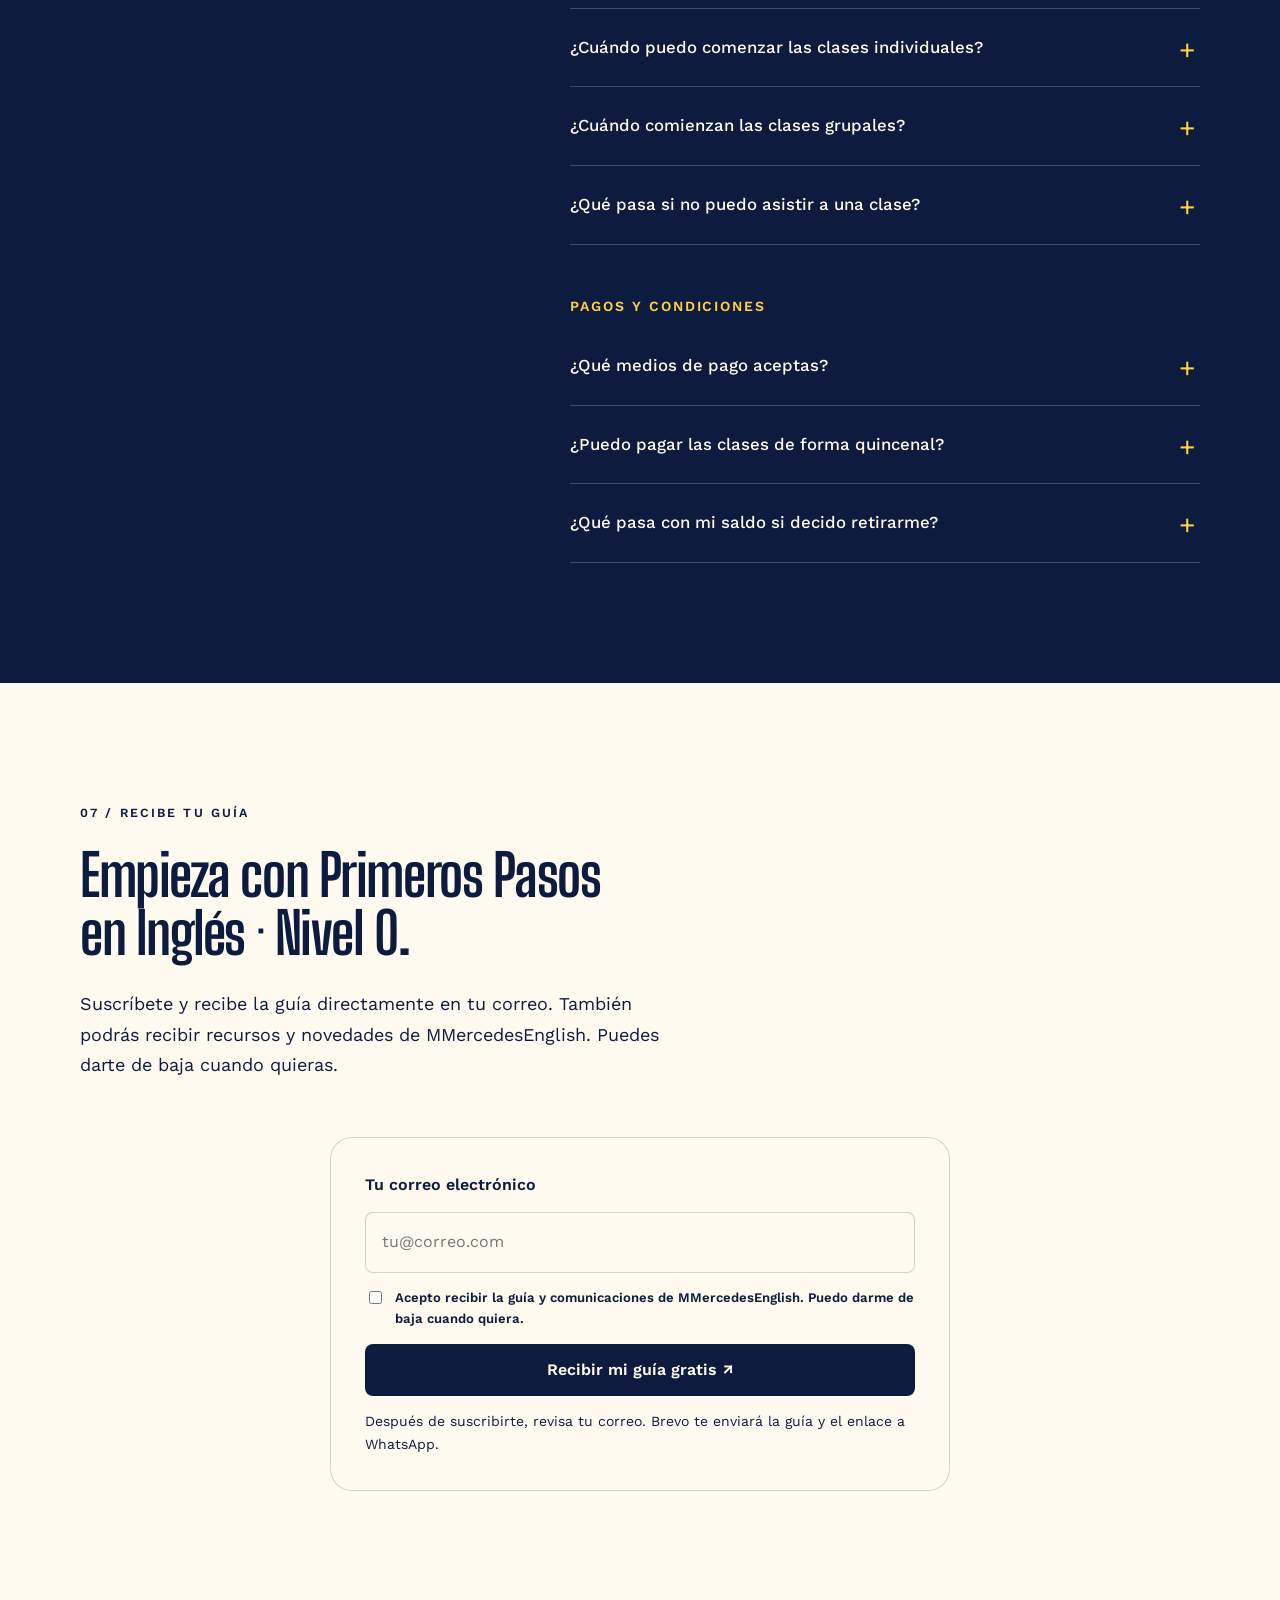
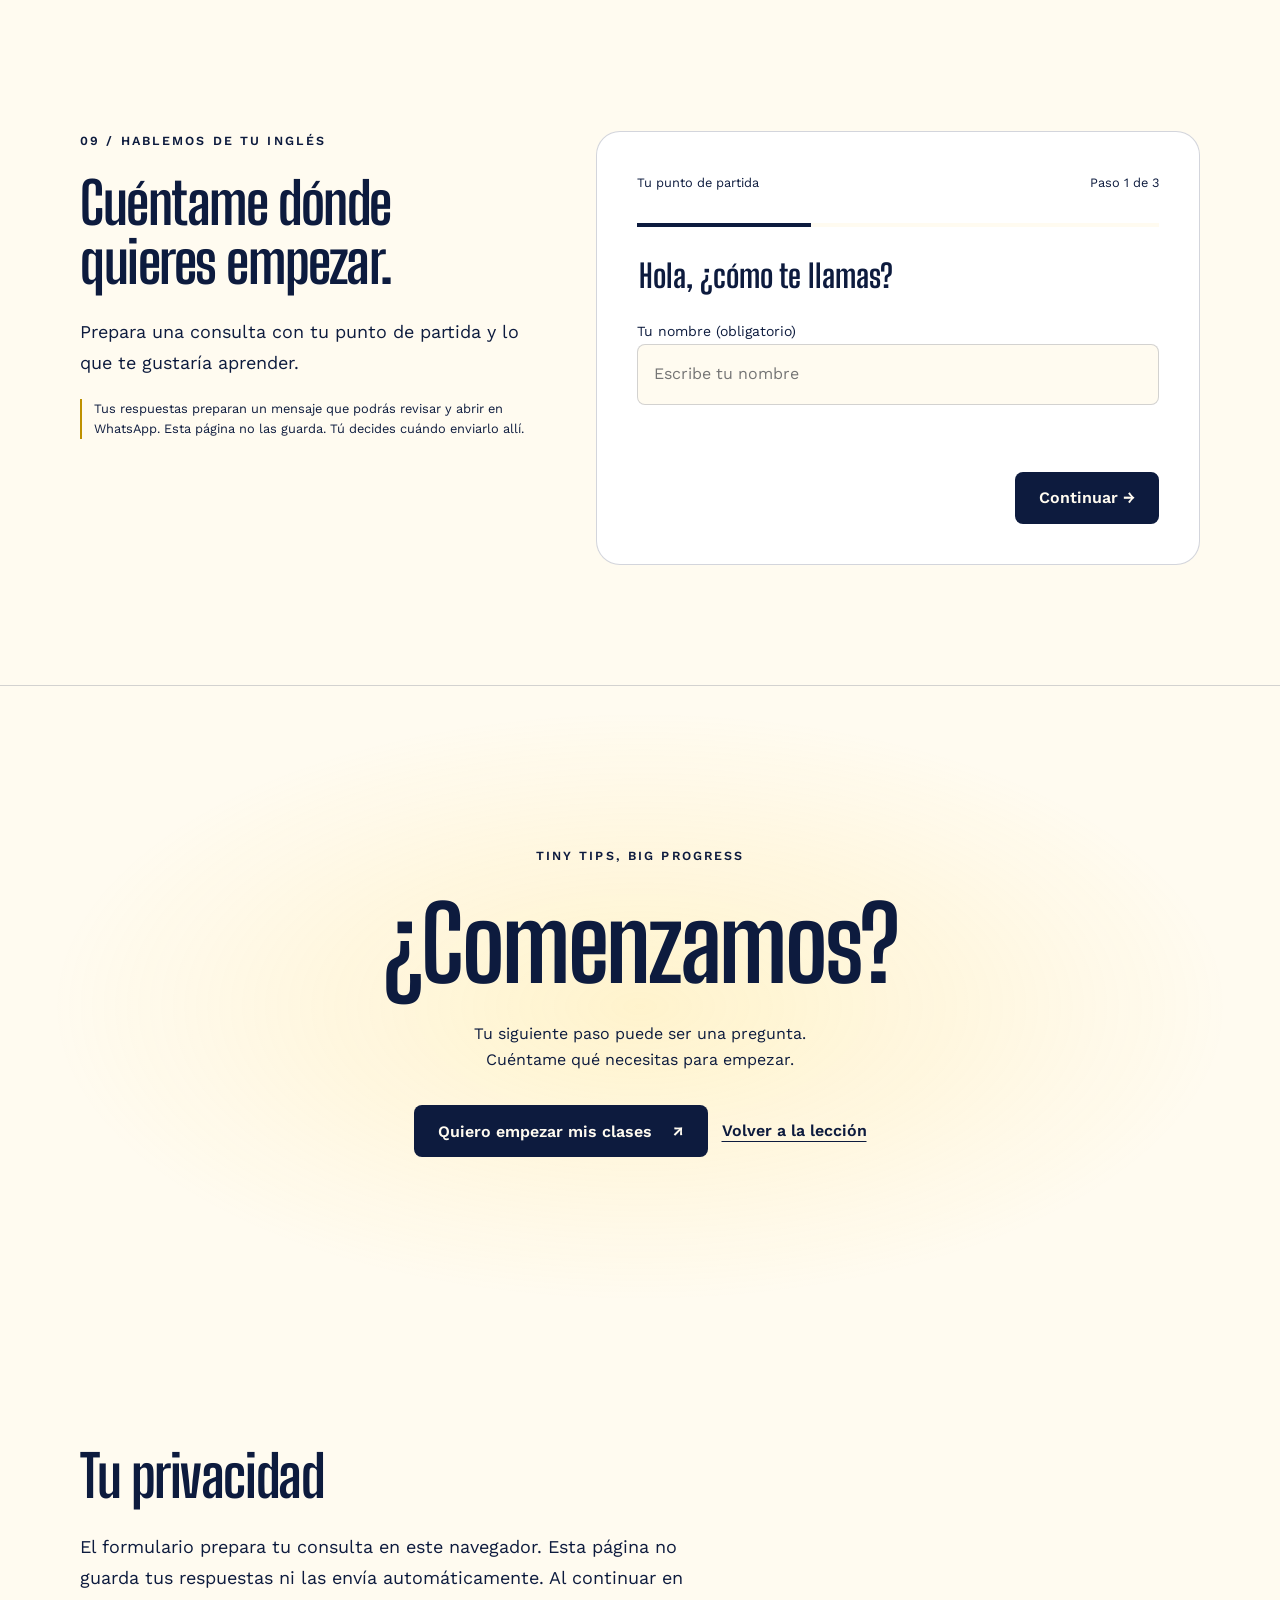
==== commit 45668973: "Usar ruta relativa en el enlace a las flashcards Co-Authored-By: Claude Opus 5.5 <noreply@anthropic." ====
--- a/index.html
+++ b/index.html
@@ -61,13 +61,13 @@
   <section class="section problems" id="dificultades" aria-labelledby="problemsTitle"><div class="wrap"><div class="heading reveal"><span class="eyebrow">02 / Tu punto de partida</span><h2 id="problemsTitle">¿Estudias, pero sientes<br>que no avanzas?</h2><p class="lede">Puede que reconozcas alguna de estas situaciones.</p></div><div class="timeline"><article class="problem reveal"><h3>Memorizas…</h3><p>…pero las palabras se te olvidan cuando necesitas decir algo.</p></article><article class="problem reveal"><h3>Traduces…</h3><p>…y la frase que funciona en español no siempre expresa lo mismo en inglés.</p></article><article class="problem reveal"><h3>Estudias…</h3><p>…pero te cuesta reconocer cuándo aplicar lo aprendido.</p></article><article class="problem reveal"><h3>Practicas poco…</h3><p>…y las dudas hacen que pospongas la siguiente conversación.</p></article></div><p class="bridge reveal">Cada tema necesita un contexto.<br><span>Y una oportunidad de ponerlo en práctica.</span></p></div></section>
   <section class="section dark method" id="metodo" aria-labelledby="methodTitle"><div class="wrap method-grid"><div class="method-intro reveal"><span class="eyebrow">03 / Así aprendemos</span><h2 id="methodTitle">Un paso prepara<br>el siguiente.</h2><p class="lede">Comprender, probar y volver a practicar. El recorrido empieza con una idea que puedes usar.</p><a class="text-link" href="#prueba" style="margin-top:28px">Pruébalo tú <span aria-hidden="true">↓</span></a></div><div class="steps"><article class="step reveal"><span class="eyebrow">01 / Entiendes</span><h3>Primero, el sentido.</h3><p>Ves la expresión dentro de una situación concreta. Así sabes qué comunica.</p><div class="example"><span lang="en">Good morning.</span><small>Un saludo para la mañana: «Buenos días».</small></div></article><article class="step reveal"><span class="eyebrow">02 / Practicas</span><h3>Ahora, inténtalo.</h3><p>Eliges una frase y compruebas por qué encaja con la situación.</p><div class="example">Llegas a clase por la mañana.<small>¿Cómo saludarías a tu profesora?</small></div></article><article class="step reveal"><span class="eyebrow">03 / Aplicas</span><h3>Hazlo tuyo.</h3><p>Llevas la expresión a una conversación que podrías tener en tu día a día.</p><div class="example" lang="en">Good morning, Ana.<small>How are you?</small></div></article><article class="step reveal"><span class="eyebrow">04 / Avanzas</span><h3>Vuelves a usarlo.</h3><p>Repasas, identificas tus dudas y construyes nuevas frases sobre una base que ya comprendes.</p><div class="example">Una pequeña práctica para hoy.<small>Saluda en inglés al empezar tu próxima conversación por la mañana.</small></div></article></div></div></section>
   <section class="section try" id="prueba" aria-labelledby="tryTitle"><div class="wrap try-grid"><div class="reveal"><span class="eyebrow">04 / Prueba el método</span><h2 id="tryTitle">Una situación.<br>Una frase.<br>Tu turno.</h2><p class="lede">Son las nueve de la mañana. Llegas a clase y quieres decir «Buenos días» a tu profesora.</p><p class="lede">Elige una opción y mira la explicación. Puedes volver a intentarlo.</p></div><div class="lesson reveal"><div class="lesson-top"><span class="pill">Mini lección · Saludos</span><span>Inglés básico</span></div><h3>¿Cómo la saludarías?</h3><div class="lesson-options" role="group" aria-label="Elige el saludo para la mañana"><button class="answer" type="button" data-answer="morning" aria-pressed="false"><span aria-hidden="true">A</span><span lang="en">Good morning.</span></button><button class="answer" type="button" data-answer="night" aria-pressed="false"><span aria-hidden="true">B</span><span lang="en">Good night.</span></button><button class="answer" type="button" data-answer="evening" aria-pressed="false"><span aria-hidden="true">C</span><span lang="en">Good evening.</span></button></div><div class="feedback" id="lessonFeedback" role="status" aria-live="polite" aria-atomic="true">Piensa en el momento del día antes de elegir.</div><div class="lesson-tools"><button class="plain-btn" id="lessonReset" type="button">Volver a practicar ↺</button><button class="plain-btn" id="translationToggle" type="button" aria-expanded="false" aria-controls="translation">Mostrar traducción</button></div><p id="translation" class="small" hidden style="margin-top:16px"><span lang="en">Good morning.</span> = Buenos días.</p></div></div></section>
-  <section class="section" id="programa" aria-labelledby="programTitle"><div class="wrap"><div class="program-head reveal"><div class="heading"><span class="eyebrow">05 / Programa principal</span><h2 id="programTitle">Inglés para tu nivel.<br>Clases para tus objetivos.</h2><p class="lede">Clases individuales o grupales, en vivo por Zoom, para empezar, retomar o seguir avanzando en inglés. En la entrevista inicial identificamos tu nivel y tus objetivos.</p></div><div class="program-note"><span class="pill">En vivo por Zoom</span><p class="pending">Tarifas válidas para todos los niveles de inglés general: $40 al mes en clases individuales y $25 al mes por participante en clases grupales. Ambas opciones incluyen 8 clases mensuales de 40 minutos y material digital. Los horarios se acuerdan con Mercedes según la disponibilidad del alumno o del grupo.</p></div></div><div class="card" style="margin-bottom:32px"><span class="eyebrow">Clases individuales · En vivo por Zoom</span><h3>$40 al mes</h3><p>O dos pagos quincenales de $20. El primero se realiza antes de comenzar las clases.</p><p>Puedes comenzar en cuanto acuerdes el horario con Mercedes.</p><p>8 clases al mes de 40 minutos cada una. Puedes distribuirlas en dos clases por semana o una sesión semanal de dos bloques de 40 minutos (80 minutos en total).</p><p>Incluye material digital.</p><p class="small">Puedes pagar la mensualidad completa o de forma quincenal, en divisas o en bolívares al tipo de cambio del BCV.</p></div><div class="card" style="margin-bottom:32px"><span class="eyebrow">Clases grupales · En vivo por Zoom</span><h3>$25 al mes por participante</h3><p>O dos pagos quincenales de $12,50 por participante. El primero se realiza antes de comenzar las clases.</p><p>Grupos de 3 a 4 participantes, organizados según el nivel de inglés. Se establece una fecha de inicio y las clases comienzan al reunir al menos 3 alumnos.</p><p>8 clases al mes de 40 minutos cada una.</p><p>Incluye material digital.</p><p class="small">Puedes pagar la mensualidad completa o de forma quincenal, en divisas o en bolívares al tipo de cambio del BCV.</p></div><div class="card" style="margin-bottom:32px"><span class="eyebrow">Otras opciones</span><h3>Otros niveles e inglés temático</h3><p>Las tarifas de $40 al mes en clases individuales y $25 al mes por participante en clases grupales se mantienen para todos los niveles de inglés general. También puedes consultar por inglés temático para el trabajo o los viajes, con clases personalizadas según tus necesidades y objetivos.</p><p>Por ejemplo, he preparado una clase con presentación para una alumna que trabaja en atención al cliente en una tienda de celulares, remesas y recargas. El contenido se adapta a las situaciones que necesita atender en su trabajo.</p><p>El inglés temático tiene un precio a convenir. Cuéntame qué necesitas trabajar para consultar los detalles.</p></div><div class="card" style="margin-bottom:32px"><span class="eyebrow">Servicio independiente · Opcional</span><h3>Evaluación diagnóstica con informe</h3><p>Conoce tus fortalezas y las áreas que necesitas reforzar mediante una prueba con preguntas y ejercicios de nivel básico, intermedio y avanzado.</p><p>Duración aproximada de la prueba: 45 minutos. La realizas por tu cuenta, con Mercedes disponible por WhatsApp para resolver dudas durante la prueba. Incluye corrección e informe personalizado.</p><p>Puedes solicitarla aunque no te inscribas en las clases.</p><p>Recibirás tu informe dentro de las 48 horas posteriores a la recepción de la prueba completada.</p><p><strong>$10 · Pago único</strong></p><a class="text-link" href="https://wa.me/19044266634?text=Hola%2C%20Mercedes.%20Me%20interesa%20la%20evaluaci%C3%B3n%20diagn%C3%B3stica%20con%20informe." target="_blank" rel="noopener noreferrer">Consultar por la evaluación ↗</a></div><h3 style="margin:36px 0 24px">Si estás construyendo tus bases</h3><div class="cards program-grid"><article class="card reveal"><span class="card-no">01 / COMUNICAR</span><h3>Presentarte</h3><p>Practicar cómo decir tu nombre e intercambiar información personal.</p></article><article class="card reveal"><span class="card-no">02 / PREGUNTAR</span><h3>Abrir conversaciones</h3><p>Construir preguntas sencillas y reconocer respuestas frecuentes.</p></article><article class="card reveal"><span class="card-no">03 / DESCRIBIR</span><h3>Hablar de tu entorno</h3><p>Trabajar con personas, lugares y situaciones de la vida cotidiana.</p></article><article class="card reveal"><span class="card-no">04 / CONTAR</span><h3>Expresar tu rutina</h3><p>Usar frases para hablar de tus actividades y hábitos diarios.</p></article><article class="card reveal"><span class="card-no">05 / COMPRENDER</span><h3>Organizar las ideas</h3><p>Relacionar explicaciones con ejemplos y materiales visuales.</p></article><article class="card reveal"><span class="card-no">06 / REFORZAR</span><h3>Repasar con intención</h3><p>Detectar dudas y volver a practicar los contenidos que lo necesitan.</p></article></div><div class="program-footer reveal"><p>Confirma tu nivel, elige la modalidad y acuerda tu horario por WhatsApp.</p><a class="btn navy" href="https://wa.me/19044266634?text=Hola%2C%20Mercedes.%20Quiero%20confirmar%20mi%20nivel%2C%20elegir%20la%20modalidad%20y%20acordar%20un%20horario%20para%20las%20clases." target="_blank" rel="noopener noreferrer">Quiero empezar mis clases <span aria-hidden="true">↗</span></a></div></div></section>
-  <section class="section resources" id="recursos" aria-labelledby="resourcesTitle"><div class="wrap"><div class="heading reveal"><span class="eyebrow">06 / Recursos gratuitos</span><h2 id="resourcesTitle">Consulta, practica<br>y sigue avanzando.</h2><p class="lede">Descarga la tabla de tiempos verbales o practica con las tarjetas interactivas. Estos dos recursos están disponibles sin registro.</p></div><article class="resource-row reveal"><span class="resource-index" aria-hidden="true">01</span><div><h3>Tabla de tiempos verbales</h3><p>Una referencia visual para consultar estructuras verbales mientras estudias.</p></div><div><p>Imagen PNG · Versión corregida</p><a class="text-link" href="mapa-16-tiempos-verbales.png" download="MMercedesEnglish-mapa-16-tiempos-verbales.png" aria-label="Descargar tabla de tiempos verbales corregida en PNG">Descargar tabla ↓</a></div></article><article class="resource-row reveal"><span class="resource-index" aria-hidden="true">02</span><div><h3>Tarjetas interactivas de gramática</h3><p>Toca una tarjeta para descubrir la respuesta y repasar a tu ritmo.</p></div><div><p>Actividad en línea</p><a class="text-link" href="https://marraiz2024-lgtm.github.io/flashcards_gramatica_ingles_v3.html" target="_blank" rel="noopener noreferrer" aria-label="Practicar con tarjetas: Tarjetas interactivas de gramática (abre en otra pestaña)">Practicar con tarjetas ↗</a></div></article><aside class="card reveal" id="los-cimientos" aria-labelledby="channelTitle" style="margin-top:40px;background:var(--cream);scroll-margin-top:110px"><span class="eyebrow">Tu regalo de bienvenida</span><h3 id="channelTitle">Los Cimientos del Inglés · Módulo 1</h3><p>Visita el canal de WhatsApp de MMercedesEnglish y encuentra la publicación de bienvenida con el enlace al material. Una base para comenzar a estudiar inglés a tu ritmo.</p><p>Sigue el canal para recibir consejos prácticos y recursos que te acompañen paso a paso.</p><div class="buttons"><a class="btn navy" href="https://whatsapp.com/channel/0029Vb8MbYDBfxnysh7DMk3F" target="_blank" rel="noopener noreferrer" aria-label="Ir al canal de WhatsApp (abre en otra pestaña)">Ir al canal de WhatsApp ↗</a></div></aside></div></section>
+  <section class="section" id="programa" aria-labelledby="programTitle"><div class="wrap"><div class="program-head reveal"><div class="heading"><span class="eyebrow">05 / Programa principal</span><h2 id="programTitle">Inglés para tu nivel.<br>Clases para tus objetivos.</h2><p class="lede">Clases individuales o grupales, en vivo por Zoom, para empezar, retomar o seguir avanzando en inglés. En la entrevista inicial identificamos tu nivel y tus objetivos.</p></div><div class="program-note"><span class="pill">En vivo por Zoom</span><p class="pending">Tarifas válidas para todos los niveles de inglés general: $40 al mes en clases individuales y $25 al mes por participante en clases grupales. Ambas opciones incluyen 8 clases mensuales de 40 minutos y material digital. Los horarios se acuerdan con Mercedes según la disponibilidad del alumno o del grupo.</p></div></div><div class="card" style="margin-bottom:32px"><span class="eyebrow">Clases individuales · En vivo por Zoom</span><h3>$40 al mes por participante</h3><p>O dos pagos quincenales de $20. El primero se realiza antes de comenzar las clases.</p><p>Puedes comenzar en cuanto acuerdes el horario con Mercedes.</p><p>8 clases al mes de 40 minutos cada una. Puedes distribuirlas en dos clases por semana o una sesión semanal de dos bloques de 40 minutos (80 minutos en total).</p><p>Incluye material digital.</p><p class="small">Puedes pagar la mensualidad completa o de forma quincenal, en divisas o en bolívares al tipo de cambio del BCV.</p></div><div class="card" style="margin-bottom:32px"><span class="eyebrow">Clases grupales · En vivo por Zoom</span><h3>$25 al mes por participante</h3><p>O dos pagos quincenales de $12,50 por participante. El primero se realiza antes de comenzar las clases.</p><p>Grupos de 3 a 4 participantes, organizados según el nivel de inglés. Se establece una fecha de inicio y las clases comienzan al reunir al menos 3 alumnos.</p><p>8 clases al mes de 40 minutos cada una.</p><p>Incluye material digital.</p><p class="small">Puedes pagar la mensualidad completa o de forma quincenal, en divisas o en bolívares al tipo de cambio del BCV.</p></div><div class="card" style="margin-bottom:32px"><span class="eyebrow">Otras opciones</span><h3>Otros niveles e inglés temático</h3><p>Las tarifas de $40 al mes en clases individuales y $25 al mes por participante en clases grupales se mantienen para todos los niveles de inglés general. También puedes consultar por inglés temático para el trabajo o los viajes, con clases personalizadas según tus necesidades y objetivos.</p><p>Por ejemplo, he preparado una clase con presentación para una alumna que trabaja en atención al cliente en una tienda de celulares, remesas y recargas. El contenido se adapta a las situaciones que necesita atender en su trabajo.</p><p>El inglés temático tiene un precio a convenir. Cuéntame qué necesitas trabajar para consultar los detalles.</p></div><div class="card" style="margin-bottom:32px"><span class="eyebrow">Servicio independiente · Opcional</span><h3>Evaluación diagnóstica con informe</h3><p>Conoce tus fortalezas y las áreas que necesitas reforzar mediante una prueba con preguntas y ejercicios de nivel básico, intermedio y avanzado.</p><p>Duración aproximada de la prueba: 45 minutos. La realizas por tu cuenta, con Mercedes disponible por WhatsApp para resolver dudas durante la prueba. Incluye corrección e informe personalizado.</p><p>Puedes solicitarla aunque no te inscribas en las clases.</p><p>Recibirás tu informe dentro de las 48 horas posteriores a la recepción de la prueba completada.</p><p><strong>$10 · Pago único</strong></p><a class="text-link" href="https://wa.me/19044266634?text=Hola%2C%20Mercedes.%20Me%20interesa%20la%20evaluaci%C3%B3n%20diagn%C3%B3stica%20con%20informe." target="_blank" rel="noopener noreferrer">Consultar por la evaluación ↗</a></div><h3 style="margin:36px 0 24px">Si estás construyendo tus bases</h3><div class="cards program-grid"><article class="card reveal"><span class="card-no">01 / COMUNICAR</span><h3>Presentarte</h3><p>Practicar cómo decir tu nombre e intercambiar información personal.</p></article><article class="card reveal"><span class="card-no">02 / PREGUNTAR</span><h3>Abrir conversaciones</h3><p>Construir preguntas sencillas y reconocer respuestas frecuentes.</p></article><article class="card reveal"><span class="card-no">03 / DESCRIBIR</span><h3>Hablar de tu entorno</h3><p>Trabajar con personas, lugares y situaciones de la vida cotidiana.</p></article><article class="card reveal"><span class="card-no">04 / CONTAR</span><h3>Expresar tu rutina</h3><p>Usar frases para hablar de tus actividades y hábitos diarios.</p></article><article class="card reveal"><span class="card-no">05 / COMPRENDER</span><h3>Organizar las ideas</h3><p>Relacionar explicaciones con ejemplos y materiales visuales.</p></article><article class="card reveal"><span class="card-no">06 / REFORZAR</span><h3>Repasar con intención</h3><p>Detectar dudas y volver a practicar los contenidos que lo necesitan.</p></article></div><div class="program-footer reveal"><p>Confirma tu nivel, elige la modalidad y acuerda tu horario por WhatsApp.</p><a class="btn navy" href="https://wa.me/19044266634?text=Hola%2C%20Mercedes.%20Quiero%20confirmar%20mi%20nivel%2C%20elegir%20la%20modalidad%20y%20acordar%20un%20horario%20para%20las%20clases." target="_blank" rel="noopener noreferrer">Quiero empezar mis clases <span aria-hidden="true">↗</span></a></div></div></section>
+  <section class="section resources" id="recursos" aria-labelledby="resourcesTitle"><div class="wrap"><div class="heading reveal"><span class="eyebrow">06 / Recursos gratuitos</span><h2 id="resourcesTitle">Consulta, practica<br>y sigue avanzando.</h2><p class="lede">Descarga la tabla de tiempos verbales o practica con las tarjetas interactivas. Estos dos recursos están disponibles sin registro.</p></div><article class="resource-row reveal"><span class="resource-index" aria-hidden="true">01</span><div><h3>Tabla de tiempos verbales</h3><p>Una referencia visual para consultar estructuras verbales mientras estudias.</p></div><div><p>Imagen PNG · Versión corregida</p><a class="text-link" href="mapa-16-tiempos-verbales.png" download="MMercedesEnglish-mapa-16-tiempos-verbales.png" aria-label="Descargar tabla de tiempos verbales corregida en PNG">Descargar tabla ↓</a></div></article><article class="resource-row reveal"><span class="resource-index" aria-hidden="true">02</span><div><h3>Tarjetas interactivas de gramática</h3><p>Toca una tarjeta para descubrir la respuesta y repasar a tu ritmo.</p></div><div><p>Actividad en línea</p><a class="text-link" href="flashcards_gramatica_ingles_v3.html" target="_blank" rel="noopener noreferrer" aria-label="Practicar con tarjetas: Tarjetas interactivas de gramática (abre en otra pestaña)">Practicar con tarjetas ↗</a></div></article><aside class="card reveal" id="los-cimientos" aria-labelledby="channelTitle" style="margin-top:40px;background:var(--cream);scroll-margin-top:110px"><span class="eyebrow">Tu regalo de bienvenida</span><h3 id="channelTitle">Los Cimientos del Inglés · Módulo 1</h3><p>Visita el canal de WhatsApp de MMercedesEnglish y encuentra la publicación de bienvenida con el enlace al material. Una base para comenzar a estudiar inglés a tu ritmo.</p><p>Sigue el canal para recibir consejos prácticos y recursos que te acompañen paso a paso.</p><div class="buttons"><a class="btn navy" href="https://whatsapp.com/channel/0029Vb8MbYDBfxnysh7DMk3F" target="_blank" rel="noopener noreferrer" aria-label="Ir al canal de WhatsApp (abre en otra pestaña)">Ir al canal de WhatsApp ↗</a></div></aside></div></section>
   <section class="section" id="mercedes" aria-labelledby="aboutTitle"><div class="wrap about-grid"><div class="reveal"><div class="about-photo"><div><div class="placeholder-mark" aria-hidden="true">MM</div><strong>Mercedes</strong><p class="small">Inglés con claridad,<br>contexto y práctica.</p></div></div></div><div class="about-copy reveal"><span class="eyebrow">07 / Sobre Mercedes</span><h2 id="aboutTitle">El inglés, explicado<br>con cercanía.</h2><p class="lede">Soy Mercedes, profesora de inglés y creadora de MMercedesEnglish. Ayudo a hispanohablantes a comprender el inglés mediante explicaciones claras, ejemplos cotidianos y materiales visuales.</p><p class="lede">Mi enfoque conecta cada tema con situaciones en las que puedes usar lo aprendido.</p><p class="lede">Soy TSU en Idiomas Modernos, Inglés e Italiano (IUTAV), y tengo un Diplomado en Traducción (IUTAV–UCV). Actualmente curso el Diplomado de Componente Docente en la USB.</p><p class="lede">También soy TSU en Comercio Internacional por la USB, una formación que complementa mi trabajo con el inglés para contextos laborales.</p><p class="signature">Mercedes</p><p class="small" lang="en">Tiny Tips, Big Progress</p></div></div></section>
 <section class="section testimonials" id="testimonios" aria-labelledby="testimonialsTitle"><div class="wrap"><div class="heading reveal"><span class="eyebrow">Voces de la comunidad</span><h2 id="testimonialsTitle">Lo que comparten<br>estudiantes y familias.</h2><p class="lede">Comentarios sobre las clases y el contenido de MMercedesEnglish.</p></div><div class="cards"><figure class="card reveal testimonial"><blockquote lang="es"><p>100% recomendada la profesora María Mercedes. Mi hija va excelente con sus clases, ya avanzó a su segundo nivel. Ella es lo máximo 🙌👏</p></blockquote><figcaption>Mamá de una estudiante<span>Comentario en Instagram</span></figcaption></figure><figure class="card reveal testimonial"><blockquote lang="en"><p>The best teacher 🌹🎉</p></blockquote><figcaption>Estudiante<span>Comentario en Instagram</span></figcaption></figure><figure class="card reveal testimonial"><blockquote lang="es"><p>Gracias Mecha, excelente teacher para mi cachorro... te quiero inmenso 😍</p></blockquote><figcaption>Mamá de un estudiante<span>Comentario en Instagram</span></figcaption></figure><figure class="card reveal testimonial"><blockquote lang="es"><p>Me encantó este post... eres la mejor, lo certifico 💯</p></blockquote><figcaption>Estudiante<span>Comentario en Instagram</span></figcaption></figure></div></div></section>
   <section class="section dark" id="faq" aria-labelledby="faqTitle"><div class="wrap faq-grid"><div class="reveal"><span class="eyebrow">08 / Preguntas frecuentes</span><h2 id="faqTitle">Antes de dar<br>el siguiente paso.</h2><p class="lede">Resuelve primero tus dudas sobre nivel, horarios y pagos. Más abajo encontrarás cómo funcionan las clases y sus condiciones.</p></div><div class="faq-list reveal"><section class="faq-group" aria-labelledby="faqGroup0"><h3 id="faqGroup0" class="faq-group-title">Antes de empezar</h3><details><summary>¿Me sirve para mi nivel?</summary><p>Puedes empezar desde cero, retomar lo que estudiaste o trabajar otros niveles de inglés general. En una entrevista inicial, Mercedes identifica tu nivel y tus objetivos. También ofrece inglés personalizado para trabajo y viajes, con precio a convenir.</p></details><details><summary>¿Podré ajustar el horario?</summary><p>Los horarios se acuerdan con Mercedes según la disponibilidad del alumno o del grupo. En clases individuales puedes elegir dos clases semanales de 40 minutos o una sesión semanal de 80 minutos. Las clases son en vivo por Zoom.</p></details><details><summary>¿Cuánto cuesta y cómo puedo pagar?</summary><p>Las clases individuales cuestan $40 al mes; las grupales, $25 al mes por participante. Ambas incluyen 8 clases de 40 minutos y material digital. Puedes pagar la mensualidad completa o en dos pagos quincenales: $20 o $12,50, respectivamente. El primer pago se realiza antes de comenzar. Para Venezuela se acepta Pago Móvil; también puedes consultar por Zelle. Los datos de pago se coordinan por WhatsApp.</p></details></section><section class="faq-group" aria-labelledby="faqGroup1"><h3 id="faqGroup1" class="faq-group-title">Nivel y aprendizaje</h3><details><summary>¿A quiénes están dirigidas las clases?</summary><p>Las clases están dirigidas a adolescentes desde los 12 años, universitarios y adultos hispanohablantes con ganas de aprender, disposición para practicar y compromiso con las clases.</p></details><details><summary>¿Cómo identificamos mi nivel?</summary><p>En una entrevista inicial, Mercedes identifica tu nivel y lo que necesitas aprender. Si quieres una evaluación más detallada, puedes solicitar una prueba diagnóstica con informe personalizado.</p></details><details><summary>¿Puedo solicitar solo la evaluación diagnóstica?</summary><p>Sí. Es un servicio independiente y opcional, disponible aunque no te inscribas en las clases. La prueba dura aproximadamente 45 minutos y la realizas por tu cuenta, con Mercedes disponible por WhatsApp para resolver dudas durante la prueba. Incluye preguntas y ejercicios de nivel básico, intermedio y avanzado, corrección e informe personalizado. El informe se entrega dentro de las 48 horas posteriores a la recepción de la prueba completada. La evaluación tiene un precio de $10, como pago único, e incluye el informe personalizado.</p></details><details><summary>¿Qué tipo de inglés voy a practicar?</summary><p>En inglés general, trabajas contenidos adecuados a tu nivel. Al construir tus bases, practicas cómo presentarte, intercambiar información, hacer preguntas y describir actividades, personas y lugares. Las clases temáticas se personalizan para situaciones de trabajo o viajes.</p></details><details><summary>¿Necesito practicar fuera de clase?</summary><p>Sí. Repasar y aplicar lo aprendido ayuda a consolidarlo. Las clases incluyen material digital para apoyar tu estudio.</p></details><details><summary>¿En cuánto tiempo voy a hablar inglés?</summary><p>No hay un plazo único. El progreso depende de tu punto de partida, constancia y práctica. La idea es trabajar habilidades concretas y reconocer qué puedes hacer con lo aprendido.</p></details></section><section class="faq-group" aria-labelledby="faqGroup2"><h3 id="faqGroup2" class="faq-group-title">Clases y organización</h3><details><summary>¿Puedo elegir clases individuales o grupales?</summary><p>Sí. Puedes elegir clases individuales o grupales. Ambas opciones son en vivo por Zoom y tienen precios diferentes. Los grupos son de 3 a 4 participantes y se organizan según el nivel de inglés. Se establece una fecha de inicio y las clases comienzan al reunir al menos 3 alumnos.</p></details><details><summary>¿Cuándo puedo comenzar las clases individuales?</summary><p>Puedes comenzar en cuanto acuerdes el horario con Mercedes.</p></details><details><summary>¿Cuándo comienzan las clases grupales?</summary><p>Se establece una fecha de inicio para cada grupo. Las clases comienzan al reunir al menos 3 alumnos, con un máximo de 4 participantes. Consulta por WhatsApp la próxima fecha y la disponibilidad.</p></details><details><summary>¿Qué pasa si no puedo asistir a una clase?</summary><p>Puedes solicitar la recuperación o reprogramación de la clase avisando a Mercedes con al menos 24 horas de anticipación. Esta opción aplica tanto a clases individuales como grupales. Si faltas a una clase grupal, puedes recuperarla por separado en un horario acordado con Mercedes o tomar la clase con otro grupo. En caso de emergencia, Mercedes puede considerar excepciones al aviso mínimo de 24 horas, según la situación.</p></details></section><section class="faq-group" aria-labelledby="faqGroup3"><h3 id="faqGroup3" class="faq-group-title">Pagos y condiciones</h3><details><summary>¿Qué medios de pago aceptas?</summary><p>Para Venezuela, puedes pagar por Pago Móvil. Para otros países, puedes pagar por Zelle. Coordina tu inscripción con Mercedes por WhatsApp para recibir los datos de pago. Los pagos se realizan fuera de esta página.</p></details><details><summary>¿Puedo pagar las clases de forma quincenal?</summary><p>Sí. Puedes dividir la mensualidad en dos pagos quincenales iguales: $20 para las clases individuales o $12,50 por participante para las grupales. El primer pago se realiza antes de comenzar las clases. Puedes pagar en divisas o en bolívares al tipo de cambio del BCV.</p></details><details><summary>¿Qué pasa con mi saldo si decido retirarme?</summary><p>El saldo pagado correspondiente a las clases no tomadas queda disponible para futuras clases. Puedes utilizarlo durante los tres meses siguientes a la fecha en que avises a Mercedes que te retiras.</p></details></section></div></div></section>
-<section class="section" id="brevo-suscripcion" aria-labelledby="brevoTitle"><div class="wrap"><div class="heading reveal"><span class="eyebrow">09 / Recibe tu guía</span><h2 id="brevoTitle">Empieza con Primeros Pasos<br>en Inglés · Nivel 0.</h2><p class="lede">Suscríbete y recibe la guía directamente en tu correo. También podrás recibir recursos y novedades de MMercedesEnglish. Puedes darte de baja cuando quieras.</p></div><div id="sib-container" class="brevo-card reveal"><div id="sib-form-container"><div id="error-message" class="sib-form-message-panel" role="alert" aria-live="polite" hidden></div><div id="success-message" class="sib-form-message-panel" role="status" aria-live="polite" hidden></div><form id="sib-form" method="POST" target="brevo-response" action="https://7f6e0f15.sibforms.com/serve/[base64]" data-type="subscription"><label for="BREVO_EMAIL">Tu correo electrónico</label><input id="BREVO_EMAIL" name="EMAIL" type="text" autocomplete="email" placeholder="tu@correo.com" data-required="true" required><input type="text" name="email_address_check" value="" class="input--hidden" aria-hidden="true" tabindex="-1"><input type="hidden" name="locale" value="es"><label class="brevo-consent"><input type="checkbox" name="OPT_IN" value="1" required> Acepto recibir la guía y comunicaciones de MMercedesEnglish. Puedo darme de baja cuando quiera.</label><button class="btn navy sib-form-block__button sib-form-block__button-with-loader" type="submit">Recibir mi guía gratis ↗</button><p class="small">Después de suscribirte, revisa tu correo. Brevo te enviará la guía y el enlace a WhatsApp.</p></form><iframe name="brevo-response" title="Respuesta de Brevo" hidden></iframe><p id="brevo-success-text" class="small" role="status" hidden>¡Listo! Revisa tu correo para descargar la guía. Si no lo ves en unos minutos, revisa Spam o Promociones.</p></div></div></div></section>
-<section class="section" id="contacto" aria-labelledby="contactTitle"><div class="wrap contact-grid"><div class="reveal"><span class="eyebrow">10 / Hablemos de tu inglés</span><h2 id="contactTitle">Cuéntame dónde<br>quieres empezar.</h2><p class="lede">Prepara una consulta con tu punto de partida y lo que te gustaría aprender.</p><p class="pending">Tus respuestas preparan un mensaje que podrás revisar y abrir en WhatsApp. Esta página no las guarda. Tú decides cuándo enviarlo allí.</p></div><div class="contact-card reveal"><form id="conversation" novalidate><div class="form-meta"><span>Tu punto de partida</span><span id="formStepText">Paso 1 de 3</span></div><progress id="formProgress" max="3" value="1" aria-label="Progreso de la consulta"></progress><fieldset data-step="0"><legend>Hola, ¿cómo te llamas?</legend><label class="small" for="firstName">Tu nombre (obligatorio)</label><input id="firstName" name="nombre" type="text" autocomplete="given-name" maxlength="60" required placeholder="Escribe tu nombre"></fieldset><fieldset data-step="1" hidden><legend>¿Qué nivel crees que tienes?</legend><label class="radio-choice"><input type="radio" name="nivel" value="Nunca estudié inglés" required> Nunca estudié inglés</label><label class="radio-choice"><input type="radio" name="nivel" value="Tengo un nivel básico"> Tengo un nivel básico</label><label class="radio-choice"><input type="radio" name="nivel" value="Tengo un nivel intermedio"> Tengo un nivel intermedio</label><label class="radio-choice"><input type="radio" name="nivel" value="No estoy seguro de mi nivel"> No estoy seguro de mi nivel</label></fieldset><fieldset data-step="2" hidden><legend>¿Qué te gustaría lograr?</legend><label for="objective" class="small">Tu objetivo (obligatorio)</label><textarea id="objective" name="objetivo" maxlength="500" required placeholder="Por ejemplo: quiero presentarme y hacer preguntas en inglés."></textarea></fieldset><p class="form-error" id="formError" role="alert"></p><div class="form-actions"><button class="plain-btn" id="formBack" type="button" hidden>← Volver</button><button class="btn navy" id="formNext" type="submit">Continuar →</button></div></form><div id="formReview" hidden><span class="eyebrow">Tu consulta está preparada</span><h3 id="reviewTitle" tabindex="-1">Revisa tu mensaje.</h3><p id="messagePreview" class="review-text"></p><p class="small">El mensaje aún no se ha enviado. Ábrelo en WhatsApp, revísalo y pulsa Enviar cuando quieras.</p><div class="buttons"><a class="btn navy" id="whatsappMessage" href="https://wa.me/19044266634" target="_blank" rel="noopener noreferrer">Continuar en WhatsApp ↗</a><button class="plain-btn" id="copyMessage" type="button">Copiar mensaje</button><button class="plain-btn" id="editMessage" type="button">Editar respuestas</button></div><p id="copyStatus" class="small" role="status" style="margin-top:16px"></p><p class="pending">WhatsApp de Mercedes: +1 (904) 426-6634. Se abrirá en otra pestaña o en la aplicación.</p></div></div></div></section>
+<section class="section" id="brevo-suscripcion" aria-labelledby="brevoTitle"><div class="wrap"><div class="heading reveal"><span class="eyebrow">07 / Recibe tu guía</span><h2 id="brevoTitle">Empieza con Primeros Pasos<br>en Inglés · Nivel 0.</h2><p class="lede">Suscríbete y recibe la guía directamente en tu correo. También podrás recibir recursos y novedades de MMercedesEnglish. Puedes darte de baja cuando quieras.</p></div><div id="sib-container" class="brevo-card reveal"><div id="sib-form-container"><div id="error-message" class="sib-form-message-panel" role="alert" aria-live="polite" hidden></div><div id="success-message" class="sib-form-message-panel" role="status" aria-live="polite" hidden></div><form id="sib-form" method="POST" target="brevo-response" action="https://7f6e0f15.sibforms.com/serve/[base64]" data-type="subscription"><label for="BREVO_EMAIL">Tu correo electrónico</label><input id="BREVO_EMAIL" name="EMAIL" type="text" autocomplete="email" placeholder="tu@correo.com" data-required="true" required><input type="text" name="email_address_check" value="" class="input--hidden" aria-hidden="true" tabindex="-1"><input type="hidden" name="locale" value="es"><label class="brevo-consent"><input type="checkbox" name="OPT_IN" value="1" required> Acepto recibir la guía y comunicaciones de MMercedesEnglish. Puedo darme de baja cuando quiera.</label><button class="btn navy sib-form-block__button sib-form-block__button-with-loader" type="submit">Recibir mi guía gratis ↗</button><p class="small">Después de suscribirte, revisa tu correo. Brevo te enviará la guía y el enlace a WhatsApp.</p></form><iframe name="brevo-response" title="Respuesta de Brevo" hidden></iframe><p id="brevo-success-text" class="small" role="status" hidden>¡Listo! Revisa tu correo para descargar la guía. Si no lo ves en unos minutos, revisa Spam o Promociones.</p></div></div></div></section>
+<section class="section" id="contacto" aria-labelledby="contactTitle"><div class="wrap contact-grid"><div class="reveal"><span class="eyebrow">09 / Hablemos de tu inglés</span><h2 id="contactTitle">Cuéntame dónde<br>quieres empezar.</h2><p class="lede">Prepara una consulta con tu punto de partida y lo que te gustaría aprender.</p><p class="pending">Tus respuestas preparan un mensaje que podrás revisar y abrir en WhatsApp. Esta página no las guarda. Tú decides cuándo enviarlo allí.</p></div><div class="contact-card reveal"><form id="conversation" novalidate><div class="form-meta"><span>Tu punto de partida</span><span id="formStepText">Paso 1 de 3</span></div><progress id="formProgress" max="3" value="1" aria-label="Progreso de la consulta"></progress><fieldset data-step="0"><legend>Hola, ¿cómo te llamas?</legend><label class="small" for="firstName">Tu nombre (obligatorio)</label><input id="firstName" name="nombre" type="text" autocomplete="given-name" maxlength="60" required placeholder="Escribe tu nombre"></fieldset><fieldset data-step="1" hidden><legend>¿Qué nivel crees que tienes?</legend><label class="radio-choice"><input type="radio" name="nivel" value="Nunca estudié inglés" required> Nunca estudié inglés</label><label class="radio-choice"><input type="radio" name="nivel" value="Tengo un nivel básico"> Tengo un nivel básico</label><label class="radio-choice"><input type="radio" name="nivel" value="Tengo un nivel intermedio"> Tengo un nivel intermedio</label><label class="radio-choice"><input type="radio" name="nivel" value="No estoy seguro de mi nivel"> No estoy seguro de mi nivel</label></fieldset><fieldset data-step="2" hidden><legend>¿Qué te gustaría lograr?</legend><label for="objective" class="small">Tu objetivo (obligatorio)</label><textarea id="objective" name="objetivo" maxlength="500" required placeholder="Por ejemplo: quiero presentarme y hacer preguntas en inglés."></textarea></fieldset><p class="form-error" id="formError" role="alert"></p><div class="form-actions"><button class="plain-btn" id="formBack" type="button" hidden>← Volver</button><button class="btn navy" id="formNext" type="submit">Continuar →</button></div></form><div id="formReview" hidden><span class="eyebrow">Tu consulta está preparada</span><h3 id="reviewTitle" tabindex="-1">Revisa tu mensaje.</h3><p id="messagePreview" class="review-text"></p><p class="small">El mensaje aún no se ha enviado. Ábrelo en WhatsApp, revísalo y pulsa Enviar cuando quieras.</p><div class="buttons"><a class="btn navy" id="whatsappMessage" href="https://wa.me/19044266634" target="_blank" rel="noopener noreferrer">Continuar en WhatsApp ↗</a><button class="plain-btn" id="copyMessage" type="button">Copiar mensaje</button><button class="plain-btn" id="editMessage" type="button">Editar respuestas</button></div><p id="copyStatus" class="small" role="status" style="margin-top:16px"></p><p class="pending">WhatsApp de Mercedes: +1 (904) 426-6634. Se abrirá en otra pestaña o en la aplicación.</p></div></div></div></section>
   <section class="final-cta" aria-labelledby="finalTitle"><div class="wrap reveal"><span class="eyebrow" lang="en">Tiny Tips, Big Progress</span><h2 id="finalTitle">¿Comenzamos?</h2><p>Tu siguiente paso puede ser una pregunta.<br>Cuéntame qué necesitas para empezar.</p><div class="buttons"><a class="btn navy" href="https://wa.me/19044266634?text=Hola%2C%20Mercedes.%20Quiero%20confirmar%20mi%20nivel%2C%20elegir%20la%20modalidad%20y%20acordar%20un%20horario%20para%20las%20clases." target="_blank" rel="noopener noreferrer">Quiero empezar mis clases <span aria-hidden="true">↗</span></a><a class="text-link" href="#prueba">Volver a la lección</a></div></div></section>
 </main>
 <section class="section" id="privacidad" aria-labelledby="privacyTitle"><div class="wrap"><h2 id="privacyTitle">Tu privacidad</h2><p class="lede">El formulario prepara tu consulta en este navegador. Esta página no guarda tus respuestas ni las envía automáticamente. Al continuar en WhatsApp, el mensaje se comparte con ese servicio para que puedas revisarlo y enviarlo a Mercedes.</p><p>Mercedes utiliza los datos que compartas por WhatsApp para responder tu consulta y coordinar las clases. Puedes escribirle por ese mismo medio para solicitar la eliminación de la información que le hayas facilitado.</p><p>La página se aloja en GitHub Pages y carga tipografías desde Google Fonts. Estos proveedores reciben los datos técnicos necesarios para servir el contenido. Los recursos y enlaces externos, incluidos WhatsApp, Google Drive y las redes sociales, se rigen por las políticas de sus respectivos servicios.</p><p>Los pagos se coordinan directamente con Mercedes y se realizan fuera de esta página. Consulta las condiciones de clases, recuperación y saldo en las <a class="text-link" href="#faq">preguntas frecuentes</a>.</p></div></section>
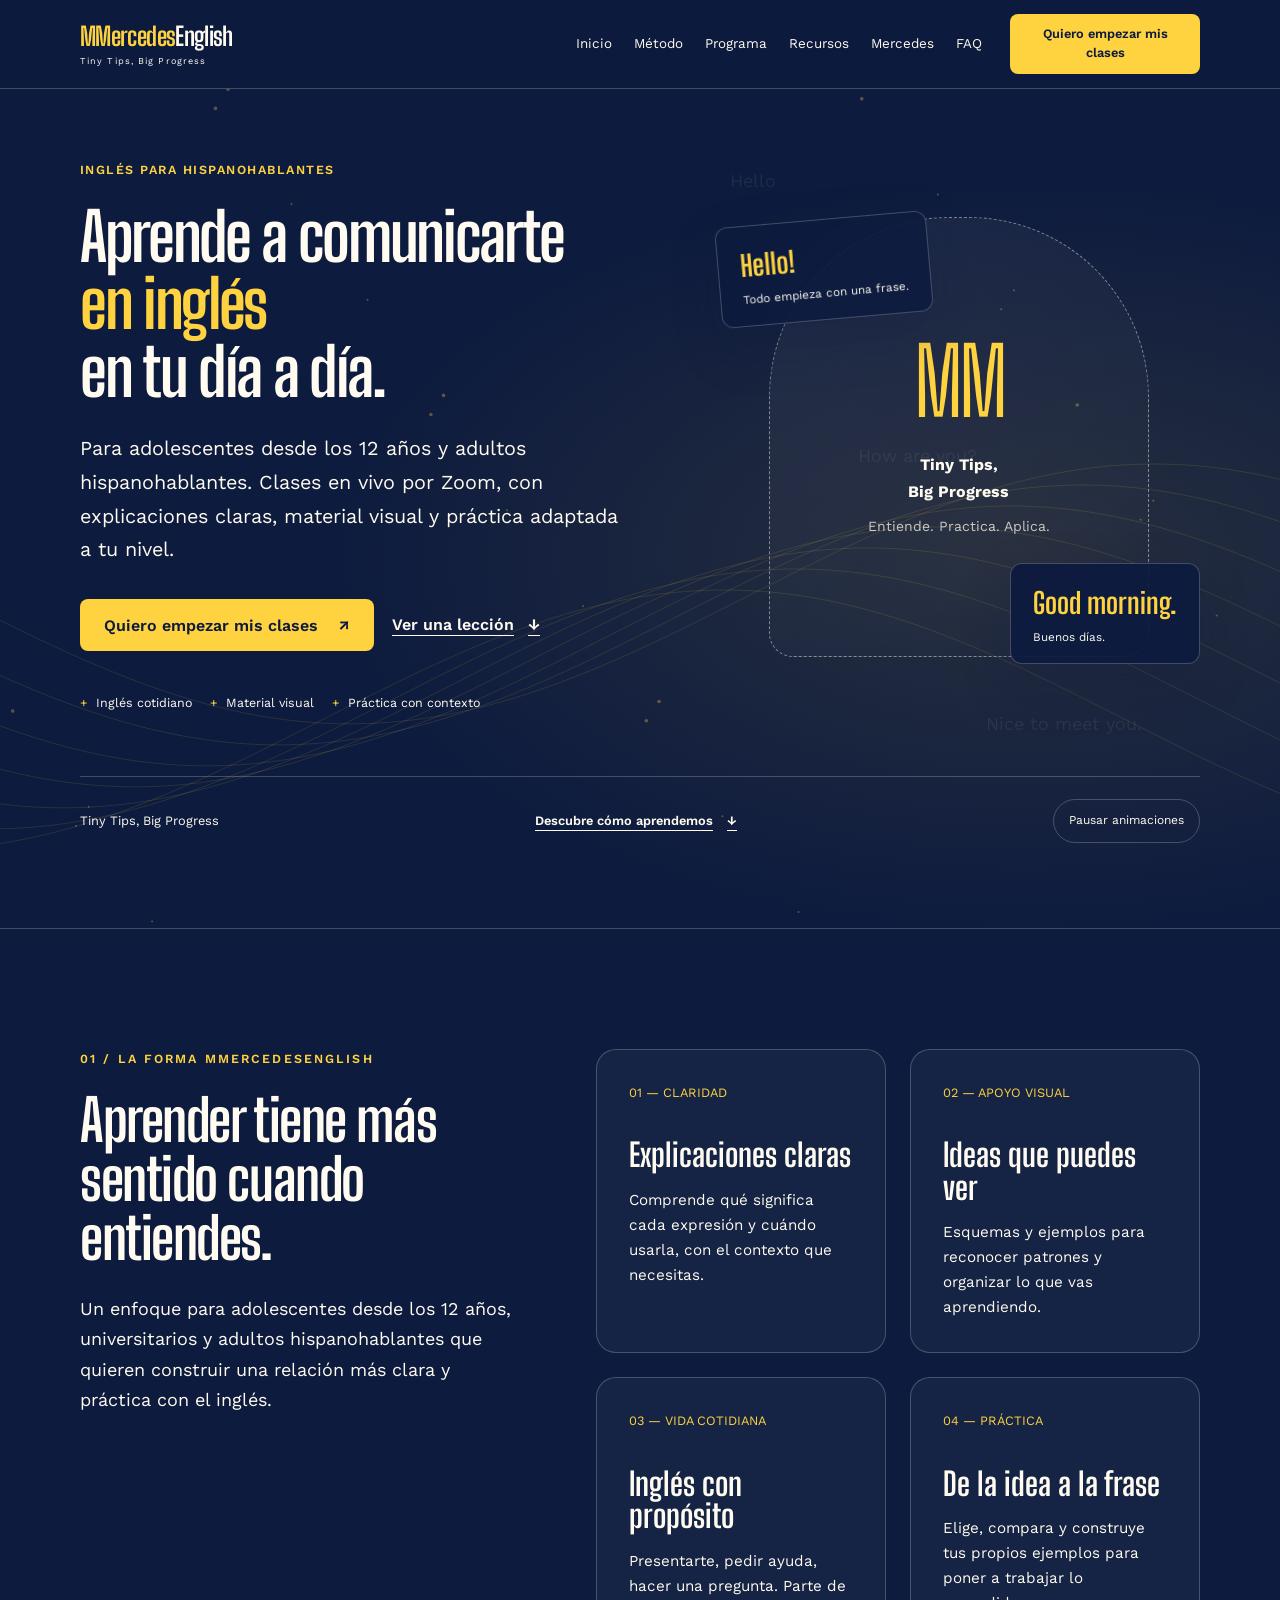
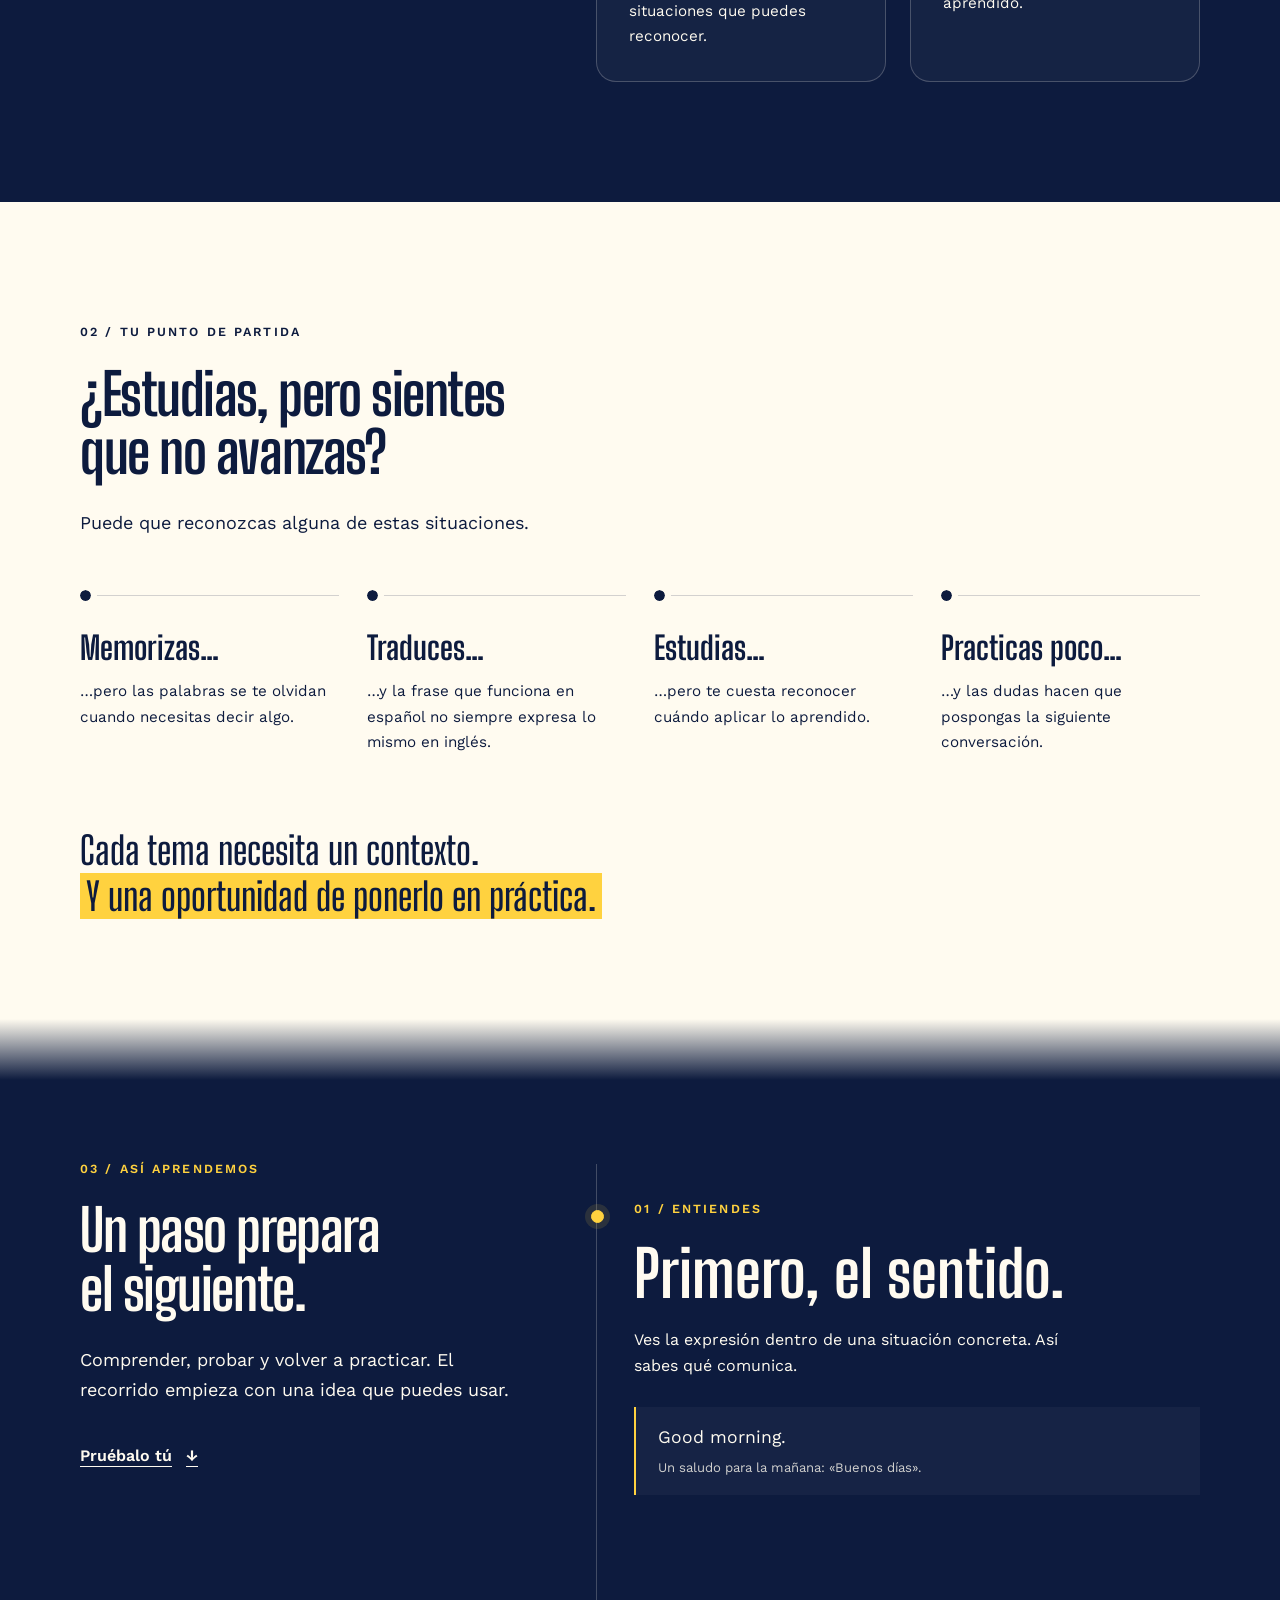
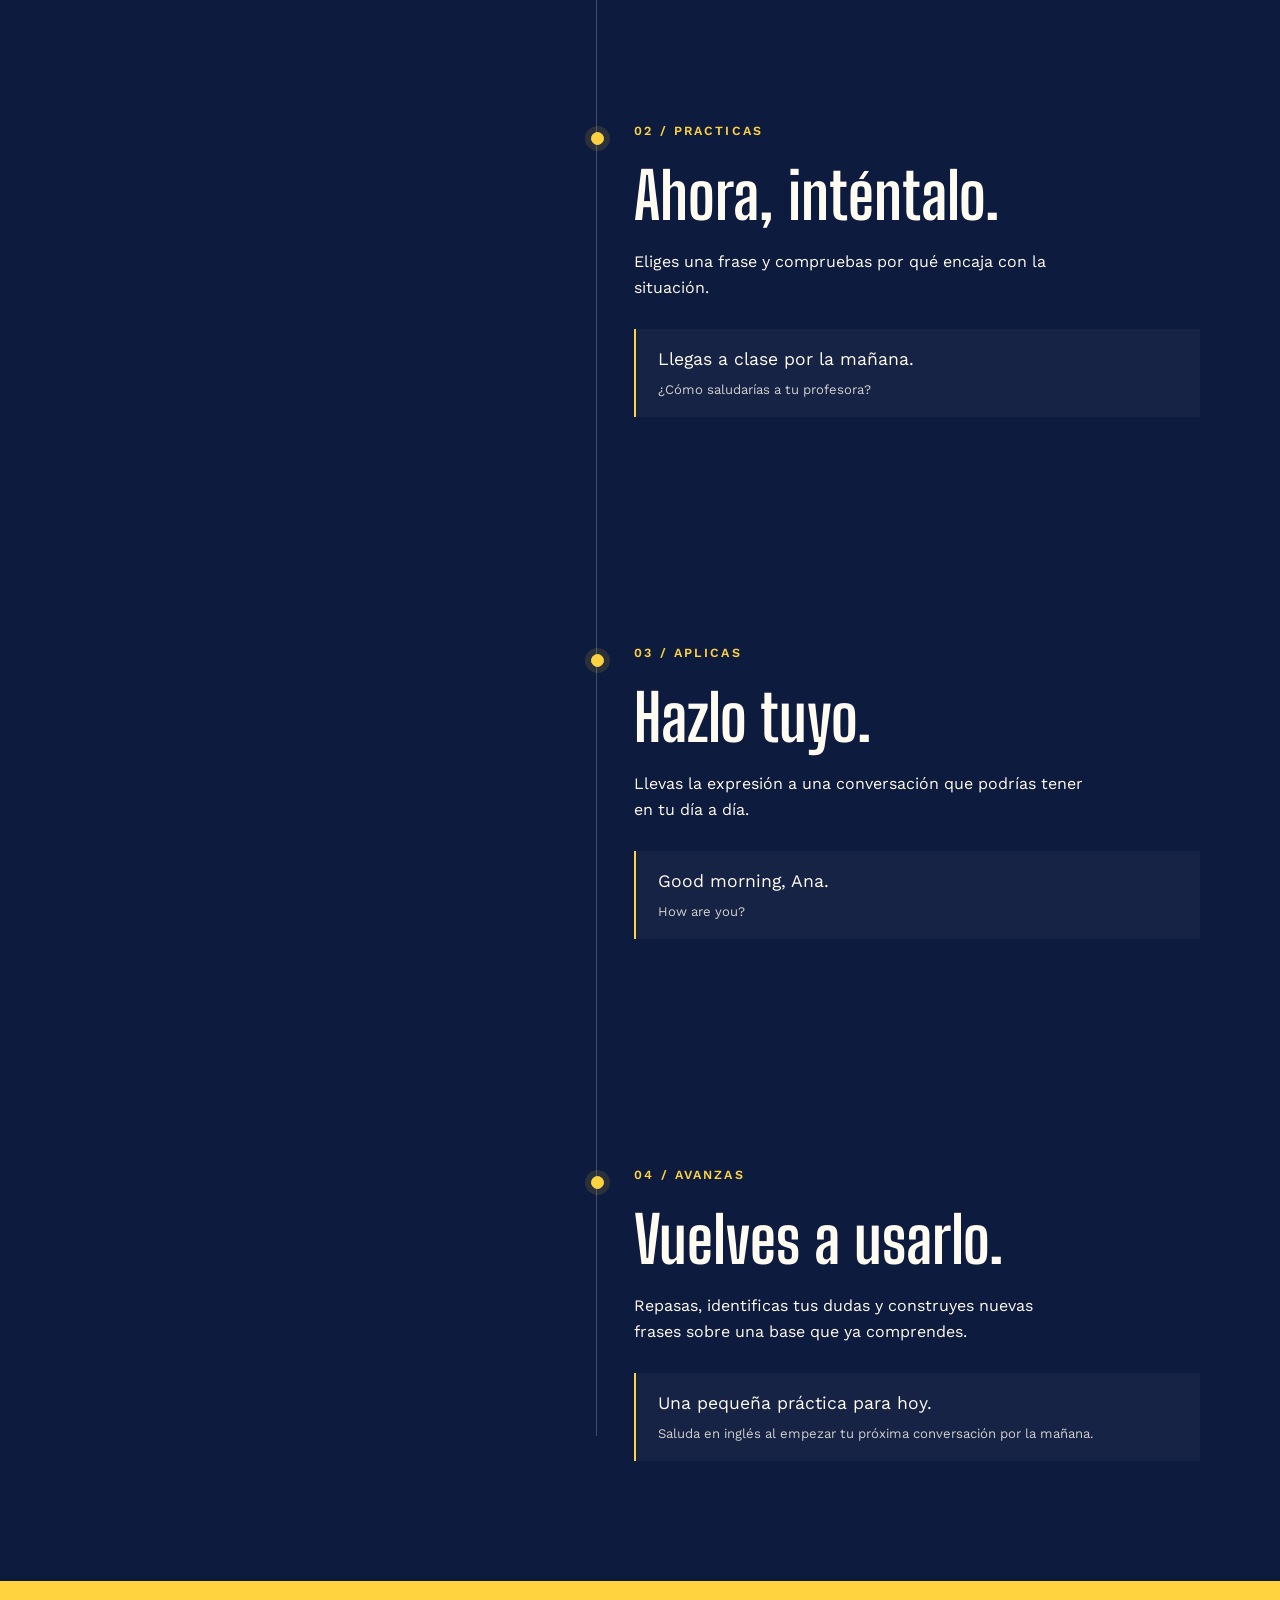
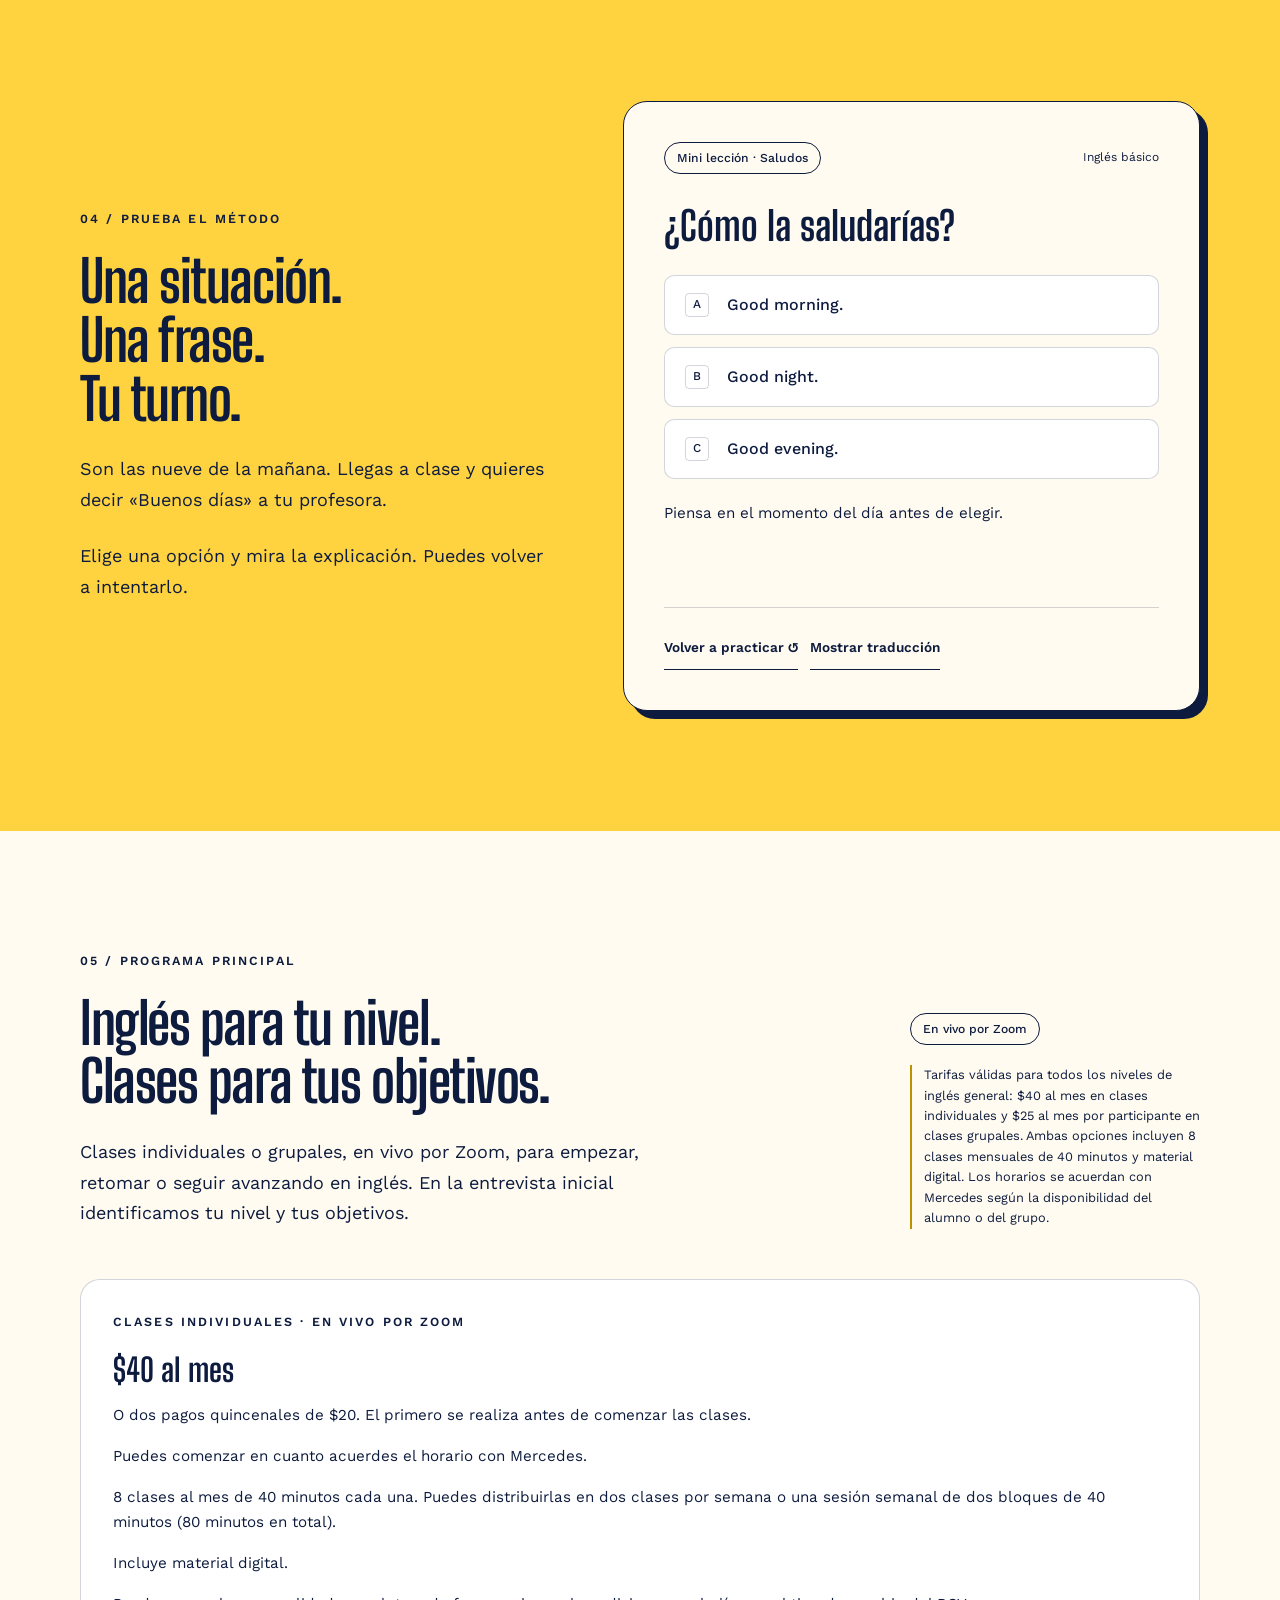
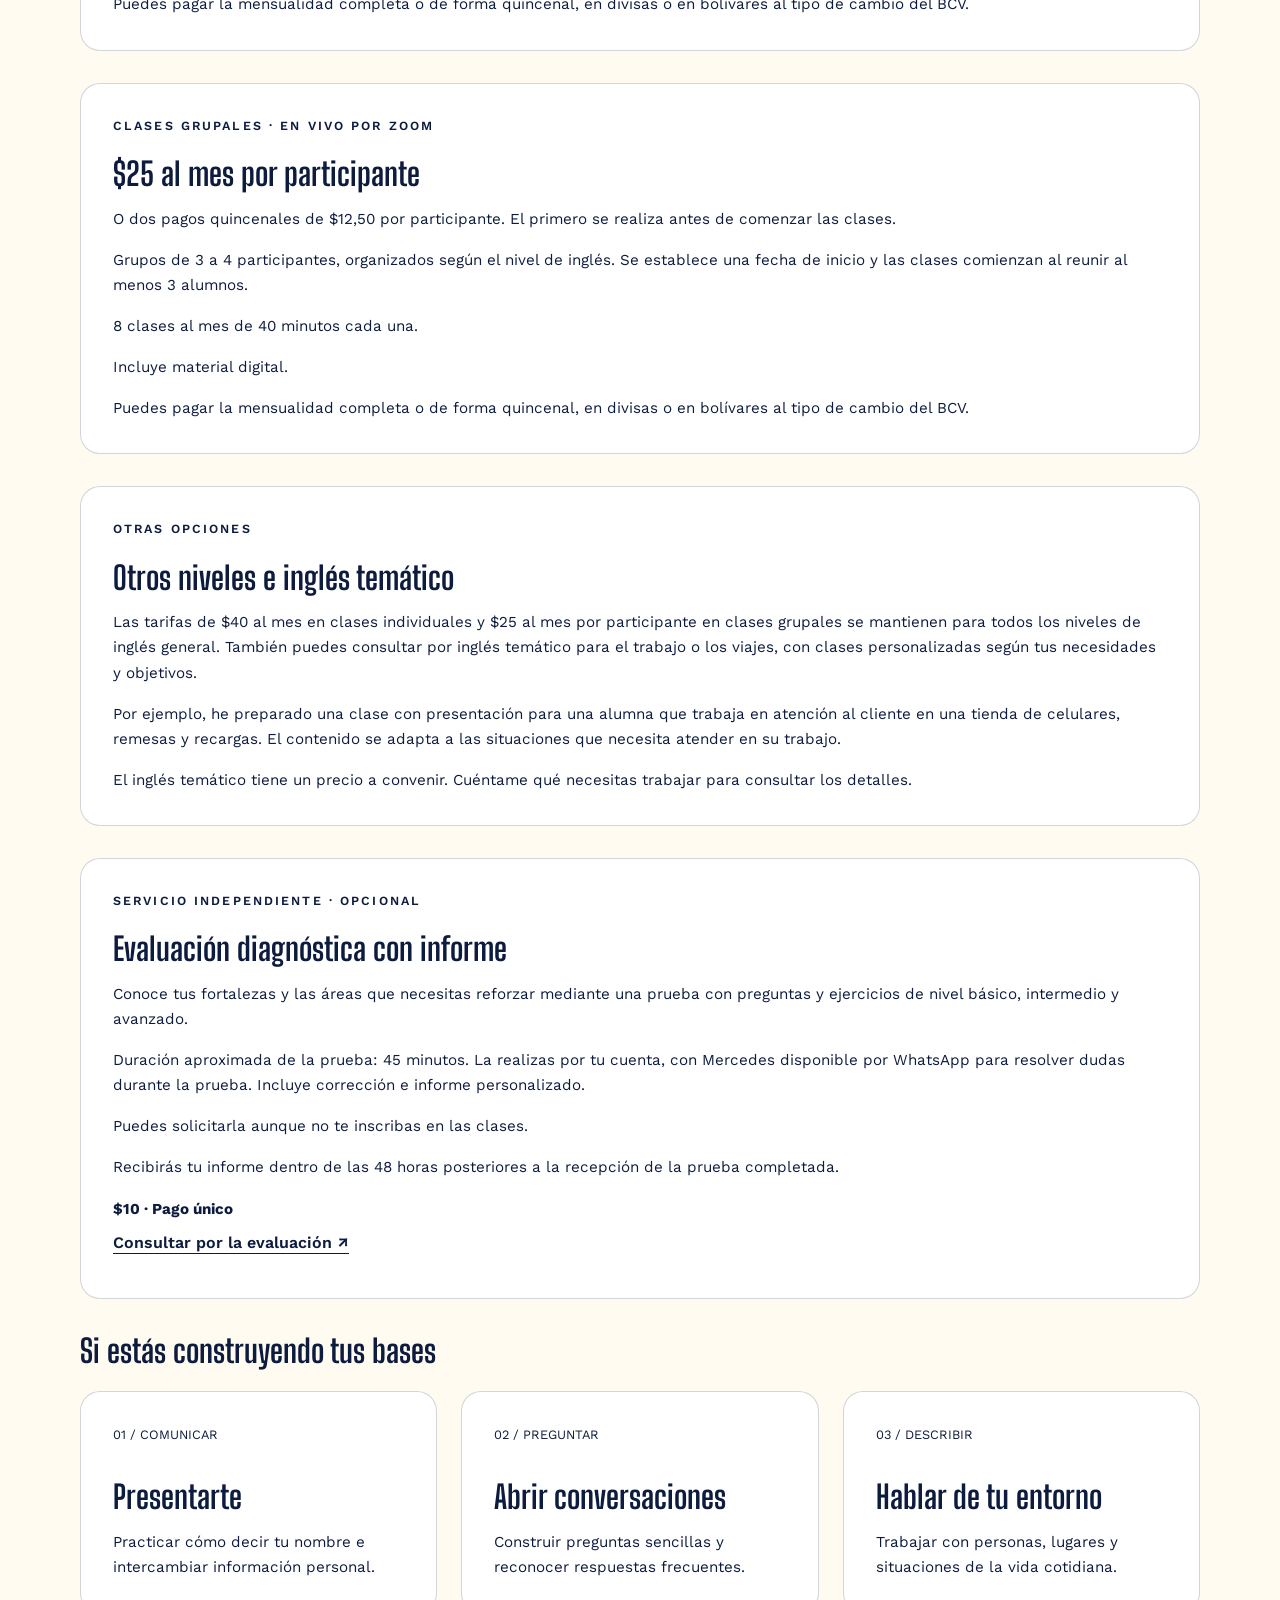
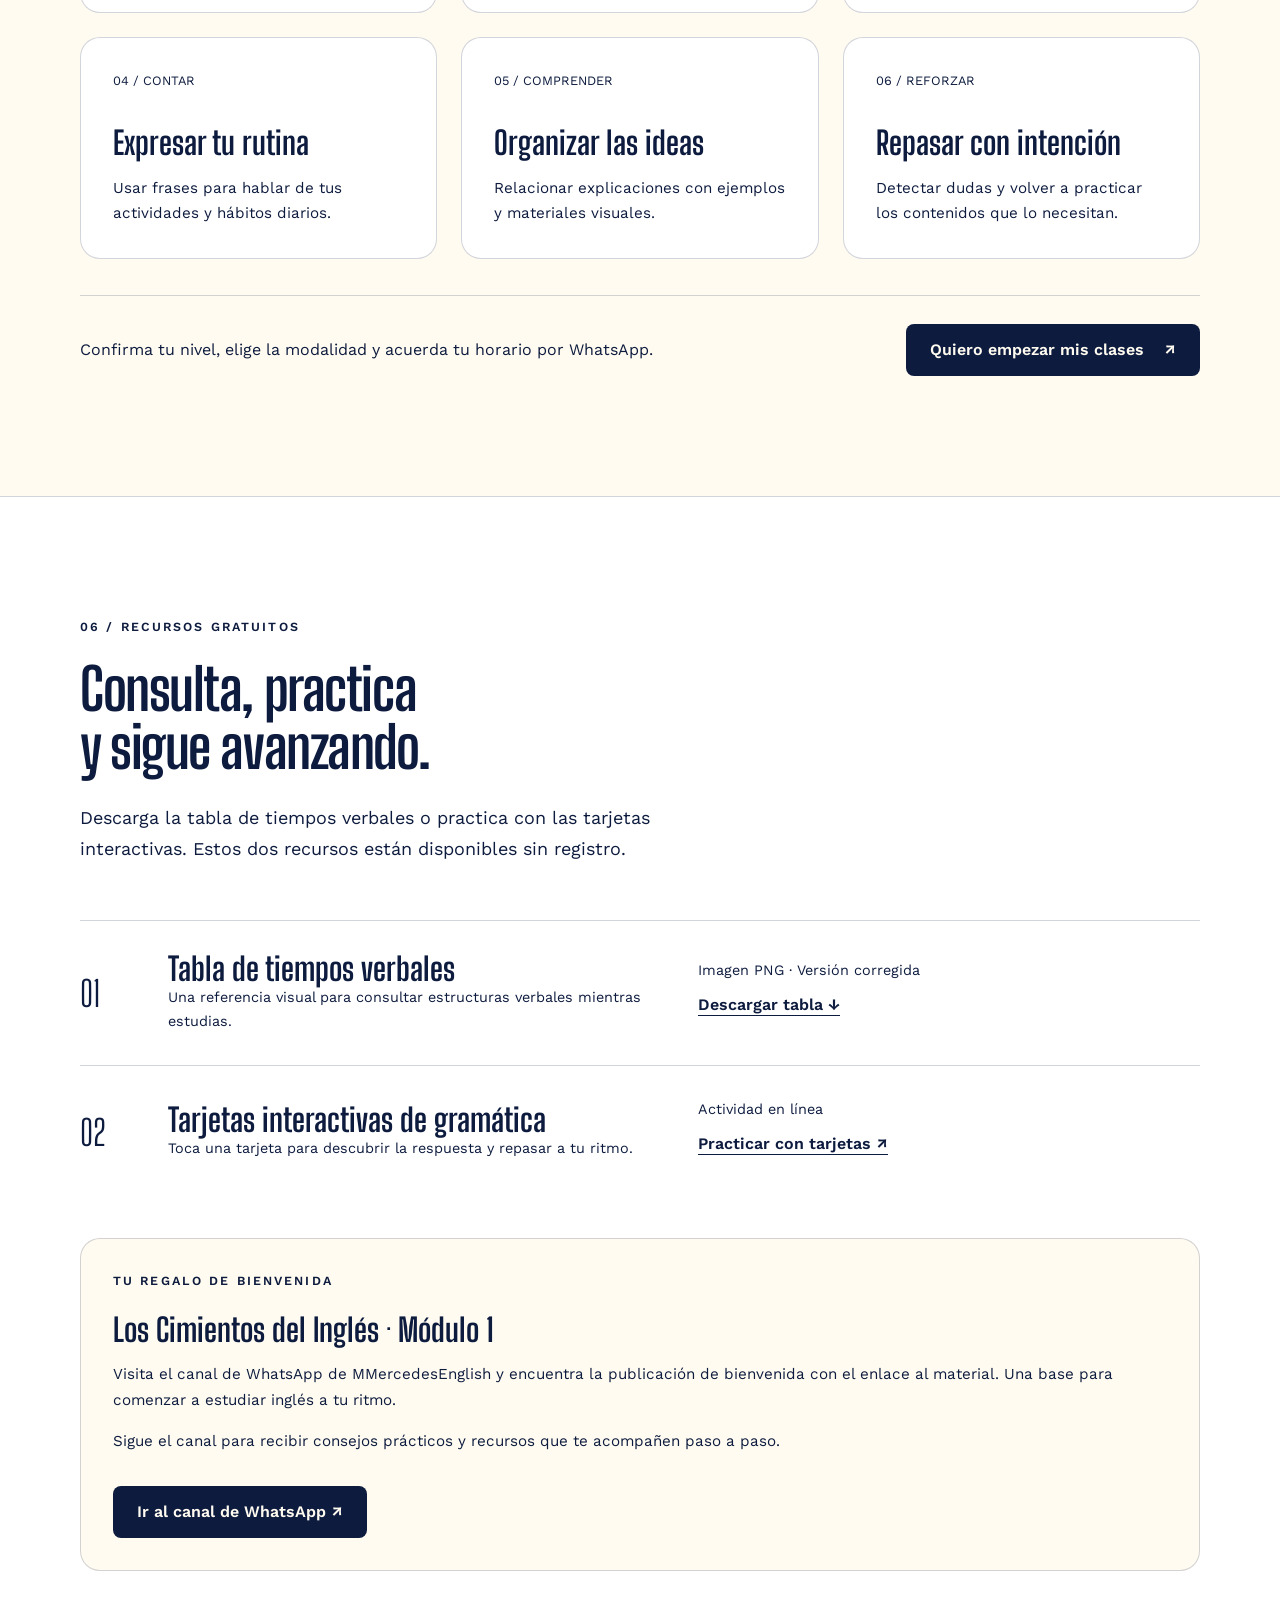
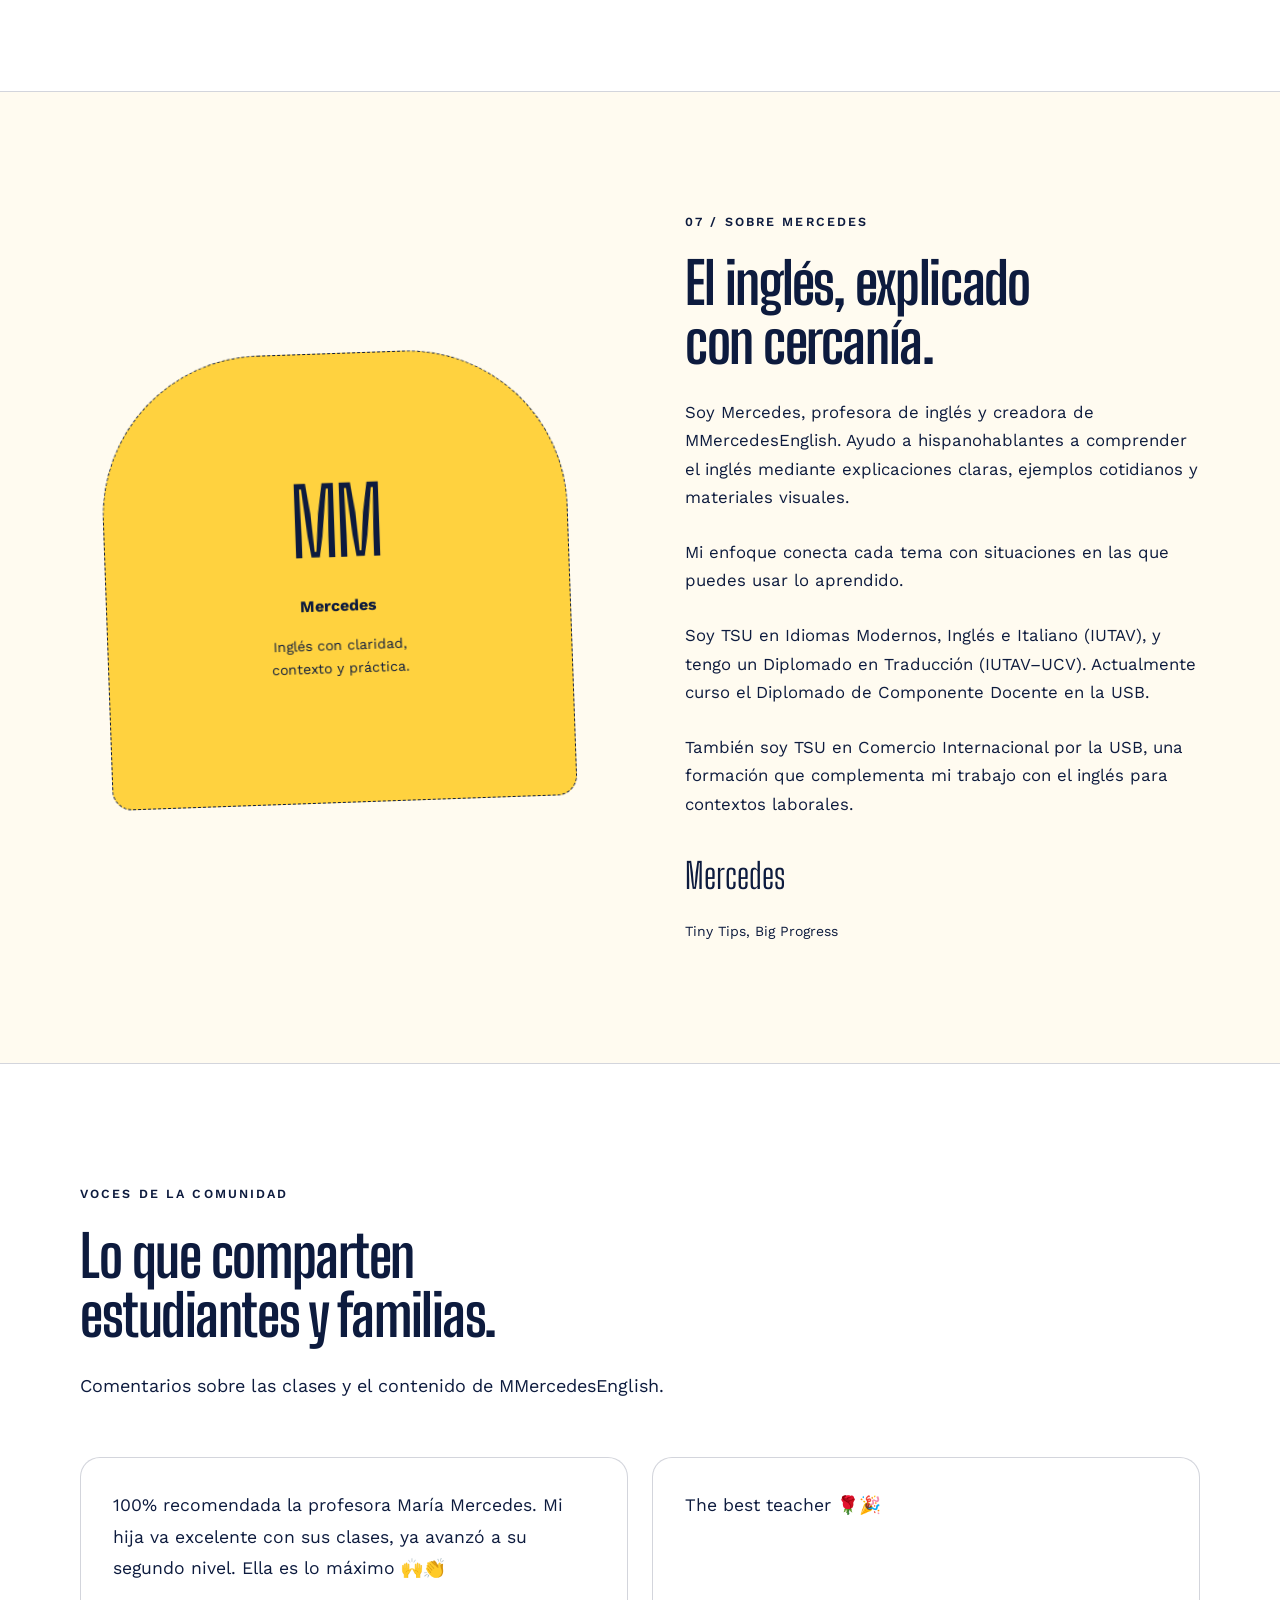
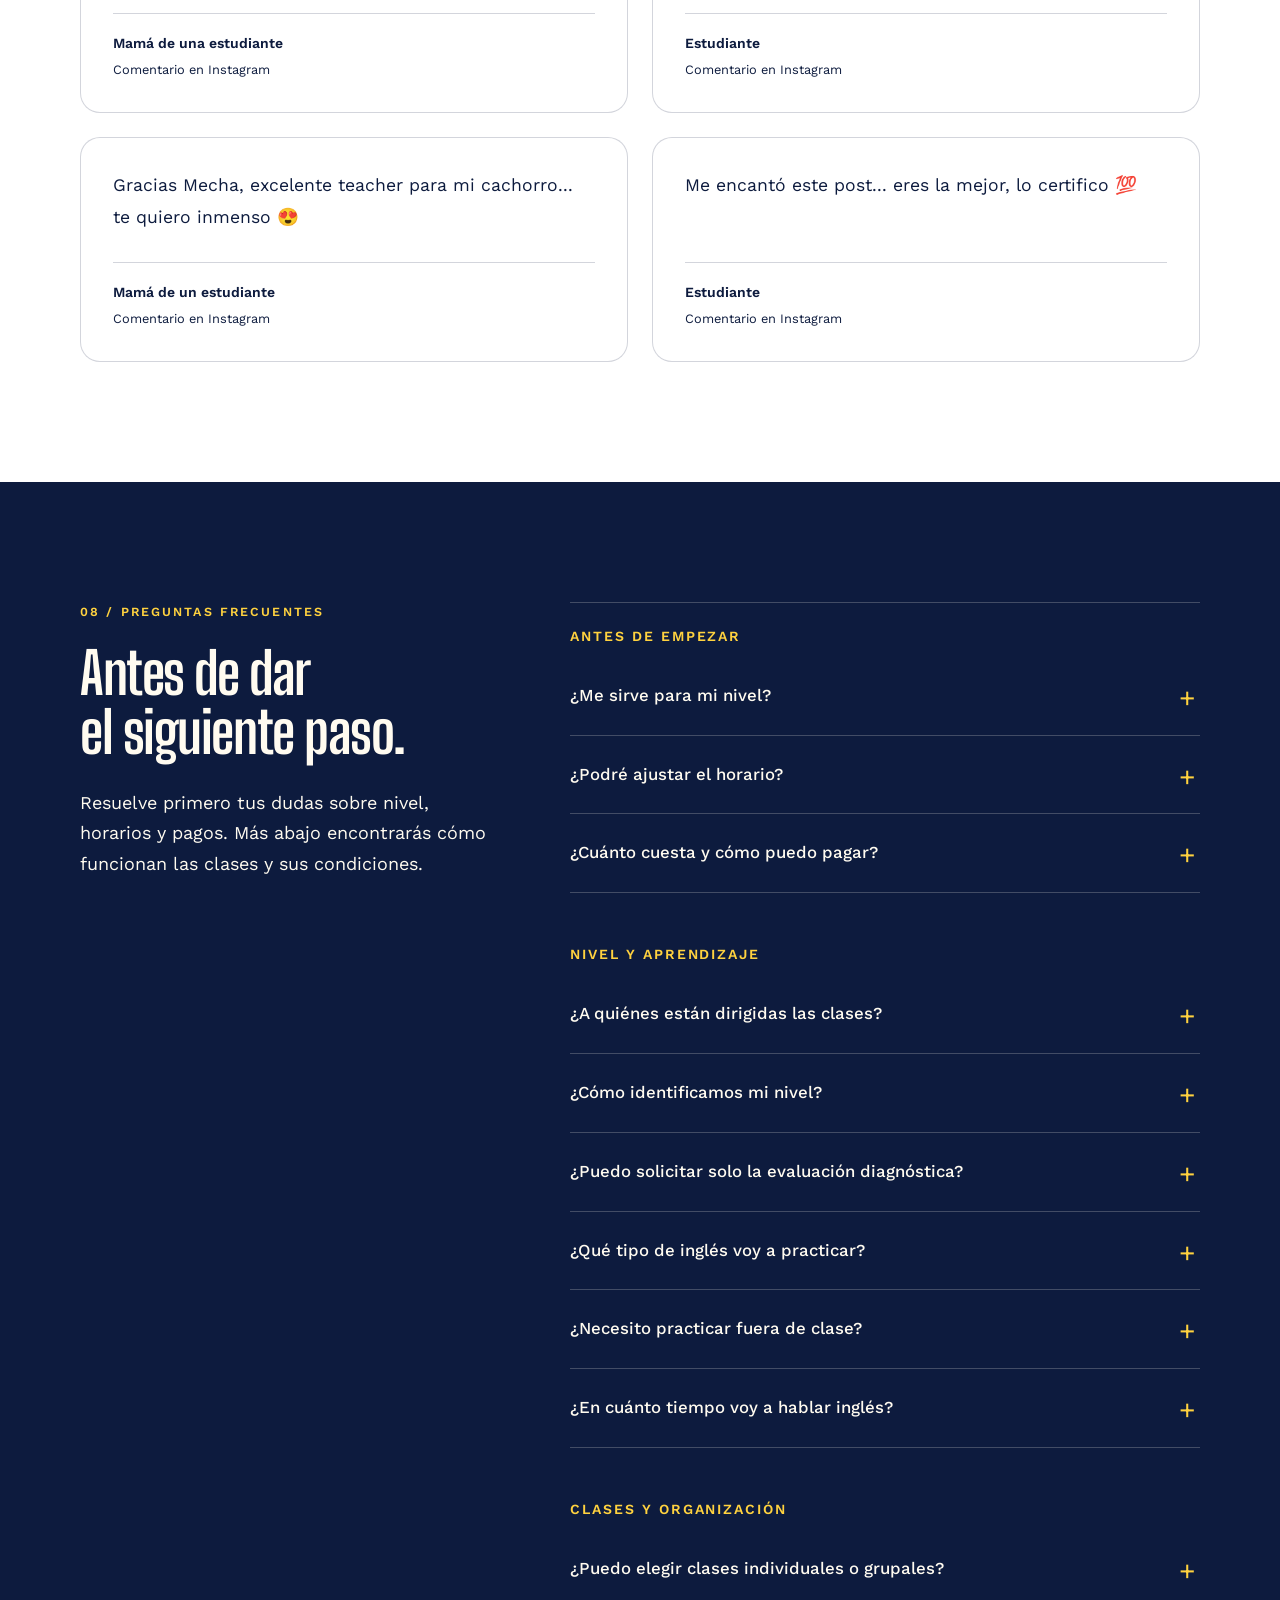
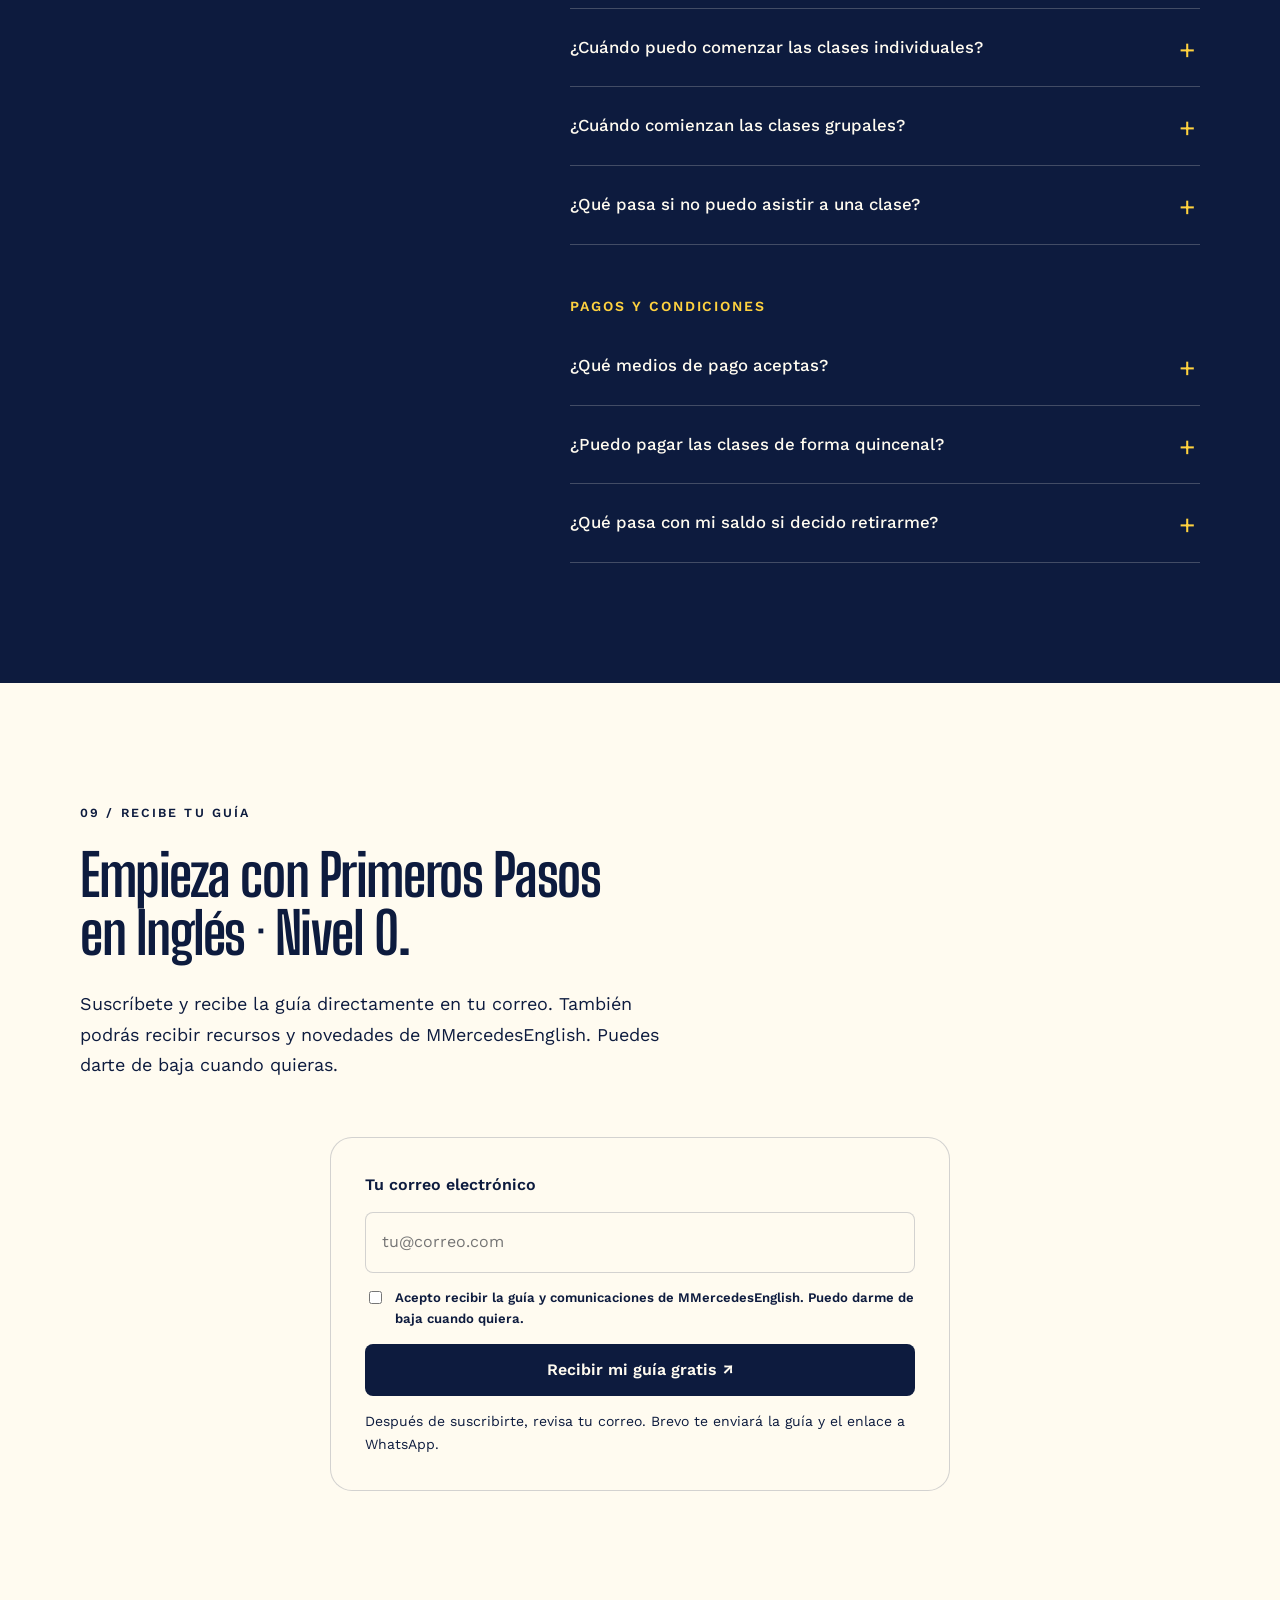
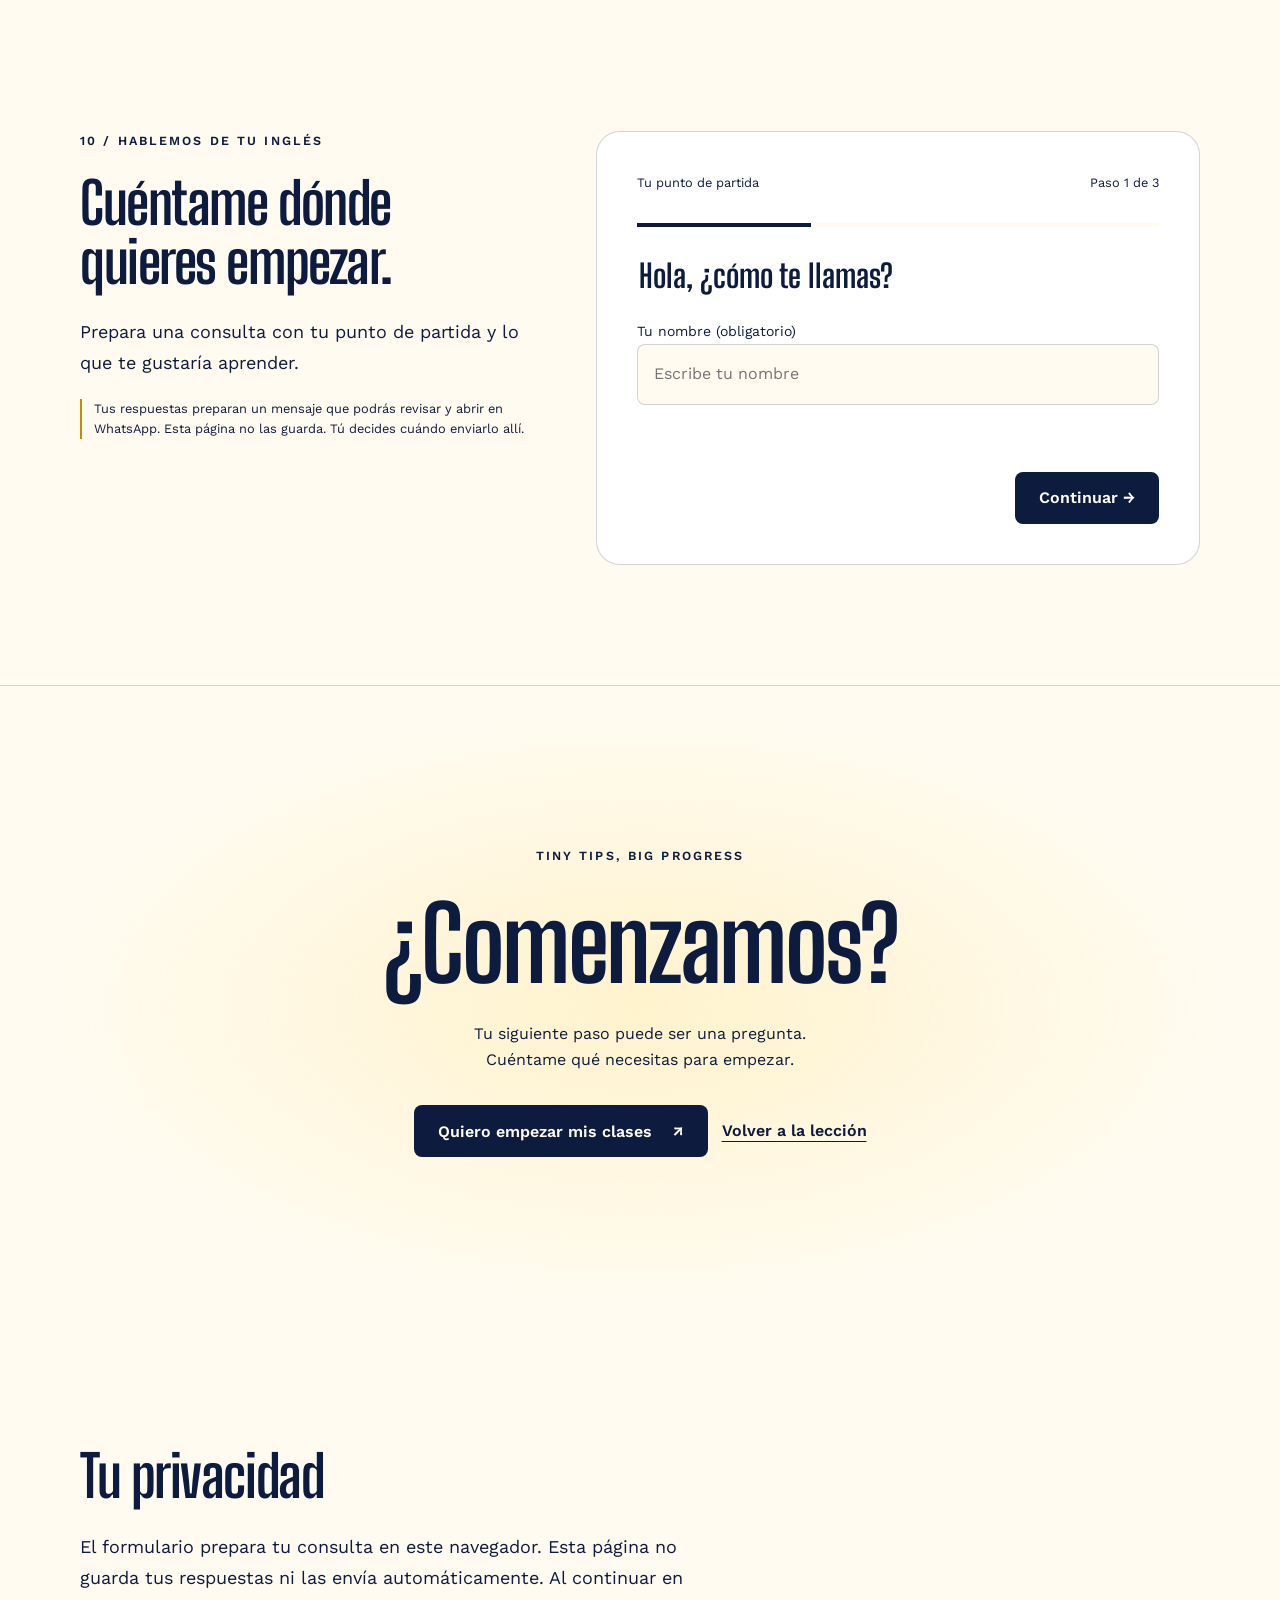
==== commit b8b3b805: "Usar ruta relativa en el enlace a las flashcards Co-Authored-By: Claude Opus 5.5 <noreply@anthropic." ====
--- a/index.html
+++ b/index.html
@@ -61,13 +61,13 @@
   <section class="section problems" id="dificultades" aria-labelledby="problemsTitle"><div class="wrap"><div class="heading reveal"><span class="eyebrow">02 / Tu punto de partida</span><h2 id="problemsTitle">¿Estudias, pero sientes<br>que no avanzas?</h2><p class="lede">Puede que reconozcas alguna de estas situaciones.</p></div><div class="timeline"><article class="problem reveal"><h3>Memorizas…</h3><p>…pero las palabras se te olvidan cuando necesitas decir algo.</p></article><article class="problem reveal"><h3>Traduces…</h3><p>…y la frase que funciona en español no siempre expresa lo mismo en inglés.</p></article><article class="problem reveal"><h3>Estudias…</h3><p>…pero te cuesta reconocer cuándo aplicar lo aprendido.</p></article><article class="problem reveal"><h3>Practicas poco…</h3><p>…y las dudas hacen que pospongas la siguiente conversación.</p></article></div><p class="bridge reveal">Cada tema necesita un contexto.<br><span>Y una oportunidad de ponerlo en práctica.</span></p></div></section>
   <section class="section dark method" id="metodo" aria-labelledby="methodTitle"><div class="wrap method-grid"><div class="method-intro reveal"><span class="eyebrow">03 / Así aprendemos</span><h2 id="methodTitle">Un paso prepara<br>el siguiente.</h2><p class="lede">Comprender, probar y volver a practicar. El recorrido empieza con una idea que puedes usar.</p><a class="text-link" href="#prueba" style="margin-top:28px">Pruébalo tú <span aria-hidden="true">↓</span></a></div><div class="steps"><article class="step reveal"><span class="eyebrow">01 / Entiendes</span><h3>Primero, el sentido.</h3><p>Ves la expresión dentro de una situación concreta. Así sabes qué comunica.</p><div class="example"><span lang="en">Good morning.</span><small>Un saludo para la mañana: «Buenos días».</small></div></article><article class="step reveal"><span class="eyebrow">02 / Practicas</span><h3>Ahora, inténtalo.</h3><p>Eliges una frase y compruebas por qué encaja con la situación.</p><div class="example">Llegas a clase por la mañana.<small>¿Cómo saludarías a tu profesora?</small></div></article><article class="step reveal"><span class="eyebrow">03 / Aplicas</span><h3>Hazlo tuyo.</h3><p>Llevas la expresión a una conversación que podrías tener en tu día a día.</p><div class="example" lang="en">Good morning, Ana.<small>How are you?</small></div></article><article class="step reveal"><span class="eyebrow">04 / Avanzas</span><h3>Vuelves a usarlo.</h3><p>Repasas, identificas tus dudas y construyes nuevas frases sobre una base que ya comprendes.</p><div class="example">Una pequeña práctica para hoy.<small>Saluda en inglés al empezar tu próxima conversación por la mañana.</small></div></article></div></div></section>
   <section class="section try" id="prueba" aria-labelledby="tryTitle"><div class="wrap try-grid"><div class="reveal"><span class="eyebrow">04 / Prueba el método</span><h2 id="tryTitle">Una situación.<br>Una frase.<br>Tu turno.</h2><p class="lede">Son las nueve de la mañana. Llegas a clase y quieres decir «Buenos días» a tu profesora.</p><p class="lede">Elige una opción y mira la explicación. Puedes volver a intentarlo.</p></div><div class="lesson reveal"><div class="lesson-top"><span class="pill">Mini lección · Saludos</span><span>Inglés básico</span></div><h3>¿Cómo la saludarías?</h3><div class="lesson-options" role="group" aria-label="Elige el saludo para la mañana"><button class="answer" type="button" data-answer="morning" aria-pressed="false"><span aria-hidden="true">A</span><span lang="en">Good morning.</span></button><button class="answer" type="button" data-answer="night" aria-pressed="false"><span aria-hidden="true">B</span><span lang="en">Good night.</span></button><button class="answer" type="button" data-answer="evening" aria-pressed="false"><span aria-hidden="true">C</span><span lang="en">Good evening.</span></button></div><div class="feedback" id="lessonFeedback" role="status" aria-live="polite" aria-atomic="true">Piensa en el momento del día antes de elegir.</div><div class="lesson-tools"><button class="plain-btn" id="lessonReset" type="button">Volver a practicar ↺</button><button class="plain-btn" id="translationToggle" type="button" aria-expanded="false" aria-controls="translation">Mostrar traducción</button></div><p id="translation" class="small" hidden style="margin-top:16px"><span lang="en">Good morning.</span> = Buenos días.</p></div></div></section>
-  <section class="section" id="programa" aria-labelledby="programTitle"><div class="wrap"><div class="program-head reveal"><div class="heading"><span class="eyebrow">05 / Programa principal</span><h2 id="programTitle">Inglés para tu nivel.<br>Clases para tus objetivos.</h2><p class="lede">Clases individuales o grupales, en vivo por Zoom, para empezar, retomar o seguir avanzando en inglés. En la entrevista inicial identificamos tu nivel y tus objetivos.</p></div><div class="program-note"><span class="pill">En vivo por Zoom</span><p class="pending">Tarifas válidas para todos los niveles de inglés general: $40 al mes en clases individuales y $25 al mes por participante en clases grupales. Ambas opciones incluyen 8 clases mensuales de 40 minutos y material digital. Los horarios se acuerdan con Mercedes según la disponibilidad del alumno o del grupo.</p></div></div><div class="card" style="margin-bottom:32px"><span class="eyebrow">Clases individuales · En vivo por Zoom</span><h3>$40 al mes por participante</h3><p>O dos pagos quincenales de $20. El primero se realiza antes de comenzar las clases.</p><p>Puedes comenzar en cuanto acuerdes el horario con Mercedes.</p><p>8 clases al mes de 40 minutos cada una. Puedes distribuirlas en dos clases por semana o una sesión semanal de dos bloques de 40 minutos (80 minutos en total).</p><p>Incluye material digital.</p><p class="small">Puedes pagar la mensualidad completa o de forma quincenal, en divisas o en bolívares al tipo de cambio del BCV.</p></div><div class="card" style="margin-bottom:32px"><span class="eyebrow">Clases grupales · En vivo por Zoom</span><h3>$25 al mes por participante</h3><p>O dos pagos quincenales de $12,50 por participante. El primero se realiza antes de comenzar las clases.</p><p>Grupos de 3 a 4 participantes, organizados según el nivel de inglés. Se establece una fecha de inicio y las clases comienzan al reunir al menos 3 alumnos.</p><p>8 clases al mes de 40 minutos cada una.</p><p>Incluye material digital.</p><p class="small">Puedes pagar la mensualidad completa o de forma quincenal, en divisas o en bolívares al tipo de cambio del BCV.</p></div><div class="card" style="margin-bottom:32px"><span class="eyebrow">Otras opciones</span><h3>Otros niveles e inglés temático</h3><p>Las tarifas de $40 al mes en clases individuales y $25 al mes por participante en clases grupales se mantienen para todos los niveles de inglés general. También puedes consultar por inglés temático para el trabajo o los viajes, con clases personalizadas según tus necesidades y objetivos.</p><p>Por ejemplo, he preparado una clase con presentación para una alumna que trabaja en atención al cliente en una tienda de celulares, remesas y recargas. El contenido se adapta a las situaciones que necesita atender en su trabajo.</p><p>El inglés temático tiene un precio a convenir. Cuéntame qué necesitas trabajar para consultar los detalles.</p></div><div class="card" style="margin-bottom:32px"><span class="eyebrow">Servicio independiente · Opcional</span><h3>Evaluación diagnóstica con informe</h3><p>Conoce tus fortalezas y las áreas que necesitas reforzar mediante una prueba con preguntas y ejercicios de nivel básico, intermedio y avanzado.</p><p>Duración aproximada de la prueba: 45 minutos. La realizas por tu cuenta, con Mercedes disponible por WhatsApp para resolver dudas durante la prueba. Incluye corrección e informe personalizado.</p><p>Puedes solicitarla aunque no te inscribas en las clases.</p><p>Recibirás tu informe dentro de las 48 horas posteriores a la recepción de la prueba completada.</p><p><strong>$10 · Pago único</strong></p><a class="text-link" href="https://wa.me/19044266634?text=Hola%2C%20Mercedes.%20Me%20interesa%20la%20evaluaci%C3%B3n%20diagn%C3%B3stica%20con%20informe." target="_blank" rel="noopener noreferrer">Consultar por la evaluación ↗</a></div><h3 style="margin:36px 0 24px">Si estás construyendo tus bases</h3><div class="cards program-grid"><article class="card reveal"><span class="card-no">01 / COMUNICAR</span><h3>Presentarte</h3><p>Practicar cómo decir tu nombre e intercambiar información personal.</p></article><article class="card reveal"><span class="card-no">02 / PREGUNTAR</span><h3>Abrir conversaciones</h3><p>Construir preguntas sencillas y reconocer respuestas frecuentes.</p></article><article class="card reveal"><span class="card-no">03 / DESCRIBIR</span><h3>Hablar de tu entorno</h3><p>Trabajar con personas, lugares y situaciones de la vida cotidiana.</p></article><article class="card reveal"><span class="card-no">04 / CONTAR</span><h3>Expresar tu rutina</h3><p>Usar frases para hablar de tus actividades y hábitos diarios.</p></article><article class="card reveal"><span class="card-no">05 / COMPRENDER</span><h3>Organizar las ideas</h3><p>Relacionar explicaciones con ejemplos y materiales visuales.</p></article><article class="card reveal"><span class="card-no">06 / REFORZAR</span><h3>Repasar con intención</h3><p>Detectar dudas y volver a practicar los contenidos que lo necesitan.</p></article></div><div class="program-footer reveal"><p>Confirma tu nivel, elige la modalidad y acuerda tu horario por WhatsApp.</p><a class="btn navy" href="https://wa.me/19044266634?text=Hola%2C%20Mercedes.%20Quiero%20confirmar%20mi%20nivel%2C%20elegir%20la%20modalidad%20y%20acordar%20un%20horario%20para%20las%20clases." target="_blank" rel="noopener noreferrer">Quiero empezar mis clases <span aria-hidden="true">↗</span></a></div></div></section>
+  <section class="section" id="programa" aria-labelledby="programTitle"><div class="wrap"><div class="program-head reveal"><div class="heading"><span class="eyebrow">05 / Programa principal</span><h2 id="programTitle">Inglés para tu nivel.<br>Clases para tus objetivos.</h2><p class="lede">Clases individuales o grupales, en vivo por Zoom, para empezar, retomar o seguir avanzando en inglés. En la entrevista inicial identificamos tu nivel y tus objetivos.</p></div><div class="program-note"><span class="pill">En vivo por Zoom</span><p class="pending">Tarifas válidas para todos los niveles de inglés general: $40 al mes en clases individuales y $25 al mes por participante en clases grupales. Ambas opciones incluyen 8 clases mensuales de 40 minutos y material digital. Los horarios se acuerdan con Mercedes según la disponibilidad del alumno o del grupo.</p></div></div><div class="card" style="margin-bottom:32px"><span class="eyebrow">Clases individuales · En vivo por Zoom</span><h3>$40 al mes</h3><p>O dos pagos quincenales de $20. El primero se realiza antes de comenzar las clases.</p><p>Puedes comenzar en cuanto acuerdes el horario con Mercedes.</p><p>8 clases al mes de 40 minutos cada una. Puedes distribuirlas en dos clases por semana o una sesión semanal de dos bloques de 40 minutos (80 minutos en total).</p><p>Incluye material digital.</p><p class="small">Puedes pagar la mensualidad completa o de forma quincenal, en divisas o en bolívares al tipo de cambio del BCV.</p></div><div class="card" style="margin-bottom:32px"><span class="eyebrow">Clases grupales · En vivo por Zoom</span><h3>$25 al mes por participante</h3><p>O dos pagos quincenales de $12,50 por participante. El primero se realiza antes de comenzar las clases.</p><p>Grupos de 3 a 4 participantes, organizados según el nivel de inglés. Se establece una fecha de inicio y las clases comienzan al reunir al menos 3 alumnos.</p><p>8 clases al mes de 40 minutos cada una.</p><p>Incluye material digital.</p><p class="small">Puedes pagar la mensualidad completa o de forma quincenal, en divisas o en bolívares al tipo de cambio del BCV.</p></div><div class="card" style="margin-bottom:32px"><span class="eyebrow">Otras opciones</span><h3>Otros niveles e inglés temático</h3><p>Las tarifas de $40 al mes en clases individuales y $25 al mes por participante en clases grupales se mantienen para todos los niveles de inglés general. También puedes consultar por inglés temático para el trabajo o los viajes, con clases personalizadas según tus necesidades y objetivos.</p><p>Por ejemplo, he preparado una clase con presentación para una alumna que trabaja en atención al cliente en una tienda de celulares, remesas y recargas. El contenido se adapta a las situaciones que necesita atender en su trabajo.</p><p>El inglés temático tiene un precio a convenir. Cuéntame qué necesitas trabajar para consultar los detalles.</p></div><div class="card" style="margin-bottom:32px"><span class="eyebrow">Servicio independiente · Opcional</span><h3>Evaluación diagnóstica con informe</h3><p>Conoce tus fortalezas y las áreas que necesitas reforzar mediante una prueba con preguntas y ejercicios de nivel básico, intermedio y avanzado.</p><p>Duración aproximada de la prueba: 45 minutos. La realizas por tu cuenta, con Mercedes disponible por WhatsApp para resolver dudas durante la prueba. Incluye corrección e informe personalizado.</p><p>Puedes solicitarla aunque no te inscribas en las clases.</p><p>Recibirás tu informe dentro de las 48 horas posteriores a la recepción de la prueba completada.</p><p><strong>$10 · Pago único</strong></p><a class="text-link" href="https://wa.me/19044266634?text=Hola%2C%20Mercedes.%20Me%20interesa%20la%20evaluaci%C3%B3n%20diagn%C3%B3stica%20con%20informe." target="_blank" rel="noopener noreferrer">Consultar por la evaluación ↗</a></div><h3 style="margin:36px 0 24px">Si estás construyendo tus bases</h3><div class="cards program-grid"><article class="card reveal"><span class="card-no">01 / COMUNICAR</span><h3>Presentarte</h3><p>Practicar cómo decir tu nombre e intercambiar información personal.</p></article><article class="card reveal"><span class="card-no">02 / PREGUNTAR</span><h3>Abrir conversaciones</h3><p>Construir preguntas sencillas y reconocer respuestas frecuentes.</p></article><article class="card reveal"><span class="card-no">03 / DESCRIBIR</span><h3>Hablar de tu entorno</h3><p>Trabajar con personas, lugares y situaciones de la vida cotidiana.</p></article><article class="card reveal"><span class="card-no">04 / CONTAR</span><h3>Expresar tu rutina</h3><p>Usar frases para hablar de tus actividades y hábitos diarios.</p></article><article class="card reveal"><span class="card-no">05 / COMPRENDER</span><h3>Organizar las ideas</h3><p>Relacionar explicaciones con ejemplos y materiales visuales.</p></article><article class="card reveal"><span class="card-no">06 / REFORZAR</span><h3>Repasar con intención</h3><p>Detectar dudas y volver a practicar los contenidos que lo necesitan.</p></article></div><div class="program-footer reveal"><p>Confirma tu nivel, elige la modalidad y acuerda tu horario por WhatsApp.</p><a class="btn navy" href="https://wa.me/19044266634?text=Hola%2C%20Mercedes.%20Quiero%20confirmar%20mi%20nivel%2C%20elegir%20la%20modalidad%20y%20acordar%20un%20horario%20para%20las%20clases." target="_blank" rel="noopener noreferrer">Quiero empezar mis clases <span aria-hidden="true">↗</span></a></div></div></section>
   <section class="section resources" id="recursos" aria-labelledby="resourcesTitle"><div class="wrap"><div class="heading reveal"><span class="eyebrow">06 / Recursos gratuitos</span><h2 id="resourcesTitle">Consulta, practica<br>y sigue avanzando.</h2><p class="lede">Descarga la tabla de tiempos verbales o practica con las tarjetas interactivas. Estos dos recursos están disponibles sin registro.</p></div><article class="resource-row reveal"><span class="resource-index" aria-hidden="true">01</span><div><h3>Tabla de tiempos verbales</h3><p>Una referencia visual para consultar estructuras verbales mientras estudias.</p></div><div><p>Imagen PNG · Versión corregida</p><a class="text-link" href="mapa-16-tiempos-verbales.png" download="MMercedesEnglish-mapa-16-tiempos-verbales.png" aria-label="Descargar tabla de tiempos verbales corregida en PNG">Descargar tabla ↓</a></div></article><article class="resource-row reveal"><span class="resource-index" aria-hidden="true">02</span><div><h3>Tarjetas interactivas de gramática</h3><p>Toca una tarjeta para descubrir la respuesta y repasar a tu ritmo.</p></div><div><p>Actividad en línea</p><a class="text-link" href="flashcards_gramatica_ingles_v3.html" target="_blank" rel="noopener noreferrer" aria-label="Practicar con tarjetas: Tarjetas interactivas de gramática (abre en otra pestaña)">Practicar con tarjetas ↗</a></div></article><aside class="card reveal" id="los-cimientos" aria-labelledby="channelTitle" style="margin-top:40px;background:var(--cream);scroll-margin-top:110px"><span class="eyebrow">Tu regalo de bienvenida</span><h3 id="channelTitle">Los Cimientos del Inglés · Módulo 1</h3><p>Visita el canal de WhatsApp de MMercedesEnglish y encuentra la publicación de bienvenida con el enlace al material. Una base para comenzar a estudiar inglés a tu ritmo.</p><p>Sigue el canal para recibir consejos prácticos y recursos que te acompañen paso a paso.</p><div class="buttons"><a class="btn navy" href="https://whatsapp.com/channel/0029Vb8MbYDBfxnysh7DMk3F" target="_blank" rel="noopener noreferrer" aria-label="Ir al canal de WhatsApp (abre en otra pestaña)">Ir al canal de WhatsApp ↗</a></div></aside></div></section>
   <section class="section" id="mercedes" aria-labelledby="aboutTitle"><div class="wrap about-grid"><div class="reveal"><div class="about-photo"><div><div class="placeholder-mark" aria-hidden="true">MM</div><strong>Mercedes</strong><p class="small">Inglés con claridad,<br>contexto y práctica.</p></div></div></div><div class="about-copy reveal"><span class="eyebrow">07 / Sobre Mercedes</span><h2 id="aboutTitle">El inglés, explicado<br>con cercanía.</h2><p class="lede">Soy Mercedes, profesora de inglés y creadora de MMercedesEnglish. Ayudo a hispanohablantes a comprender el inglés mediante explicaciones claras, ejemplos cotidianos y materiales visuales.</p><p class="lede">Mi enfoque conecta cada tema con situaciones en las que puedes usar lo aprendido.</p><p class="lede">Soy TSU en Idiomas Modernos, Inglés e Italiano (IUTAV), y tengo un Diplomado en Traducción (IUTAV–UCV). Actualmente curso el Diplomado de Componente Docente en la USB.</p><p class="lede">También soy TSU en Comercio Internacional por la USB, una formación que complementa mi trabajo con el inglés para contextos laborales.</p><p class="signature">Mercedes</p><p class="small" lang="en">Tiny Tips, Big Progress</p></div></div></section>
 <section class="section testimonials" id="testimonios" aria-labelledby="testimonialsTitle"><div class="wrap"><div class="heading reveal"><span class="eyebrow">Voces de la comunidad</span><h2 id="testimonialsTitle">Lo que comparten<br>estudiantes y familias.</h2><p class="lede">Comentarios sobre las clases y el contenido de MMercedesEnglish.</p></div><div class="cards"><figure class="card reveal testimonial"><blockquote lang="es"><p>100% recomendada la profesora María Mercedes. Mi hija va excelente con sus clases, ya avanzó a su segundo nivel. Ella es lo máximo 🙌👏</p></blockquote><figcaption>Mamá de una estudiante<span>Comentario en Instagram</span></figcaption></figure><figure class="card reveal testimonial"><blockquote lang="en"><p>The best teacher 🌹🎉</p></blockquote><figcaption>Estudiante<span>Comentario en Instagram</span></figcaption></figure><figure class="card reveal testimonial"><blockquote lang="es"><p>Gracias Mecha, excelente teacher para mi cachorro... te quiero inmenso 😍</p></blockquote><figcaption>Mamá de un estudiante<span>Comentario en Instagram</span></figcaption></figure><figure class="card reveal testimonial"><blockquote lang="es"><p>Me encantó este post... eres la mejor, lo certifico 💯</p></blockquote><figcaption>Estudiante<span>Comentario en Instagram</span></figcaption></figure></div></div></section>
   <section class="section dark" id="faq" aria-labelledby="faqTitle"><div class="wrap faq-grid"><div class="reveal"><span class="eyebrow">08 / Preguntas frecuentes</span><h2 id="faqTitle">Antes de dar<br>el siguiente paso.</h2><p class="lede">Resuelve primero tus dudas sobre nivel, horarios y pagos. Más abajo encontrarás cómo funcionan las clases y sus condiciones.</p></div><div class="faq-list reveal"><section class="faq-group" aria-labelledby="faqGroup0"><h3 id="faqGroup0" class="faq-group-title">Antes de empezar</h3><details><summary>¿Me sirve para mi nivel?</summary><p>Puedes empezar desde cero, retomar lo que estudiaste o trabajar otros niveles de inglés general. En una entrevista inicial, Mercedes identifica tu nivel y tus objetivos. También ofrece inglés personalizado para trabajo y viajes, con precio a convenir.</p></details><details><summary>¿Podré ajustar el horario?</summary><p>Los horarios se acuerdan con Mercedes según la disponibilidad del alumno o del grupo. En clases individuales puedes elegir dos clases semanales de 40 minutos o una sesión semanal de 80 minutos. Las clases son en vivo por Zoom.</p></details><details><summary>¿Cuánto cuesta y cómo puedo pagar?</summary><p>Las clases individuales cuestan $40 al mes; las grupales, $25 al mes por participante. Ambas incluyen 8 clases de 40 minutos y material digital. Puedes pagar la mensualidad completa o en dos pagos quincenales: $20 o $12,50, respectivamente. El primer pago se realiza antes de comenzar. Para Venezuela se acepta Pago Móvil; también puedes consultar por Zelle. Los datos de pago se coordinan por WhatsApp.</p></details></section><section class="faq-group" aria-labelledby="faqGroup1"><h3 id="faqGroup1" class="faq-group-title">Nivel y aprendizaje</h3><details><summary>¿A quiénes están dirigidas las clases?</summary><p>Las clases están dirigidas a adolescentes desde los 12 años, universitarios y adultos hispanohablantes con ganas de aprender, disposición para practicar y compromiso con las clases.</p></details><details><summary>¿Cómo identificamos mi nivel?</summary><p>En una entrevista inicial, Mercedes identifica tu nivel y lo que necesitas aprender. Si quieres una evaluación más detallada, puedes solicitar una prueba diagnóstica con informe personalizado.</p></details><details><summary>¿Puedo solicitar solo la evaluación diagnóstica?</summary><p>Sí. Es un servicio independiente y opcional, disponible aunque no te inscribas en las clases. La prueba dura aproximadamente 45 minutos y la realizas por tu cuenta, con Mercedes disponible por WhatsApp para resolver dudas durante la prueba. Incluye preguntas y ejercicios de nivel básico, intermedio y avanzado, corrección e informe personalizado. El informe se entrega dentro de las 48 horas posteriores a la recepción de la prueba completada. La evaluación tiene un precio de $10, como pago único, e incluye el informe personalizado.</p></details><details><summary>¿Qué tipo de inglés voy a practicar?</summary><p>En inglés general, trabajas contenidos adecuados a tu nivel. Al construir tus bases, practicas cómo presentarte, intercambiar información, hacer preguntas y describir actividades, personas y lugares. Las clases temáticas se personalizan para situaciones de trabajo o viajes.</p></details><details><summary>¿Necesito practicar fuera de clase?</summary><p>Sí. Repasar y aplicar lo aprendido ayuda a consolidarlo. Las clases incluyen material digital para apoyar tu estudio.</p></details><details><summary>¿En cuánto tiempo voy a hablar inglés?</summary><p>No hay un plazo único. El progreso depende de tu punto de partida, constancia y práctica. La idea es trabajar habilidades concretas y reconocer qué puedes hacer con lo aprendido.</p></details></section><section class="faq-group" aria-labelledby="faqGroup2"><h3 id="faqGroup2" class="faq-group-title">Clases y organización</h3><details><summary>¿Puedo elegir clases individuales o grupales?</summary><p>Sí. Puedes elegir clases individuales o grupales. Ambas opciones son en vivo por Zoom y tienen precios diferentes. Los grupos son de 3 a 4 participantes y se organizan según el nivel de inglés. Se establece una fecha de inicio y las clases comienzan al reunir al menos 3 alumnos.</p></details><details><summary>¿Cuándo puedo comenzar las clases individuales?</summary><p>Puedes comenzar en cuanto acuerdes el horario con Mercedes.</p></details><details><summary>¿Cuándo comienzan las clases grupales?</summary><p>Se establece una fecha de inicio para cada grupo. Las clases comienzan al reunir al menos 3 alumnos, con un máximo de 4 participantes. Consulta por WhatsApp la próxima fecha y la disponibilidad.</p></details><details><summary>¿Qué pasa si no puedo asistir a una clase?</summary><p>Puedes solicitar la recuperación o reprogramación de la clase avisando a Mercedes con al menos 24 horas de anticipación. Esta opción aplica tanto a clases individuales como grupales. Si faltas a una clase grupal, puedes recuperarla por separado en un horario acordado con Mercedes o tomar la clase con otro grupo. En caso de emergencia, Mercedes puede considerar excepciones al aviso mínimo de 24 horas, según la situación.</p></details></section><section class="faq-group" aria-labelledby="faqGroup3"><h3 id="faqGroup3" class="faq-group-title">Pagos y condiciones</h3><details><summary>¿Qué medios de pago aceptas?</summary><p>Para Venezuela, puedes pagar por Pago Móvil. Para otros países, puedes pagar por Zelle. Coordina tu inscripción con Mercedes por WhatsApp para recibir los datos de pago. Los pagos se realizan fuera de esta página.</p></details><details><summary>¿Puedo pagar las clases de forma quincenal?</summary><p>Sí. Puedes dividir la mensualidad en dos pagos quincenales iguales: $20 para las clases individuales o $12,50 por participante para las grupales. El primer pago se realiza antes de comenzar las clases. Puedes pagar en divisas o en bolívares al tipo de cambio del BCV.</p></details><details><summary>¿Qué pasa con mi saldo si decido retirarme?</summary><p>El saldo pagado correspondiente a las clases no tomadas queda disponible para futuras clases. Puedes utilizarlo durante los tres meses siguientes a la fecha en que avises a Mercedes que te retiras.</p></details></section></div></div></section>
-<section class="section" id="brevo-suscripcion" aria-labelledby="brevoTitle"><div class="wrap"><div class="heading reveal"><span class="eyebrow">07 / Recibe tu guía</span><h2 id="brevoTitle">Empieza con Primeros Pasos<br>en Inglés · Nivel 0.</h2><p class="lede">Suscríbete y recibe la guía directamente en tu correo. También podrás recibir recursos y novedades de MMercedesEnglish. Puedes darte de baja cuando quieras.</p></div><div id="sib-container" class="brevo-card reveal"><div id="sib-form-container"><div id="error-message" class="sib-form-message-panel" role="alert" aria-live="polite" hidden></div><div id="success-message" class="sib-form-message-panel" role="status" aria-live="polite" hidden></div><form id="sib-form" method="POST" target="brevo-response" action="https://7f6e0f15.sibforms.com/serve/[base64]" data-type="subscription"><label for="BREVO_EMAIL">Tu correo electrónico</label><input id="BREVO_EMAIL" name="EMAIL" type="text" autocomplete="email" placeholder="tu@correo.com" data-required="true" required><input type="text" name="email_address_check" value="" class="input--hidden" aria-hidden="true" tabindex="-1"><input type="hidden" name="locale" value="es"><label class="brevo-consent"><input type="checkbox" name="OPT_IN" value="1" required> Acepto recibir la guía y comunicaciones de MMercedesEnglish. Puedo darme de baja cuando quiera.</label><button class="btn navy sib-form-block__button sib-form-block__button-with-loader" type="submit">Recibir mi guía gratis ↗</button><p class="small">Después de suscribirte, revisa tu correo. Brevo te enviará la guía y el enlace a WhatsApp.</p></form><iframe name="brevo-response" title="Respuesta de Brevo" hidden></iframe><p id="brevo-success-text" class="small" role="status" hidden>¡Listo! Revisa tu correo para descargar la guía. Si no lo ves en unos minutos, revisa Spam o Promociones.</p></div></div></div></section>
-<section class="section" id="contacto" aria-labelledby="contactTitle"><div class="wrap contact-grid"><div class="reveal"><span class="eyebrow">09 / Hablemos de tu inglés</span><h2 id="contactTitle">Cuéntame dónde<br>quieres empezar.</h2><p class="lede">Prepara una consulta con tu punto de partida y lo que te gustaría aprender.</p><p class="pending">Tus respuestas preparan un mensaje que podrás revisar y abrir en WhatsApp. Esta página no las guarda. Tú decides cuándo enviarlo allí.</p></div><div class="contact-card reveal"><form id="conversation" novalidate><div class="form-meta"><span>Tu punto de partida</span><span id="formStepText">Paso 1 de 3</span></div><progress id="formProgress" max="3" value="1" aria-label="Progreso de la consulta"></progress><fieldset data-step="0"><legend>Hola, ¿cómo te llamas?</legend><label class="small" for="firstName">Tu nombre (obligatorio)</label><input id="firstName" name="nombre" type="text" autocomplete="given-name" maxlength="60" required placeholder="Escribe tu nombre"></fieldset><fieldset data-step="1" hidden><legend>¿Qué nivel crees que tienes?</legend><label class="radio-choice"><input type="radio" name="nivel" value="Nunca estudié inglés" required> Nunca estudié inglés</label><label class="radio-choice"><input type="radio" name="nivel" value="Tengo un nivel básico"> Tengo un nivel básico</label><label class="radio-choice"><input type="radio" name="nivel" value="Tengo un nivel intermedio"> Tengo un nivel intermedio</label><label class="radio-choice"><input type="radio" name="nivel" value="No estoy seguro de mi nivel"> No estoy seguro de mi nivel</label></fieldset><fieldset data-step="2" hidden><legend>¿Qué te gustaría lograr?</legend><label for="objective" class="small">Tu objetivo (obligatorio)</label><textarea id="objective" name="objetivo" maxlength="500" required placeholder="Por ejemplo: quiero presentarme y hacer preguntas en inglés."></textarea></fieldset><p class="form-error" id="formError" role="alert"></p><div class="form-actions"><button class="plain-btn" id="formBack" type="button" hidden>← Volver</button><button class="btn navy" id="formNext" type="submit">Continuar →</button></div></form><div id="formReview" hidden><span class="eyebrow">Tu consulta está preparada</span><h3 id="reviewTitle" tabindex="-1">Revisa tu mensaje.</h3><p id="messagePreview" class="review-text"></p><p class="small">El mensaje aún no se ha enviado. Ábrelo en WhatsApp, revísalo y pulsa Enviar cuando quieras.</p><div class="buttons"><a class="btn navy" id="whatsappMessage" href="https://wa.me/19044266634" target="_blank" rel="noopener noreferrer">Continuar en WhatsApp ↗</a><button class="plain-btn" id="copyMessage" type="button">Copiar mensaje</button><button class="plain-btn" id="editMessage" type="button">Editar respuestas</button></div><p id="copyStatus" class="small" role="status" style="margin-top:16px"></p><p class="pending">WhatsApp de Mercedes: +1 (904) 426-6634. Se abrirá en otra pestaña o en la aplicación.</p></div></div></div></section>
+<section class="section" id="brevo-suscripcion" aria-labelledby="brevoTitle"><div class="wrap"><div class="heading reveal"><span class="eyebrow">09 / Recibe tu guía</span><h2 id="brevoTitle">Empieza con Primeros Pasos<br>en Inglés · Nivel 0.</h2><p class="lede">Suscríbete y recibe la guía directamente en tu correo. También podrás recibir recursos y novedades de MMercedesEnglish. Puedes darte de baja cuando quieras.</p></div><div id="sib-container" class="brevo-card reveal"><div id="sib-form-container"><div id="error-message" class="sib-form-message-panel" role="alert" aria-live="polite" hidden></div><div id="success-message" class="sib-form-message-panel" role="status" aria-live="polite" hidden></div><form id="sib-form" method="POST" target="brevo-response" action="https://7f6e0f15.sibforms.com/serve/[base64]" data-type="subscription"><label for="BREVO_EMAIL">Tu correo electrónico</label><input id="BREVO_EMAIL" name="EMAIL" type="text" autocomplete="email" placeholder="tu@correo.com" data-required="true" required><input type="text" name="email_address_check" value="" class="input--hidden" aria-hidden="true" tabindex="-1"><input type="hidden" name="locale" value="es"><label class="brevo-consent"><input type="checkbox" name="OPT_IN" value="1" required> Acepto recibir la guía y comunicaciones de MMercedesEnglish. Puedo darme de baja cuando quiera.</label><button class="btn navy sib-form-block__button sib-form-block__button-with-loader" type="submit">Recibir mi guía gratis ↗</button><p class="small">Después de suscribirte, revisa tu correo. Brevo te enviará la guía y el enlace a WhatsApp.</p></form><iframe name="brevo-response" title="Respuesta de Brevo" hidden></iframe><p id="brevo-success-text" class="small" role="status" hidden>¡Listo! Revisa tu correo para descargar la guía. Si no lo ves en unos minutos, revisa Spam o Promociones.</p></div></div></div></section>
+<section class="section" id="contacto" aria-labelledby="contactTitle"><div class="wrap contact-grid"><div class="reveal"><span class="eyebrow">10 / Hablemos de tu inglés</span><h2 id="contactTitle">Cuéntame dónde<br>quieres empezar.</h2><p class="lede">Prepara una consulta con tu punto de partida y lo que te gustaría aprender.</p><p class="pending">Tus respuestas preparan un mensaje que podrás revisar y abrir en WhatsApp. Esta página no las guarda. Tú decides cuándo enviarlo allí.</p></div><div class="contact-card reveal"><form id="conversation" novalidate><div class="form-meta"><span>Tu punto de partida</span><span id="formStepText">Paso 1 de 3</span></div><progress id="formProgress" max="3" value="1" aria-label="Progreso de la consulta"></progress><fieldset data-step="0"><legend>Hola, ¿cómo te llamas?</legend><label class="small" for="firstName">Tu nombre (obligatorio)</label><input id="firstName" name="nombre" type="text" autocomplete="given-name" maxlength="60" required placeholder="Escribe tu nombre"></fieldset><fieldset data-step="1" hidden><legend>¿Qué nivel crees que tienes?</legend><label class="radio-choice"><input type="radio" name="nivel" value="Nunca estudié inglés" required> Nunca estudié inglés</label><label class="radio-choice"><input type="radio" name="nivel" value="Tengo un nivel básico"> Tengo un nivel básico</label><label class="radio-choice"><input type="radio" name="nivel" value="Tengo un nivel intermedio"> Tengo un nivel intermedio</label><label class="radio-choice"><input type="radio" name="nivel" value="No estoy seguro de mi nivel"> No estoy seguro de mi nivel</label></fieldset><fieldset data-step="2" hidden><legend>¿Qué te gustaría lograr?</legend><label for="objective" class="small">Tu objetivo (obligatorio)</label><textarea id="objective" name="objetivo" maxlength="500" required placeholder="Por ejemplo: quiero presentarme y hacer preguntas en inglés."></textarea></fieldset><p class="form-error" id="formError" role="alert"></p><div class="form-actions"><button class="plain-btn" id="formBack" type="button" hidden>← Volver</button><button class="btn navy" id="formNext" type="submit">Continuar →</button></div></form><div id="formReview" hidden><span class="eyebrow">Tu consulta está preparada</span><h3 id="reviewTitle" tabindex="-1">Revisa tu mensaje.</h3><p id="messagePreview" class="review-text"></p><p class="small">El mensaje aún no se ha enviado. Ábrelo en WhatsApp, revísalo y pulsa Enviar cuando quieras.</p><div class="buttons"><a class="btn navy" id="whatsappMessage" href="https://wa.me/19044266634" target="_blank" rel="noopener noreferrer">Continuar en WhatsApp ↗</a><button class="plain-btn" id="copyMessage" type="button">Copiar mensaje</button><button class="plain-btn" id="editMessage" type="button">Editar respuestas</button></div><p id="copyStatus" class="small" role="status" style="margin-top:16px"></p><p class="pending">WhatsApp de Mercedes: +1 (904) 426-6634. Se abrirá en otra pestaña o en la aplicación.</p></div></div></div></section>
   <section class="final-cta" aria-labelledby="finalTitle"><div class="wrap reveal"><span class="eyebrow" lang="en">Tiny Tips, Big Progress</span><h2 id="finalTitle">¿Comenzamos?</h2><p>Tu siguiente paso puede ser una pregunta.<br>Cuéntame qué necesitas para empezar.</p><div class="buttons"><a class="btn navy" href="https://wa.me/19044266634?text=Hola%2C%20Mercedes.%20Quiero%20confirmar%20mi%20nivel%2C%20elegir%20la%20modalidad%20y%20acordar%20un%20horario%20para%20las%20clases." target="_blank" rel="noopener noreferrer">Quiero empezar mis clases <span aria-hidden="true">↗</span></a><a class="text-link" href="#prueba">Volver a la lección</a></div></div></section>
 </main>
 <section class="section" id="privacidad" aria-labelledby="privacyTitle"><div class="wrap"><h2 id="privacyTitle">Tu privacidad</h2><p class="lede">El formulario prepara tu consulta en este navegador. Esta página no guarda tus respuestas ni las envía automáticamente. Al continuar en WhatsApp, el mensaje se comparte con ese servicio para que puedas revisarlo y enviarlo a Mercedes.</p><p>Mercedes utiliza los datos que compartas por WhatsApp para responder tu consulta y coordinar las clases. Puedes escribirle por ese mismo medio para solicitar la eliminación de la información que le hayas facilitado.</p><p>La página se aloja en GitHub Pages y carga tipografías desde Google Fonts. Estos proveedores reciben los datos técnicos necesarios para servir el contenido. Los recursos y enlaces externos, incluidos WhatsApp, Google Drive y las redes sociales, se rigen por las políticas de sus respectivos servicios.</p><p>Los pagos se coordinan directamente con Mercedes y se realizan fuera de esta página. Consulta las condiciones de clases, recuperación y saldo en las <a class="text-link" href="#faq">preguntas frecuentes</a>.</p></div></section>
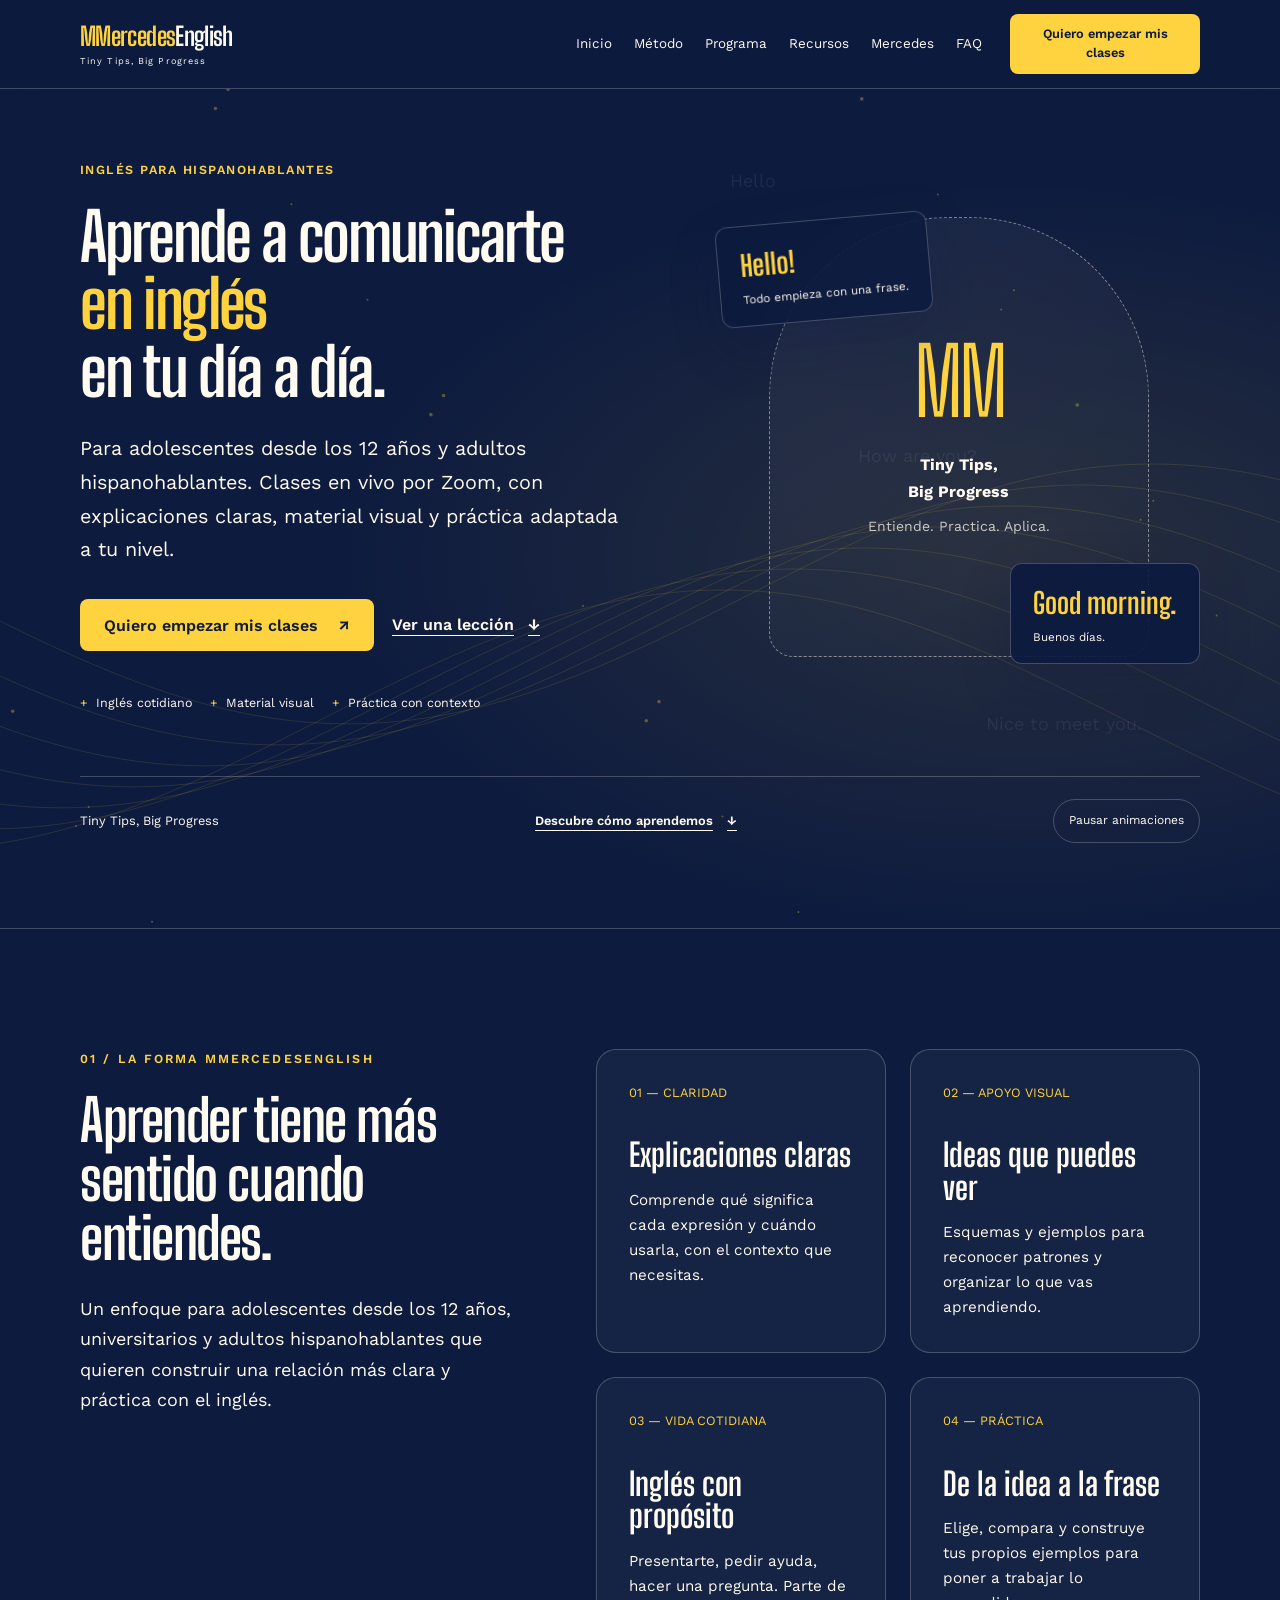
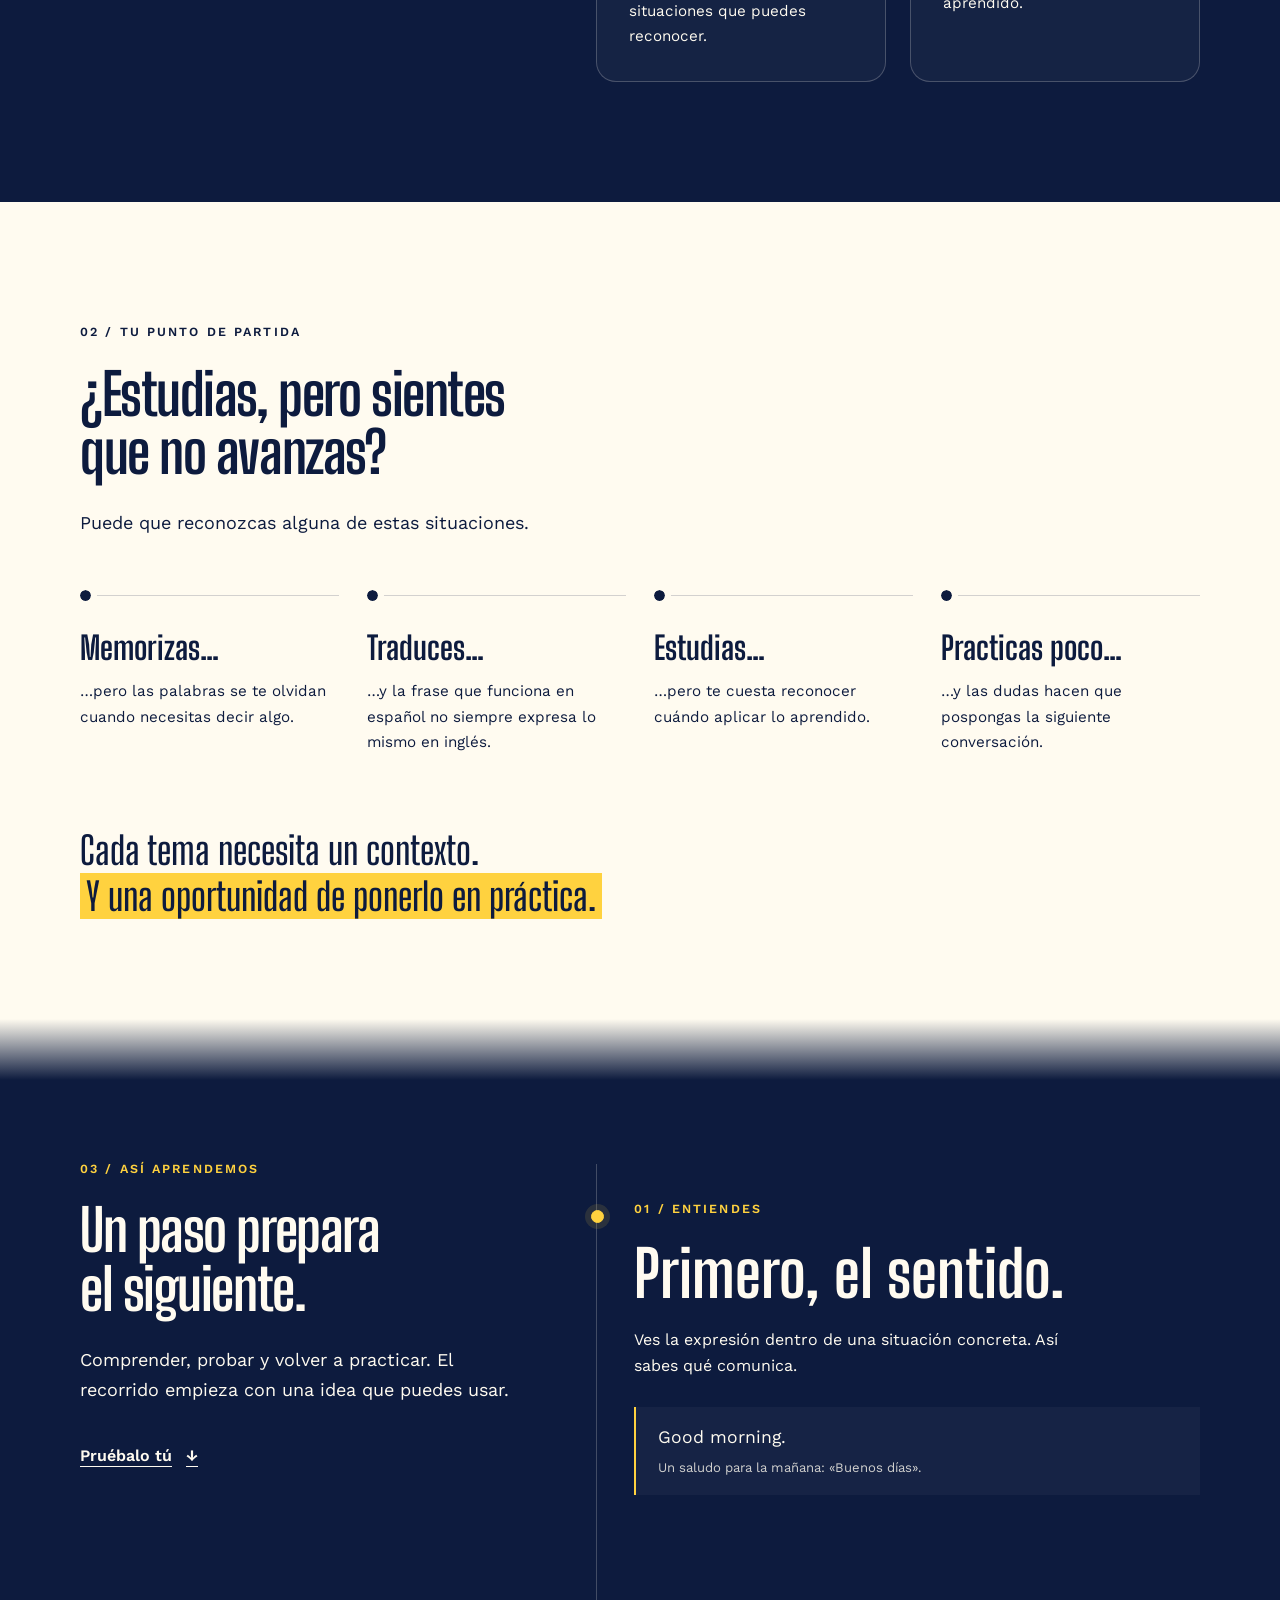
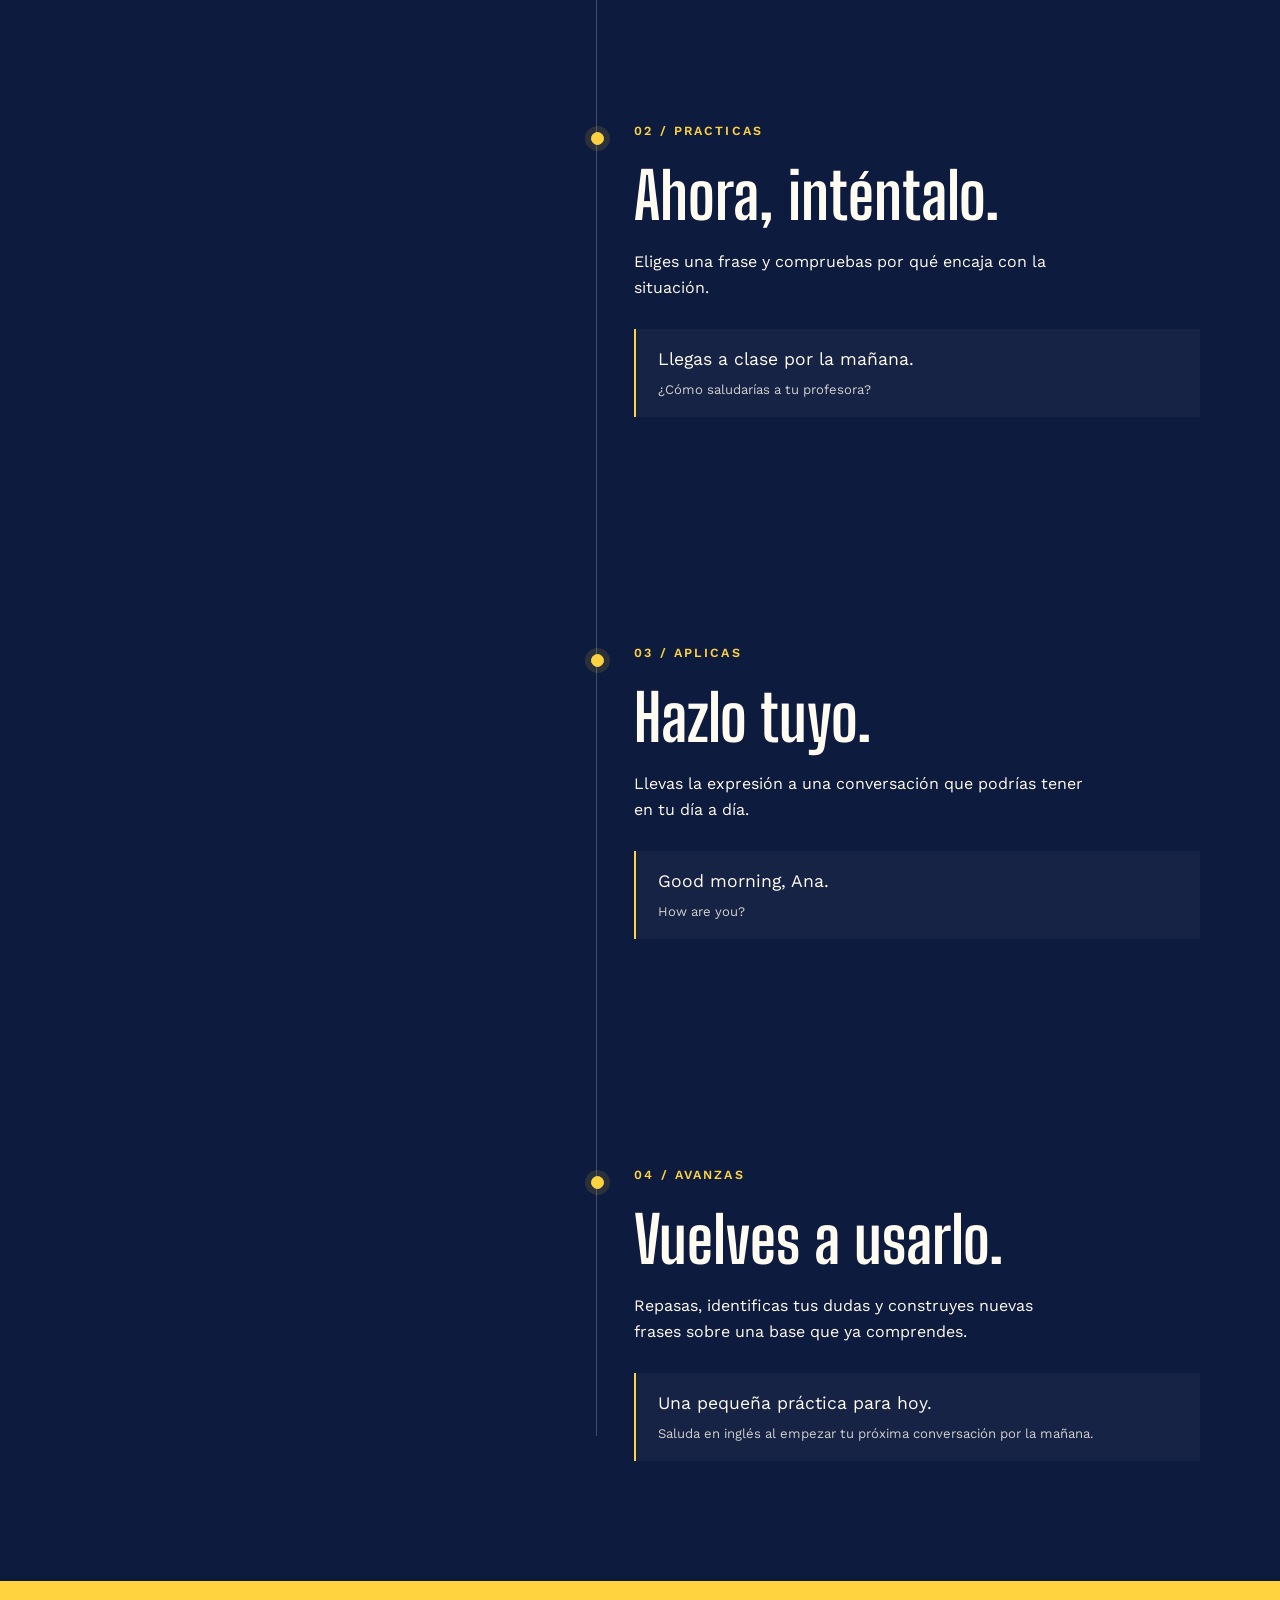
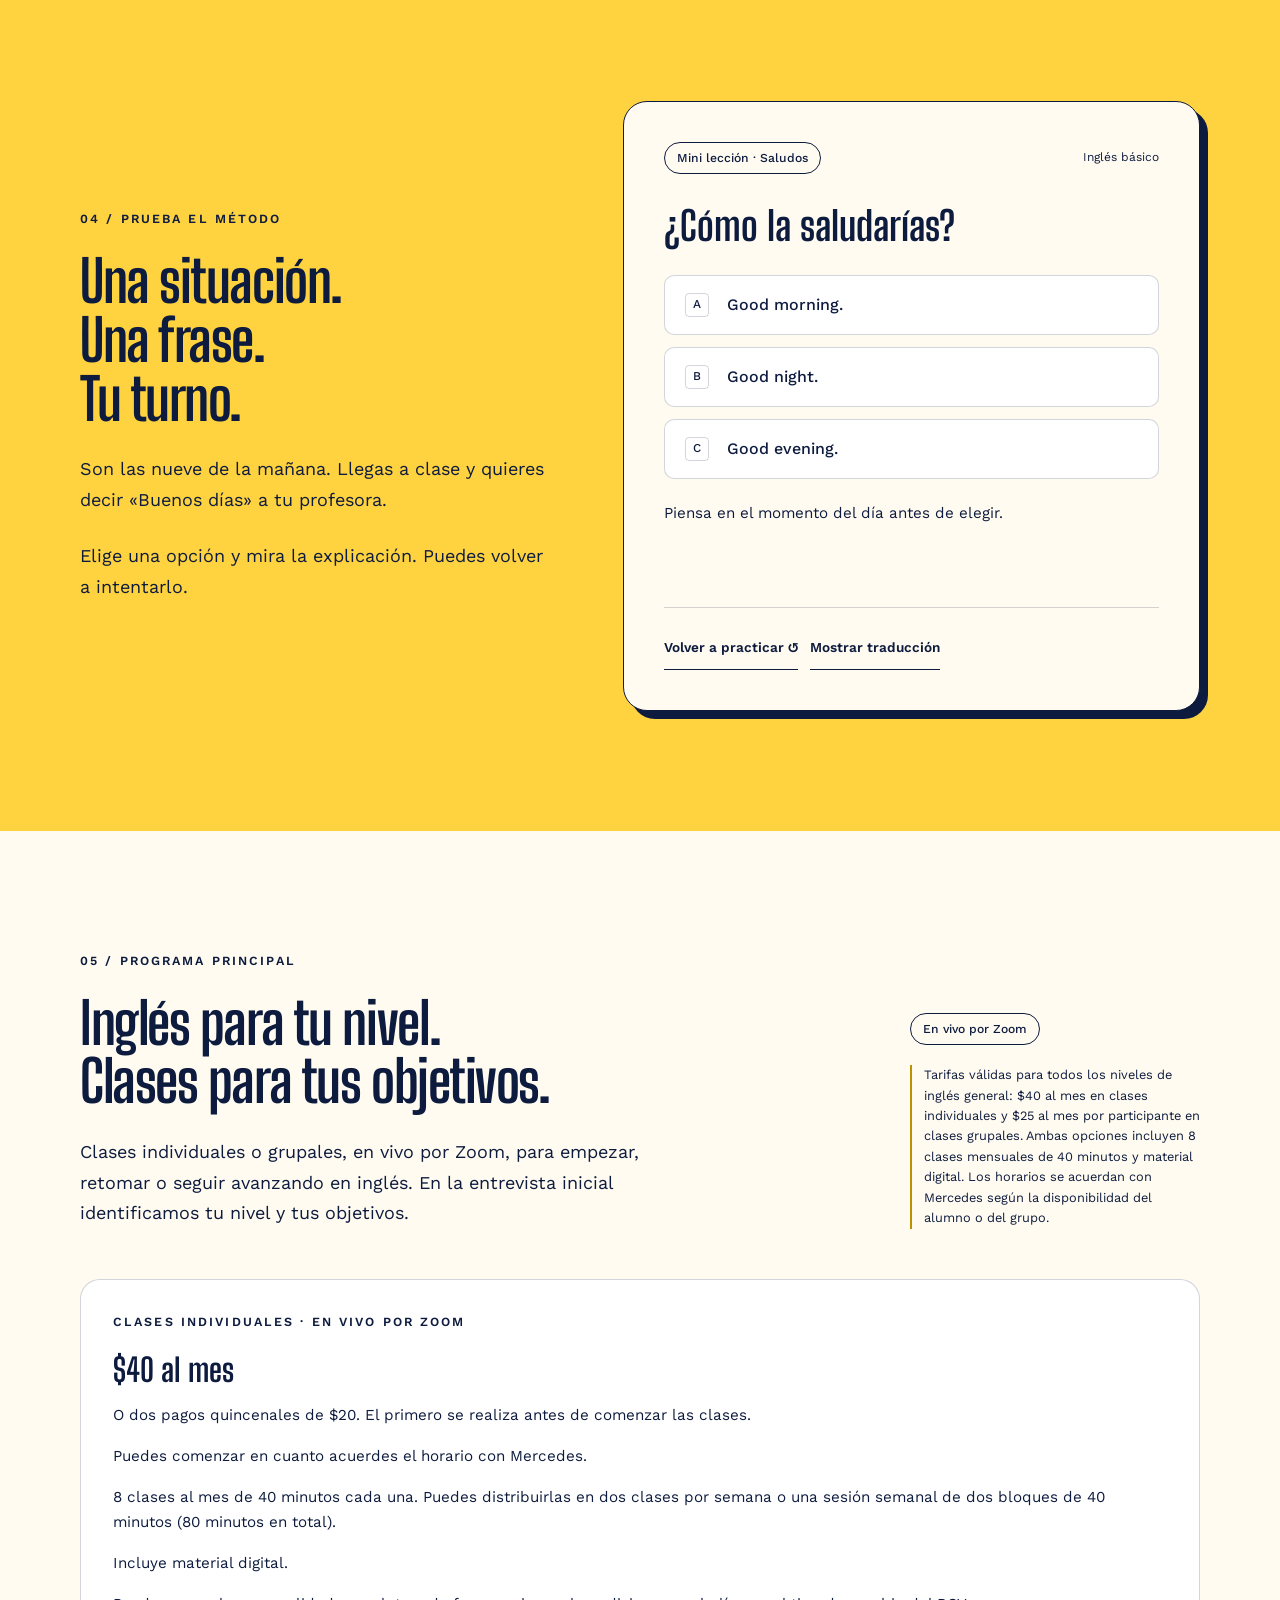
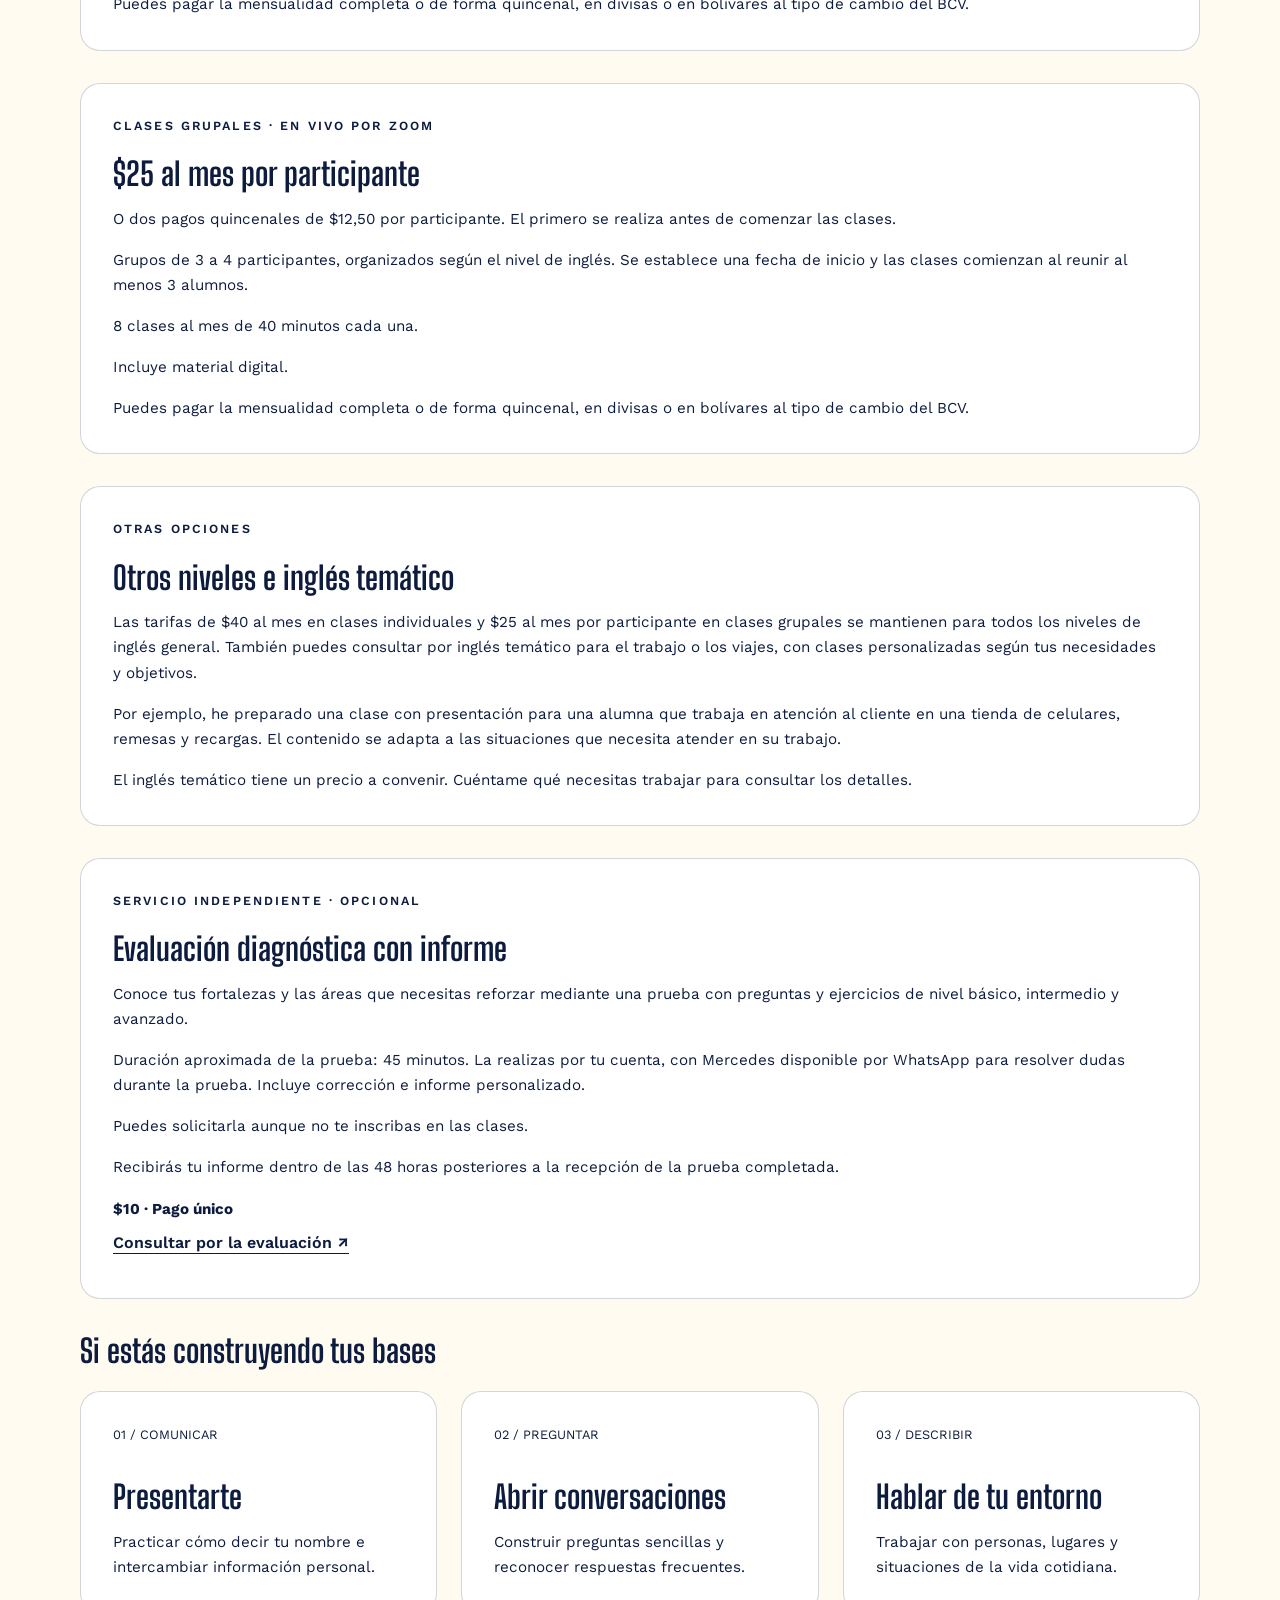
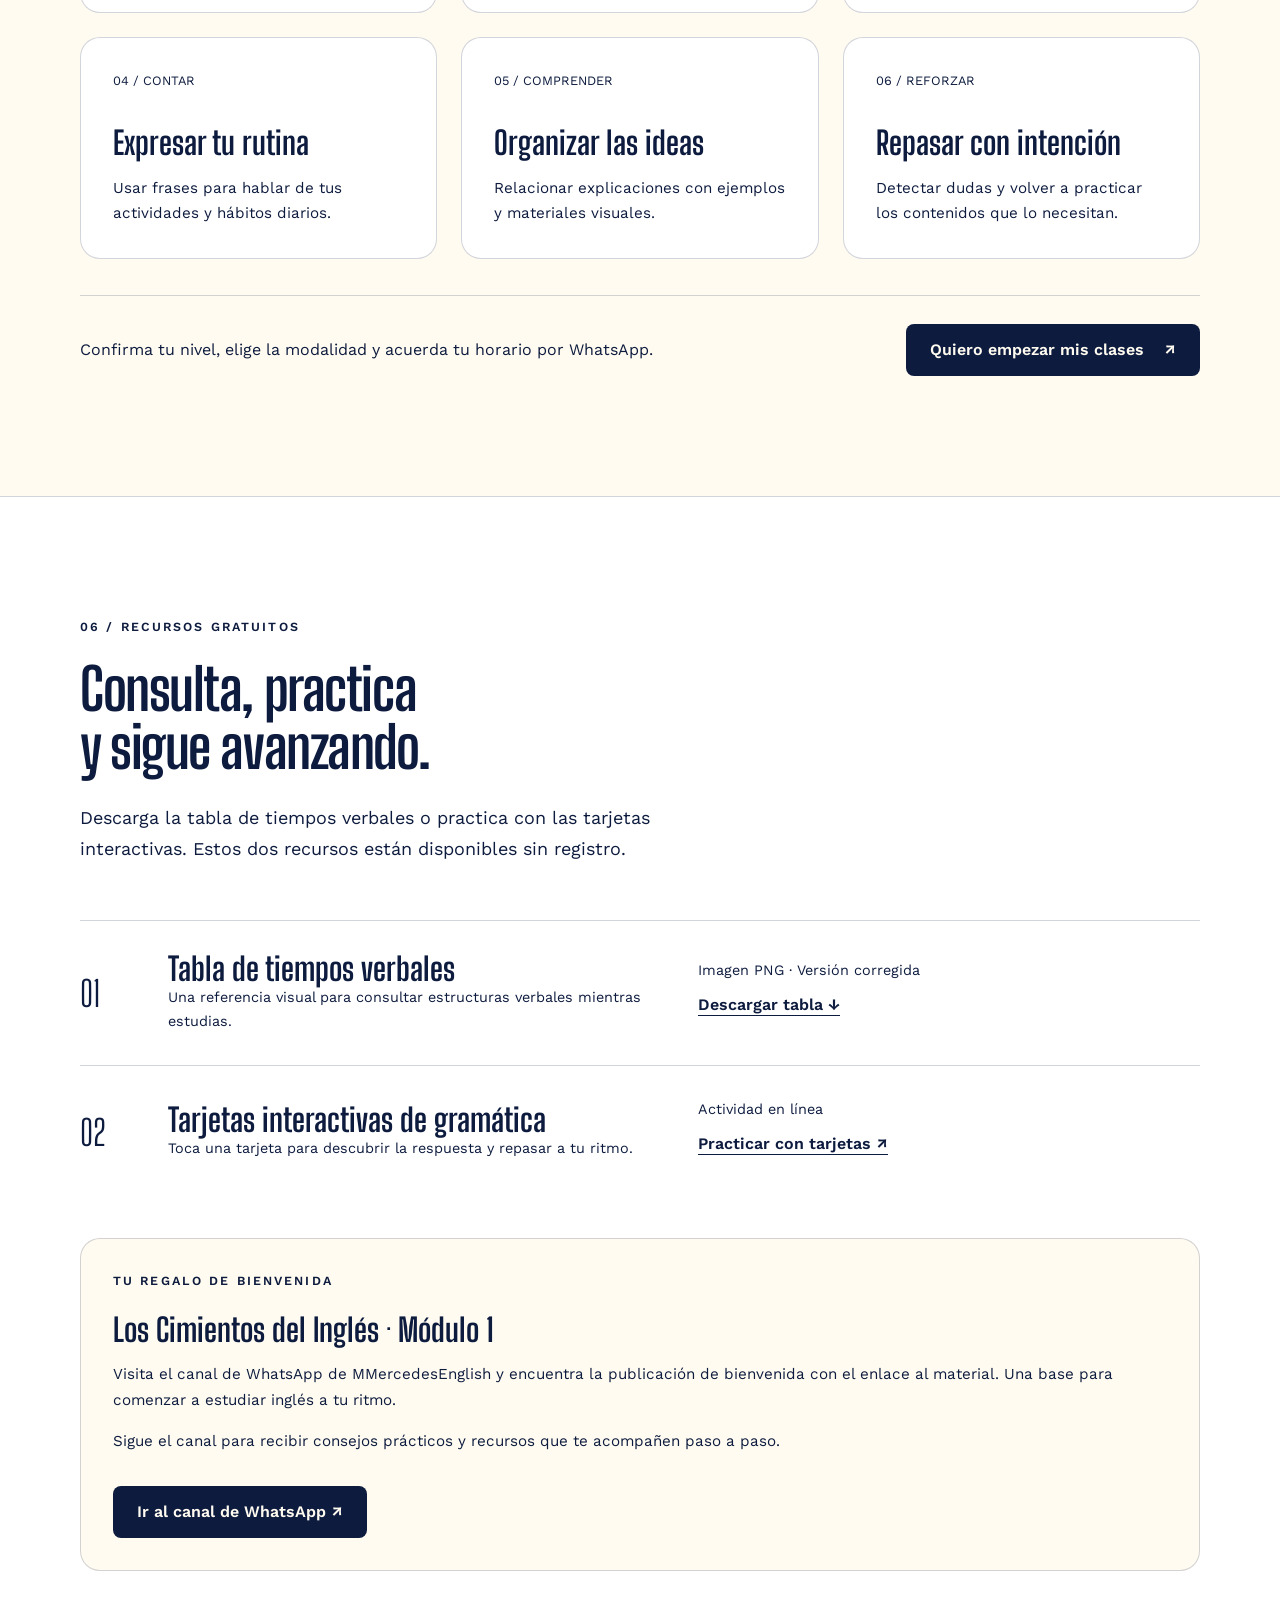
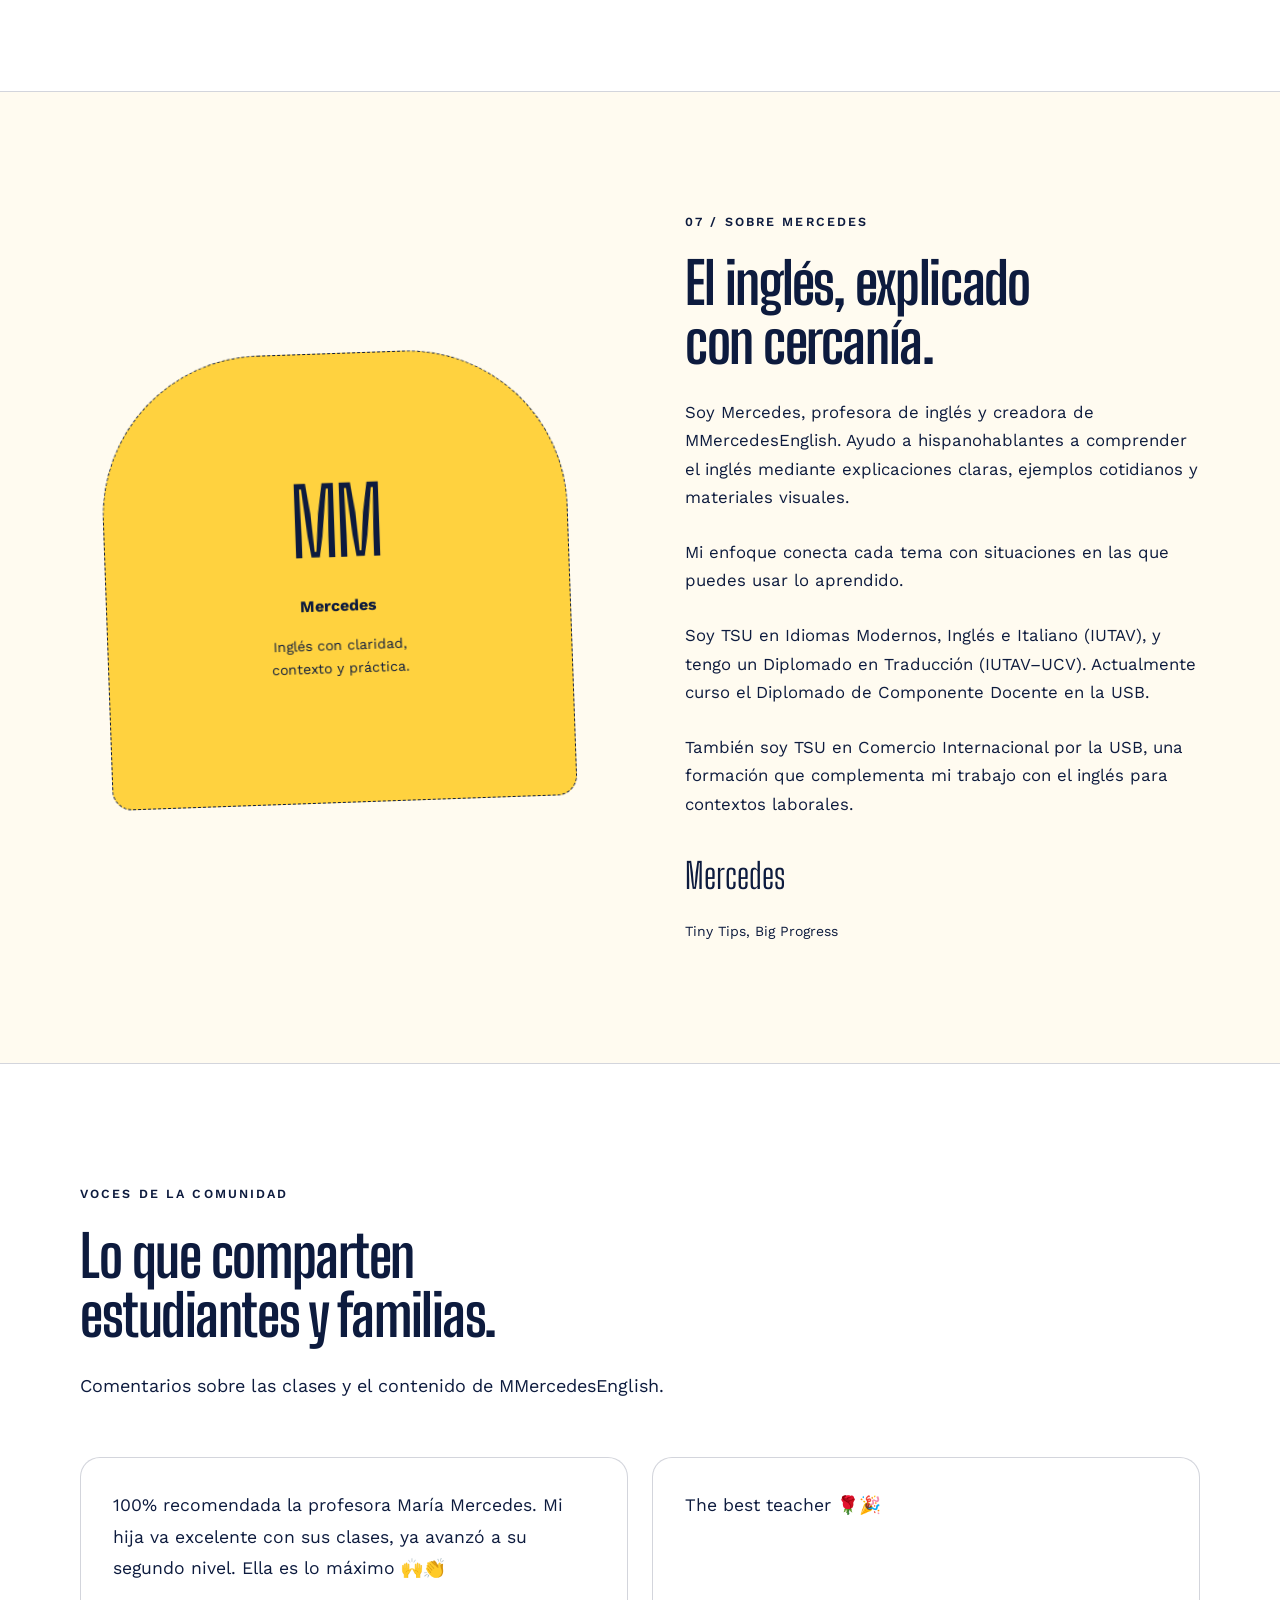
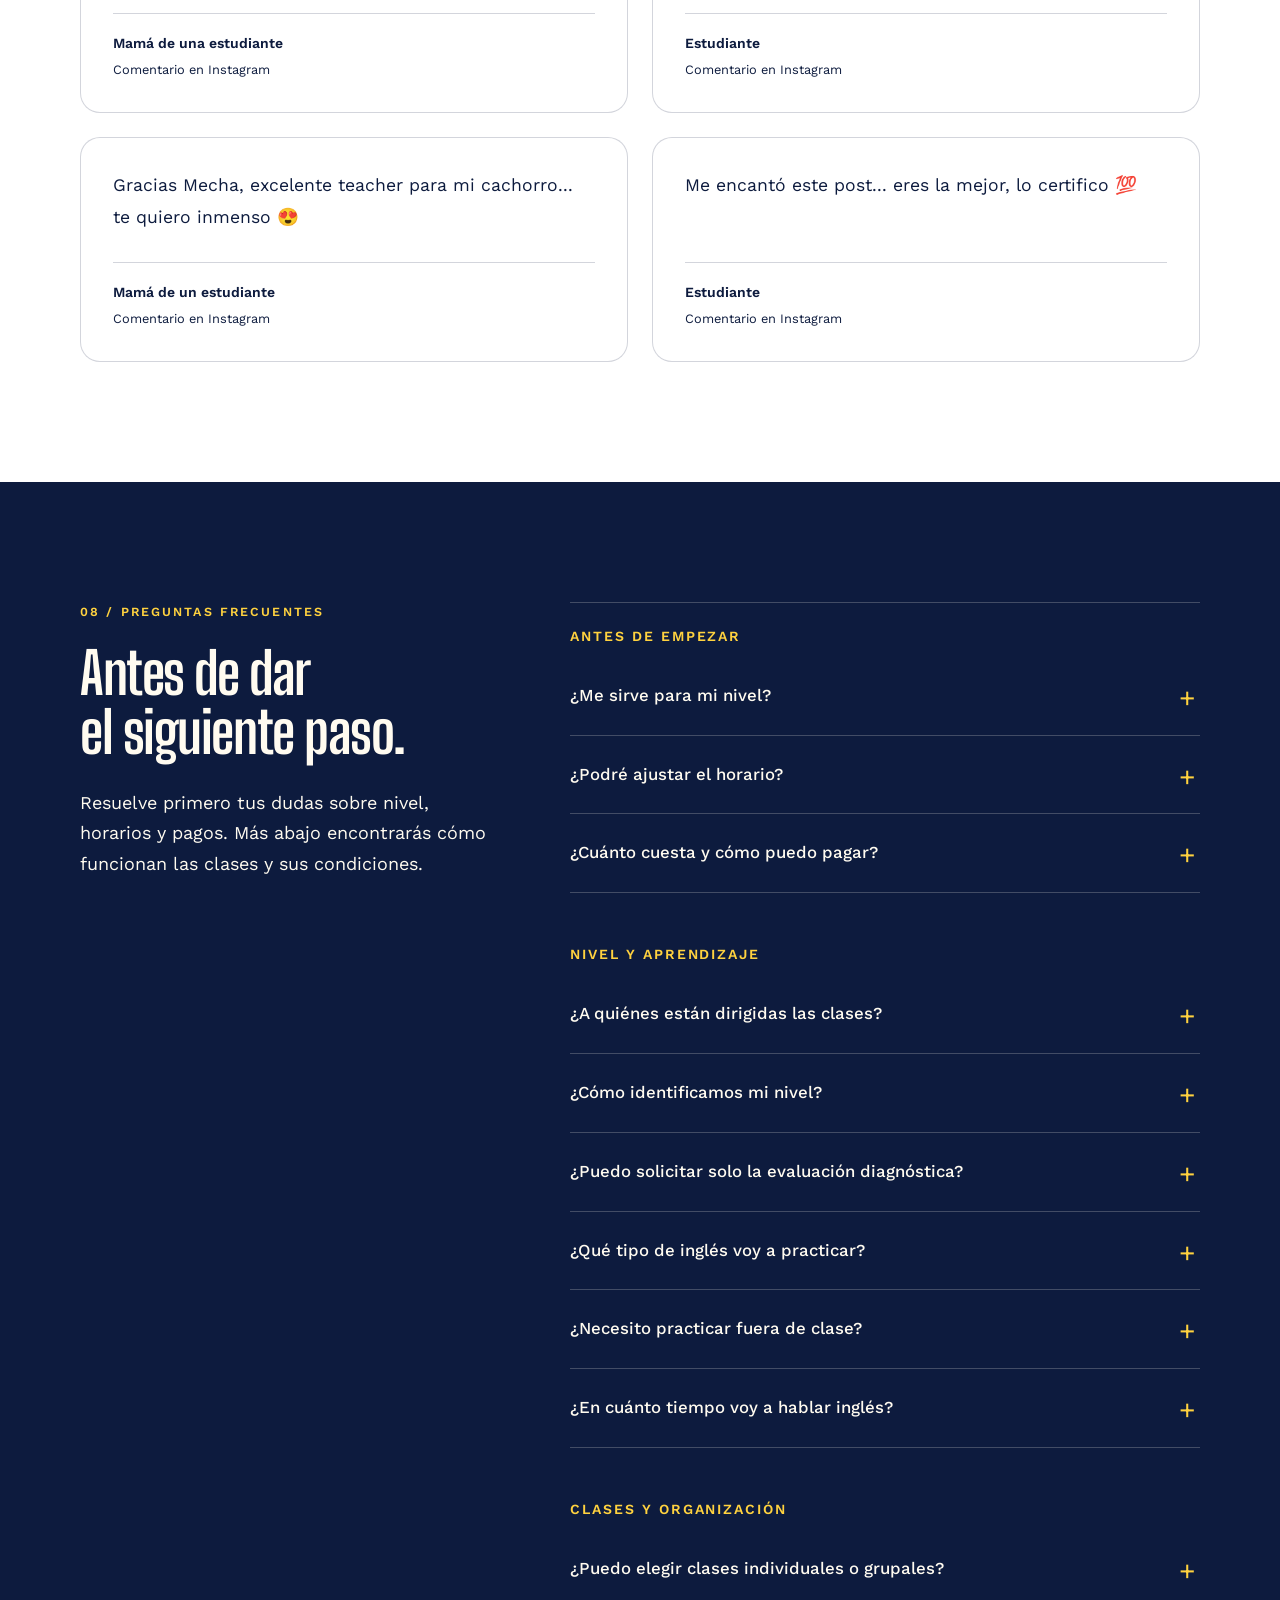
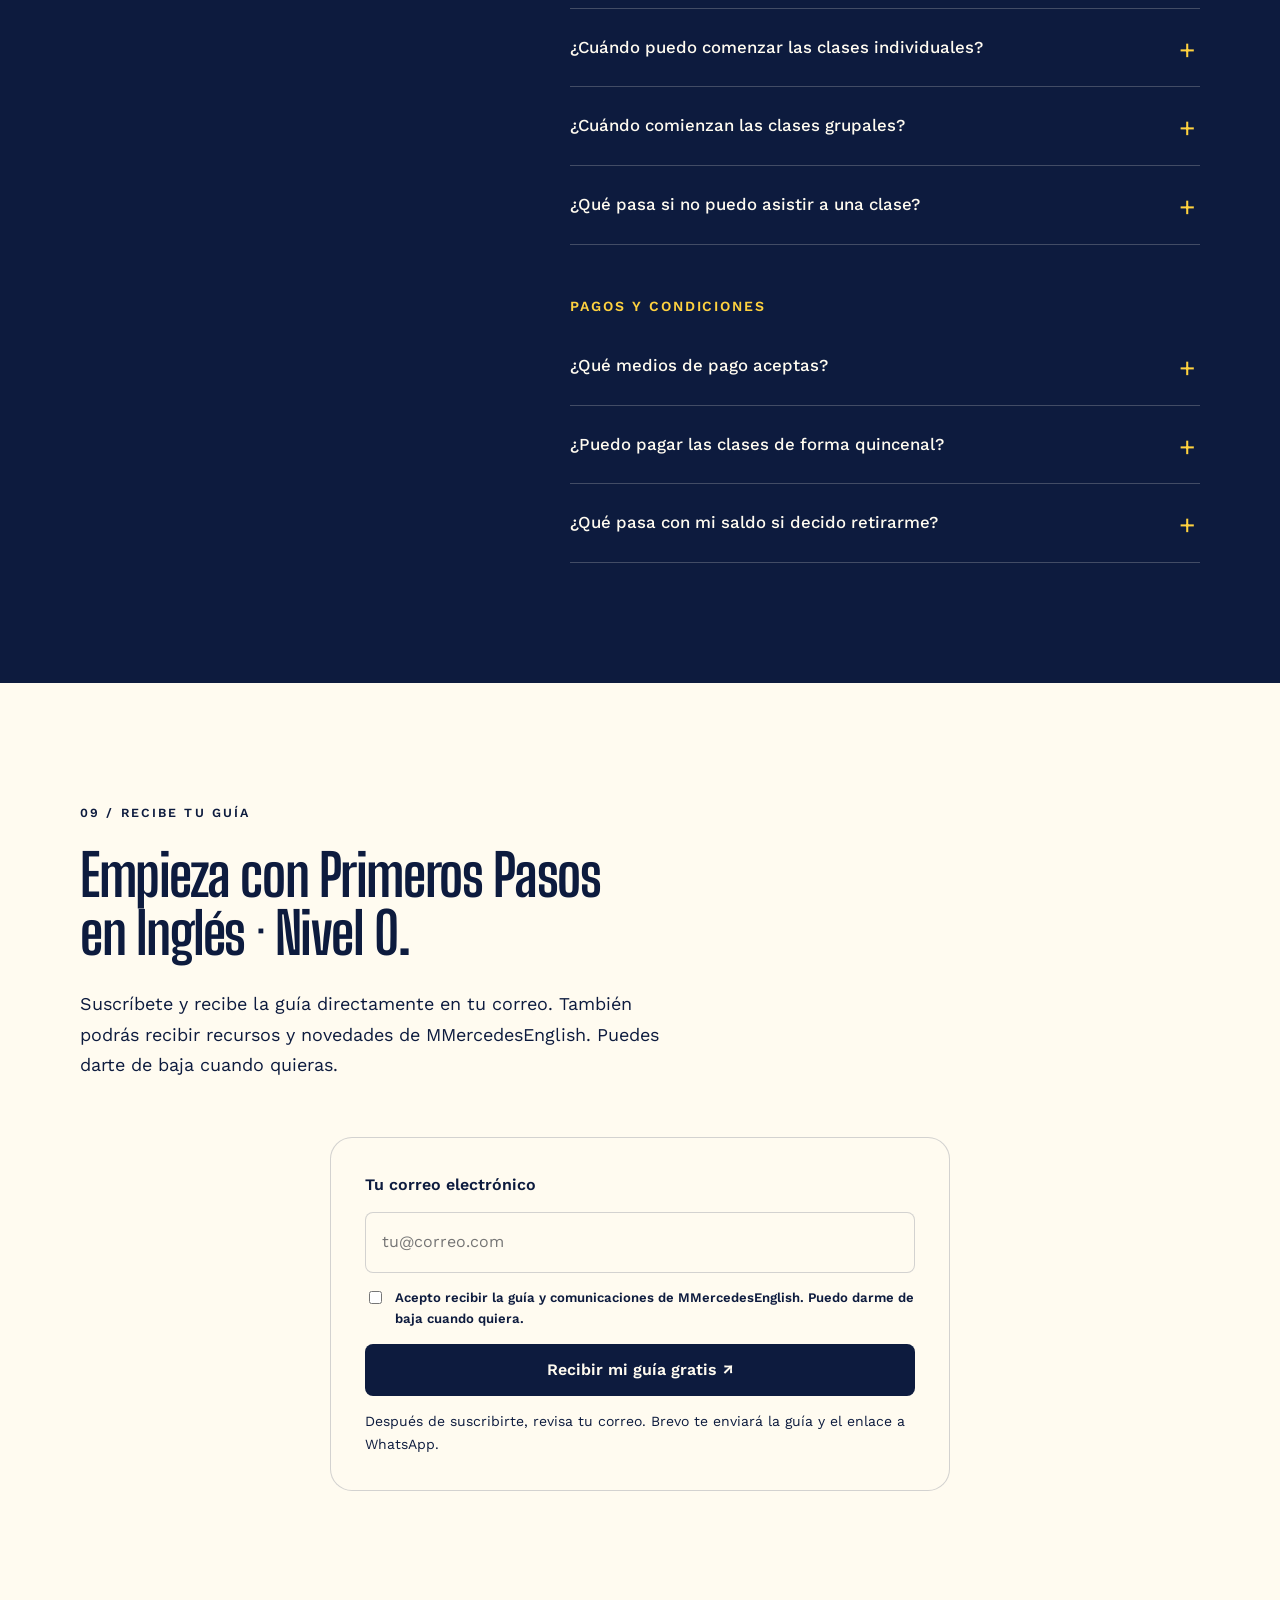
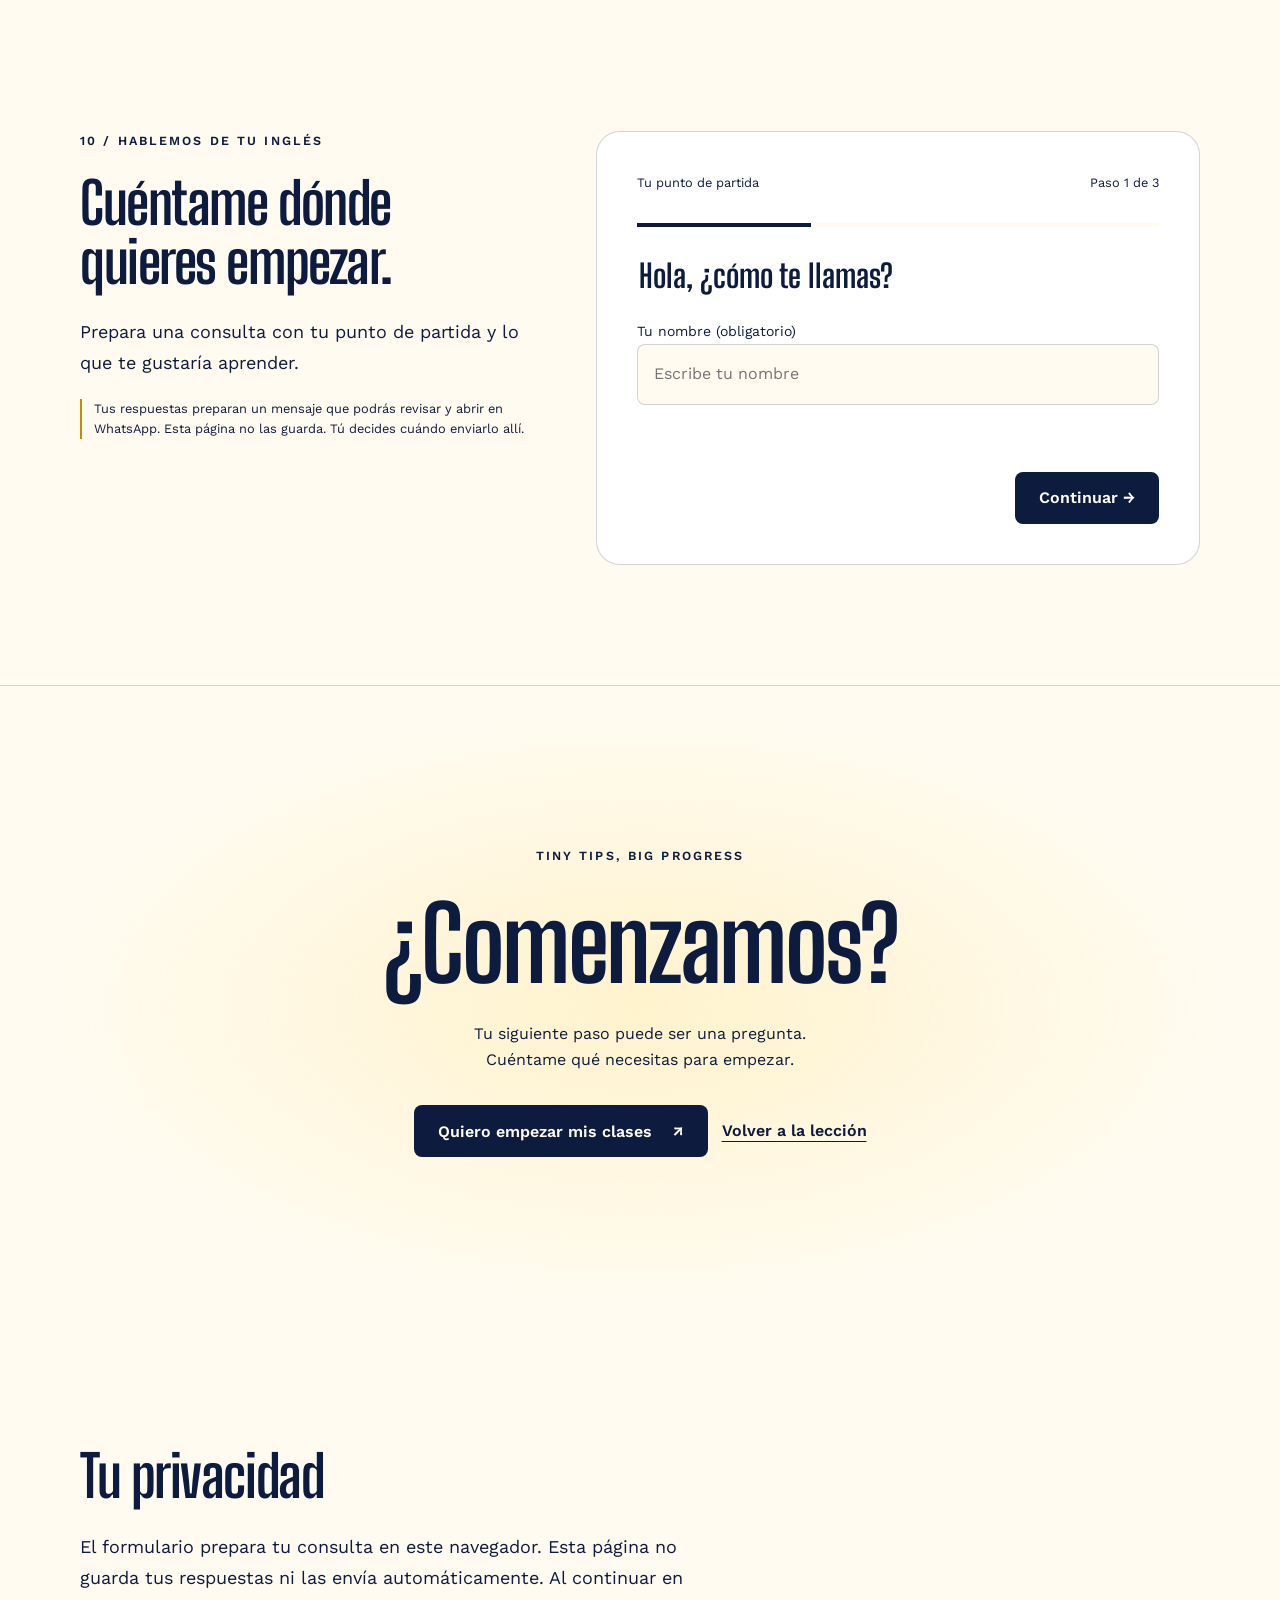
==== commit a6d607cb: "Merge pull request #19 from marraiz2024-lgtm/fix/numeracion-y-precio-individual Corregir numeración " ====
--- a/index.html
+++ b/index.html
@@ -62,7 +62,7 @@
   <section class="section dark method" id="metodo" aria-labelledby="methodTitle"><div class="wrap method-grid"><div class="method-intro reveal"><span class="eyebrow">03 / Así aprendemos</span><h2 id="methodTitle">Un paso prepara<br>el siguiente.</h2><p class="lede">Comprender, probar y volver a practicar. El recorrido empieza con una idea que puedes usar.</p><a class="text-link" href="#prueba" style="margin-top:28px">Pruébalo tú <span aria-hidden="true">↓</span></a></div><div class="steps"><article class="step reveal"><span class="eyebrow">01 / Entiendes</span><h3>Primero, el sentido.</h3><p>Ves la expresión dentro de una situación concreta. Así sabes qué comunica.</p><div class="example"><span lang="en">Good morning.</span><small>Un saludo para la mañana: «Buenos días».</small></div></article><article class="step reveal"><span class="eyebrow">02 / Practicas</span><h3>Ahora, inténtalo.</h3><p>Eliges una frase y compruebas por qué encaja con la situación.</p><div class="example">Llegas a clase por la mañana.<small>¿Cómo saludarías a tu profesora?</small></div></article><article class="step reveal"><span class="eyebrow">03 / Aplicas</span><h3>Hazlo tuyo.</h3><p>Llevas la expresión a una conversación que podrías tener en tu día a día.</p><div class="example" lang="en">Good morning, Ana.<small>How are you?</small></div></article><article class="step reveal"><span class="eyebrow">04 / Avanzas</span><h3>Vuelves a usarlo.</h3><p>Repasas, identificas tus dudas y construyes nuevas frases sobre una base que ya comprendes.</p><div class="example">Una pequeña práctica para hoy.<small>Saluda en inglés al empezar tu próxima conversación por la mañana.</small></div></article></div></div></section>
   <section class="section try" id="prueba" aria-labelledby="tryTitle"><div class="wrap try-grid"><div class="reveal"><span class="eyebrow">04 / Prueba el método</span><h2 id="tryTitle">Una situación.<br>Una frase.<br>Tu turno.</h2><p class="lede">Son las nueve de la mañana. Llegas a clase y quieres decir «Buenos días» a tu profesora.</p><p class="lede">Elige una opción y mira la explicación. Puedes volver a intentarlo.</p></div><div class="lesson reveal"><div class="lesson-top"><span class="pill">Mini lección · Saludos</span><span>Inglés básico</span></div><h3>¿Cómo la saludarías?</h3><div class="lesson-options" role="group" aria-label="Elige el saludo para la mañana"><button class="answer" type="button" data-answer="morning" aria-pressed="false"><span aria-hidden="true">A</span><span lang="en">Good morning.</span></button><button class="answer" type="button" data-answer="night" aria-pressed="false"><span aria-hidden="true">B</span><span lang="en">Good night.</span></button><button class="answer" type="button" data-answer="evening" aria-pressed="false"><span aria-hidden="true">C</span><span lang="en">Good evening.</span></button></div><div class="feedback" id="lessonFeedback" role="status" aria-live="polite" aria-atomic="true">Piensa en el momento del día antes de elegir.</div><div class="lesson-tools"><button class="plain-btn" id="lessonReset" type="button">Volver a practicar ↺</button><button class="plain-btn" id="translationToggle" type="button" aria-expanded="false" aria-controls="translation">Mostrar traducción</button></div><p id="translation" class="small" hidden style="margin-top:16px"><span lang="en">Good morning.</span> = Buenos días.</p></div></div></section>
   <section class="section" id="programa" aria-labelledby="programTitle"><div class="wrap"><div class="program-head reveal"><div class="heading"><span class="eyebrow">05 / Programa principal</span><h2 id="programTitle">Inglés para tu nivel.<br>Clases para tus objetivos.</h2><p class="lede">Clases individuales o grupales, en vivo por Zoom, para empezar, retomar o seguir avanzando en inglés. En la entrevista inicial identificamos tu nivel y tus objetivos.</p></div><div class="program-note"><span class="pill">En vivo por Zoom</span><p class="pending">Tarifas válidas para todos los niveles de inglés general: $40 al mes en clases individuales y $25 al mes por participante en clases grupales. Ambas opciones incluyen 8 clases mensuales de 40 minutos y material digital. Los horarios se acuerdan con Mercedes según la disponibilidad del alumno o del grupo.</p></div></div><div class="card" style="margin-bottom:32px"><span class="eyebrow">Clases individuales · En vivo por Zoom</span><h3>$40 al mes</h3><p>O dos pagos quincenales de $20. El primero se realiza antes de comenzar las clases.</p><p>Puedes comenzar en cuanto acuerdes el horario con Mercedes.</p><p>8 clases al mes de 40 minutos cada una. Puedes distribuirlas en dos clases por semana o una sesión semanal de dos bloques de 40 minutos (80 minutos en total).</p><p>Incluye material digital.</p><p class="small">Puedes pagar la mensualidad completa o de forma quincenal, en divisas o en bolívares al tipo de cambio del BCV.</p></div><div class="card" style="margin-bottom:32px"><span class="eyebrow">Clases grupales · En vivo por Zoom</span><h3>$25 al mes por participante</h3><p>O dos pagos quincenales de $12,50 por participante. El primero se realiza antes de comenzar las clases.</p><p>Grupos de 3 a 4 participantes, organizados según el nivel de inglés. Se establece una fecha de inicio y las clases comienzan al reunir al menos 3 alumnos.</p><p>8 clases al mes de 40 minutos cada una.</p><p>Incluye material digital.</p><p class="small">Puedes pagar la mensualidad completa o de forma quincenal, en divisas o en bolívares al tipo de cambio del BCV.</p></div><div class="card" style="margin-bottom:32px"><span class="eyebrow">Otras opciones</span><h3>Otros niveles e inglés temático</h3><p>Las tarifas de $40 al mes en clases individuales y $25 al mes por participante en clases grupales se mantienen para todos los niveles de inglés general. También puedes consultar por inglés temático para el trabajo o los viajes, con clases personalizadas según tus necesidades y objetivos.</p><p>Por ejemplo, he preparado una clase con presentación para una alumna que trabaja en atención al cliente en una tienda de celulares, remesas y recargas. El contenido se adapta a las situaciones que necesita atender en su trabajo.</p><p>El inglés temático tiene un precio a convenir. Cuéntame qué necesitas trabajar para consultar los detalles.</p></div><div class="card" style="margin-bottom:32px"><span class="eyebrow">Servicio independiente · Opcional</span><h3>Evaluación diagnóstica con informe</h3><p>Conoce tus fortalezas y las áreas que necesitas reforzar mediante una prueba con preguntas y ejercicios de nivel básico, intermedio y avanzado.</p><p>Duración aproximada de la prueba: 45 minutos. La realizas por tu cuenta, con Mercedes disponible por WhatsApp para resolver dudas durante la prueba. Incluye corrección e informe personalizado.</p><p>Puedes solicitarla aunque no te inscribas en las clases.</p><p>Recibirás tu informe dentro de las 48 horas posteriores a la recepción de la prueba completada.</p><p><strong>$10 · Pago único</strong></p><a class="text-link" href="https://wa.me/19044266634?text=Hola%2C%20Mercedes.%20Me%20interesa%20la%20evaluaci%C3%B3n%20diagn%C3%B3stica%20con%20informe." target="_blank" rel="noopener noreferrer">Consultar por la evaluación ↗</a></div><h3 style="margin:36px 0 24px">Si estás construyendo tus bases</h3><div class="cards program-grid"><article class="card reveal"><span class="card-no">01 / COMUNICAR</span><h3>Presentarte</h3><p>Practicar cómo decir tu nombre e intercambiar información personal.</p></article><article class="card reveal"><span class="card-no">02 / PREGUNTAR</span><h3>Abrir conversaciones</h3><p>Construir preguntas sencillas y reconocer respuestas frecuentes.</p></article><article class="card reveal"><span class="card-no">03 / DESCRIBIR</span><h3>Hablar de tu entorno</h3><p>Trabajar con personas, lugares y situaciones de la vida cotidiana.</p></article><article class="card reveal"><span class="card-no">04 / CONTAR</span><h3>Expresar tu rutina</h3><p>Usar frases para hablar de tus actividades y hábitos diarios.</p></article><article class="card reveal"><span class="card-no">05 / COMPRENDER</span><h3>Organizar las ideas</h3><p>Relacionar explicaciones con ejemplos y materiales visuales.</p></article><article class="card reveal"><span class="card-no">06 / REFORZAR</span><h3>Repasar con intención</h3><p>Detectar dudas y volver a practicar los contenidos que lo necesitan.</p></article></div><div class="program-footer reveal"><p>Confirma tu nivel, elige la modalidad y acuerda tu horario por WhatsApp.</p><a class="btn navy" href="https://wa.me/19044266634?text=Hola%2C%20Mercedes.%20Quiero%20confirmar%20mi%20nivel%2C%20elegir%20la%20modalidad%20y%20acordar%20un%20horario%20para%20las%20clases." target="_blank" rel="noopener noreferrer">Quiero empezar mis clases <span aria-hidden="true">↗</span></a></div></div></section>
-  <section class="section resources" id="recursos" aria-labelledby="resourcesTitle"><div class="wrap"><div class="heading reveal"><span class="eyebrow">06 / Recursos gratuitos</span><h2 id="resourcesTitle">Consulta, practica<br>y sigue avanzando.</h2><p class="lede">Descarga la tabla de tiempos verbales o practica con las tarjetas interactivas. Estos dos recursos están disponibles sin registro.</p></div><article class="resource-row reveal"><span class="resource-index" aria-hidden="true">01</span><div><h3>Tabla de tiempos verbales</h3><p>Una referencia visual para consultar estructuras verbales mientras estudias.</p></div><div><p>Imagen PNG · Versión corregida</p><a class="text-link" href="mapa-16-tiempos-verbales.png" download="MMercedesEnglish-mapa-16-tiempos-verbales.png" aria-label="Descargar tabla de tiempos verbales corregida en PNG">Descargar tabla ↓</a></div></article><article class="resource-row reveal"><span class="resource-index" aria-hidden="true">02</span><div><h3>Tarjetas interactivas de gramática</h3><p>Toca una tarjeta para descubrir la respuesta y repasar a tu ritmo.</p></div><div><p>Actividad en línea</p><a class="text-link" href="flashcards_gramatica_ingles_v3.html" target="_blank" rel="noopener noreferrer" aria-label="Practicar con tarjetas: Tarjetas interactivas de gramática (abre en otra pestaña)">Practicar con tarjetas ↗</a></div></article><aside class="card reveal" id="los-cimientos" aria-labelledby="channelTitle" style="margin-top:40px;background:var(--cream);scroll-margin-top:110px"><span class="eyebrow">Tu regalo de bienvenida</span><h3 id="channelTitle">Los Cimientos del Inglés · Módulo 1</h3><p>Visita el canal de WhatsApp de MMercedesEnglish y encuentra la publicación de bienvenida con el enlace al material. Una base para comenzar a estudiar inglés a tu ritmo.</p><p>Sigue el canal para recibir consejos prácticos y recursos que te acompañen paso a paso.</p><div class="buttons"><a class="btn navy" href="https://whatsapp.com/channel/0029Vb8MbYDBfxnysh7DMk3F" target="_blank" rel="noopener noreferrer" aria-label="Ir al canal de WhatsApp (abre en otra pestaña)">Ir al canal de WhatsApp ↗</a></div></aside></div></section>
+  <section class="section resources" id="recursos" aria-labelledby="resourcesTitle"><div class="wrap"><div class="heading reveal"><span class="eyebrow">06 / Recursos gratuitos</span><h2 id="resourcesTitle">Consulta, practica<br>y sigue avanzando.</h2><p class="lede">Descarga la tabla de tiempos verbales o practica con las tarjetas interactivas. Estos dos recursos están disponibles sin registro.</p></div><article class="resource-row reveal"><span class="resource-index" aria-hidden="true">01</span><div><h3>Tabla de tiempos verbales</h3><p>Una referencia visual para consultar estructuras verbales mientras estudias.</p></div><div><p>Imagen PNG · Versión corregida</p><a class="text-link" href="mapa-16-tiempos-verbales.png" download="MMercedesEnglish-mapa-16-tiempos-verbales.png" aria-label="Descargar tabla de tiempos verbales corregida en PNG">Descargar tabla ↓</a></div></article><article class="resource-row reveal"><span class="resource-index" aria-hidden="true">02</span><div><h3>Tarjetas interactivas de gramática</h3><p>Toca una tarjeta para descubrir la respuesta y repasar a tu ritmo.</p></div><div><p>Actividad en línea</p><a class="text-link" href="https://marraiz2024-lgtm.github.io/flashcards_gramatica_ingles_v3.html" target="_blank" rel="noopener noreferrer" aria-label="Practicar con tarjetas: Tarjetas interactivas de gramática (abre en otra pestaña)">Practicar con tarjetas ↗</a></div></article><aside class="card reveal" id="los-cimientos" aria-labelledby="channelTitle" style="margin-top:40px;background:var(--cream);scroll-margin-top:110px"><span class="eyebrow">Tu regalo de bienvenida</span><h3 id="channelTitle">Los Cimientos del Inglés · Módulo 1</h3><p>Visita el canal de WhatsApp de MMercedesEnglish y encuentra la publicación de bienvenida con el enlace al material. Una base para comenzar a estudiar inglés a tu ritmo.</p><p>Sigue el canal para recibir consejos prácticos y recursos que te acompañen paso a paso.</p><div class="buttons"><a class="btn navy" href="https://whatsapp.com/channel/0029Vb8MbYDBfxnysh7DMk3F" target="_blank" rel="noopener noreferrer" aria-label="Ir al canal de WhatsApp (abre en otra pestaña)">Ir al canal de WhatsApp ↗</a></div></aside></div></section>
   <section class="section" id="mercedes" aria-labelledby="aboutTitle"><div class="wrap about-grid"><div class="reveal"><div class="about-photo"><div><div class="placeholder-mark" aria-hidden="true">MM</div><strong>Mercedes</strong><p class="small">Inglés con claridad,<br>contexto y práctica.</p></div></div></div><div class="about-copy reveal"><span class="eyebrow">07 / Sobre Mercedes</span><h2 id="aboutTitle">El inglés, explicado<br>con cercanía.</h2><p class="lede">Soy Mercedes, profesora de inglés y creadora de MMercedesEnglish. Ayudo a hispanohablantes a comprender el inglés mediante explicaciones claras, ejemplos cotidianos y materiales visuales.</p><p class="lede">Mi enfoque conecta cada tema con situaciones en las que puedes usar lo aprendido.</p><p class="lede">Soy TSU en Idiomas Modernos, Inglés e Italiano (IUTAV), y tengo un Diplomado en Traducción (IUTAV–UCV). Actualmente curso el Diplomado de Componente Docente en la USB.</p><p class="lede">También soy TSU en Comercio Internacional por la USB, una formación que complementa mi trabajo con el inglés para contextos laborales.</p><p class="signature">Mercedes</p><p class="small" lang="en">Tiny Tips, Big Progress</p></div></div></section>
 <section class="section testimonials" id="testimonios" aria-labelledby="testimonialsTitle"><div class="wrap"><div class="heading reveal"><span class="eyebrow">Voces de la comunidad</span><h2 id="testimonialsTitle">Lo que comparten<br>estudiantes y familias.</h2><p class="lede">Comentarios sobre las clases y el contenido de MMercedesEnglish.</p></div><div class="cards"><figure class="card reveal testimonial"><blockquote lang="es"><p>100% recomendada la profesora María Mercedes. Mi hija va excelente con sus clases, ya avanzó a su segundo nivel. Ella es lo máximo 🙌👏</p></blockquote><figcaption>Mamá de una estudiante<span>Comentario en Instagram</span></figcaption></figure><figure class="card reveal testimonial"><blockquote lang="en"><p>The best teacher 🌹🎉</p></blockquote><figcaption>Estudiante<span>Comentario en Instagram</span></figcaption></figure><figure class="card reveal testimonial"><blockquote lang="es"><p>Gracias Mecha, excelente teacher para mi cachorro... te quiero inmenso 😍</p></blockquote><figcaption>Mamá de un estudiante<span>Comentario en Instagram</span></figcaption></figure><figure class="card reveal testimonial"><blockquote lang="es"><p>Me encantó este post... eres la mejor, lo certifico 💯</p></blockquote><figcaption>Estudiante<span>Comentario en Instagram</span></figcaption></figure></div></div></section>
   <section class="section dark" id="faq" aria-labelledby="faqTitle"><div class="wrap faq-grid"><div class="reveal"><span class="eyebrow">08 / Preguntas frecuentes</span><h2 id="faqTitle">Antes de dar<br>el siguiente paso.</h2><p class="lede">Resuelve primero tus dudas sobre nivel, horarios y pagos. Más abajo encontrarás cómo funcionan las clases y sus condiciones.</p></div><div class="faq-list reveal"><section class="faq-group" aria-labelledby="faqGroup0"><h3 id="faqGroup0" class="faq-group-title">Antes de empezar</h3><details><summary>¿Me sirve para mi nivel?</summary><p>Puedes empezar desde cero, retomar lo que estudiaste o trabajar otros niveles de inglés general. En una entrevista inicial, Mercedes identifica tu nivel y tus objetivos. También ofrece inglés personalizado para trabajo y viajes, con precio a convenir.</p></details><details><summary>¿Podré ajustar el horario?</summary><p>Los horarios se acuerdan con Mercedes según la disponibilidad del alumno o del grupo. En clases individuales puedes elegir dos clases semanales de 40 minutos o una sesión semanal de 80 minutos. Las clases son en vivo por Zoom.</p></details><details><summary>¿Cuánto cuesta y cómo puedo pagar?</summary><p>Las clases individuales cuestan $40 al mes; las grupales, $25 al mes por participante. Ambas incluyen 8 clases de 40 minutos y material digital. Puedes pagar la mensualidad completa o en dos pagos quincenales: $20 o $12,50, respectivamente. El primer pago se realiza antes de comenzar. Para Venezuela se acepta Pago Móvil; también puedes consultar por Zelle. Los datos de pago se coordinan por WhatsApp.</p></details></section><section class="faq-group" aria-labelledby="faqGroup1"><h3 id="faqGroup1" class="faq-group-title">Nivel y aprendizaje</h3><details><summary>¿A quiénes están dirigidas las clases?</summary><p>Las clases están dirigidas a adolescentes desde los 12 años, universitarios y adultos hispanohablantes con ganas de aprender, disposición para practicar y compromiso con las clases.</p></details><details><summary>¿Cómo identificamos mi nivel?</summary><p>En una entrevista inicial, Mercedes identifica tu nivel y lo que necesitas aprender. Si quieres una evaluación más detallada, puedes solicitar una prueba diagnóstica con informe personalizado.</p></details><details><summary>¿Puedo solicitar solo la evaluación diagnóstica?</summary><p>Sí. Es un servicio independiente y opcional, disponible aunque no te inscribas en las clases. La prueba dura aproximadamente 45 minutos y la realizas por tu cuenta, con Mercedes disponible por WhatsApp para resolver dudas durante la prueba. Incluye preguntas y ejercicios de nivel básico, intermedio y avanzado, corrección e informe personalizado. El informe se entrega dentro de las 48 horas posteriores a la recepción de la prueba completada. La evaluación tiene un precio de $10, como pago único, e incluye el informe personalizado.</p></details><details><summary>¿Qué tipo de inglés voy a practicar?</summary><p>En inglés general, trabajas contenidos adecuados a tu nivel. Al construir tus bases, practicas cómo presentarte, intercambiar información, hacer preguntas y describir actividades, personas y lugares. Las clases temáticas se personalizan para situaciones de trabajo o viajes.</p></details><details><summary>¿Necesito practicar fuera de clase?</summary><p>Sí. Repasar y aplicar lo aprendido ayuda a consolidarlo. Las clases incluyen material digital para apoyar tu estudio.</p></details><details><summary>¿En cuánto tiempo voy a hablar inglés?</summary><p>No hay un plazo único. El progreso depende de tu punto de partida, constancia y práctica. La idea es trabajar habilidades concretas y reconocer qué puedes hacer con lo aprendido.</p></details></section><section class="faq-group" aria-labelledby="faqGroup2"><h3 id="faqGroup2" class="faq-group-title">Clases y organización</h3><details><summary>¿Puedo elegir clases individuales o grupales?</summary><p>Sí. Puedes elegir clases individuales o grupales. Ambas opciones son en vivo por Zoom y tienen precios diferentes. Los grupos son de 3 a 4 participantes y se organizan según el nivel de inglés. Se establece una fecha de inicio y las clases comienzan al reunir al menos 3 alumnos.</p></details><details><summary>¿Cuándo puedo comenzar las clases individuales?</summary><p>Puedes comenzar en cuanto acuerdes el horario con Mercedes.</p></details><details><summary>¿Cuándo comienzan las clases grupales?</summary><p>Se establece una fecha de inicio para cada grupo. Las clases comienzan al reunir al menos 3 alumnos, con un máximo de 4 participantes. Consulta por WhatsApp la próxima fecha y la disponibilidad.</p></details><details><summary>¿Qué pasa si no puedo asistir a una clase?</summary><p>Puedes solicitar la recuperación o reprogramación de la clase avisando a Mercedes con al menos 24 horas de anticipación. Esta opción aplica tanto a clases individuales como grupales. Si faltas a una clase grupal, puedes recuperarla por separado en un horario acordado con Mercedes o tomar la clase con otro grupo. En caso de emergencia, Mercedes puede considerar excepciones al aviso mínimo de 24 horas, según la situación.</p></details></section><section class="faq-group" aria-labelledby="faqGroup3"><h3 id="faqGroup3" class="faq-group-title">Pagos y condiciones</h3><details><summary>¿Qué medios de pago aceptas?</summary><p>Para Venezuela, puedes pagar por Pago Móvil. Para otros países, puedes pagar por Zelle. Coordina tu inscripción con Mercedes por WhatsApp para recibir los datos de pago. Los pagos se realizan fuera de esta página.</p></details><details><summary>¿Puedo pagar las clases de forma quincenal?</summary><p>Sí. Puedes dividir la mensualidad en dos pagos quincenales iguales: $20 para las clases individuales o $12,50 por participante para las grupales. El primer pago se realiza antes de comenzar las clases. Puedes pagar en divisas o en bolívares al tipo de cambio del BCV.</p></details><details><summary>¿Qué pasa con mi saldo si decido retirarme?</summary><p>El saldo pagado correspondiente a las clases no tomadas queda disponible para futuras clases. Puedes utilizarlo durante los tres meses siguientes a la fecha en que avises a Mercedes que te retiras.</p></details></section></div></div></section>
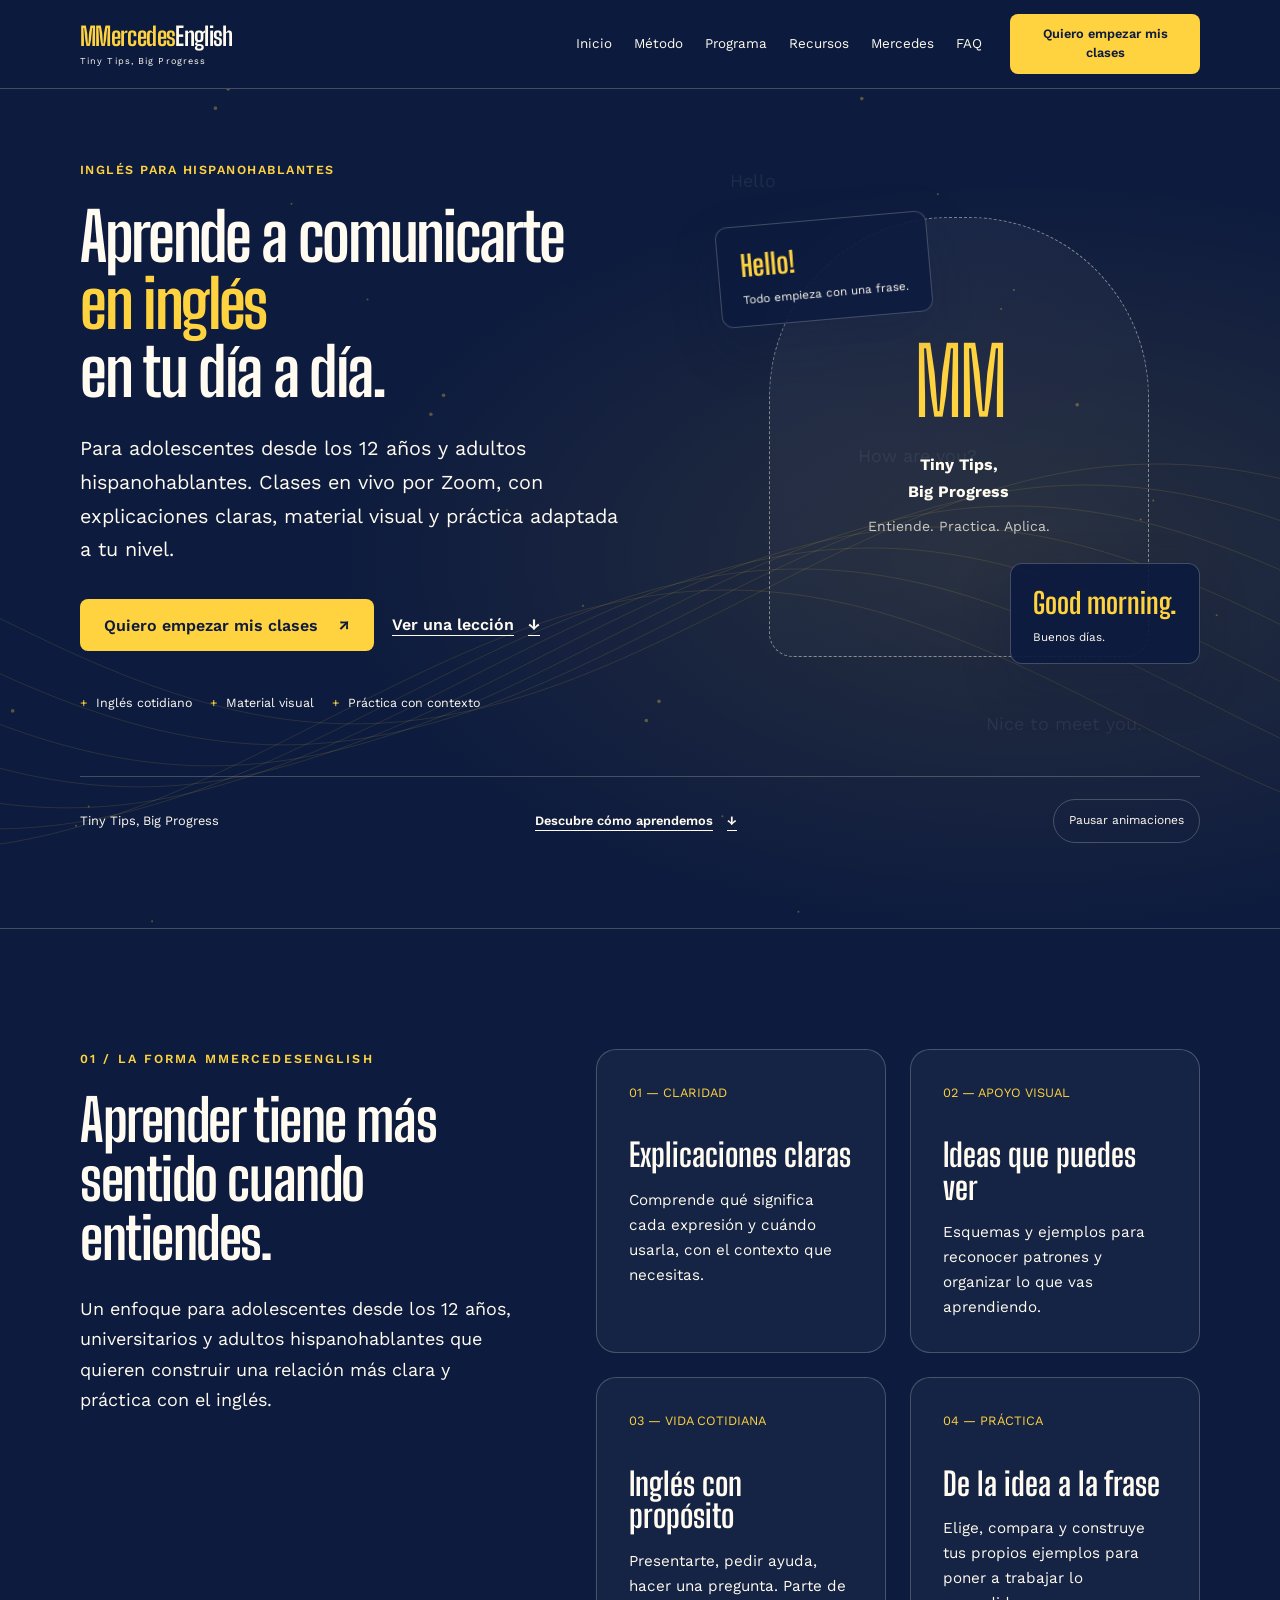
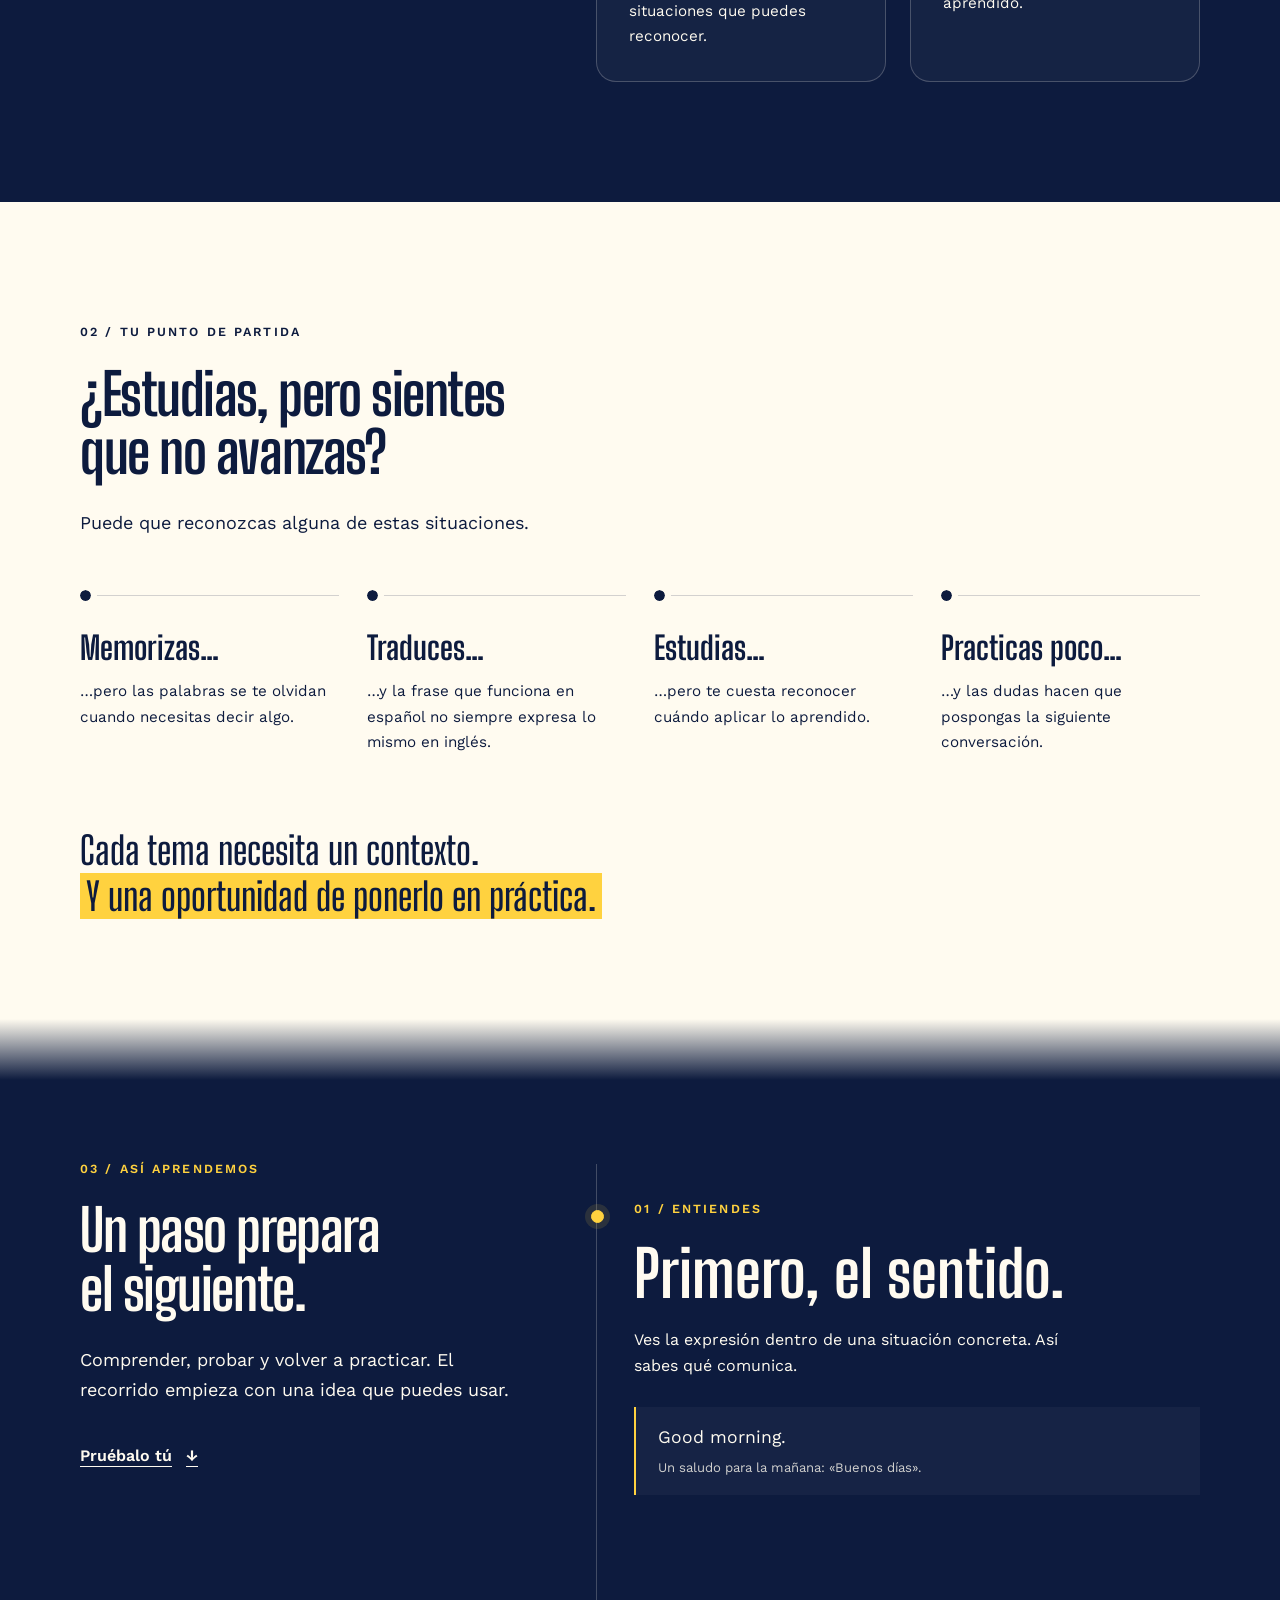
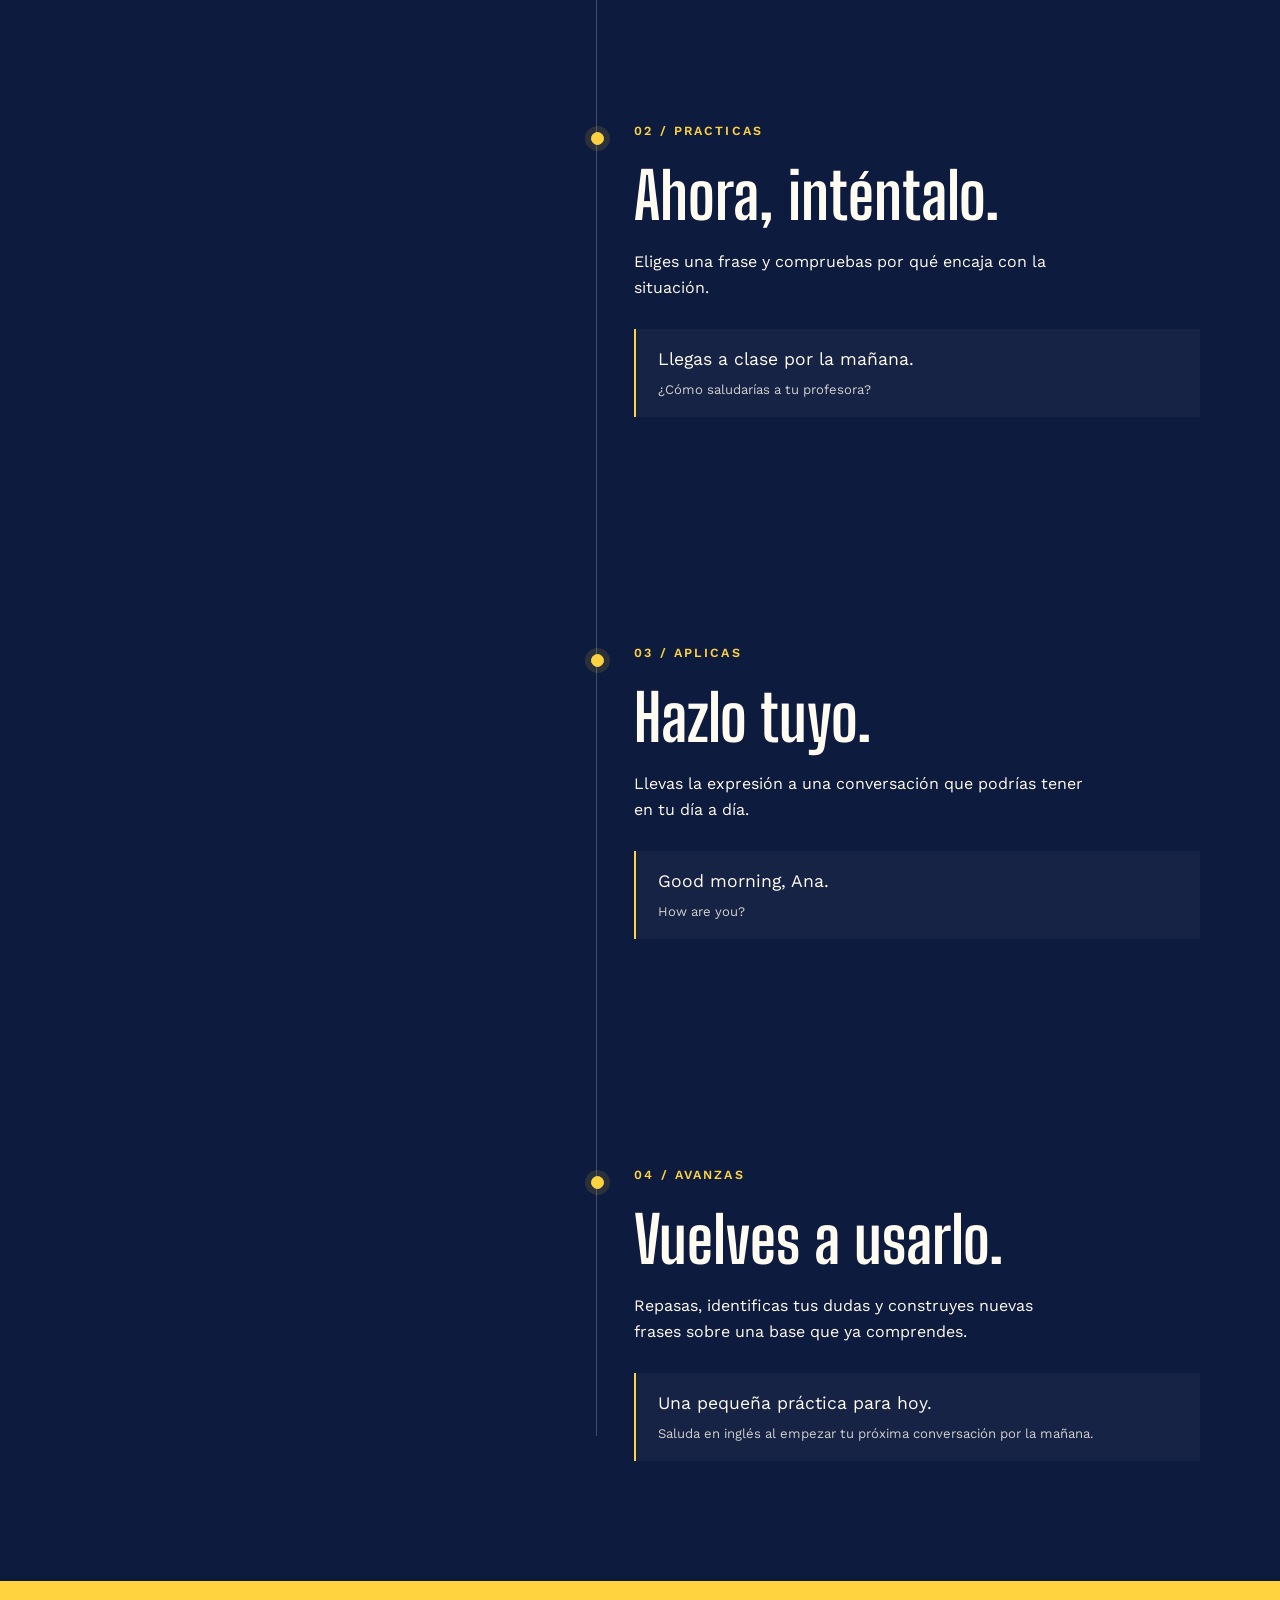
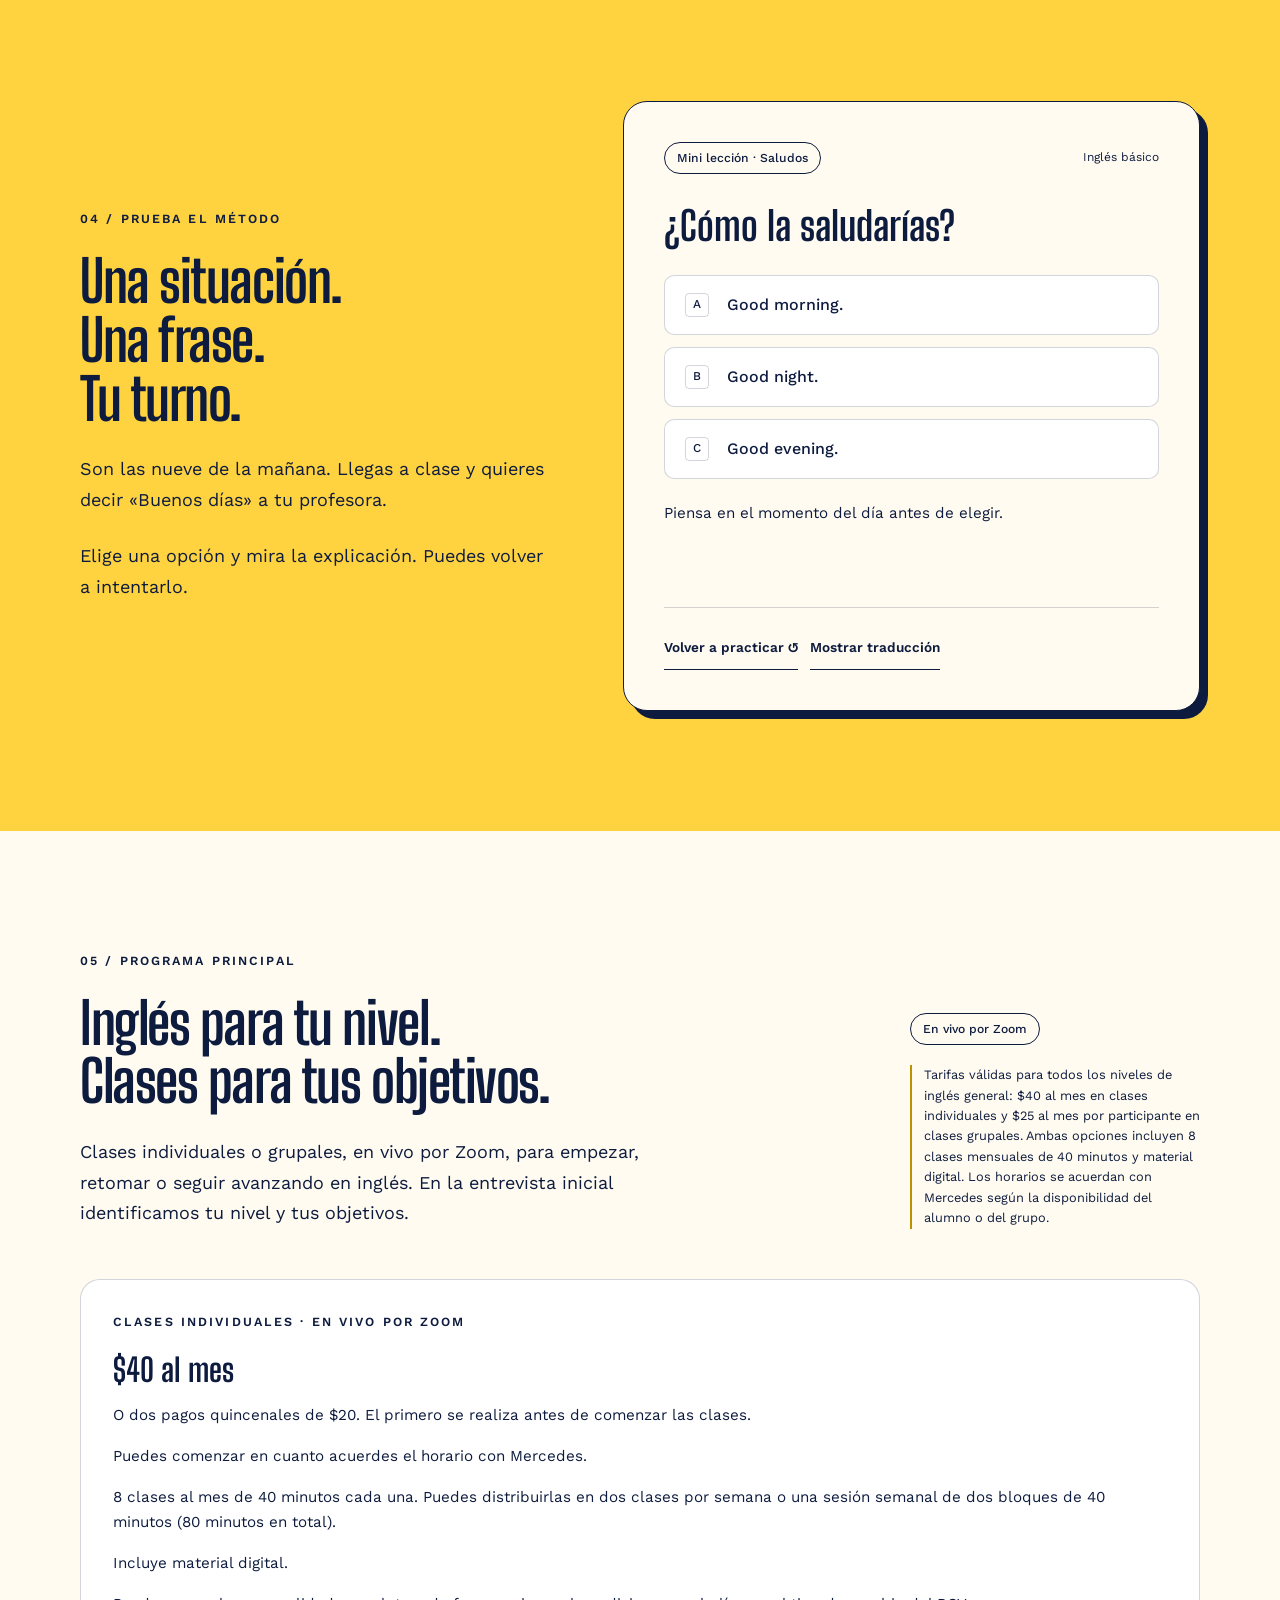
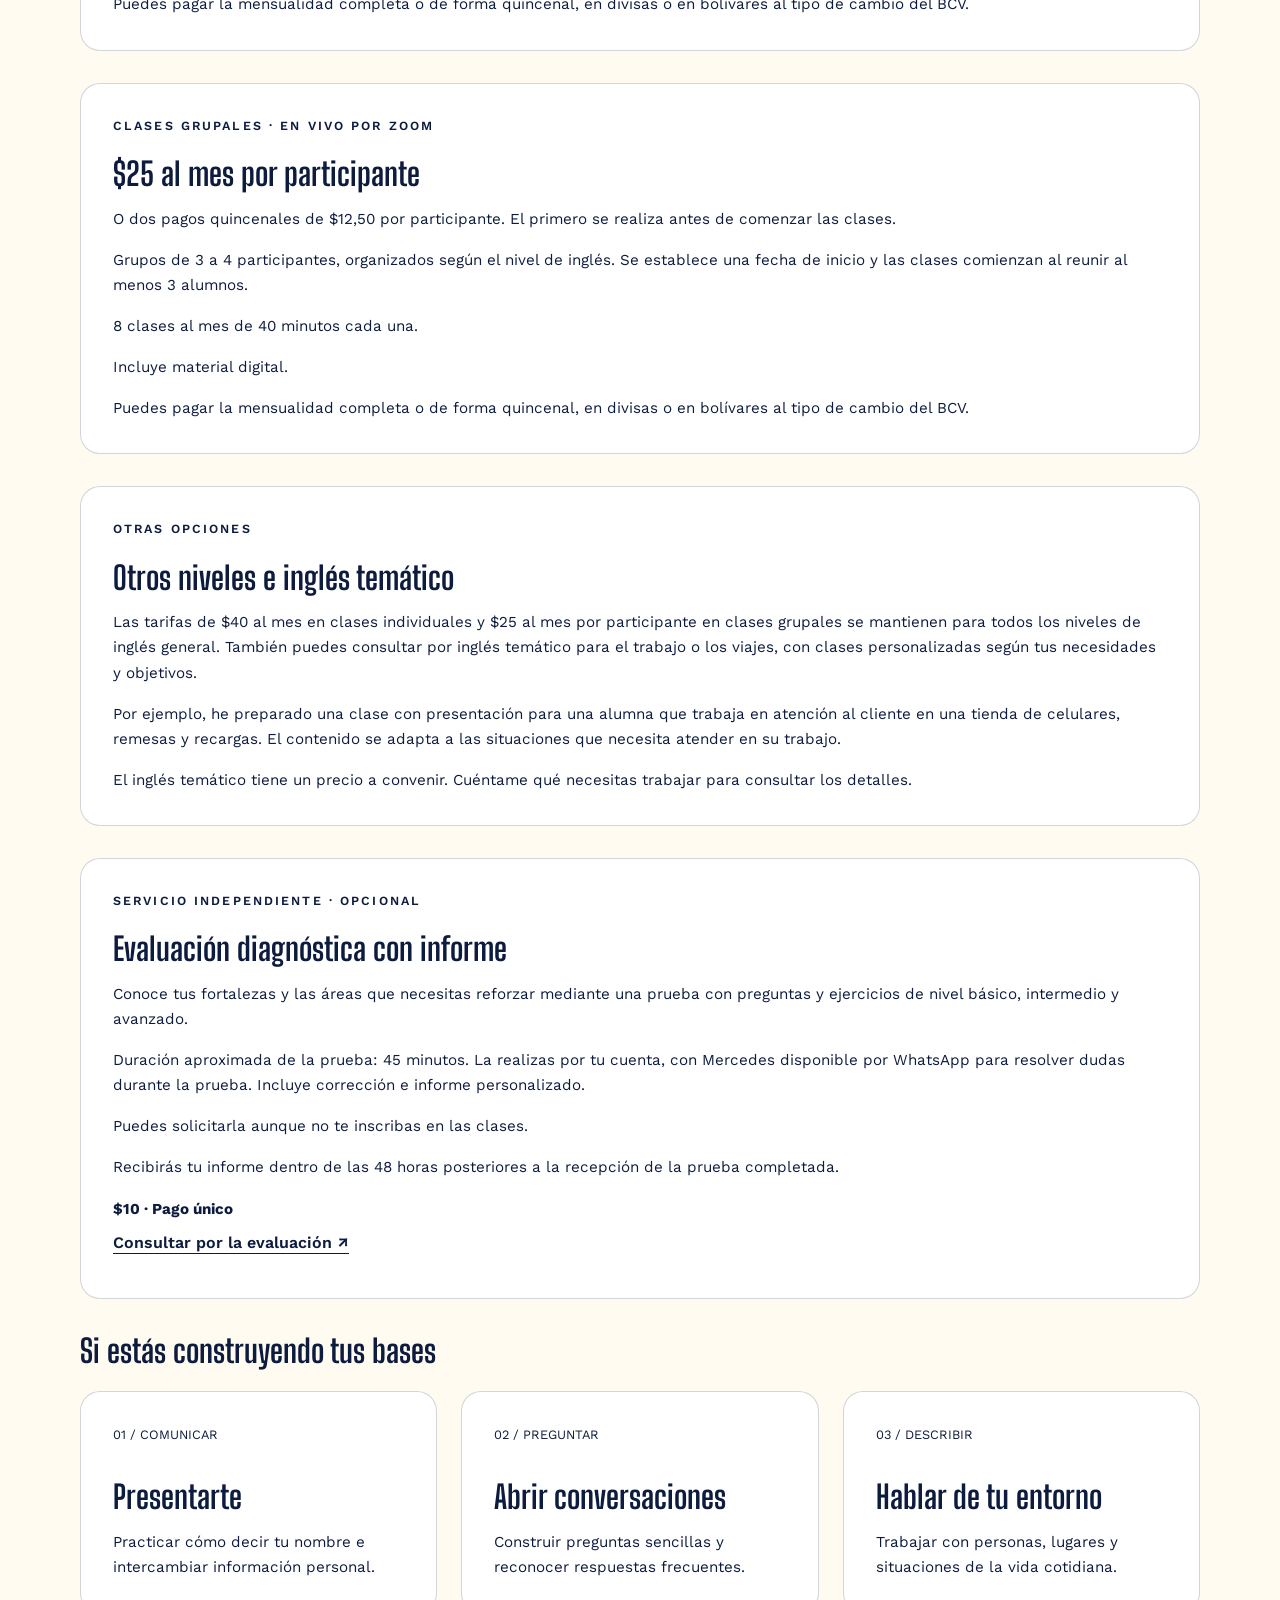
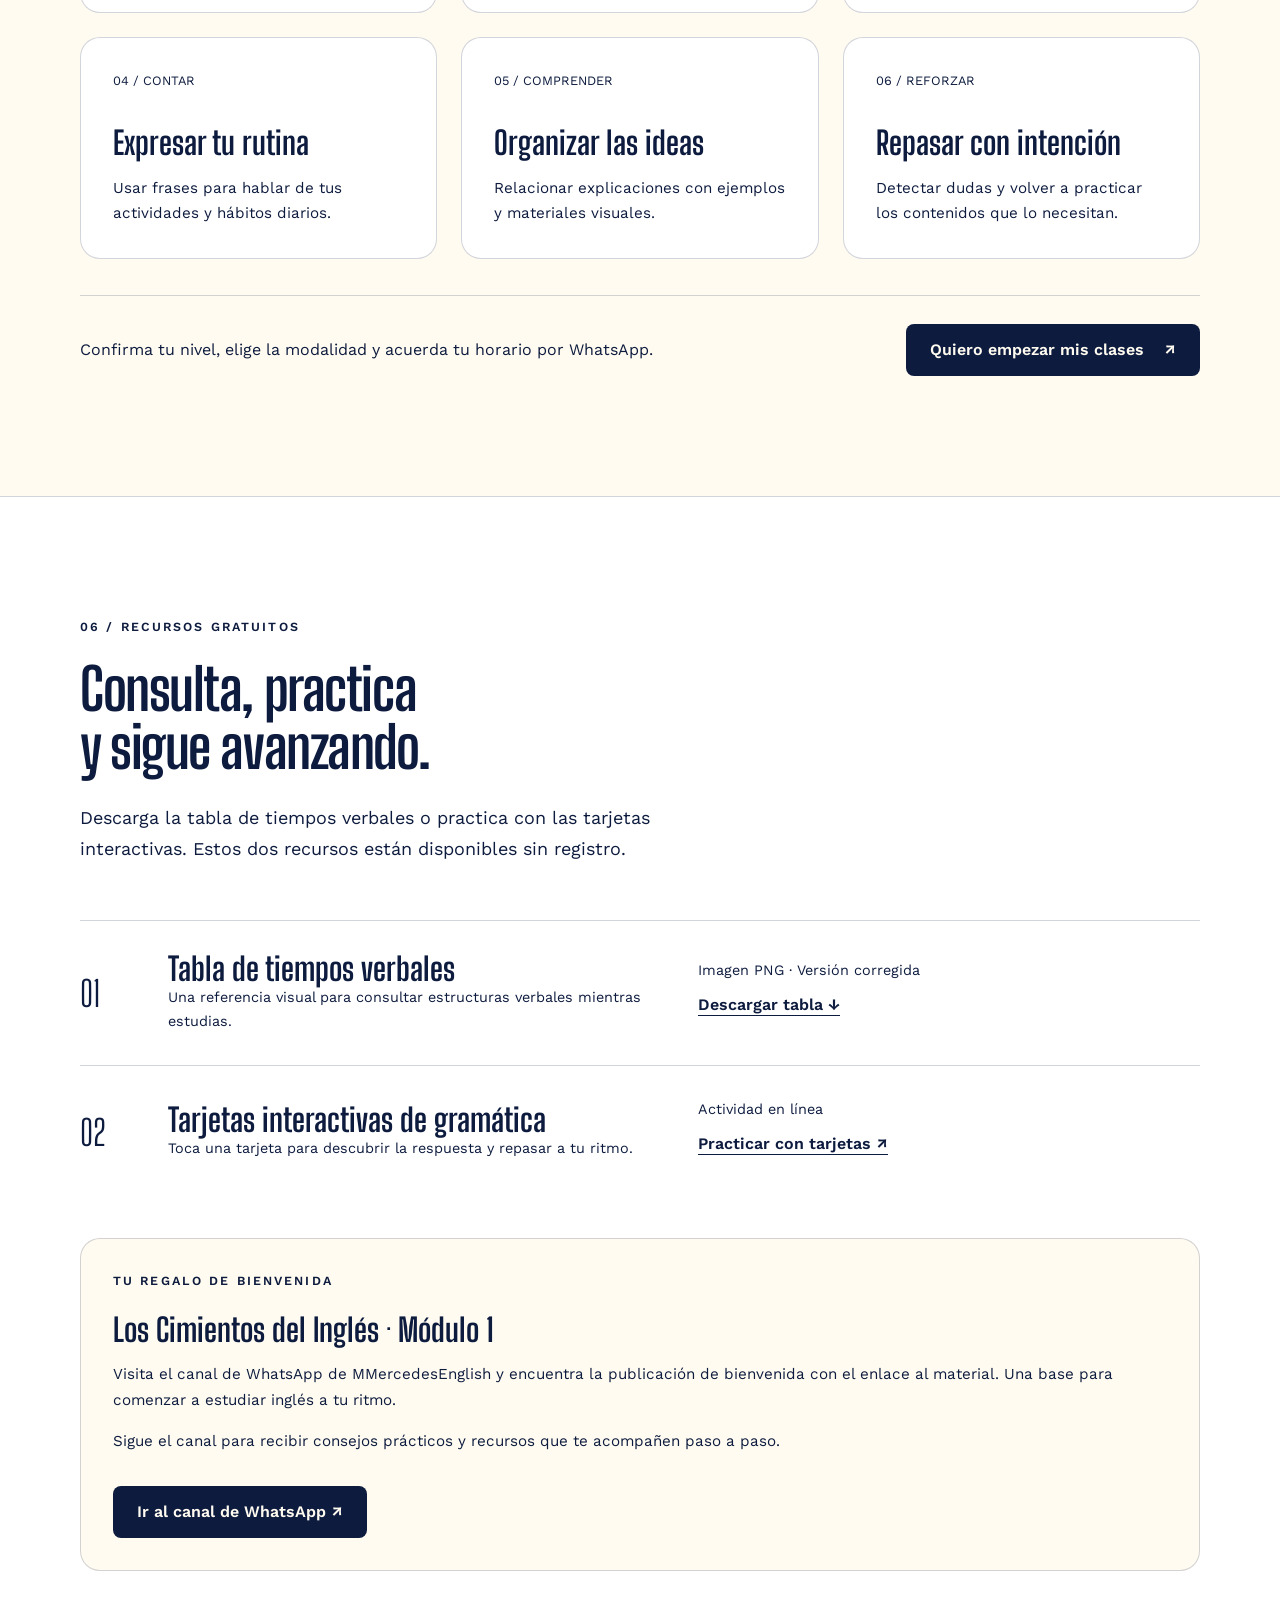
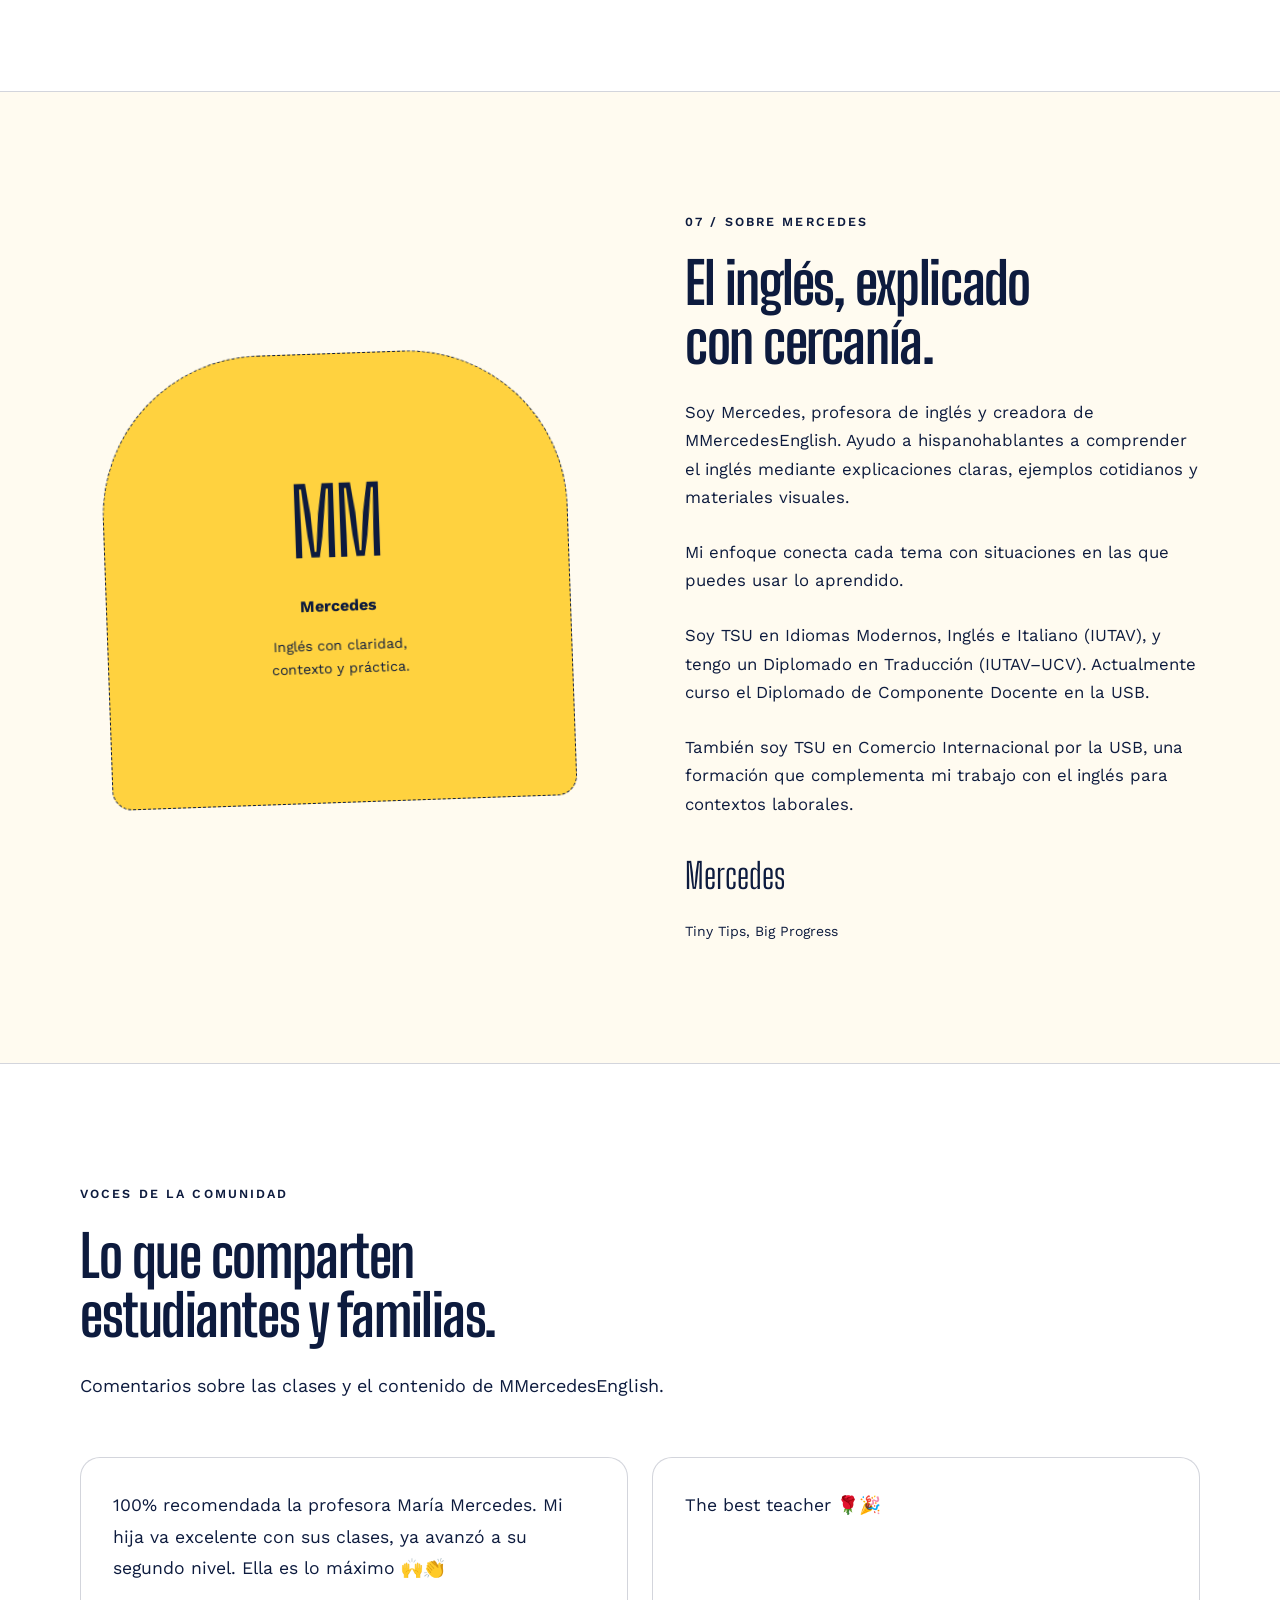
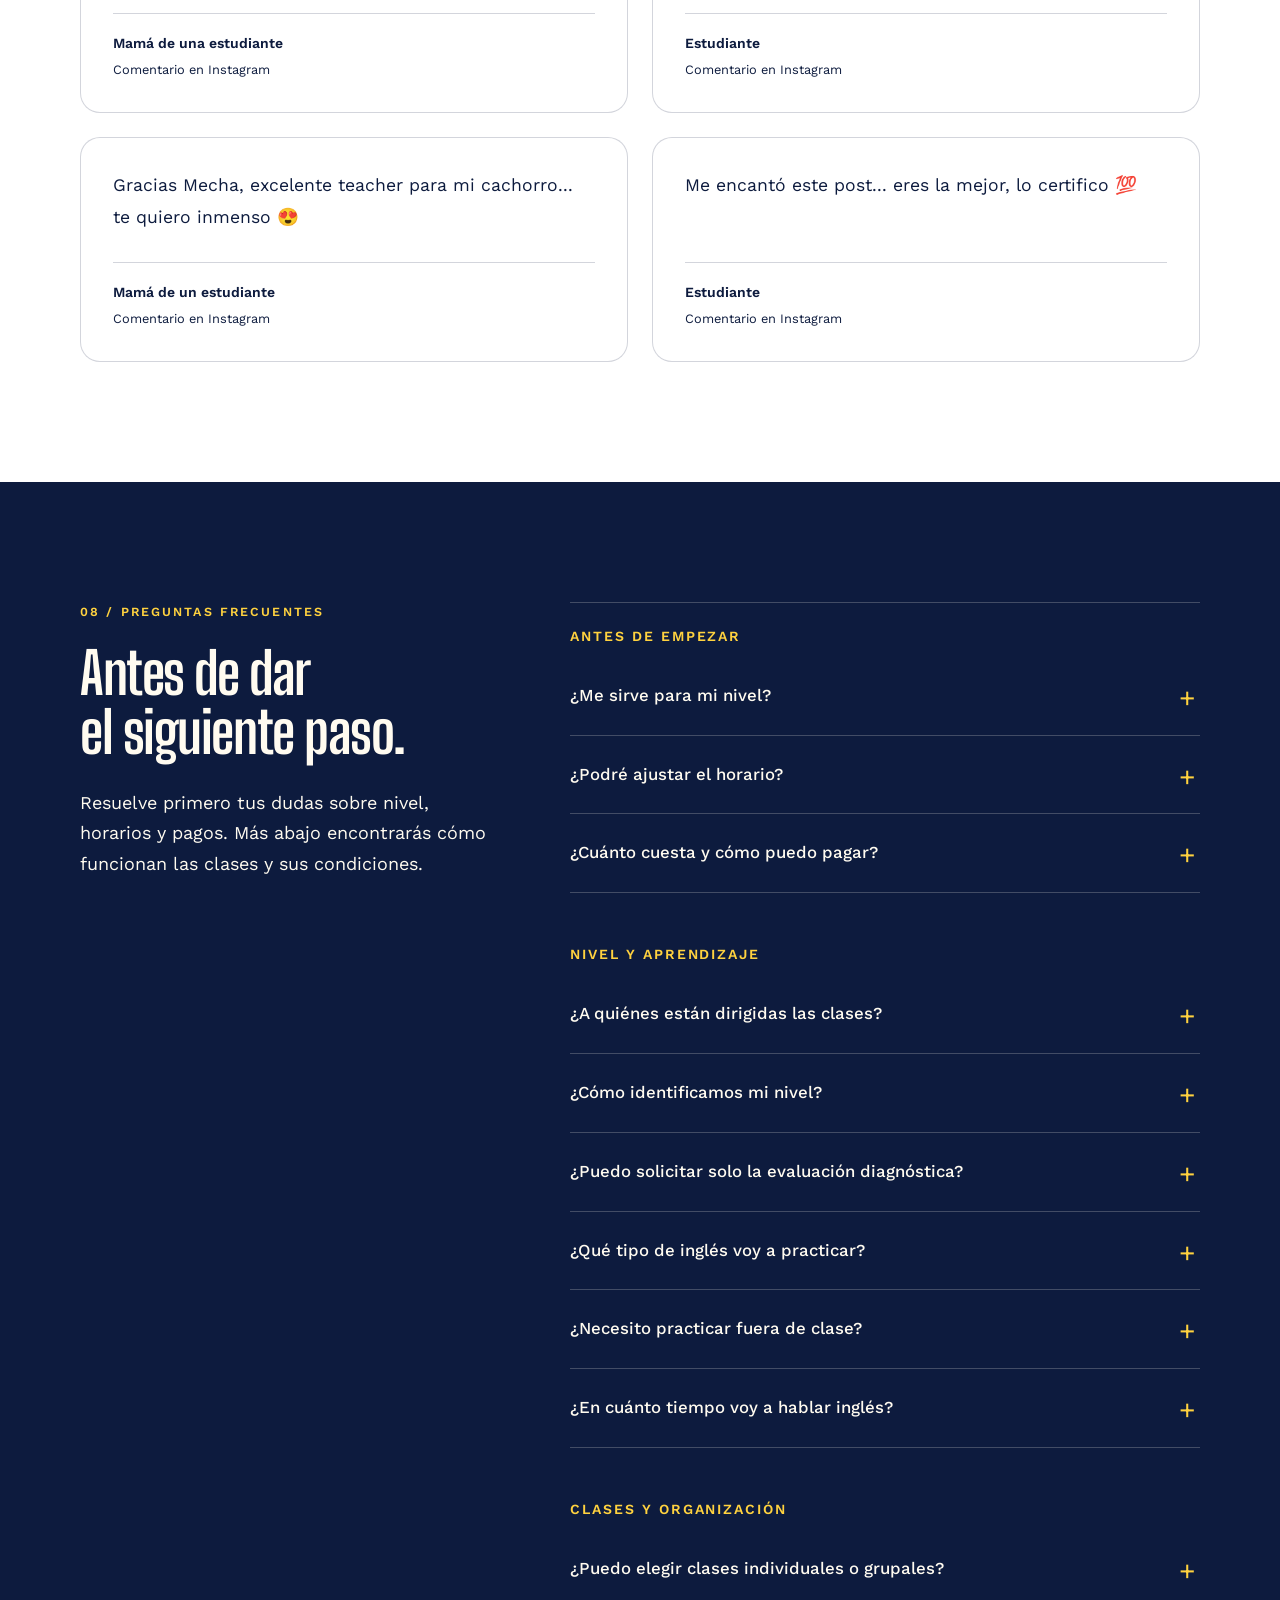
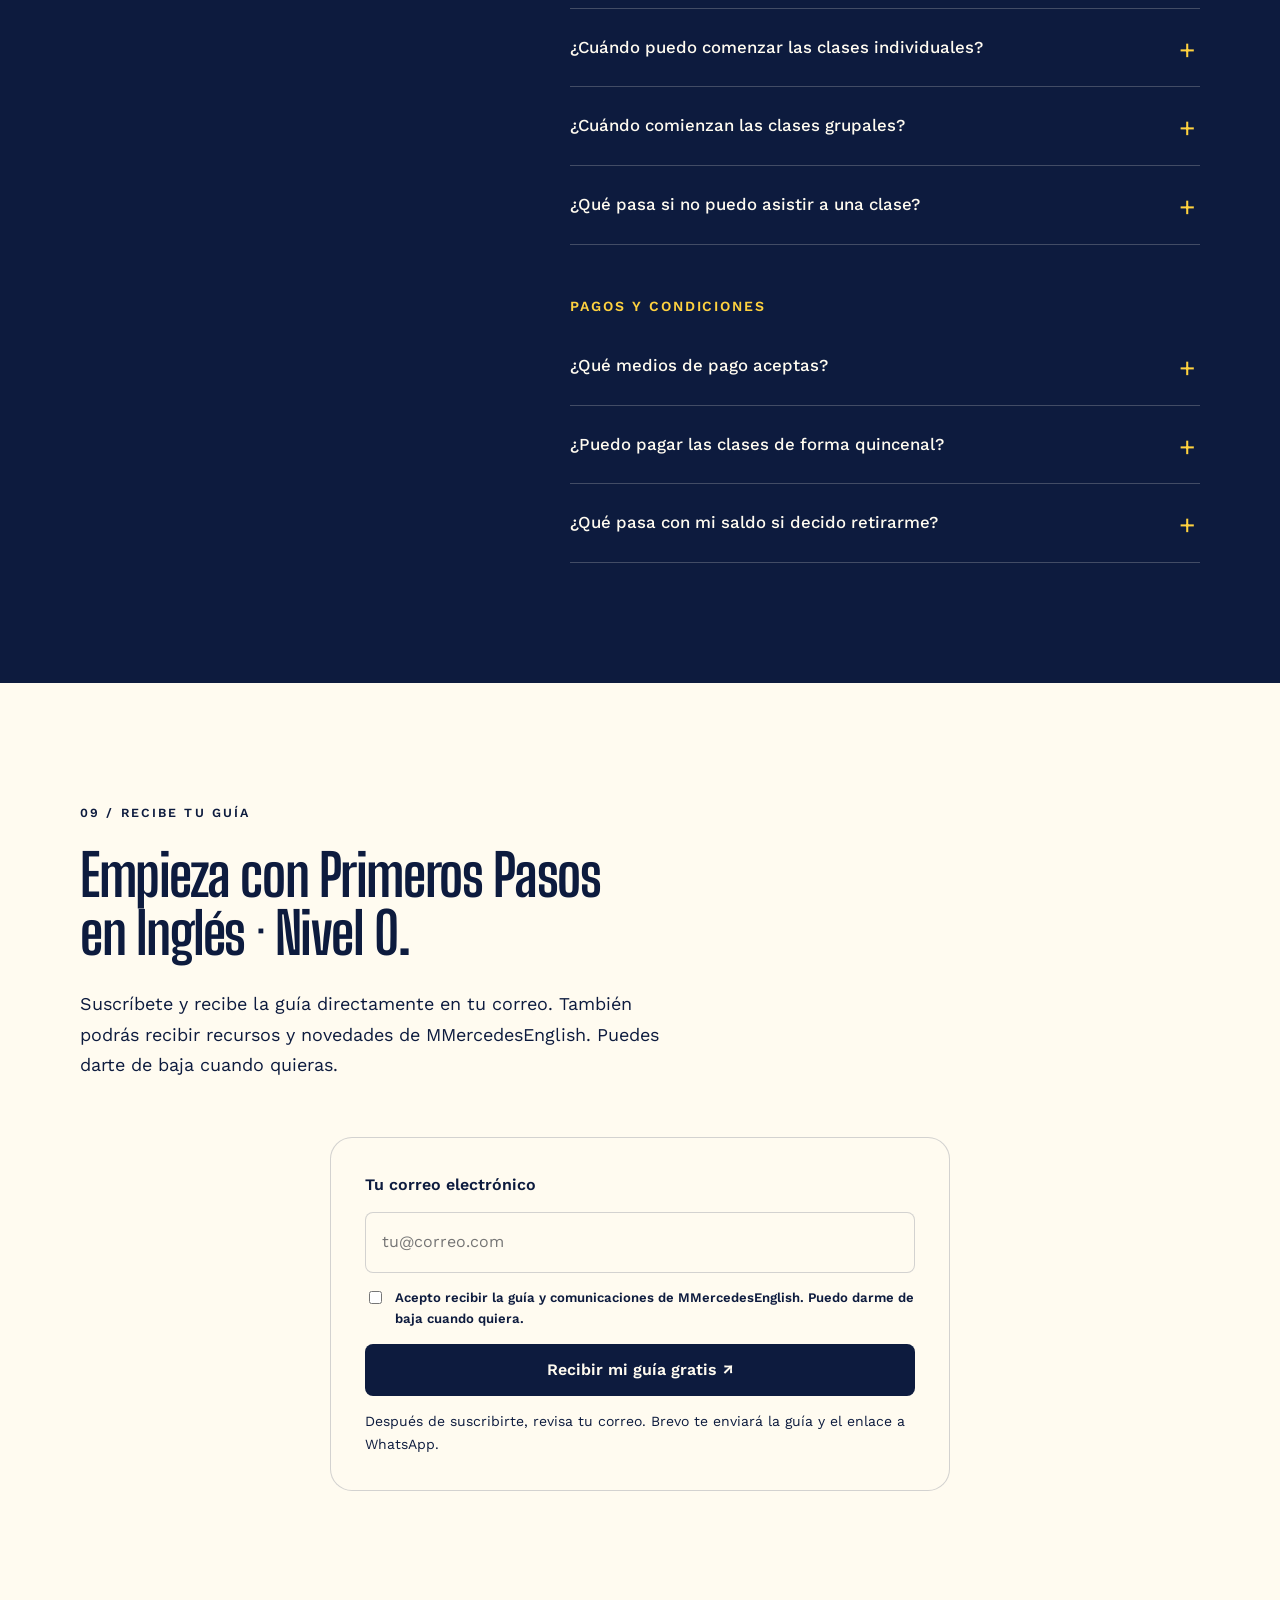
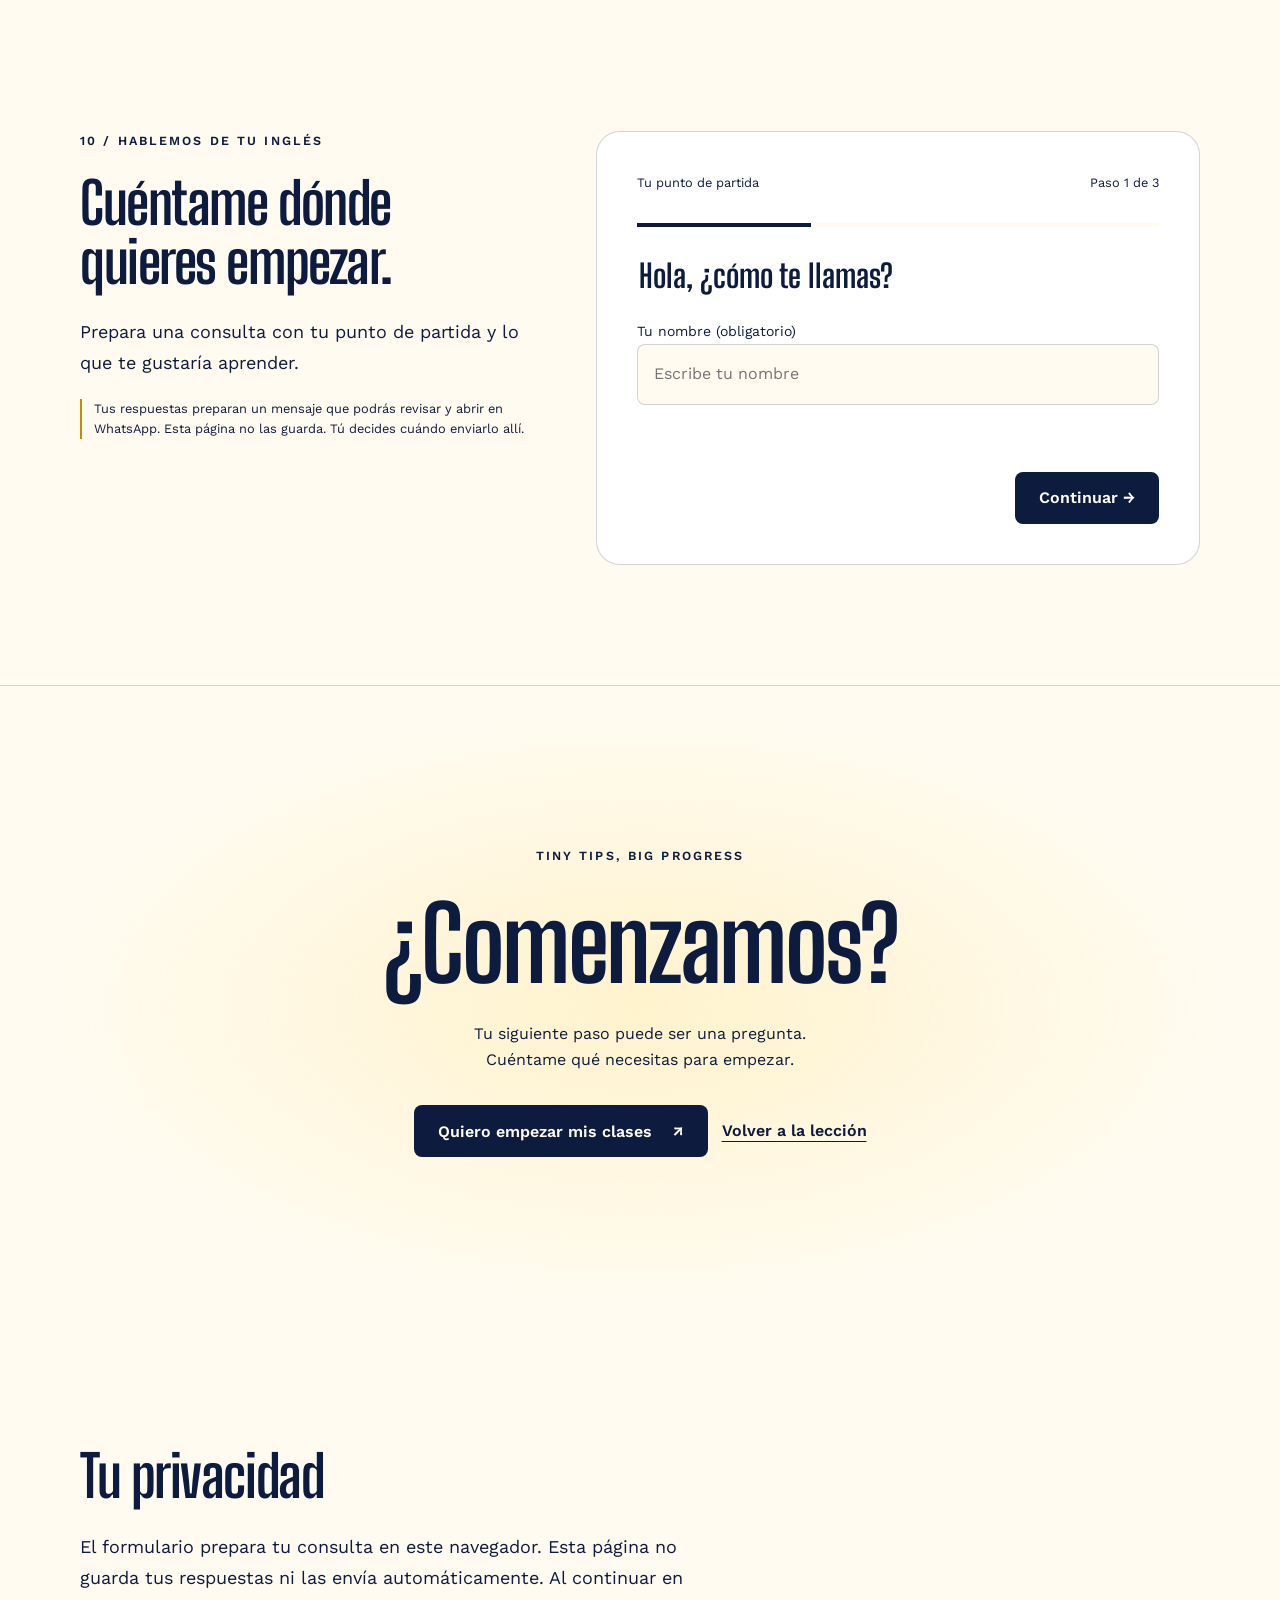
==== commit 26e182a2: "Merge pull request #21 from marraiz2024-lgtm/fix/enlace-flashcards-relativo-2 Usar ruta relativa en " ====
--- a/index.html
+++ b/index.html
@@ -62,7 +62,7 @@
   <section class="section dark method" id="metodo" aria-labelledby="methodTitle"><div class="wrap method-grid"><div class="method-intro reveal"><span class="eyebrow">03 / Así aprendemos</span><h2 id="methodTitle">Un paso prepara<br>el siguiente.</h2><p class="lede">Comprender, probar y volver a practicar. El recorrido empieza con una idea que puedes usar.</p><a class="text-link" href="#prueba" style="margin-top:28px">Pruébalo tú <span aria-hidden="true">↓</span></a></div><div class="steps"><article class="step reveal"><span class="eyebrow">01 / Entiendes</span><h3>Primero, el sentido.</h3><p>Ves la expresión dentro de una situación concreta. Así sabes qué comunica.</p><div class="example"><span lang="en">Good morning.</span><small>Un saludo para la mañana: «Buenos días».</small></div></article><article class="step reveal"><span class="eyebrow">02 / Practicas</span><h3>Ahora, inténtalo.</h3><p>Eliges una frase y compruebas por qué encaja con la situación.</p><div class="example">Llegas a clase por la mañana.<small>¿Cómo saludarías a tu profesora?</small></div></article><article class="step reveal"><span class="eyebrow">03 / Aplicas</span><h3>Hazlo tuyo.</h3><p>Llevas la expresión a una conversación que podrías tener en tu día a día.</p><div class="example" lang="en">Good morning, Ana.<small>How are you?</small></div></article><article class="step reveal"><span class="eyebrow">04 / Avanzas</span><h3>Vuelves a usarlo.</h3><p>Repasas, identificas tus dudas y construyes nuevas frases sobre una base que ya comprendes.</p><div class="example">Una pequeña práctica para hoy.<small>Saluda en inglés al empezar tu próxima conversación por la mañana.</small></div></article></div></div></section>
   <section class="section try" id="prueba" aria-labelledby="tryTitle"><div class="wrap try-grid"><div class="reveal"><span class="eyebrow">04 / Prueba el método</span><h2 id="tryTitle">Una situación.<br>Una frase.<br>Tu turno.</h2><p class="lede">Son las nueve de la mañana. Llegas a clase y quieres decir «Buenos días» a tu profesora.</p><p class="lede">Elige una opción y mira la explicación. Puedes volver a intentarlo.</p></div><div class="lesson reveal"><div class="lesson-top"><span class="pill">Mini lección · Saludos</span><span>Inglés básico</span></div><h3>¿Cómo la saludarías?</h3><div class="lesson-options" role="group" aria-label="Elige el saludo para la mañana"><button class="answer" type="button" data-answer="morning" aria-pressed="false"><span aria-hidden="true">A</span><span lang="en">Good morning.</span></button><button class="answer" type="button" data-answer="night" aria-pressed="false"><span aria-hidden="true">B</span><span lang="en">Good night.</span></button><button class="answer" type="button" data-answer="evening" aria-pressed="false"><span aria-hidden="true">C</span><span lang="en">Good evening.</span></button></div><div class="feedback" id="lessonFeedback" role="status" aria-live="polite" aria-atomic="true">Piensa en el momento del día antes de elegir.</div><div class="lesson-tools"><button class="plain-btn" id="lessonReset" type="button">Volver a practicar ↺</button><button class="plain-btn" id="translationToggle" type="button" aria-expanded="false" aria-controls="translation">Mostrar traducción</button></div><p id="translation" class="small" hidden style="margin-top:16px"><span lang="en">Good morning.</span> = Buenos días.</p></div></div></section>
   <section class="section" id="programa" aria-labelledby="programTitle"><div class="wrap"><div class="program-head reveal"><div class="heading"><span class="eyebrow">05 / Programa principal</span><h2 id="programTitle">Inglés para tu nivel.<br>Clases para tus objetivos.</h2><p class="lede">Clases individuales o grupales, en vivo por Zoom, para empezar, retomar o seguir avanzando en inglés. En la entrevista inicial identificamos tu nivel y tus objetivos.</p></div><div class="program-note"><span class="pill">En vivo por Zoom</span><p class="pending">Tarifas válidas para todos los niveles de inglés general: $40 al mes en clases individuales y $25 al mes por participante en clases grupales. Ambas opciones incluyen 8 clases mensuales de 40 minutos y material digital. Los horarios se acuerdan con Mercedes según la disponibilidad del alumno o del grupo.</p></div></div><div class="card" style="margin-bottom:32px"><span class="eyebrow">Clases individuales · En vivo por Zoom</span><h3>$40 al mes</h3><p>O dos pagos quincenales de $20. El primero se realiza antes de comenzar las clases.</p><p>Puedes comenzar en cuanto acuerdes el horario con Mercedes.</p><p>8 clases al mes de 40 minutos cada una. Puedes distribuirlas en dos clases por semana o una sesión semanal de dos bloques de 40 minutos (80 minutos en total).</p><p>Incluye material digital.</p><p class="small">Puedes pagar la mensualidad completa o de forma quincenal, en divisas o en bolívares al tipo de cambio del BCV.</p></div><div class="card" style="margin-bottom:32px"><span class="eyebrow">Clases grupales · En vivo por Zoom</span><h3>$25 al mes por participante</h3><p>O dos pagos quincenales de $12,50 por participante. El primero se realiza antes de comenzar las clases.</p><p>Grupos de 3 a 4 participantes, organizados según el nivel de inglés. Se establece una fecha de inicio y las clases comienzan al reunir al menos 3 alumnos.</p><p>8 clases al mes de 40 minutos cada una.</p><p>Incluye material digital.</p><p class="small">Puedes pagar la mensualidad completa o de forma quincenal, en divisas o en bolívares al tipo de cambio del BCV.</p></div><div class="card" style="margin-bottom:32px"><span class="eyebrow">Otras opciones</span><h3>Otros niveles e inglés temático</h3><p>Las tarifas de $40 al mes en clases individuales y $25 al mes por participante en clases grupales se mantienen para todos los niveles de inglés general. También puedes consultar por inglés temático para el trabajo o los viajes, con clases personalizadas según tus necesidades y objetivos.</p><p>Por ejemplo, he preparado una clase con presentación para una alumna que trabaja en atención al cliente en una tienda de celulares, remesas y recargas. El contenido se adapta a las situaciones que necesita atender en su trabajo.</p><p>El inglés temático tiene un precio a convenir. Cuéntame qué necesitas trabajar para consultar los detalles.</p></div><div class="card" style="margin-bottom:32px"><span class="eyebrow">Servicio independiente · Opcional</span><h3>Evaluación diagnóstica con informe</h3><p>Conoce tus fortalezas y las áreas que necesitas reforzar mediante una prueba con preguntas y ejercicios de nivel básico, intermedio y avanzado.</p><p>Duración aproximada de la prueba: 45 minutos. La realizas por tu cuenta, con Mercedes disponible por WhatsApp para resolver dudas durante la prueba. Incluye corrección e informe personalizado.</p><p>Puedes solicitarla aunque no te inscribas en las clases.</p><p>Recibirás tu informe dentro de las 48 horas posteriores a la recepción de la prueba completada.</p><p><strong>$10 · Pago único</strong></p><a class="text-link" href="https://wa.me/19044266634?text=Hola%2C%20Mercedes.%20Me%20interesa%20la%20evaluaci%C3%B3n%20diagn%C3%B3stica%20con%20informe." target="_blank" rel="noopener noreferrer">Consultar por la evaluación ↗</a></div><h3 style="margin:36px 0 24px">Si estás construyendo tus bases</h3><div class="cards program-grid"><article class="card reveal"><span class="card-no">01 / COMUNICAR</span><h3>Presentarte</h3><p>Practicar cómo decir tu nombre e intercambiar información personal.</p></article><article class="card reveal"><span class="card-no">02 / PREGUNTAR</span><h3>Abrir conversaciones</h3><p>Construir preguntas sencillas y reconocer respuestas frecuentes.</p></article><article class="card reveal"><span class="card-no">03 / DESCRIBIR</span><h3>Hablar de tu entorno</h3><p>Trabajar con personas, lugares y situaciones de la vida cotidiana.</p></article><article class="card reveal"><span class="card-no">04 / CONTAR</span><h3>Expresar tu rutina</h3><p>Usar frases para hablar de tus actividades y hábitos diarios.</p></article><article class="card reveal"><span class="card-no">05 / COMPRENDER</span><h3>Organizar las ideas</h3><p>Relacionar explicaciones con ejemplos y materiales visuales.</p></article><article class="card reveal"><span class="card-no">06 / REFORZAR</span><h3>Repasar con intención</h3><p>Detectar dudas y volver a practicar los contenidos que lo necesitan.</p></article></div><div class="program-footer reveal"><p>Confirma tu nivel, elige la modalidad y acuerda tu horario por WhatsApp.</p><a class="btn navy" href="https://wa.me/19044266634?text=Hola%2C%20Mercedes.%20Quiero%20confirmar%20mi%20nivel%2C%20elegir%20la%20modalidad%20y%20acordar%20un%20horario%20para%20las%20clases." target="_blank" rel="noopener noreferrer">Quiero empezar mis clases <span aria-hidden="true">↗</span></a></div></div></section>
-  <section class="section resources" id="recursos" aria-labelledby="resourcesTitle"><div class="wrap"><div class="heading reveal"><span class="eyebrow">06 / Recursos gratuitos</span><h2 id="resourcesTitle">Consulta, practica<br>y sigue avanzando.</h2><p class="lede">Descarga la tabla de tiempos verbales o practica con las tarjetas interactivas. Estos dos recursos están disponibles sin registro.</p></div><article class="resource-row reveal"><span class="resource-index" aria-hidden="true">01</span><div><h3>Tabla de tiempos verbales</h3><p>Una referencia visual para consultar estructuras verbales mientras estudias.</p></div><div><p>Imagen PNG · Versión corregida</p><a class="text-link" href="mapa-16-tiempos-verbales.png" download="MMercedesEnglish-mapa-16-tiempos-verbales.png" aria-label="Descargar tabla de tiempos verbales corregida en PNG">Descargar tabla ↓</a></div></article><article class="resource-row reveal"><span class="resource-index" aria-hidden="true">02</span><div><h3>Tarjetas interactivas de gramática</h3><p>Toca una tarjeta para descubrir la respuesta y repasar a tu ritmo.</p></div><div><p>Actividad en línea</p><a class="text-link" href="https://marraiz2024-lgtm.github.io/flashcards_gramatica_ingles_v3.html" target="_blank" rel="noopener noreferrer" aria-label="Practicar con tarjetas: Tarjetas interactivas de gramática (abre en otra pestaña)">Practicar con tarjetas ↗</a></div></article><aside class="card reveal" id="los-cimientos" aria-labelledby="channelTitle" style="margin-top:40px;background:var(--cream);scroll-margin-top:110px"><span class="eyebrow">Tu regalo de bienvenida</span><h3 id="channelTitle">Los Cimientos del Inglés · Módulo 1</h3><p>Visita el canal de WhatsApp de MMercedesEnglish y encuentra la publicación de bienvenida con el enlace al material. Una base para comenzar a estudiar inglés a tu ritmo.</p><p>Sigue el canal para recibir consejos prácticos y recursos que te acompañen paso a paso.</p><div class="buttons"><a class="btn navy" href="https://whatsapp.com/channel/0029Vb8MbYDBfxnysh7DMk3F" target="_blank" rel="noopener noreferrer" aria-label="Ir al canal de WhatsApp (abre en otra pestaña)">Ir al canal de WhatsApp ↗</a></div></aside></div></section>
+  <section class="section resources" id="recursos" aria-labelledby="resourcesTitle"><div class="wrap"><div class="heading reveal"><span class="eyebrow">06 / Recursos gratuitos</span><h2 id="resourcesTitle">Consulta, practica<br>y sigue avanzando.</h2><p class="lede">Descarga la tabla de tiempos verbales o practica con las tarjetas interactivas. Estos dos recursos están disponibles sin registro.</p></div><article class="resource-row reveal"><span class="resource-index" aria-hidden="true">01</span><div><h3>Tabla de tiempos verbales</h3><p>Una referencia visual para consultar estructuras verbales mientras estudias.</p></div><div><p>Imagen PNG · Versión corregida</p><a class="text-link" href="mapa-16-tiempos-verbales.png" download="MMercedesEnglish-mapa-16-tiempos-verbales.png" aria-label="Descargar tabla de tiempos verbales corregida en PNG">Descargar tabla ↓</a></div></article><article class="resource-row reveal"><span class="resource-index" aria-hidden="true">02</span><div><h3>Tarjetas interactivas de gramática</h3><p>Toca una tarjeta para descubrir la respuesta y repasar a tu ritmo.</p></div><div><p>Actividad en línea</p><a class="text-link" href="flashcards_gramatica_ingles_v3.html" target="_blank" rel="noopener noreferrer" aria-label="Practicar con tarjetas: Tarjetas interactivas de gramática (abre en otra pestaña)">Practicar con tarjetas ↗</a></div></article><aside class="card reveal" id="los-cimientos" aria-labelledby="channelTitle" style="margin-top:40px;background:var(--cream);scroll-margin-top:110px"><span class="eyebrow">Tu regalo de bienvenida</span><h3 id="channelTitle">Los Cimientos del Inglés · Módulo 1</h3><p>Visita el canal de WhatsApp de MMercedesEnglish y encuentra la publicación de bienvenida con el enlace al material. Una base para comenzar a estudiar inglés a tu ritmo.</p><p>Sigue el canal para recibir consejos prácticos y recursos que te acompañen paso a paso.</p><div class="buttons"><a class="btn navy" href="https://whatsapp.com/channel/0029Vb8MbYDBfxnysh7DMk3F" target="_blank" rel="noopener noreferrer" aria-label="Ir al canal de WhatsApp (abre en otra pestaña)">Ir al canal de WhatsApp ↗</a></div></aside></div></section>
   <section class="section" id="mercedes" aria-labelledby="aboutTitle"><div class="wrap about-grid"><div class="reveal"><div class="about-photo"><div><div class="placeholder-mark" aria-hidden="true">MM</div><strong>Mercedes</strong><p class="small">Inglés con claridad,<br>contexto y práctica.</p></div></div></div><div class="about-copy reveal"><span class="eyebrow">07 / Sobre Mercedes</span><h2 id="aboutTitle">El inglés, explicado<br>con cercanía.</h2><p class="lede">Soy Mercedes, profesora de inglés y creadora de MMercedesEnglish. Ayudo a hispanohablantes a comprender el inglés mediante explicaciones claras, ejemplos cotidianos y materiales visuales.</p><p class="lede">Mi enfoque conecta cada tema con situaciones en las que puedes usar lo aprendido.</p><p class="lede">Soy TSU en Idiomas Modernos, Inglés e Italiano (IUTAV), y tengo un Diplomado en Traducción (IUTAV–UCV). Actualmente curso el Diplomado de Componente Docente en la USB.</p><p class="lede">También soy TSU en Comercio Internacional por la USB, una formación que complementa mi trabajo con el inglés para contextos laborales.</p><p class="signature">Mercedes</p><p class="small" lang="en">Tiny Tips, Big Progress</p></div></div></section>
 <section class="section testimonials" id="testimonios" aria-labelledby="testimonialsTitle"><div class="wrap"><div class="heading reveal"><span class="eyebrow">Voces de la comunidad</span><h2 id="testimonialsTitle">Lo que comparten<br>estudiantes y familias.</h2><p class="lede">Comentarios sobre las clases y el contenido de MMercedesEnglish.</p></div><div class="cards"><figure class="card reveal testimonial"><blockquote lang="es"><p>100% recomendada la profesora María Mercedes. Mi hija va excelente con sus clases, ya avanzó a su segundo nivel. Ella es lo máximo 🙌👏</p></blockquote><figcaption>Mamá de una estudiante<span>Comentario en Instagram</span></figcaption></figure><figure class="card reveal testimonial"><blockquote lang="en"><p>The best teacher 🌹🎉</p></blockquote><figcaption>Estudiante<span>Comentario en Instagram</span></figcaption></figure><figure class="card reveal testimonial"><blockquote lang="es"><p>Gracias Mecha, excelente teacher para mi cachorro... te quiero inmenso 😍</p></blockquote><figcaption>Mamá de un estudiante<span>Comentario en Instagram</span></figcaption></figure><figure class="card reveal testimonial"><blockquote lang="es"><p>Me encantó este post... eres la mejor, lo certifico 💯</p></blockquote><figcaption>Estudiante<span>Comentario en Instagram</span></figcaption></figure></div></div></section>
   <section class="section dark" id="faq" aria-labelledby="faqTitle"><div class="wrap faq-grid"><div class="reveal"><span class="eyebrow">08 / Preguntas frecuentes</span><h2 id="faqTitle">Antes de dar<br>el siguiente paso.</h2><p class="lede">Resuelve primero tus dudas sobre nivel, horarios y pagos. Más abajo encontrarás cómo funcionan las clases y sus condiciones.</p></div><div class="faq-list reveal"><section class="faq-group" aria-labelledby="faqGroup0"><h3 id="faqGroup0" class="faq-group-title">Antes de empezar</h3><details><summary>¿Me sirve para mi nivel?</summary><p>Puedes empezar desde cero, retomar lo que estudiaste o trabajar otros niveles de inglés general. En una entrevista inicial, Mercedes identifica tu nivel y tus objetivos. También ofrece inglés personalizado para trabajo y viajes, con precio a convenir.</p></details><details><summary>¿Podré ajustar el horario?</summary><p>Los horarios se acuerdan con Mercedes según la disponibilidad del alumno o del grupo. En clases individuales puedes elegir dos clases semanales de 40 minutos o una sesión semanal de 80 minutos. Las clases son en vivo por Zoom.</p></details><details><summary>¿Cuánto cuesta y cómo puedo pagar?</summary><p>Las clases individuales cuestan $40 al mes; las grupales, $25 al mes por participante. Ambas incluyen 8 clases de 40 minutos y material digital. Puedes pagar la mensualidad completa o en dos pagos quincenales: $20 o $12,50, respectivamente. El primer pago se realiza antes de comenzar. Para Venezuela se acepta Pago Móvil; también puedes consultar por Zelle. Los datos de pago se coordinan por WhatsApp.</p></details></section><section class="faq-group" aria-labelledby="faqGroup1"><h3 id="faqGroup1" class="faq-group-title">Nivel y aprendizaje</h3><details><summary>¿A quiénes están dirigidas las clases?</summary><p>Las clases están dirigidas a adolescentes desde los 12 años, universitarios y adultos hispanohablantes con ganas de aprender, disposición para practicar y compromiso con las clases.</p></details><details><summary>¿Cómo identificamos mi nivel?</summary><p>En una entrevista inicial, Mercedes identifica tu nivel y lo que necesitas aprender. Si quieres una evaluación más detallada, puedes solicitar una prueba diagnóstica con informe personalizado.</p></details><details><summary>¿Puedo solicitar solo la evaluación diagnóstica?</summary><p>Sí. Es un servicio independiente y opcional, disponible aunque no te inscribas en las clases. La prueba dura aproximadamente 45 minutos y la realizas por tu cuenta, con Mercedes disponible por WhatsApp para resolver dudas durante la prueba. Incluye preguntas y ejercicios de nivel básico, intermedio y avanzado, corrección e informe personalizado. El informe se entrega dentro de las 48 horas posteriores a la recepción de la prueba completada. La evaluación tiene un precio de $10, como pago único, e incluye el informe personalizado.</p></details><details><summary>¿Qué tipo de inglés voy a practicar?</summary><p>En inglés general, trabajas contenidos adecuados a tu nivel. Al construir tus bases, practicas cómo presentarte, intercambiar información, hacer preguntas y describir actividades, personas y lugares. Las clases temáticas se personalizan para situaciones de trabajo o viajes.</p></details><details><summary>¿Necesito practicar fuera de clase?</summary><p>Sí. Repasar y aplicar lo aprendido ayuda a consolidarlo. Las clases incluyen material digital para apoyar tu estudio.</p></details><details><summary>¿En cuánto tiempo voy a hablar inglés?</summary><p>No hay un plazo único. El progreso depende de tu punto de partida, constancia y práctica. La idea es trabajar habilidades concretas y reconocer qué puedes hacer con lo aprendido.</p></details></section><section class="faq-group" aria-labelledby="faqGroup2"><h3 id="faqGroup2" class="faq-group-title">Clases y organización</h3><details><summary>¿Puedo elegir clases individuales o grupales?</summary><p>Sí. Puedes elegir clases individuales o grupales. Ambas opciones son en vivo por Zoom y tienen precios diferentes. Los grupos son de 3 a 4 participantes y se organizan según el nivel de inglés. Se establece una fecha de inicio y las clases comienzan al reunir al menos 3 alumnos.</p></details><details><summary>¿Cuándo puedo comenzar las clases individuales?</summary><p>Puedes comenzar en cuanto acuerdes el horario con Mercedes.</p></details><details><summary>¿Cuándo comienzan las clases grupales?</summary><p>Se establece una fecha de inicio para cada grupo. Las clases comienzan al reunir al menos 3 alumnos, con un máximo de 4 participantes. Consulta por WhatsApp la próxima fecha y la disponibilidad.</p></details><details><summary>¿Qué pasa si no puedo asistir a una clase?</summary><p>Puedes solicitar la recuperación o reprogramación de la clase avisando a Mercedes con al menos 24 horas de anticipación. Esta opción aplica tanto a clases individuales como grupales. Si faltas a una clase grupal, puedes recuperarla por separado en un horario acordado con Mercedes o tomar la clase con otro grupo. En caso de emergencia, Mercedes puede considerar excepciones al aviso mínimo de 24 horas, según la situación.</p></details></section><section class="faq-group" aria-labelledby="faqGroup3"><h3 id="faqGroup3" class="faq-group-title">Pagos y condiciones</h3><details><summary>¿Qué medios de pago aceptas?</summary><p>Para Venezuela, puedes pagar por Pago Móvil. Para otros países, puedes pagar por Zelle. Coordina tu inscripción con Mercedes por WhatsApp para recibir los datos de pago. Los pagos se realizan fuera de esta página.</p></details><details><summary>¿Puedo pagar las clases de forma quincenal?</summary><p>Sí. Puedes dividir la mensualidad en dos pagos quincenales iguales: $20 para las clases individuales o $12,50 por participante para las grupales. El primer pago se realiza antes de comenzar las clases. Puedes pagar en divisas o en bolívares al tipo de cambio del BCV.</p></details><details><summary>¿Qué pasa con mi saldo si decido retirarme?</summary><p>El saldo pagado correspondiente a las clases no tomadas queda disponible para futuras clases. Puedes utilizarlo durante los tres meses siguientes a la fecha en que avises a Mercedes que te retiras.</p></details></section></div></div></section>
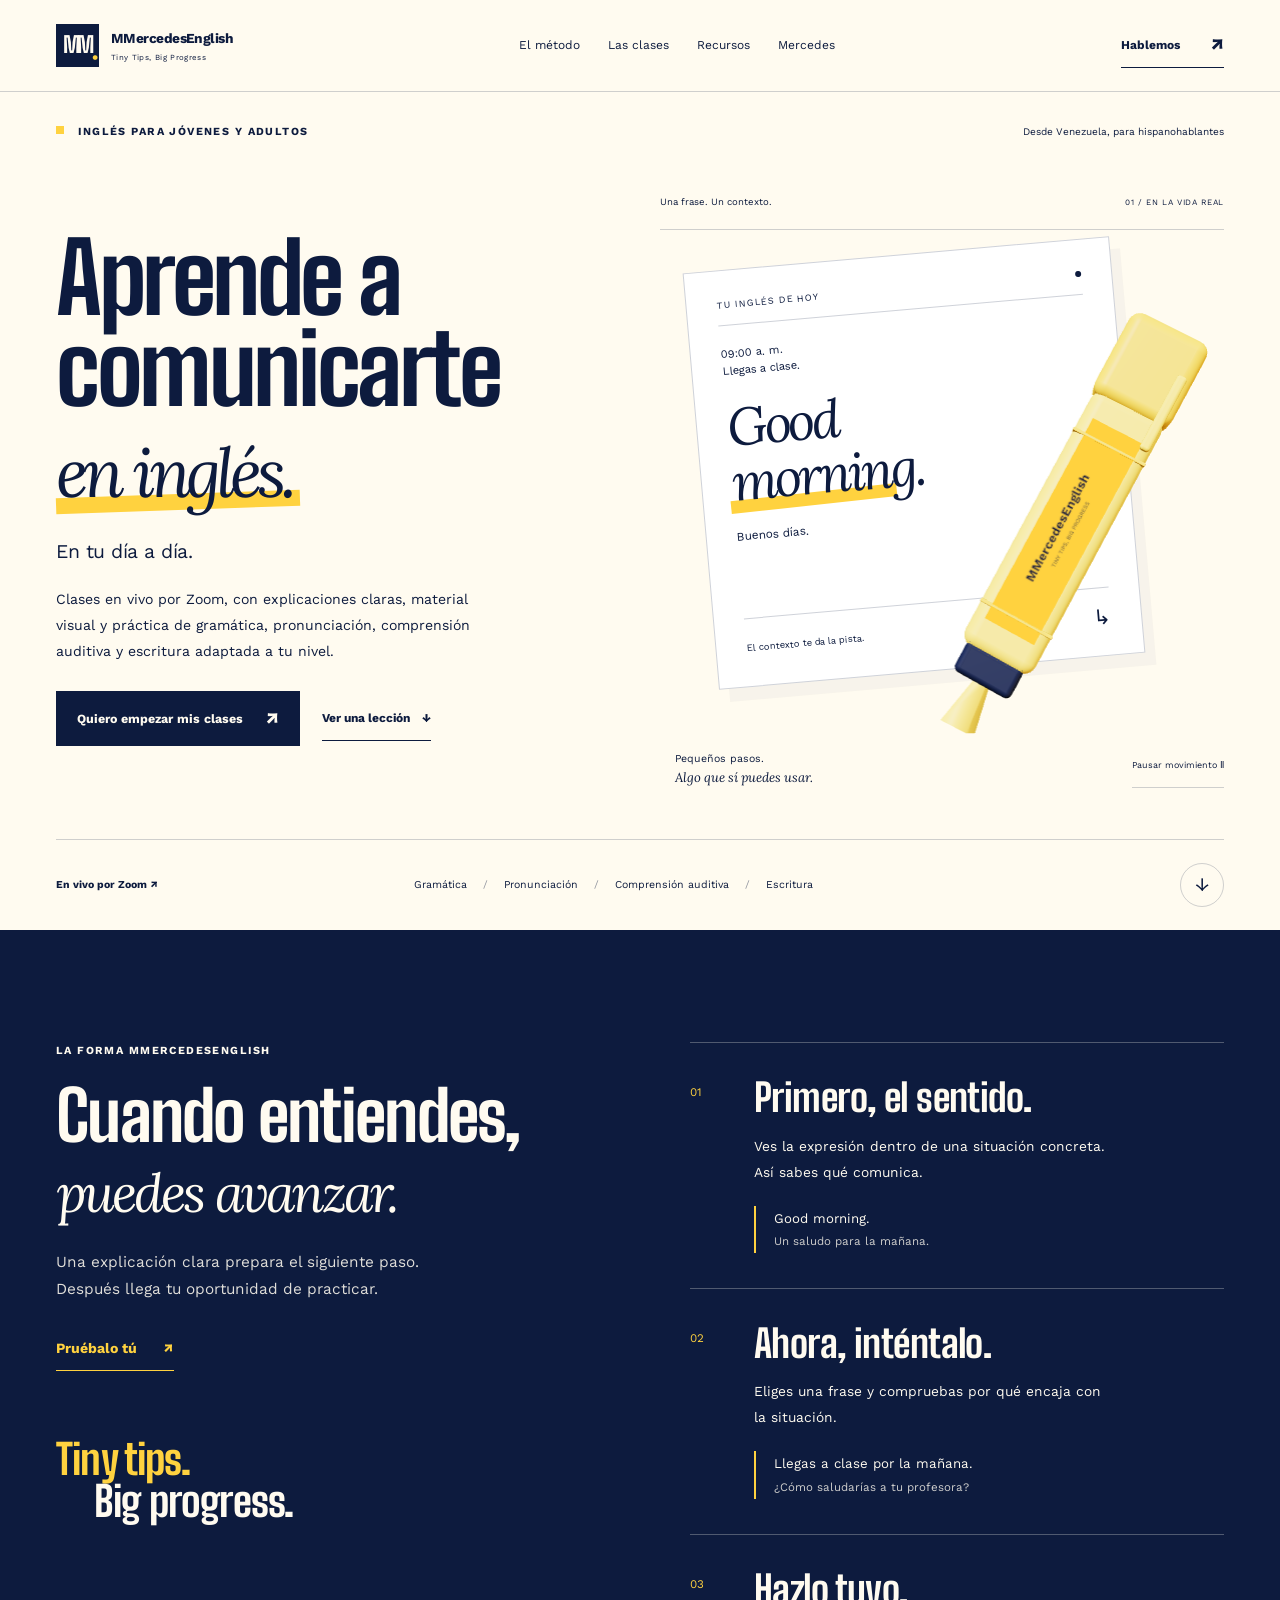
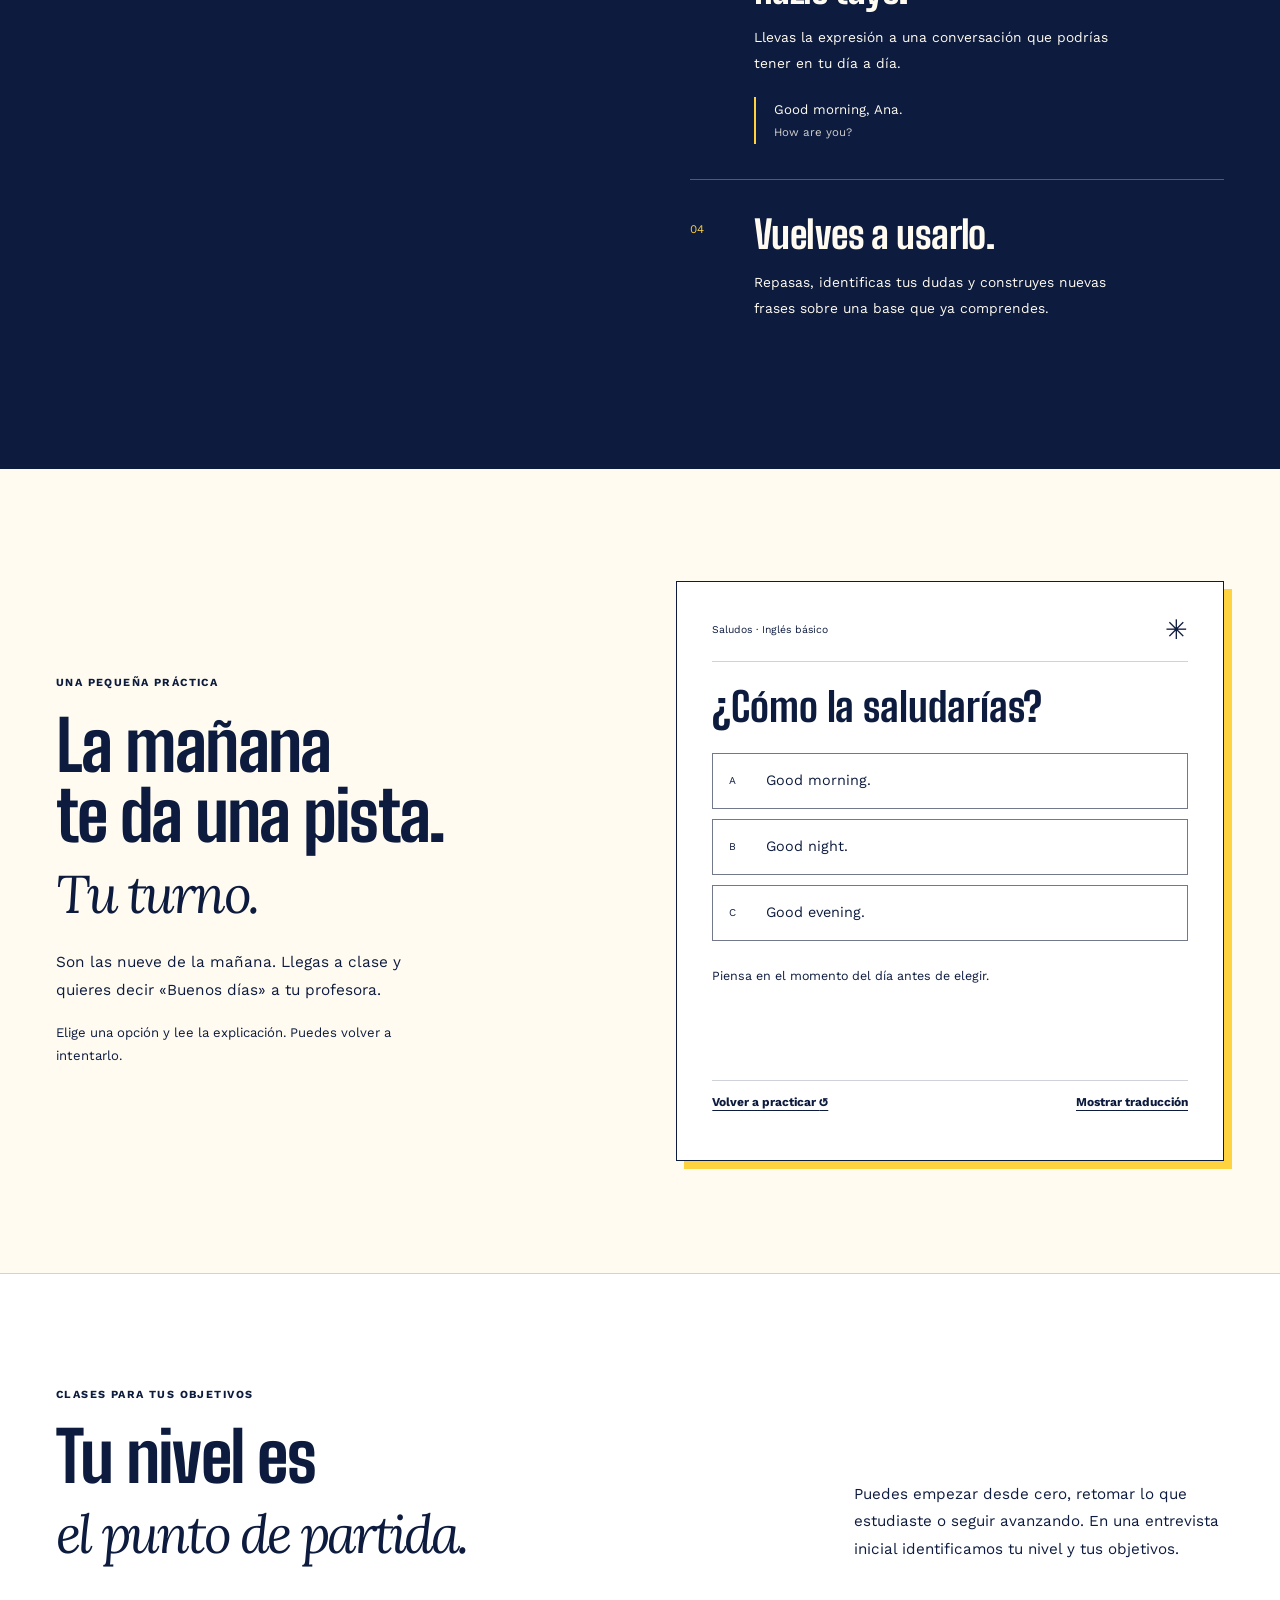
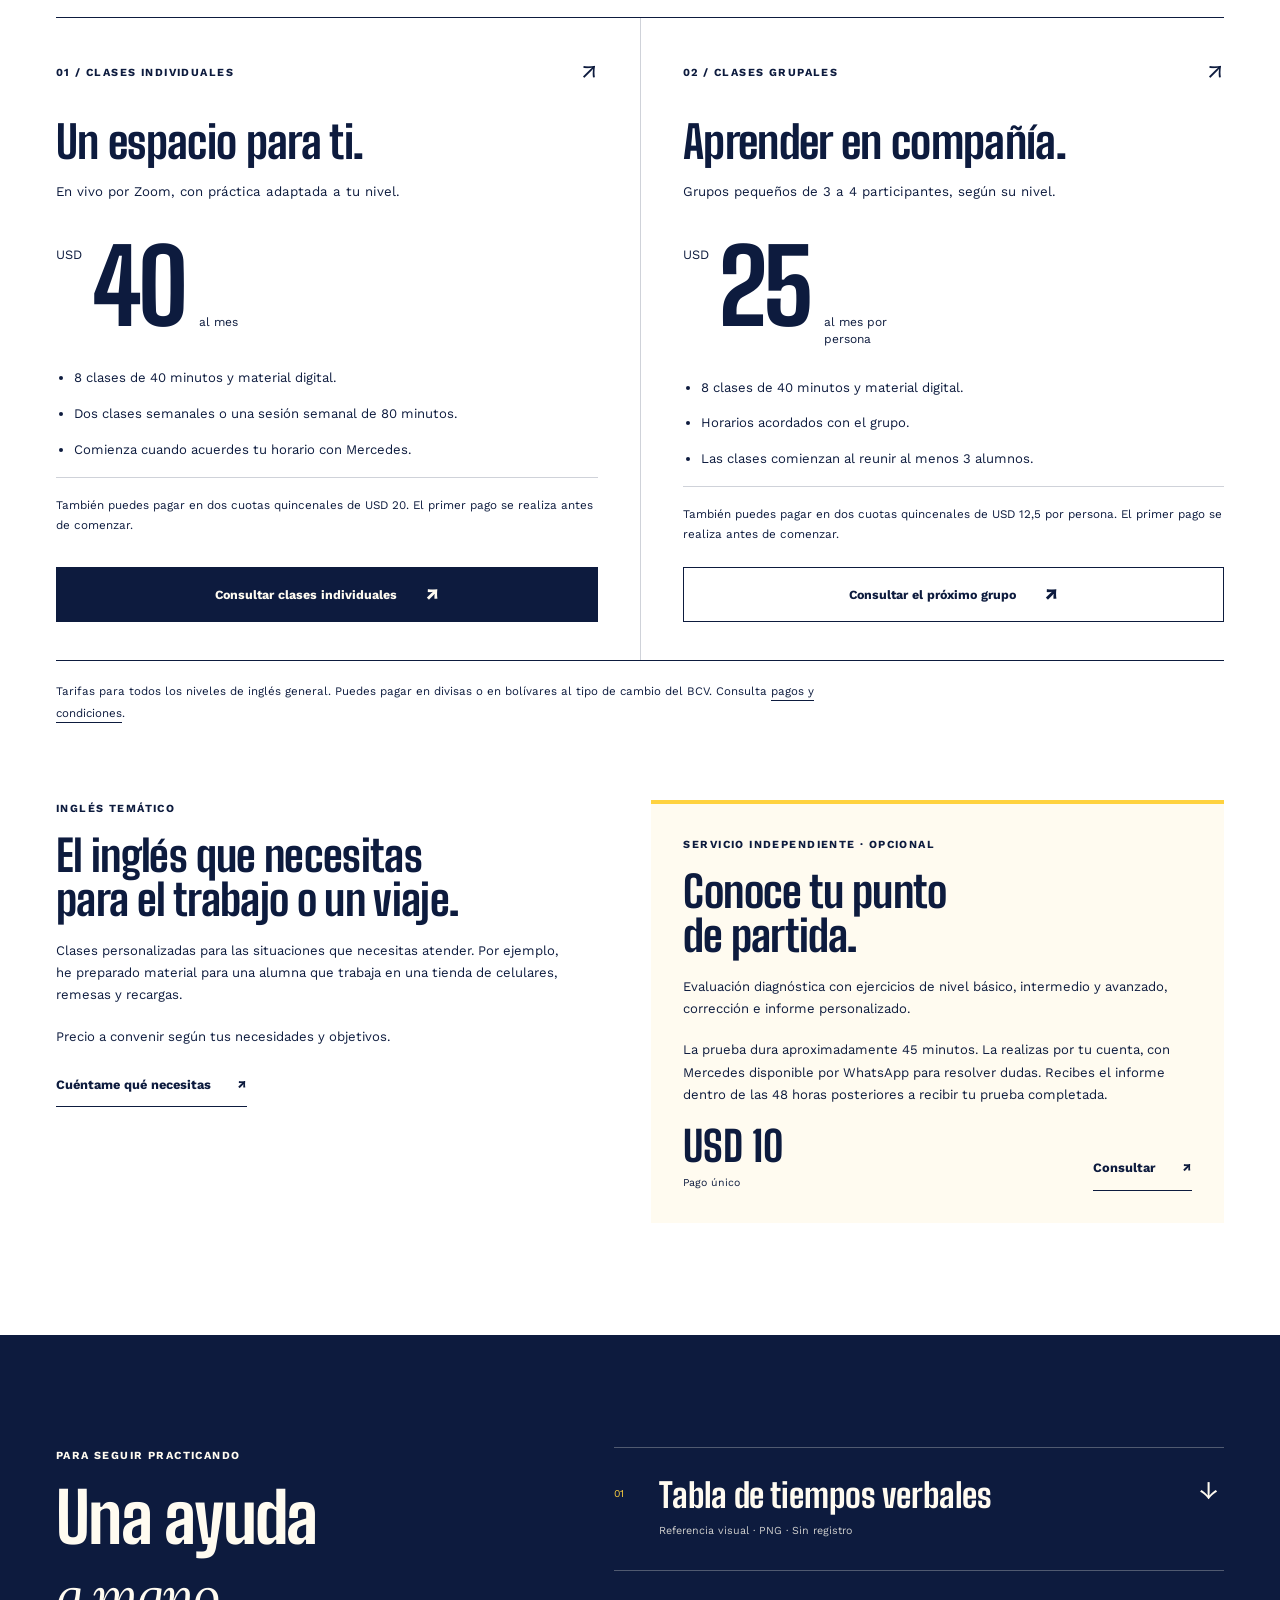
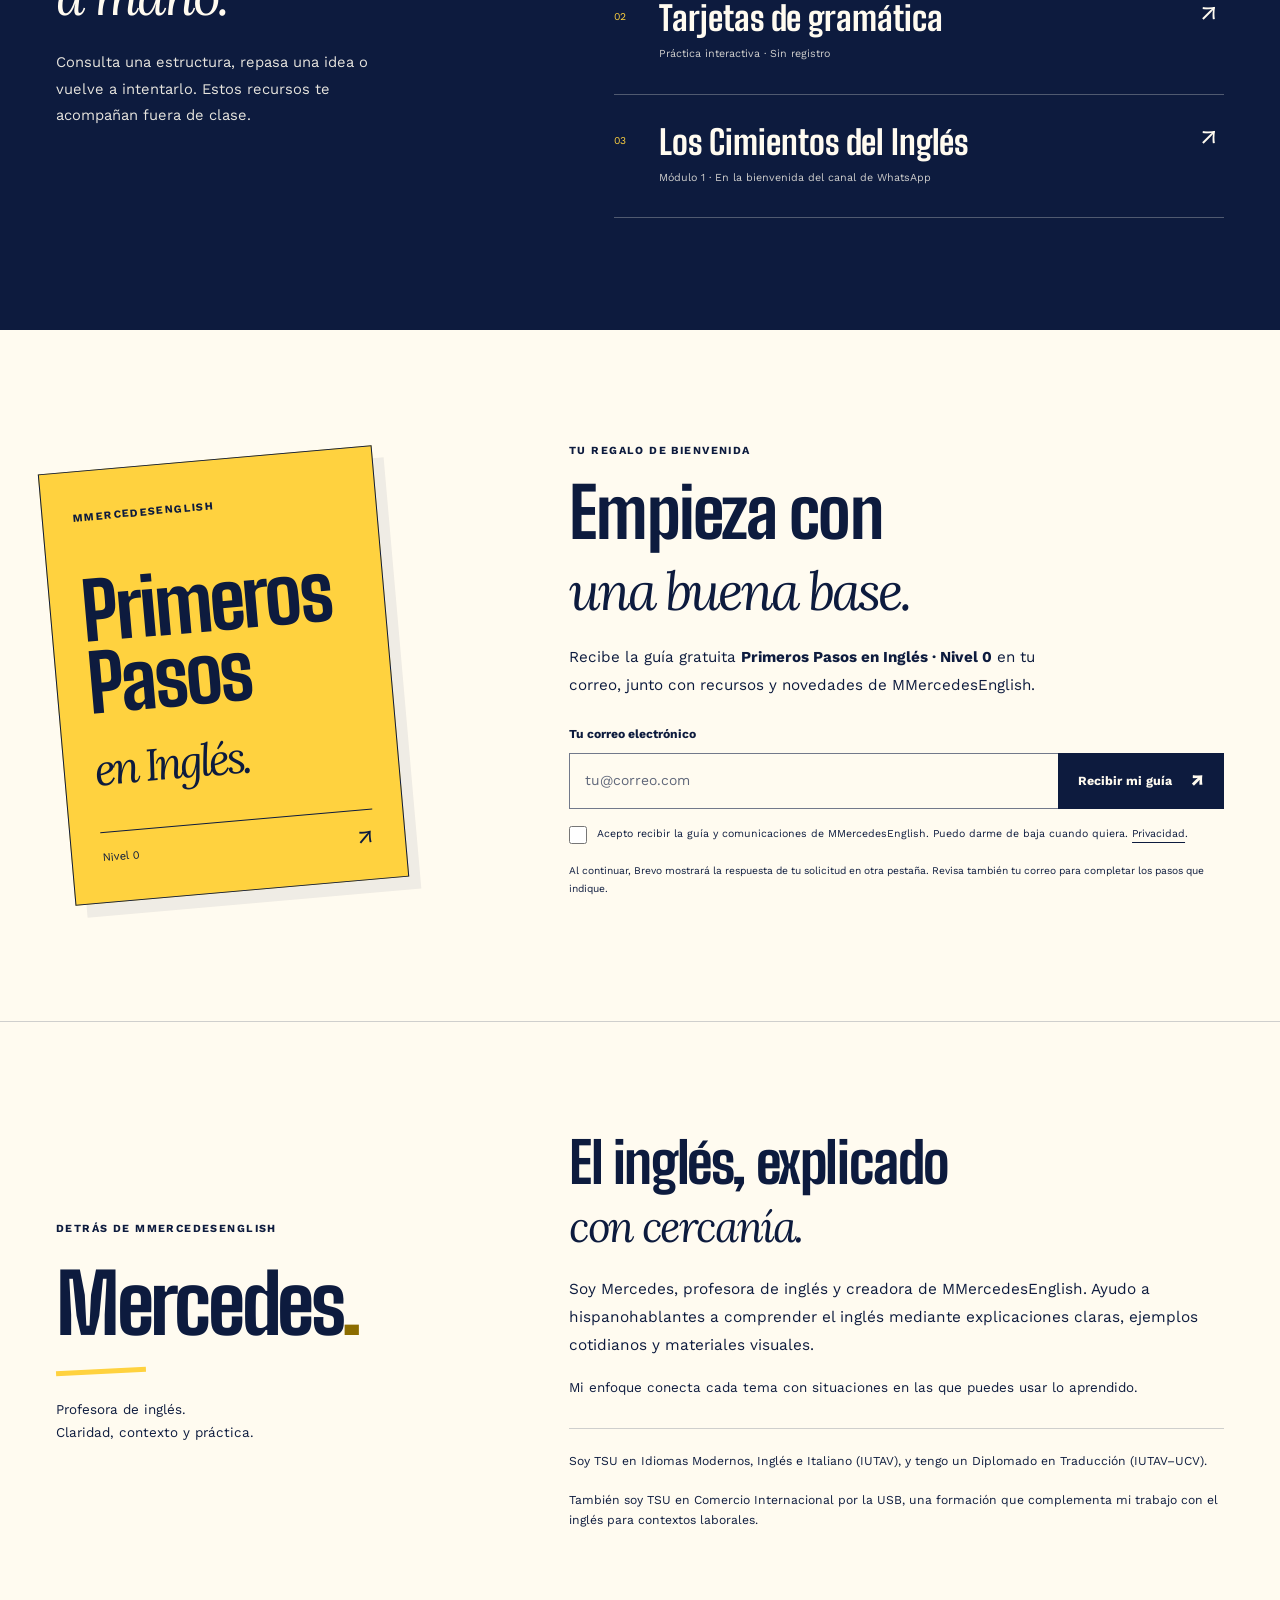
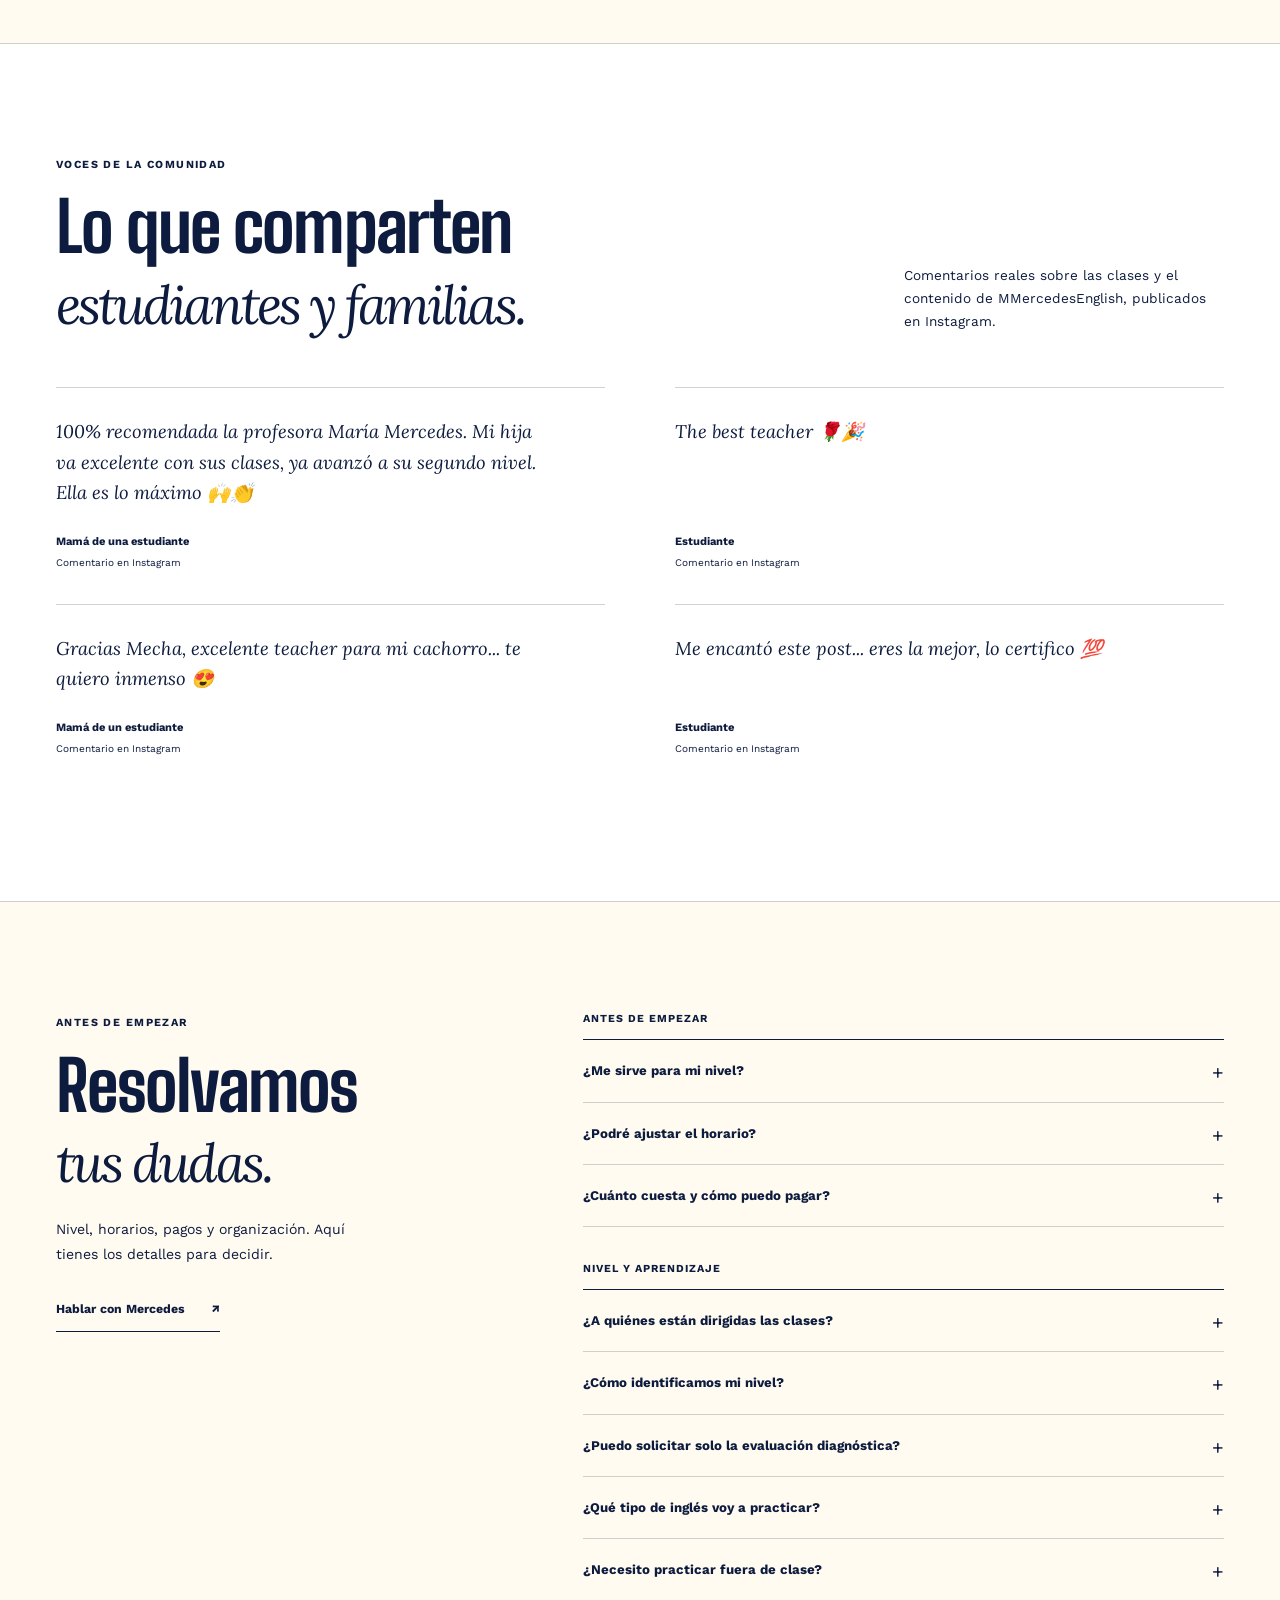
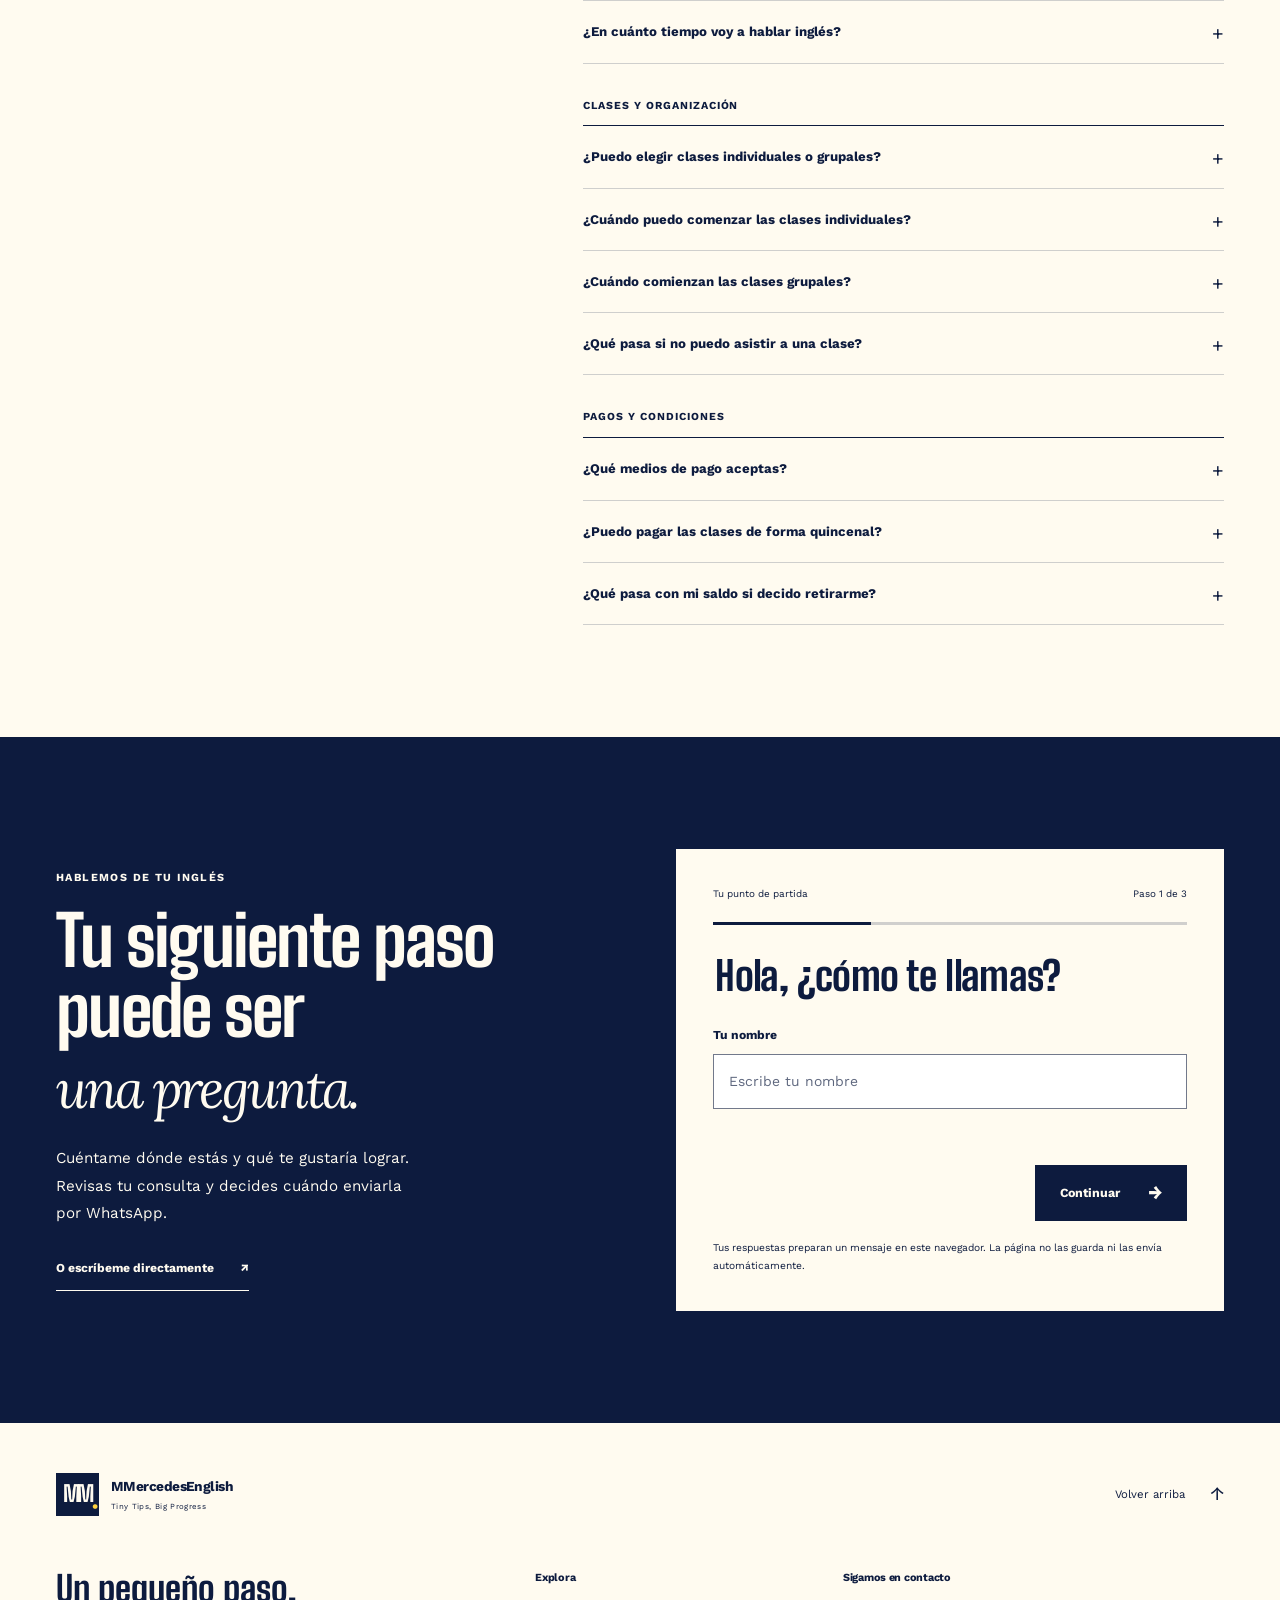
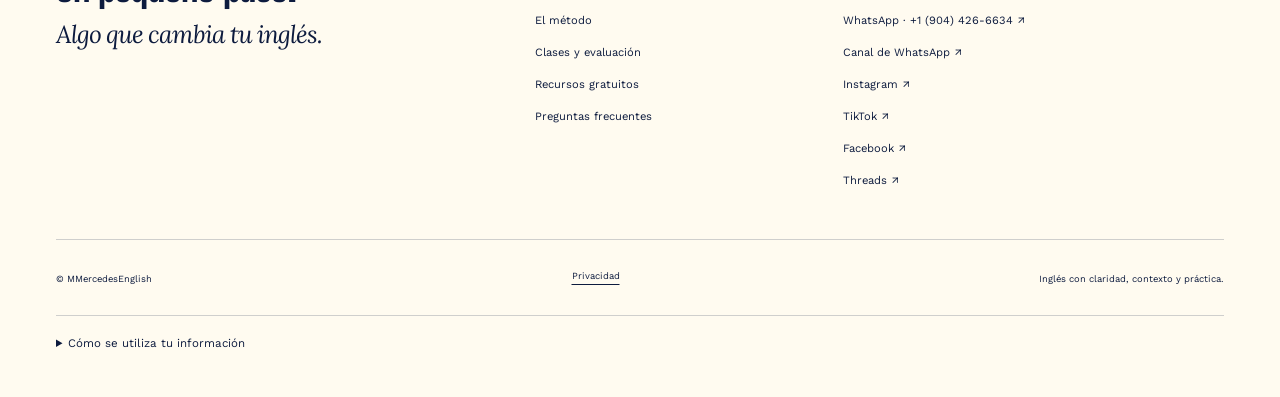
==== commit 8dd65154: "Publicar el rediseño aprobado de MMercedesEnglish con resaltador animado" ====
--- a/index.html
+++ b/index.html
@@ -1,167 +1,83 @@
-<!DOCTYPE html>
-<html lang="es">
-<head>
-  <meta charset="utf-8">
-  <meta name="viewport" content="width=device-width, initial-scale=1">
-  <meta name="theme-color" content="#0D1B3E">
-  <meta name="description" content="Entiende y practica el inglés paso a paso con MMercedesEnglish. Explora el enfoque, prueba una actividad y conoce las clases para distintos niveles.">
-  <title>MMercedesEnglish · Inglés paso a paso</title>
-  <link rel="preconnect" href="https://fonts.googleapis.com">
-  <link rel="preconnect" href="https://fonts.gstatic.com" crossorigin>
-  <link href="https://fonts.googleapis.com/css2?family=Big+Shoulders+Display:wght@600;700;800&amp;family=Work+Sans:wght@400;500;600;700&amp;display=swap" rel="stylesheet">
-  <!-- Google Fonts utiliza conexión externa. El formulario prepara un mensaje para su revisión y envío manual en WhatsApp. -->
-  <style>
-    :root{--navy:#0D1B3E;--yellow:#FFD23F;--cream:#FFFBF0;--white:#FFFFFF;--gold:#BE9100;--line:rgba(13,27,62,.18);--light-line:rgba(255,251,240,.22);--radius:20px;--header:88px}
-    *{box-sizing:border-box}html{scroll-behavior:smooth;scroll-padding-top:110px}body{margin:0;background:var(--cream);color:var(--navy);font:400 1rem/1.65 'Work Sans',sans-serif}h1,h2,h3,p{margin:0}h1,h2,h3{font-family:'Big Shoulders Display','Arial Narrow',sans-serif;font-weight:700;line-height:1.02}h1{font-size:clamp(3.4rem,5.2vw,5.6rem);letter-spacing:-.035em}h2{font-size:clamp(2.7rem,4.5vw,4.5rem);letter-spacing:-.025em}h3{font-size:2rem}p+p{margin-top:1rem}a{color:inherit;text-underline-offset:5px}button,input,select,textarea{font:inherit}button,a,input,select,textarea,summary{-webkit-tap-highlight-color:transparent}button{cursor:pointer}button:disabled{cursor:not-allowed}button{color:inherit}a,button{touch-action:manipulation}button:focus-visible,a:focus-visible,input:focus-visible,select:focus-visible,textarea:focus-visible,summary:focus-visible{outline:3px solid var(--gold);outline-offset:5px}.dark :focus-visible,header :focus-visible{outline-color:var(--yellow)}::selection{background:var(--yellow);color:var(--navy)}[hidden]{display:none!important}.wrap{width:min(1280px,calc(100% - 160px));margin-inline:auto}.section{padding-block:120px;scroll-margin-top:12px}.dark{background:var(--navy);color:var(--cream)}.eyebrow{display:block;font-size:.78rem;font-weight:600;letter-spacing:.17em;text-transform:uppercase;margin-bottom:22px}.dark .eyebrow{color:var(--yellow)}.lede{font-size:1.125rem;max-width:610px;line-height:1.7;margin-top:26px}.heading{max-width:790px;margin-bottom:56px}.muted{opacity:.8}.buttons{display:flex;flex-wrap:wrap;gap:14px;margin-top:32px}.btn{display:inline-flex;align-items:center;justify-content:center;gap:20px;min-height:52px;padding:13px 23px;border:1px solid transparent;border-radius:8px;text-decoration:none;font-weight:600;line-height:1.45;background:var(--yellow);color:var(--navy);transition:transform .25s,box-shadow .25s,background .25s}.btn:hover{transform:translateY(-2px);box-shadow:0 6px 0 rgba(190,145,0,.3)}.btn.secondary{background:transparent;border-color:currentColor}.btn.navy{background:var(--navy);color:var(--cream)}.btn:disabled{transform:none;box-shadow:none;border:1px dashed currentColor;background:transparent;opacity:.65}.text-link{display:inline-flex;align-items:center;gap:14px;font-weight:600;min-height:44px}.small{font-size:.875rem}.pending{font-size:.8rem;line-height:1.6;border-left:2px solid var(--gold);padding-left:12px;margin-top:20px}.pill{display:inline-block;border:1px solid currentColor;border-radius:100px;padding:5px 12px;font-size:.76rem;font-weight:500}.skip{position:fixed;top:10px;left:12px;z-index:100;background:var(--yellow);color:var(--navy);padding:12px;transform:translateY(-180%)}.skip:focus{transform:none}
-    header{position:fixed;inset:0 0 auto;z-index:50;color:var(--cream);background:rgba(13,27,62,.9);backdrop-filter:blur(20px);-webkit-backdrop-filter:blur(20px);border-bottom:1px solid var(--light-line)}.header-inner{display:flex;align-items:center;gap:28px;min-height:88px;transition:min-height .25s}.scrolled .header-inner{min-height:72px}.brand{display:inline-flex;flex-direction:column;text-decoration:none;line-height:1.1;flex-shrink:0}.brand strong{font-family:'Big Shoulders Display',sans-serif;font-size:1.6rem;letter-spacing:-.025em;transition:font-size .25s}.brand strong span{color:var(--yellow)}.brand small{font-size:.57rem;letter-spacing:.12em;margin-top:6px}.scrolled .brand strong{font-size:1.45rem}nav{display:flex;gap:22px;margin-left:auto;align-items:center}nav a{text-decoration:none;font-size:.84rem;transition:color .25s}nav a:hover{color:var(--yellow)}.header-cta{font-size:.8rem;min-height:44px;padding:10px 15px;white-space:nowrap}.menu-btn{display:none;background:none;border:1px solid var(--light-line);border-radius:6px;min-height:44px;padding:8px 12px;color:var(--cream)}
-    .hero{position:relative;isolation:isolate;min-height:100vh;min-height:100svh;overflow:hidden;display:flex;align-items:center;padding:160px 0 85px;background:radial-gradient(ellipse at 80% 60%,rgba(255,210,63,.11),transparent 48%),var(--navy)}#ambient{position:absolute;inset:0;width:100%;height:100%;z-index:-1;pointer-events:none}.hero-grid{display:grid;grid-template-columns:1.1fr .9fr;gap:48px;align-items:center}.hero h1 em{font-style:normal;color:var(--yellow)}.hero .lede{font-size:clamp(1.1rem,1.55vw,1.375rem);max-width:540px}.hero .eyebrow{letter-spacing:.12em}.hero-tags{display:flex;flex-wrap:wrap;gap:18px;margin-top:42px;font-size:.78rem}.hero-tags span:before{content:'+';color:var(--yellow);margin-right:8px}.portrait-stage{position:relative;min-height:510px;display:grid;place-items:center;padding:30px}.portrait-placeholder{width:100%;max-width:380px;min-height:440px;border:1px dashed rgba(255,251,240,.45);border-radius:180px 180px 24px 24px;background:linear-gradient(150deg,rgba(255,251,240,.055),transparent);display:flex;align-items:center;justify-content:center;flex-direction:column;text-align:center;padding:40px 30px}.placeholder-mark{font-family:'Big Shoulders Display',sans-serif;font-size:5.8rem;color:var(--yellow);letter-spacing:-.04em;line-height:1;margin-bottom:24px}.portrait-placeholder p{max-width:220px}.portrait-placeholder .small{opacity:.75;margin-top:10px}.floating-card{position:absolute;z-index:2;padding:16px 22px;background:rgba(13,27,62,.92);backdrop-filter:blur(12px);border:1px solid var(--light-line);border-radius:12px;box-shadow:0 20px 50px rgba(13,27,62,.24);animation:float 6s ease-in-out infinite}.floating-card strong{font-family:'Big Shoulders Display',sans-serif;font-size:1.8rem;color:var(--yellow)}.floating-card small{display:block;font-size:.73rem}.float-one{top:37px;left:0;transform:rotate(-5deg)}.float-two{bottom:28px;right:0;animation-delay:-3s}.hero-bottom{display:flex;justify-content:space-between;align-items:center;gap:20px;border-top:1px solid var(--light-line);margin-top:62px;padding-top:22px;font-size:.8rem}.motion-btn{background:transparent;border:1px solid var(--light-line);color:var(--cream);border-radius:30px;min-height:44px;padding:8px 15px;font-size:.75rem}.hero-intro{animation:enter .8s ease both;animation-delay:.25s}.portrait-stage{animation:enter .8s ease both}.hero .lede{animation:enter .8s .4s both}.hero .buttons{animation:enter .8s .55s both}
-    .benefits{border-top:1px solid var(--light-line)}.benefits-grid{display:grid;grid-template-columns:.85fr 1.15fr;gap:70px}.benefits .heading{position:sticky;top:135px;align-self:start;margin:0}.cards{display:grid;grid-template-columns:repeat(2,minmax(0,1fr));gap:24px}.card{border:1px solid var(--line);border-radius:var(--radius);padding:32px;background:var(--white);transition:transform .25s,border-color .25s,box-shadow .25s}.dark .card{background:rgba(255,251,240,.035);border-color:var(--light-line)}.card:hover{transform:translateY(-6px);border-color:var(--gold)}.card p{margin-top:16px;font-size:.95rem}.card-no{display:block;font-size:.8rem;margin-bottom:36px}.dark .card-no{color:var(--yellow)}.problems{padding-bottom:160px}.timeline{display:grid;grid-template-columns:repeat(4,minmax(0,1fr));gap:28px}.problem{position:relative;padding-top:36px;border-top:1px solid var(--line)}.problem:before{content:'';position:absolute;left:0;top:-6px;width:11px;height:11px;border-radius:50%;background:var(--navy);outline:6px solid var(--cream)}.problem p{margin-top:15px;font-size:.95rem}.bridge{font-family:'Big Shoulders Display',sans-serif;font-weight:600;font-size:clamp(1.9rem,3vw,2.8rem);line-height:1.2;max-width:760px;margin-top:72px}.bridge span{background:var(--yellow);box-decoration-break:clone;-webkit-box-decoration-break:clone;padding:0 6px}.method{position:relative;padding-top:80px}.method:before{content:'';position:absolute;top:-60px;left:0;width:100%;height:61px;background:linear-gradient(to bottom,var(--cream),var(--navy))}.method-grid{display:grid;grid-template-columns:.85fr 1.15fr;gap:70px}.method-intro{position:sticky;top:140px;align-self:start}.steps{position:relative;padding-left:38px}.steps:before{content:'';position:absolute;width:1px;background:var(--light-line);top:5px;bottom:25px;left:0}.step{position:relative;min-height:58vh;padding:40px 0 70px}.step:last-child{min-height:0;padding-bottom:0}.step:before{content:'';position:absolute;left:-43px;top:51px;width:11px;height:11px;border-radius:50%;background:var(--navy);border:1px solid var(--yellow);transition:background .7s,box-shadow .7s}.step.seen:before{background:var(--yellow);box-shadow:0 0 0 6px rgba(255,210,63,.12)}.step h3{font-size:clamp(3rem,5vw,4.5rem)}.step p{margin-top:20px;max-width:450px}.example{border-left:2px solid var(--yellow);padding:16px 22px;margin-top:28px;background:rgba(255,251,240,.04);font-size:1.1rem}.example small{display:block;font-size:.82rem;opacity:.8;margin-top:5px}
-    .try{background:var(--yellow)}.try-grid{display:grid;grid-template-columns:.9fr 1.1fr;gap:70px;align-items:center}.lesson{background:var(--cream);border:1px solid var(--navy);border-radius:24px;padding:40px;box-shadow:8px 8px 0 var(--navy)}.lesson-top{display:flex;justify-content:space-between;gap:12px;align-items:center;margin-bottom:32px;font-size:.75rem}.lesson h3{font-size:2.5rem}.lesson-options{display:grid;gap:12px;margin-top:28px}.answer{display:flex;gap:18px;align-items:center;text-align:left;min-height:60px;padding:15px 20px;border:1px solid var(--line);border-radius:10px;background:var(--white);color:var(--navy);font-weight:500;transition:background .25s,border-color .25s}.answer:hover,.answer[aria-pressed=true]{background:var(--yellow);border-color:var(--navy)}.answer span:first-child{font-size:.75rem;border:1px solid var(--line);border-radius:4px;padding:1px 7px}.feedback{margin-top:22px;min-height:106px;font-size:.95rem}.feedback strong{display:block;margin-bottom:7px}.lesson-tools{border-top:1px solid var(--line);padding-top:18px;display:flex;flex-wrap:wrap;gap:12px}.plain-btn{background:transparent;border:0;border-bottom:1px solid currentColor;padding:8px 0;min-height:44px;font-size:.85rem;font-weight:600}.sample-pending{margin-top:24px}.program-grid{grid-template-columns:repeat(3,minmax(0,1fr))}.program-grid .card:hover{transform:translateY(-6px) rotate(1deg)}.program-head{display:flex;justify-content:space-between;align-items:end;gap:36px;margin-bottom:50px}.program-head .heading{margin:0;max-width:720px}.program-note{max-width:290px}.program-footer{display:flex;align-items:center;justify-content:space-between;gap:32px;margin-top:36px;border-top:1px solid var(--line);padding-top:28px}.resources{background:var(--white);border-block:1px solid var(--line)}.resource-row{display:grid;grid-template-columns:60px 1fr 1fr;gap:28px;align-items:center;padding:32px 0;border-top:1px solid var(--line)}.resource-row:last-child{border-bottom:1px solid var(--line)}.resource-index{font-family:'Big Shoulders Display',sans-serif;font-size:2.2rem}.resource-row h3{font-size:2rem}.resource-row p{font-size:.9rem}.resource-row .pending{margin-top:8px}.about-grid{display:grid;grid-template-columns:1fr 1fr;gap:90px;align-items:center}.about-photo{min-height:450px;border:1px dashed var(--navy);border-radius:160px 160px 20px 20px;display:grid;place-items:center;text-align:center;padding:45px;background:var(--yellow);transform:rotate(-2deg);margin:0 25px}.about-photo .placeholder-mark{color:var(--navy)}.about-photo .small{max-width:250px;margin-top:14px}.about-copy .lede{font-size:1.05rem}.signature{font-family:'Big Shoulders Display',sans-serif;font-size:2.2rem;margin-top:28px}.faq-grid{display:grid;grid-template-columns:.8fr 1.2fr;gap:70px}.faq-list{border-top:1px solid var(--light-line)}.faq-group-title{font-family:'Work Sans',sans-serif;font-size:.75rem;letter-spacing:.14em;text-transform:uppercase;color:var(--yellow);padding:28px 0 8px;font-weight:600}details{border-bottom:1px solid var(--light-line)}summary{position:relative;cursor:pointer;list-style:none;padding:25px 45px 25px 0;font-weight:500;font-size:1.05rem}summary::-webkit-details-marker{display:none}summary:after{content:'+';position:absolute;right:5px;top:19px;color:var(--yellow);font-size:1.7rem;font-weight:400;transition:transform .45s}details[open] summary:after{transform:rotate(45deg)}details p{padding:0 35px 26px 0;opacity:.88;font-size:.95rem}details[open] p{animation:enter .45s ease both}
-    .contact-grid{display:grid;grid-template-columns:.85fr 1.15fr;gap:70px}.contact-card{background:var(--white);border:1px solid var(--line);border-radius:24px;padding:40px}.form-meta{display:flex;justify-content:space-between;gap:14px;margin-bottom:30px;font-size:.8rem}progress{display:block;appearance:none;width:100%;height:4px;accent-color:var(--navy);margin-bottom:30px;border:0;background:var(--cream)}progress::-webkit-progress-bar{background:var(--cream)}progress::-webkit-progress-value{background:var(--navy)}progress::-moz-progress-bar{background:var(--navy)}fieldset{border:0;padding:0;margin:0;min-width:0}legend,.field-label{font-family:'Big Shoulders Display',sans-serif;font-size:2rem;font-weight:700;line-height:1.2;margin-bottom:22px;display:block}input[type=text],textarea{width:100%;border:1px solid var(--line);border-radius:8px;padding:16px;background:var(--cream);color:var(--navy)}textarea{resize:vertical;min-height:120px}input[type=radio]{accent-color:var(--navy);width:20px;height:20px;flex-shrink:0}.radio-choice{display:flex;align-items:center;gap:12px;border:1px solid var(--line);border-radius:8px;padding:13px;margin-top:10px;cursor:pointer}.radio-choice:has(input:checked){background:var(--yellow);border-color:var(--navy)}.form-actions{display:flex;justify-content:space-between;flex-wrap:wrap;gap:12px;margin-top:28px}.form-actions .btn{margin-left:auto}.form-error{font-weight:500;font-size:.9rem;margin-top:15px;min-height:24px}.review-text{white-space:pre-wrap;overflow-wrap:anywhere;background:var(--cream);padding:20px;border-radius:8px;font-size:.95rem;margin:20px 0}.final-cta{text-align:center;padding:160px 0 170px;border-top:1px solid var(--line);background:radial-gradient(ellipse at center,rgba(255,210,63,.2),transparent 65%),var(--cream)}.final-cta h2{font-size:clamp(4rem,8vw,7rem)}.final-cta p{max-width:550px;margin:24px auto 0}.final-cta .buttons{justify-content:center}.final-cta .eyebrow{margin-bottom:26px}footer{padding:65px 0 30px}.footer-grid{display:grid;grid-template-columns:1.25fr 1fr 1fr;gap:60px}footer h3{font-family:'Work Sans',sans-serif;font-size:.9rem;margin-bottom:20px}footer ul{padding:0;list-style:none;margin:0;display:grid;gap:10px;font-size:.85rem}footer a{text-decoration:none}footer a:hover{text-decoration:underline}.footer-bottom{border-top:1px solid var(--light-line);margin-top:48px;padding-top:24px;display:flex;justify-content:space-between;gap:20px;font-size:.73rem}.footer-pending{font-size:.8rem;max-width:290px;opacity:.8}.footer-brand p{font-size:.85rem;margin-top:20px;max-width:270px}.no-js{padding:16px 24px;background:var(--yellow);color:var(--navy);position:relative;margin-top:88px}.reveal.ready{opacity:0;transform:translateY(32px);transition:opacity .75s ease,transform .75s ease}.reveal.ready.seen{opacity:1;transform:none}.paused *, .paused *:before,.paused *:after{animation-play-state:paused!important}
-    @keyframes float{0%,100%{translate:0 0}50%{translate:0 -8px}}@keyframes enter{from{opacity:0;transform:translateY(18px)}to{opacity:1;transform:translateY(0)}}
-    @media(min-width:1600px){.wrap{width:min(1440px,calc(100% - 160px))}.portrait-stage{min-height:620px}.portrait-placeholder{min-height:530px;max-width:450px}}
-    @media(max-width:1200px){.wrap{width:calc(100% - 80px)}.header-inner{gap:20px}nav{gap:14px}nav a{font-size:.78rem}.hero-grid{gap:30px}.benefits-grid,.method-grid,.try-grid,.faq-grid,.contact-grid{gap:45px}.about-grid{gap:45px}.card{padding:25px}}
-    @media(max-width:1023px){.header-inner{gap:14px;flex-wrap:wrap;position:relative}.menu-btn{display:block;margin-left:auto}.header-cta{order:2}nav{display:none;order:4;flex-basis:100%;margin:0;padding:10px 0 22px;flex-wrap:wrap;gap:8px 22px}nav.open{display:flex}nav a{font-size:1rem;min-height:44px;display:flex;align-items:center}.hero-grid{grid-template-columns:1fr 1fr}.portrait-stage{padding:20px;min-height:430px}.portrait-placeholder{min-height:380px}.floating-card{padding:12px 16px}.hero-tags{gap:10px}.benefits-grid{grid-template-columns:1fr}.benefits .heading{position:static}.program-grid{grid-template-columns:repeat(2,minmax(0,1fr))}.program-head{align-items:start}.timeline{gap:20px}.resource-row{grid-template-columns:35px 1fr 1fr}.about-photo{margin:0}.footer-grid{gap:30px}}
-    @media(max-width:767px){.wrap{width:calc(100% - 48px)}.section{padding-block:76px}.header-inner{min-height:76px;gap:10px}.scrolled .header-inner{min-height:68px}.brand strong{font-size:1.25rem}.scrolled .brand strong{font-size:1.25rem}.brand small{font-size:.48rem}.header-cta{font-size:.7rem;padding:8px 10px;min-height:44px}.menu-btn{font-size:.75rem;padding:8px}.hero{padding:125px 0 40px}.hero-grid,.method-grid,.try-grid,.about-grid,.faq-grid,.contact-grid{grid-template-columns:1fr;gap:44px}.hero h1{font-size:clamp(3.3rem,12vw,5rem)}.hero .lede{font-size:1.1rem}.hero .buttons{gap:12px}.hero .btn{padding-inline:17px;font-size:.9rem}.portrait-stage{min-height:420px;max-width:430px;width:100%;margin-inline:auto}.portrait-placeholder{max-width:290px;min-height:365px}.float-one{top:20px}.float-two{bottom:5px}.hero-bottom{margin-top:36px;flex-wrap:wrap}.heading{margin-bottom:36px}.cards{grid-template-columns:1fr}.card-no{margin-bottom:24px}.timeline{grid-template-columns:1fr;gap:0;padding-left:12px}.problem{padding:0 0 32px 30px;border-top:0;border-left:1px solid var(--line)}.problem:before{left:-6px;top:7px}.problem:last-child{padding-bottom:0}.bridge{margin-top:45px}.method-intro{position:static}.step{min-height:45svh;padding-top:30px}.step:before{top:40px}.method:before{height:36px;top:-35px}.lesson{padding:26px;box-shadow:5px 5px 0 var(--navy)}.lesson-top{flex-wrap:wrap;gap:8px}.feedback{min-height:125px}.program-head,.program-footer{display:block}.program-note{max-width:none;margin-top:24px}.program-footer .btn{margin-top:22px}.resource-row{grid-template-columns:28px 1fr;gap:14px}.resource-row>div:last-child{grid-column:2}.about-photo{max-width:350px;width:calc(100% - 20px);min-height:380px;margin-inline:auto}.contact-card{padding:24px}.final-cta{padding:100px 0}.footer-grid{grid-template-columns:1fr;gap:36px}.footer-bottom{flex-direction:column}.eyebrow{font-size:.73rem;letter-spacing:.12em}}
-    @media(max-width:380px){.wrap{width:calc(100% - 36px)}.header-cta{max-width:98px;white-space:normal;text-align:center}.brand strong{font-size:1.15rem}.scrolled .brand strong{font-size:1.15rem}.brand small{font-size:.42rem}.hero .buttons .btn{width:100%}.lesson{padding:20px}.hero-bottom{align-items:start}.portrait-stage{padding-inline:10px}}
-    @media(prefers-reduced-motion:reduce){html{scroll-behavior:auto}*,*:before,*:after{animation:none!important;transition:none!important}.reveal.ready{opacity:1;transform:none}}
-    @media print{header,#ambient,.motion-btn,.floating-card,.skip{display:none!important}.hero{min-height:0;padding-top:30px}.section{padding-block:30px}.wrap{width:100%}.dark{background:var(--white);color:var(--navy)}.dark .eyebrow,.hero h1 em{color:var(--navy)}.reveal.ready{opacity:1;transform:none}.step{min-height:0}.method-intro,.benefits .heading{position:static}.final-cta{padding:40px 0}.card{break-inside:avoid}}
-  .testimonials{background:var(--white);border-top:1px solid var(--line)}.testimonial{margin:0;display:flex;flex-direction:column;gap:28px}.testimonial blockquote{margin:0;flex:1}.testimonial blockquote p{margin:0;font-size:1.1rem;line-height:1.8}.testimonial figcaption{border-top:1px solid var(--line);padding-top:18px;font-size:.875rem;font-weight:600}.testimonial figcaption span{display:block;font-size:.8rem;font-weight:400;margin-top:4px}
-.hero-lesson{padding:12px 4px}.buttons{align-items:center}.faq-group+.faq-group{margin-top:28px}.faq-group-title{font-size:.875rem;padding-block:26px 14px}.header-cta{white-space:normal;text-align:center;max-width:190px}@media(max-width:767px){.header-cta{max-width:115px}}@media(max-width:380px){.header-cta{max-width:92px}}
-</style>
-<style>.brevo-card{max-width:620px;margin:38px auto 0;padding:34px;background:var(--cream);border:1px solid var(--line);border-radius:22px}.brevo-card form{display:grid;gap:14px}.brevo-card label{font-weight:600}.brevo-card input[type=email]{width:100%;padding:15px;border:1px solid var(--line);border-radius:9px;font:inherit}.brevo-consent{display:flex;gap:10px;align-items:flex-start;font-size:.82rem;font-weight:400}.brevo-consent input{margin-top:4px}.brevo-card .btn{justify-content:center}.input--hidden{position:absolute;left:-9999px;width:1px;height:1px}</style></head>
-<body>
-<a class="skip" href="#contenido">Saltar al contenido</a>
-<header id="header"><div class="wrap header-inner">
-  <a class="brand" href="#inicio" aria-label="MMercedesEnglish, inicio"><strong><span>MMercedes</span>English</strong><small lang="en">Tiny Tips, Big Progress</small></a>
-  <button class="menu-btn" id="menuToggle" type="button" aria-expanded="false" aria-controls="navigation">Menú</button>
-  <nav id="navigation" aria-label="Navegación principal"><a href="#inicio">Inicio</a><a href="#metodo">Método</a><a href="#programa">Programa</a><a href="#recursos">Recursos</a><a href="#mercedes">Mercedes</a><a href="#faq">FAQ</a></nav>
-  <a class="btn header-cta" href="https://wa.me/19044266634?text=Hola%2C%20Mercedes.%20Quiero%20confirmar%20mi%20nivel%2C%20elegir%20la%20modalidad%20y%20acordar%20un%20horario%20para%20las%20clases." target="_blank" rel="noopener noreferrer">Quiero empezar mis clases</a>
-</div></header>
-<noscript><p class="no-js">Puedes leer toda la página. Activa JavaScript para usar la práctica interactiva y preparar tu consulta. Puedes contactar por WhatsApp con los botones «Quiero empezar mis clases».</p></noscript>
-<main id="contenido">
-  <section class="hero dark" id="inicio" aria-labelledby="heroTitle">
-    <canvas id="ambient" aria-hidden="true"></canvas>
-    <div class="wrap">
-      <div class="hero-grid">
-        <div class="hero-intro"><span class="eyebrow">Inglés para hispanohablantes</span><h1 id="heroTitle">Aprende a comunicarte<br><em>en inglés</em><br>en tu día a día.</h1><p class="lede">Para adolescentes desde los 12 años y adultos hispanohablantes. Clases en vivo por Zoom, con explicaciones claras, material visual y práctica adaptada a tu nivel.</p><div class="buttons"><a class="btn" href="https://wa.me/19044266634?text=Hola%2C%20Mercedes.%20Quiero%20confirmar%20mi%20nivel%2C%20elegir%20la%20modalidad%20y%20acordar%20un%20horario%20para%20las%20clases." target="_blank" rel="noopener noreferrer">Quiero empezar mis clases <span aria-hidden="true">↗</span></a><a class="text-link hero-lesson" href="#prueba">Ver una lección <span aria-hidden="true">↓</span></a></div><div class="hero-tags"><span>Inglés cotidiano</span><span>Material visual</span><span>Práctica con contexto</span></div></div>
-        <div class="portrait-stage">
-          <div class="portrait-placeholder"><span class="placeholder-mark" aria-hidden="true">MM</span><p><strong lang="en">Tiny Tips,<br>Big Progress</strong></p><p class="small">Entiende. Practica. Aplica.</p></div>
-          <div class="floating-card float-one"><strong lang="en">Hello!</strong><small>Todo empieza con una frase.</small></div>
-          <div class="floating-card float-two"><strong lang="en">Good morning.</strong><small>Buenos días.</small></div>
-        </div>
-      </div>
-      <div class="hero-bottom"><span lang="en">Tiny Tips, Big Progress</span><a class="text-link" href="#por-que">Descubre cómo aprendemos <span aria-hidden="true">↓</span></a><button id="motionToggle" class="motion-btn" type="button" aria-pressed="false">Pausar animaciones</button></div>
-    </div>
-  </section>
-  <section class="section dark benefits" id="por-que" aria-labelledby="whyTitle"><div class="wrap benefits-grid">
-    <div class="heading reveal"><span class="eyebrow">01 / La forma MMercedesEnglish</span><h2 id="whyTitle">Aprender tiene más sentido cuando entiendes.</h2><p class="lede">Un enfoque para adolescentes desde los 12 años, universitarios y adultos hispanohablantes que quieren construir una relación más clara y práctica con el inglés.</p></div>
-    <div class="cards"><article class="card reveal"><span class="card-no" aria-hidden="true">01 — CLARIDAD</span><h3>Explicaciones claras</h3><p>Comprende qué significa cada expresión y cuándo usarla, con el contexto que necesitas.</p></article><article class="card reveal"><span class="card-no" aria-hidden="true">02 — APOYO VISUAL</span><h3>Ideas que puedes ver</h3><p>Esquemas y ejemplos para reconocer patrones y organizar lo que vas aprendiendo.</p></article><article class="card reveal"><span class="card-no" aria-hidden="true">03 — VIDA COTIDIANA</span><h3>Inglés con propósito</h3><p>Presentarte, pedir ayuda, hacer una pregunta. Parte de situaciones que puedes reconocer.</p></article><article class="card reveal"><span class="card-no" aria-hidden="true">04 — PRÁCTICA</span><h3>De la idea a la frase</h3><p>Elige, compara y construye tus propios ejemplos para poner a trabajar lo aprendido.</p></article></div>
-  </div></section>
-  <section class="section problems" id="dificultades" aria-labelledby="problemsTitle"><div class="wrap"><div class="heading reveal"><span class="eyebrow">02 / Tu punto de partida</span><h2 id="problemsTitle">¿Estudias, pero sientes<br>que no avanzas?</h2><p class="lede">Puede que reconozcas alguna de estas situaciones.</p></div><div class="timeline"><article class="problem reveal"><h3>Memorizas…</h3><p>…pero las palabras se te olvidan cuando necesitas decir algo.</p></article><article class="problem reveal"><h3>Traduces…</h3><p>…y la frase que funciona en español no siempre expresa lo mismo en inglés.</p></article><article class="problem reveal"><h3>Estudias…</h3><p>…pero te cuesta reconocer cuándo aplicar lo aprendido.</p></article><article class="problem reveal"><h3>Practicas poco…</h3><p>…y las dudas hacen que pospongas la siguiente conversación.</p></article></div><p class="bridge reveal">Cada tema necesita un contexto.<br><span>Y una oportunidad de ponerlo en práctica.</span></p></div></section>
-  <section class="section dark method" id="metodo" aria-labelledby="methodTitle"><div class="wrap method-grid"><div class="method-intro reveal"><span class="eyebrow">03 / Así aprendemos</span><h2 id="methodTitle">Un paso prepara<br>el siguiente.</h2><p class="lede">Comprender, probar y volver a practicar. El recorrido empieza con una idea que puedes usar.</p><a class="text-link" href="#prueba" style="margin-top:28px">Pruébalo tú <span aria-hidden="true">↓</span></a></div><div class="steps"><article class="step reveal"><span class="eyebrow">01 / Entiendes</span><h3>Primero, el sentido.</h3><p>Ves la expresión dentro de una situación concreta. Así sabes qué comunica.</p><div class="example"><span lang="en">Good morning.</span><small>Un saludo para la mañana: «Buenos días».</small></div></article><article class="step reveal"><span class="eyebrow">02 / Practicas</span><h3>Ahora, inténtalo.</h3><p>Eliges una frase y compruebas por qué encaja con la situación.</p><div class="example">Llegas a clase por la mañana.<small>¿Cómo saludarías a tu profesora?</small></div></article><article class="step reveal"><span class="eyebrow">03 / Aplicas</span><h3>Hazlo tuyo.</h3><p>Llevas la expresión a una conversación que podrías tener en tu día a día.</p><div class="example" lang="en">Good morning, Ana.<small>How are you?</small></div></article><article class="step reveal"><span class="eyebrow">04 / Avanzas</span><h3>Vuelves a usarlo.</h3><p>Repasas, identificas tus dudas y construyes nuevas frases sobre una base que ya comprendes.</p><div class="example">Una pequeña práctica para hoy.<small>Saluda en inglés al empezar tu próxima conversación por la mañana.</small></div></article></div></div></section>
-  <section class="section try" id="prueba" aria-labelledby="tryTitle"><div class="wrap try-grid"><div class="reveal"><span class="eyebrow">04 / Prueba el método</span><h2 id="tryTitle">Una situación.<br>Una frase.<br>Tu turno.</h2><p class="lede">Son las nueve de la mañana. Llegas a clase y quieres decir «Buenos días» a tu profesora.</p><p class="lede">Elige una opción y mira la explicación. Puedes volver a intentarlo.</p></div><div class="lesson reveal"><div class="lesson-top"><span class="pill">Mini lección · Saludos</span><span>Inglés básico</span></div><h3>¿Cómo la saludarías?</h3><div class="lesson-options" role="group" aria-label="Elige el saludo para la mañana"><button class="answer" type="button" data-answer="morning" aria-pressed="false"><span aria-hidden="true">A</span><span lang="en">Good morning.</span></button><button class="answer" type="button" data-answer="night" aria-pressed="false"><span aria-hidden="true">B</span><span lang="en">Good night.</span></button><button class="answer" type="button" data-answer="evening" aria-pressed="false"><span aria-hidden="true">C</span><span lang="en">Good evening.</span></button></div><div class="feedback" id="lessonFeedback" role="status" aria-live="polite" aria-atomic="true">Piensa en el momento del día antes de elegir.</div><div class="lesson-tools"><button class="plain-btn" id="lessonReset" type="button">Volver a practicar ↺</button><button class="plain-btn" id="translationToggle" type="button" aria-expanded="false" aria-controls="translation">Mostrar traducción</button></div><p id="translation" class="small" hidden style="margin-top:16px"><span lang="en">Good morning.</span> = Buenos días.</p></div></div></section>
-  <section class="section" id="programa" aria-labelledby="programTitle"><div class="wrap"><div class="program-head reveal"><div class="heading"><span class="eyebrow">05 / Programa principal</span><h2 id="programTitle">Inglés para tu nivel.<br>Clases para tus objetivos.</h2><p class="lede">Clases individuales o grupales, en vivo por Zoom, para empezar, retomar o seguir avanzando en inglés. En la entrevista inicial identificamos tu nivel y tus objetivos.</p></div><div class="program-note"><span class="pill">En vivo por Zoom</span><p class="pending">Tarifas válidas para todos los niveles de inglés general: $40 al mes en clases individuales y $25 al mes por participante en clases grupales. Ambas opciones incluyen 8 clases mensuales de 40 minutos y material digital. Los horarios se acuerdan con Mercedes según la disponibilidad del alumno o del grupo.</p></div></div><div class="card" style="margin-bottom:32px"><span class="eyebrow">Clases individuales · En vivo por Zoom</span><h3>$40 al mes</h3><p>O dos pagos quincenales de $20. El primero se realiza antes de comenzar las clases.</p><p>Puedes comenzar en cuanto acuerdes el horario con Mercedes.</p><p>8 clases al mes de 40 minutos cada una. Puedes distribuirlas en dos clases por semana o una sesión semanal de dos bloques de 40 minutos (80 minutos en total).</p><p>Incluye material digital.</p><p class="small">Puedes pagar la mensualidad completa o de forma quincenal, en divisas o en bolívares al tipo de cambio del BCV.</p></div><div class="card" style="margin-bottom:32px"><span class="eyebrow">Clases grupales · En vivo por Zoom</span><h3>$25 al mes por participante</h3><p>O dos pagos quincenales de $12,50 por participante. El primero se realiza antes de comenzar las clases.</p><p>Grupos de 3 a 4 participantes, organizados según el nivel de inglés. Se establece una fecha de inicio y las clases comienzan al reunir al menos 3 alumnos.</p><p>8 clases al mes de 40 minutos cada una.</p><p>Incluye material digital.</p><p class="small">Puedes pagar la mensualidad completa o de forma quincenal, en divisas o en bolívares al tipo de cambio del BCV.</p></div><div class="card" style="margin-bottom:32px"><span class="eyebrow">Otras opciones</span><h3>Otros niveles e inglés temático</h3><p>Las tarifas de $40 al mes en clases individuales y $25 al mes por participante en clases grupales se mantienen para todos los niveles de inglés general. También puedes consultar por inglés temático para el trabajo o los viajes, con clases personalizadas según tus necesidades y objetivos.</p><p>Por ejemplo, he preparado una clase con presentación para una alumna que trabaja en atención al cliente en una tienda de celulares, remesas y recargas. El contenido se adapta a las situaciones que necesita atender en su trabajo.</p><p>El inglés temático tiene un precio a convenir. Cuéntame qué necesitas trabajar para consultar los detalles.</p></div><div class="card" style="margin-bottom:32px"><span class="eyebrow">Servicio independiente · Opcional</span><h3>Evaluación diagnóstica con informe</h3><p>Conoce tus fortalezas y las áreas que necesitas reforzar mediante una prueba con preguntas y ejercicios de nivel básico, intermedio y avanzado.</p><p>Duración aproximada de la prueba: 45 minutos. La realizas por tu cuenta, con Mercedes disponible por WhatsApp para resolver dudas durante la prueba. Incluye corrección e informe personalizado.</p><p>Puedes solicitarla aunque no te inscribas en las clases.</p><p>Recibirás tu informe dentro de las 48 horas posteriores a la recepción de la prueba completada.</p><p><strong>$10 · Pago único</strong></p><a class="text-link" href="https://wa.me/19044266634?text=Hola%2C%20Mercedes.%20Me%20interesa%20la%20evaluaci%C3%B3n%20diagn%C3%B3stica%20con%20informe." target="_blank" rel="noopener noreferrer">Consultar por la evaluación ↗</a></div><h3 style="margin:36px 0 24px">Si estás construyendo tus bases</h3><div class="cards program-grid"><article class="card reveal"><span class="card-no">01 / COMUNICAR</span><h3>Presentarte</h3><p>Practicar cómo decir tu nombre e intercambiar información personal.</p></article><article class="card reveal"><span class="card-no">02 / PREGUNTAR</span><h3>Abrir conversaciones</h3><p>Construir preguntas sencillas y reconocer respuestas frecuentes.</p></article><article class="card reveal"><span class="card-no">03 / DESCRIBIR</span><h3>Hablar de tu entorno</h3><p>Trabajar con personas, lugares y situaciones de la vida cotidiana.</p></article><article class="card reveal"><span class="card-no">04 / CONTAR</span><h3>Expresar tu rutina</h3><p>Usar frases para hablar de tus actividades y hábitos diarios.</p></article><article class="card reveal"><span class="card-no">05 / COMPRENDER</span><h3>Organizar las ideas</h3><p>Relacionar explicaciones con ejemplos y materiales visuales.</p></article><article class="card reveal"><span class="card-no">06 / REFORZAR</span><h3>Repasar con intención</h3><p>Detectar dudas y volver a practicar los contenidos que lo necesitan.</p></article></div><div class="program-footer reveal"><p>Confirma tu nivel, elige la modalidad y acuerda tu horario por WhatsApp.</p><a class="btn navy" href="https://wa.me/19044266634?text=Hola%2C%20Mercedes.%20Quiero%20confirmar%20mi%20nivel%2C%20elegir%20la%20modalidad%20y%20acordar%20un%20horario%20para%20las%20clases." target="_blank" rel="noopener noreferrer">Quiero empezar mis clases <span aria-hidden="true">↗</span></a></div></div></section>
-  <section class="section resources" id="recursos" aria-labelledby="resourcesTitle"><div class="wrap"><div class="heading reveal"><span class="eyebrow">06 / Recursos gratuitos</span><h2 id="resourcesTitle">Consulta, practica<br>y sigue avanzando.</h2><p class="lede">Descarga la tabla de tiempos verbales o practica con las tarjetas interactivas. Estos dos recursos están disponibles sin registro.</p></div><article class="resource-row reveal"><span class="resource-index" aria-hidden="true">01</span><div><h3>Tabla de tiempos verbales</h3><p>Una referencia visual para consultar estructuras verbales mientras estudias.</p></div><div><p>Imagen PNG · Versión corregida</p><a class="text-link" href="mapa-16-tiempos-verbales.png" download="MMercedesEnglish-mapa-16-tiempos-verbales.png" aria-label="Descargar tabla de tiempos verbales corregida en PNG">Descargar tabla ↓</a></div></article><article class="resource-row reveal"><span class="resource-index" aria-hidden="true">02</span><div><h3>Tarjetas interactivas de gramática</h3><p>Toca una tarjeta para descubrir la respuesta y repasar a tu ritmo.</p></div><div><p>Actividad en línea</p><a class="text-link" href="flashcards_gramatica_ingles_v3.html" target="_blank" rel="noopener noreferrer" aria-label="Practicar con tarjetas: Tarjetas interactivas de gramática (abre en otra pestaña)">Practicar con tarjetas ↗</a></div></article><aside class="card reveal" id="los-cimientos" aria-labelledby="channelTitle" style="margin-top:40px;background:var(--cream);scroll-margin-top:110px"><span class="eyebrow">Tu regalo de bienvenida</span><h3 id="channelTitle">Los Cimientos del Inglés · Módulo 1</h3><p>Visita el canal de WhatsApp de MMercedesEnglish y encuentra la publicación de bienvenida con el enlace al material. Una base para comenzar a estudiar inglés a tu ritmo.</p><p>Sigue el canal para recibir consejos prácticos y recursos que te acompañen paso a paso.</p><div class="buttons"><a class="btn navy" href="https://whatsapp.com/channel/0029Vb8MbYDBfxnysh7DMk3F" target="_blank" rel="noopener noreferrer" aria-label="Ir al canal de WhatsApp (abre en otra pestaña)">Ir al canal de WhatsApp ↗</a></div></aside></div></section>
-  <section class="section" id="mercedes" aria-labelledby="aboutTitle"><div class="wrap about-grid"><div class="reveal"><div class="about-photo"><div><div class="placeholder-mark" aria-hidden="true">MM</div><strong>Mercedes</strong><p class="small">Inglés con claridad,<br>contexto y práctica.</p></div></div></div><div class="about-copy reveal"><span class="eyebrow">07 / Sobre Mercedes</span><h2 id="aboutTitle">El inglés, explicado<br>con cercanía.</h2><p class="lede">Soy Mercedes, profesora de inglés y creadora de MMercedesEnglish. Ayudo a hispanohablantes a comprender el inglés mediante explicaciones claras, ejemplos cotidianos y materiales visuales.</p><p class="lede">Mi enfoque conecta cada tema con situaciones en las que puedes usar lo aprendido.</p><p class="lede">Soy TSU en Idiomas Modernos, Inglés e Italiano (IUTAV), y tengo un Diplomado en Traducción (IUTAV–UCV). Actualmente curso el Diplomado de Componente Docente en la USB.</p><p class="lede">También soy TSU en Comercio Internacional por la USB, una formación que complementa mi trabajo con el inglés para contextos laborales.</p><p class="signature">Mercedes</p><p class="small" lang="en">Tiny Tips, Big Progress</p></div></div></section>
-<section class="section testimonials" id="testimonios" aria-labelledby="testimonialsTitle"><div class="wrap"><div class="heading reveal"><span class="eyebrow">Voces de la comunidad</span><h2 id="testimonialsTitle">Lo que comparten<br>estudiantes y familias.</h2><p class="lede">Comentarios sobre las clases y el contenido de MMercedesEnglish.</p></div><div class="cards"><figure class="card reveal testimonial"><blockquote lang="es"><p>100% recomendada la profesora María Mercedes. Mi hija va excelente con sus clases, ya avanzó a su segundo nivel. Ella es lo máximo 🙌👏</p></blockquote><figcaption>Mamá de una estudiante<span>Comentario en Instagram</span></figcaption></figure><figure class="card reveal testimonial"><blockquote lang="en"><p>The best teacher 🌹🎉</p></blockquote><figcaption>Estudiante<span>Comentario en Instagram</span></figcaption></figure><figure class="card reveal testimonial"><blockquote lang="es"><p>Gracias Mecha, excelente teacher para mi cachorro... te quiero inmenso 😍</p></blockquote><figcaption>Mamá de un estudiante<span>Comentario en Instagram</span></figcaption></figure><figure class="card reveal testimonial"><blockquote lang="es"><p>Me encantó este post... eres la mejor, lo certifico 💯</p></blockquote><figcaption>Estudiante<span>Comentario en Instagram</span></figcaption></figure></div></div></section>
-  <section class="section dark" id="faq" aria-labelledby="faqTitle"><div class="wrap faq-grid"><div class="reveal"><span class="eyebrow">08 / Preguntas frecuentes</span><h2 id="faqTitle">Antes de dar<br>el siguiente paso.</h2><p class="lede">Resuelve primero tus dudas sobre nivel, horarios y pagos. Más abajo encontrarás cómo funcionan las clases y sus condiciones.</p></div><div class="faq-list reveal"><section class="faq-group" aria-labelledby="faqGroup0"><h3 id="faqGroup0" class="faq-group-title">Antes de empezar</h3><details><summary>¿Me sirve para mi nivel?</summary><p>Puedes empezar desde cero, retomar lo que estudiaste o trabajar otros niveles de inglés general. En una entrevista inicial, Mercedes identifica tu nivel y tus objetivos. También ofrece inglés personalizado para trabajo y viajes, con precio a convenir.</p></details><details><summary>¿Podré ajustar el horario?</summary><p>Los horarios se acuerdan con Mercedes según la disponibilidad del alumno o del grupo. En clases individuales puedes elegir dos clases semanales de 40 minutos o una sesión semanal de 80 minutos. Las clases son en vivo por Zoom.</p></details><details><summary>¿Cuánto cuesta y cómo puedo pagar?</summary><p>Las clases individuales cuestan $40 al mes; las grupales, $25 al mes por participante. Ambas incluyen 8 clases de 40 minutos y material digital. Puedes pagar la mensualidad completa o en dos pagos quincenales: $20 o $12,50, respectivamente. El primer pago se realiza antes de comenzar. Para Venezuela se acepta Pago Móvil; también puedes consultar por Zelle. Los datos de pago se coordinan por WhatsApp.</p></details></section><section class="faq-group" aria-labelledby="faqGroup1"><h3 id="faqGroup1" class="faq-group-title">Nivel y aprendizaje</h3><details><summary>¿A quiénes están dirigidas las clases?</summary><p>Las clases están dirigidas a adolescentes desde los 12 años, universitarios y adultos hispanohablantes con ganas de aprender, disposición para practicar y compromiso con las clases.</p></details><details><summary>¿Cómo identificamos mi nivel?</summary><p>En una entrevista inicial, Mercedes identifica tu nivel y lo que necesitas aprender. Si quieres una evaluación más detallada, puedes solicitar una prueba diagnóstica con informe personalizado.</p></details><details><summary>¿Puedo solicitar solo la evaluación diagnóstica?</summary><p>Sí. Es un servicio independiente y opcional, disponible aunque no te inscribas en las clases. La prueba dura aproximadamente 45 minutos y la realizas por tu cuenta, con Mercedes disponible por WhatsApp para resolver dudas durante la prueba. Incluye preguntas y ejercicios de nivel básico, intermedio y avanzado, corrección e informe personalizado. El informe se entrega dentro de las 48 horas posteriores a la recepción de la prueba completada. La evaluación tiene un precio de $10, como pago único, e incluye el informe personalizado.</p></details><details><summary>¿Qué tipo de inglés voy a practicar?</summary><p>En inglés general, trabajas contenidos adecuados a tu nivel. Al construir tus bases, practicas cómo presentarte, intercambiar información, hacer preguntas y describir actividades, personas y lugares. Las clases temáticas se personalizan para situaciones de trabajo o viajes.</p></details><details><summary>¿Necesito practicar fuera de clase?</summary><p>Sí. Repasar y aplicar lo aprendido ayuda a consolidarlo. Las clases incluyen material digital para apoyar tu estudio.</p></details><details><summary>¿En cuánto tiempo voy a hablar inglés?</summary><p>No hay un plazo único. El progreso depende de tu punto de partida, constancia y práctica. La idea es trabajar habilidades concretas y reconocer qué puedes hacer con lo aprendido.</p></details></section><section class="faq-group" aria-labelledby="faqGroup2"><h3 id="faqGroup2" class="faq-group-title">Clases y organización</h3><details><summary>¿Puedo elegir clases individuales o grupales?</summary><p>Sí. Puedes elegir clases individuales o grupales. Ambas opciones son en vivo por Zoom y tienen precios diferentes. Los grupos son de 3 a 4 participantes y se organizan según el nivel de inglés. Se establece una fecha de inicio y las clases comienzan al reunir al menos 3 alumnos.</p></details><details><summary>¿Cuándo puedo comenzar las clases individuales?</summary><p>Puedes comenzar en cuanto acuerdes el horario con Mercedes.</p></details><details><summary>¿Cuándo comienzan las clases grupales?</summary><p>Se establece una fecha de inicio para cada grupo. Las clases comienzan al reunir al menos 3 alumnos, con un máximo de 4 participantes. Consulta por WhatsApp la próxima fecha y la disponibilidad.</p></details><details><summary>¿Qué pasa si no puedo asistir a una clase?</summary><p>Puedes solicitar la recuperación o reprogramación de la clase avisando a Mercedes con al menos 24 horas de anticipación. Esta opción aplica tanto a clases individuales como grupales. Si faltas a una clase grupal, puedes recuperarla por separado en un horario acordado con Mercedes o tomar la clase con otro grupo. En caso de emergencia, Mercedes puede considerar excepciones al aviso mínimo de 24 horas, según la situación.</p></details></section><section class="faq-group" aria-labelledby="faqGroup3"><h3 id="faqGroup3" class="faq-group-title">Pagos y condiciones</h3><details><summary>¿Qué medios de pago aceptas?</summary><p>Para Venezuela, puedes pagar por Pago Móvil. Para otros países, puedes pagar por Zelle. Coordina tu inscripción con Mercedes por WhatsApp para recibir los datos de pago. Los pagos se realizan fuera de esta página.</p></details><details><summary>¿Puedo pagar las clases de forma quincenal?</summary><p>Sí. Puedes dividir la mensualidad en dos pagos quincenales iguales: $20 para las clases individuales o $12,50 por participante para las grupales. El primer pago se realiza antes de comenzar las clases. Puedes pagar en divisas o en bolívares al tipo de cambio del BCV.</p></details><details><summary>¿Qué pasa con mi saldo si decido retirarme?</summary><p>El saldo pagado correspondiente a las clases no tomadas queda disponible para futuras clases. Puedes utilizarlo durante los tres meses siguientes a la fecha en que avises a Mercedes que te retiras.</p></details></section></div></div></section>
-<section class="section" id="brevo-suscripcion" aria-labelledby="brevoTitle"><div class="wrap"><div class="heading reveal"><span class="eyebrow">09 / Recibe tu guía</span><h2 id="brevoTitle">Empieza con Primeros Pasos<br>en Inglés · Nivel 0.</h2><p class="lede">Suscríbete y recibe la guía directamente en tu correo. También podrás recibir recursos y novedades de MMercedesEnglish. Puedes darte de baja cuando quieras.</p></div><div id="sib-container" class="brevo-card reveal"><div id="sib-form-container"><div id="error-message" class="sib-form-message-panel" role="alert" aria-live="polite" hidden></div><div id="success-message" class="sib-form-message-panel" role="status" aria-live="polite" hidden></div><form id="sib-form" method="POST" target="brevo-response" action="https://7f6e0f15.sibforms.com/serve/[base64]" data-type="subscription"><label for="BREVO_EMAIL">Tu correo electrónico</label><input id="BREVO_EMAIL" name="EMAIL" type="text" autocomplete="email" placeholder="tu@correo.com" data-required="true" required><input type="text" name="email_address_check" value="" class="input--hidden" aria-hidden="true" tabindex="-1"><input type="hidden" name="locale" value="es"><label class="brevo-consent"><input type="checkbox" name="OPT_IN" value="1" required> Acepto recibir la guía y comunicaciones de MMercedesEnglish. Puedo darme de baja cuando quiera.</label><button class="btn navy sib-form-block__button sib-form-block__button-with-loader" type="submit">Recibir mi guía gratis ↗</button><p class="small">Después de suscribirte, revisa tu correo. Brevo te enviará la guía y el enlace a WhatsApp.</p></form><iframe name="brevo-response" title="Respuesta de Brevo" hidden></iframe><p id="brevo-success-text" class="small" role="status" hidden>¡Listo! Revisa tu correo para descargar la guía. Si no lo ves en unos minutos, revisa Spam o Promociones.</p></div></div></div></section>
-<section class="section" id="contacto" aria-labelledby="contactTitle"><div class="wrap contact-grid"><div class="reveal"><span class="eyebrow">10 / Hablemos de tu inglés</span><h2 id="contactTitle">Cuéntame dónde<br>quieres empezar.</h2><p class="lede">Prepara una consulta con tu punto de partida y lo que te gustaría aprender.</p><p class="pending">Tus respuestas preparan un mensaje que podrás revisar y abrir en WhatsApp. Esta página no las guarda. Tú decides cuándo enviarlo allí.</p></div><div class="contact-card reveal"><form id="conversation" novalidate><div class="form-meta"><span>Tu punto de partida</span><span id="formStepText">Paso 1 de 3</span></div><progress id="formProgress" max="3" value="1" aria-label="Progreso de la consulta"></progress><fieldset data-step="0"><legend>Hola, ¿cómo te llamas?</legend><label class="small" for="firstName">Tu nombre (obligatorio)</label><input id="firstName" name="nombre" type="text" autocomplete="given-name" maxlength="60" required placeholder="Escribe tu nombre"></fieldset><fieldset data-step="1" hidden><legend>¿Qué nivel crees que tienes?</legend><label class="radio-choice"><input type="radio" name="nivel" value="Nunca estudié inglés" required> Nunca estudié inglés</label><label class="radio-choice"><input type="radio" name="nivel" value="Tengo un nivel básico"> Tengo un nivel básico</label><label class="radio-choice"><input type="radio" name="nivel" value="Tengo un nivel intermedio"> Tengo un nivel intermedio</label><label class="radio-choice"><input type="radio" name="nivel" value="No estoy seguro de mi nivel"> No estoy seguro de mi nivel</label></fieldset><fieldset data-step="2" hidden><legend>¿Qué te gustaría lograr?</legend><label for="objective" class="small">Tu objetivo (obligatorio)</label><textarea id="objective" name="objetivo" maxlength="500" required placeholder="Por ejemplo: quiero presentarme y hacer preguntas en inglés."></textarea></fieldset><p class="form-error" id="formError" role="alert"></p><div class="form-actions"><button class="plain-btn" id="formBack" type="button" hidden>← Volver</button><button class="btn navy" id="formNext" type="submit">Continuar →</button></div></form><div id="formReview" hidden><span class="eyebrow">Tu consulta está preparada</span><h3 id="reviewTitle" tabindex="-1">Revisa tu mensaje.</h3><p id="messagePreview" class="review-text"></p><p class="small">El mensaje aún no se ha enviado. Ábrelo en WhatsApp, revísalo y pulsa Enviar cuando quieras.</p><div class="buttons"><a class="btn navy" id="whatsappMessage" href="https://wa.me/19044266634" target="_blank" rel="noopener noreferrer">Continuar en WhatsApp ↗</a><button class="plain-btn" id="copyMessage" type="button">Copiar mensaje</button><button class="plain-btn" id="editMessage" type="button">Editar respuestas</button></div><p id="copyStatus" class="small" role="status" style="margin-top:16px"></p><p class="pending">WhatsApp de Mercedes: +1 (904) 426-6634. Se abrirá en otra pestaña o en la aplicación.</p></div></div></div></section>
-  <section class="final-cta" aria-labelledby="finalTitle"><div class="wrap reveal"><span class="eyebrow" lang="en">Tiny Tips, Big Progress</span><h2 id="finalTitle">¿Comenzamos?</h2><p>Tu siguiente paso puede ser una pregunta.<br>Cuéntame qué necesitas para empezar.</p><div class="buttons"><a class="btn navy" href="https://wa.me/19044266634?text=Hola%2C%20Mercedes.%20Quiero%20confirmar%20mi%20nivel%2C%20elegir%20la%20modalidad%20y%20acordar%20un%20horario%20para%20las%20clases." target="_blank" rel="noopener noreferrer">Quiero empezar mis clases <span aria-hidden="true">↗</span></a><a class="text-link" href="#prueba">Volver a la lección</a></div></div></section>
-</main>
-<section class="section" id="privacidad" aria-labelledby="privacyTitle"><div class="wrap"><h2 id="privacyTitle">Tu privacidad</h2><p class="lede">El formulario prepara tu consulta en este navegador. Esta página no guarda tus respuestas ni las envía automáticamente. Al continuar en WhatsApp, el mensaje se comparte con ese servicio para que puedas revisarlo y enviarlo a Mercedes.</p><p>Mercedes utiliza los datos que compartas por WhatsApp para responder tu consulta y coordinar las clases. Puedes escribirle por ese mismo medio para solicitar la eliminación de la información que le hayas facilitado.</p><p>La página se aloja en GitHub Pages y carga tipografías desde Google Fonts. Estos proveedores reciben los datos técnicos necesarios para servir el contenido. Los recursos y enlaces externos, incluidos WhatsApp, Google Drive y las redes sociales, se rigen por las políticas de sus respectivos servicios.</p><p>Los pagos se coordinan directamente con Mercedes y se realizan fuera de esta página. Consulta las condiciones de clases, recuperación y saldo en las <a class="text-link" href="#faq">preguntas frecuentes</a>.</p></div></section>
-<footer class="dark"><div class="wrap"><div class="footer-grid"><div class="footer-brand"><a href="#inicio" class="brand"><strong><span>MMercedes</span>English</strong><small lang="en">Tiny Tips, Big Progress</small></a><p>Inglés para hispanohablantes.<br>Con claridad, contexto y práctica.</p></div><div><h3>Explora</h3><ul><li><a href="#metodo">Así aprendemos</a></li><li><a href="#programa">Clases de inglés</a></li><li><a href="#recursos">Recursos gratuitos</a></li><li><a href="#mercedes">Sobre Mercedes</a></li><li><a href="#testimonios">Testimonios</a></li><li><a href="#faq">Preguntas frecuentes</a></li></ul></div><div><h3>Sigamos en contacto</h3><p class="footer-pending"><a href="https://wa.me/19044266634" target="_blank" rel="noopener noreferrer">WhatsApp · +1 (904) 426-6634 ↗</a><br><a class="text-link" href="https://whatsapp.com/channel/0029Vb8MbYDBfxnysh7DMk3F" target="_blank" rel="noopener noreferrer" aria-label="Canal de WhatsApp (abre en otra pestaña)">Canal de WhatsApp ↗</a><br><a class="text-link" href="https://instagram.com/mmercedesenglish" target="_blank" rel="noopener noreferrer">Instagram · @mmercedesenglish ↗</a><br><a class="text-link" href="https://tiktok.com/@mmercedesenglish" target="_blank" rel="noopener noreferrer">TikTok · @mmercedesenglish ↗</a><br><a class="text-link" href="https://www.facebook.com/mmercedesenglish/" target="_blank" rel="noopener noreferrer">Facebook · @mmercedesenglish ↗</a><br><a class="text-link" href="https://www.threads.com/@mmercedes_english" target="_blank" rel="noopener noreferrer">Threads · @mmercedes_english ↗</a></p><a class="text-link small" href="#contacto" style="margin-top:14px">Preparar mi consulta ↗</a></div></div><div class="footer-bottom"><span>© MMercedesEnglish</span><a href="#privacidad">Privacidad</a><a href="#faqGroup3">Pagos y condiciones</a><a href="#inicio">Volver arriba ↑</a></div></div></footer>
-<script>
-/* Interacciones locales. Sin analítica ni almacenamiento. WhatsApp solo se abre al pulsar un enlace; el envío es manual. */
-(() => {
-  'use strict';
-  const $ = selector => document.querySelector(selector);
-  const $$ = selector => [...document.querySelectorAll(selector)];
-  const reduced = matchMedia('(prefers-reduced-motion: reduce)');
-  const header = $('#header'), menu = $('#menuToggle'), nav = $('#navigation');
-  function closeMenu(returnFocus = false) { nav.classList.remove('open'); menu.setAttribute('aria-expanded','false'); menu.textContent='Menú'; if(returnFocus) menu.focus(); }
-  menu.addEventListener('click', () => {const open = menu.getAttribute('aria-expanded') !== 'true'; nav.classList.toggle('open',open); menu.setAttribute('aria-expanded',String(open)); menu.textContent=open?'Cerrar':'Menú';});
-  nav.addEventListener('click', event => {if(event.target.closest('a')) closeMenu();});
-  document.addEventListener('keydown', event => {if(event.key==='Escape' && nav.classList.contains('open')) closeMenu(true);});
-  document.addEventListener('click', event => {if(!header.contains(event.target)) closeMenu();});
-  matchMedia('(min-width: 1024px)').addEventListener('change', () => closeMenu());
-  function scrollHeader(){header.classList.toggle('scrolled',scrollY>20);}
-  addEventListener('scroll',scrollHeader,{passive:true});scrollHeader();
-  // Progressive enhancement: content stays visible if IntersectionObserver is absent.
-  if('IntersectionObserver' in window){
-    const observer = new IntersectionObserver(entries => {entries.forEach(entry => {if(entry.isIntersecting){entry.target.classList.add('seen');observer.unobserve(entry.target);}});},{threshold:.08});
-    $$('.reveal').forEach(el=>{if(!reduced.matches)el.classList.add('ready');observer.observe(el);});
-  }
-  const explanations = {
-    morning:['Exacto: Good morning.','«Buenos días» es el saludo que usamos por la mañana. Ahora imagina que llegas a clase: Good morning, Ana.'],
-    night:['En esta situación, usa Good morning.','Good night se usa al despedirse por la noche o antes de dormir. Para saludar al llegar por la mañana, di Good morning.'],
-    evening:['Fíjate en la hora: es por la mañana.','Good evening es un saludo para la tarde-noche. Aquí corresponde Good morning: «Buenos días».']
-  };
-  $$('.answer').forEach(button=>button.addEventListener('click',()=>{
-    $$('.answer').forEach(option=>option.setAttribute('aria-pressed',String(option===button)));
-    const [title,body]=explanations[button.dataset.answer];
-    const strong=document.createElement('strong');strong.textContent=title;
-    const text=document.createElement('span');text.textContent=body;
-    $('#lessonFeedback').replaceChildren(strong,text);
-  }));
-  $('#lessonReset').addEventListener('click',()=>{
-    $$('.answer').forEach(option=>option.setAttribute('aria-pressed','false'));
-    $('#lessonFeedback').textContent='Piensa en el momento del día antes de elegir.';
-    $('#translation').hidden=true;$('#translationToggle').setAttribute('aria-expanded','false');$('#translationToggle').textContent='Mostrar traducción';$('.answer').focus();
-  });
-  $('#translationToggle').addEventListener('click',()=>{const open=$('#translation').hidden;$('#translation').hidden=!open;$('#translationToggle').setAttribute('aria-expanded',String(open));$('#translationToggle').textContent=open?'Ocultar traducción':'Mostrar traducción';});
-  let step=0;const form=$('#conversation'), fields=$$('[data-step]');
-  const nameInput=$('#firstName'), objective=$('#objective');
-  function showStep(){fields.forEach((field,index)=>field.hidden=index!==step);$('#formStepText').textContent=`Paso ${step+1} de 3`;$('#formProgress').value=step+1;$('#formBack').hidden=step===0;$('#formNext').textContent=step===2?'Preparar consulta →':'Continuar →';$('#formError').textContent='';fields[step].querySelector('input,textarea').focus();}
-  function validate(){const selected=$('input[name="nivel"]:checked');const input=step===0?nameInput:step===2?objective:null; if(input){input.removeAttribute('aria-invalid');input.removeAttribute('aria-describedby');}if((step===0&&!nameInput.value.trim())||(step===1&&!selected)||(step===2&&!objective.value.trim())){ $('#formError').textContent=step===0?'Escribe tu nombre para continuar.':step===1?'Elige la opción que mejor describe tu punto de partida.':'Cuéntame brevemente qué te gustaría lograr.';const control=input||fields[step].querySelector('input');control.setAttribute('aria-invalid','true');control.setAttribute('aria-describedby','formError');control.focus();return false;}fields[step].querySelectorAll('[aria-invalid]').forEach(el=>{el.removeAttribute('aria-invalid');el.removeAttribute('aria-describedby');});return true;}
-  form.addEventListener('submit',event=>{event.preventDefault();if(!validate())return;if(step<2){step++;showStep();return;}const level=$('input[name="nivel"]:checked').value;$('#messagePreview').textContent=`Hola, Mercedes. Soy ${nameInput.value.trim()}.\n\nMi punto de partida: ${level}.\nMi objetivo: ${objective.value.trim()}\n\nQuiero confirmar mi nivel, elegir la modalidad y acordar un horario para las clases en vivo por Zoom.`;$('#whatsappMessage').setAttribute('href','https://wa.me/19044266634?text='+encodeURIComponent($('#messagePreview').textContent));form.hidden=true;$('#formReview').hidden=false;$('#copyStatus').textContent='';$('#reviewTitle').focus();});
-  $('#formBack').addEventListener('click',()=>{if(step>0){step--;showStep();}});
-  $('#editMessage').addEventListener('click',()=>{$('#formReview').hidden=true;form.hidden=false;step=0;showStep();});
-  $('#copyMessage').addEventListener('click',async()=>{try{if(!navigator.clipboard)throw new Error('Clipboard unavailable');await navigator.clipboard.writeText($('#messagePreview').textContent);$('#copyStatus').textContent='Mensaje copiado. No se ha enviado.';}catch{const selection=getSelection();const range=document.createRange();range.selectNodeContents($('#messagePreview'));selection.removeAllRanges();selection.addRange(range);$('#copyStatus').textContent='El navegador no permitió copiar automáticamente. El mensaje está seleccionado: usa la opción Copiar de tu dispositivo.';}});
-  // Bounded canvas: low particle count, capped DPR, 30 fps; pause offscreen and in background.
-  const canvas=$('#ambient'), ctx=canvas.getContext('2d');let width=0,height=0,raf=0,previous=0,time=0,visible=true,userPaused=false;
-  const particles=Array.from({length:25},(_,i)=>({x:((i*73+17)%101)/101,y:((i*43+11)%97)/97,r:i%3===0?1.8:1}));
-  function draw(){if(!ctx)return;ctx.clearRect(0,0,width,height);ctx.strokeStyle='rgba(255,210,63,.12)';ctx.lineWidth=1;
-    for(let line=0;line<7;line++){ctx.beginPath();for(let x=0;x<=width+8;x+=8){const y=height*.64+Math.sin(x/width*5+time*.18+line*.28)*height*.14+line*21;if(x===0)ctx.moveTo(x,y);else ctx.lineTo(x,y);}ctx.stroke();}
-    ctx.fillStyle='rgba(255,210,63,.32)';particles.forEach(p=>{ctx.beginPath();ctx.arc(p.x*width,((p.y+time*.003)%1)*height,p.r,0,Math.PI*2);ctx.fill();});
-    if(width>650){ctx.font='18px "Work Sans",sans-serif';ctx.fillStyle='rgba(255,251,240,.07)';['Hello','How are you?','Nice to meet you.'].forEach((word,i)=>ctx.fillText(word,width*(.57+i*.1),height*(.2+i*.29)+Math.sin(time*.2+i)*8));}
-  }
-  function allowed(){return ctx&&!reduced.matches&&!userPaused&&!document.hidden&&visible;}
-  function frame(now){raf=0;if(!allowed())return;if(now-previous>=33){time+=Math.min((now-previous)/1000,.05);previous=now;draw();}raf=requestAnimationFrame(frame);}
-  function sync(){cancelAnimationFrame(raf);raf=0;previous=performance.now();document.body.classList.toggle('paused',userPaused||reduced.matches);const paused=userPaused||reduced.matches;$('#motionToggle').setAttribute('aria-pressed',String(paused));$('#motionToggle').textContent=reduced.matches?'Movimiento reducido activo':paused?'Reanudar animaciones':'Pausar animaciones';$('#motionToggle').disabled=reduced.matches;draw();if(allowed())raf=requestAnimationFrame(frame);}
-  function resize(){width=canvas.clientWidth;height=canvas.clientHeight;const dpr=Math.min(devicePixelRatio||1,1.5);canvas.width=Math.round(width*dpr);canvas.height=Math.round(height*dpr);if(ctx)ctx.setTransform(dpr,0,0,dpr,0,0);draw();}
-  $('#motionToggle').addEventListener('click',()=>{userPaused=!userPaused;sync();});
-  reduced.addEventListener('change',()=>{if(reduced.matches)$$('.reveal').forEach(el=>el.classList.add('seen'));sync();});document.addEventListener('visibilitychange',sync);
-  if('IntersectionObserver' in window)new IntersectionObserver(entries=>{visible=entries[0].isIntersecting;sync();}).observe($('#inicio'));
-  if('ResizeObserver' in window)new ResizeObserver(resize).observe(canvas);else addEventListener('resize',resize,{passive:true});resize();sync();
-})();
-</script>
-<script>
-  window.REQUIRED_CODE_ERROR_MESSAGE='Elige un código de país.';
-  window.LOCALE='es';
-  window.EMAIL_INVALID_MESSAGE='El correo electrónico no es válido. Revísalo e inténtalo de nuevo.';
-  window.REQUIRED_ERROR_MESSAGE='Este campo es obligatorio.';
-  window.GENERIC_INVALID_MESSAGE='La información no es válida. Revisa los campos e inténtalo de nuevo.';
-  window.translation={common:{selectedList:'{quantity} lista seleccionada',selectedLists:'{quantity} listas seleccionadas',selectedOption:'{quantity} seleccionado',selectedOptions:'{quantity} seleccionados'}};
-  var AUTOHIDE=Boolean(0);
-  (function(){
-    var form=document.getElementById('sib-form');
-    if(!form)return;
-    form.addEventListener('submit',function(event){
-      if(!form.checkValidity())return;
-      event.preventDefault();
-      form.target="brevo-response";
-      HTMLFormElement.prototype.submit.call(form);
-      form.hidden=true;
-      document.getElementById("brevo-success-text").hidden=false;
-    },true);
-  }());
-</script>
-<script defer src="https://sibforms.com/forms/end-form/build/main.js"></script></body>
-</html>
-
-
-
-
-
+<!doctype html>
+<html lang="es">
+<head>
+  <meta charset="utf-8">
+  <meta name="viewport" content="width=device-width,initial-scale=1">
+  <meta name="robots" content="index,follow">
+  <meta name="theme-color" content="#FFFBF0">
+  <meta name="description" content="Aprende o mejora tu inglés con clases en vivo por Zoom para jóvenes y adultos hispanohablantes. Gramática, pronunciación, comprensión auditiva y escritura con Mercedes.">
+  <title>Clases de inglés en línea para principiantes y otros niveles | MMercedesEnglish</title>
+  <meta property="og:type" content="website">
+  <meta property="og:locale" content="es_VE">
+  <meta property="og:site_name" content="MMercedesEnglish">
+  <meta property="og:title" content="Clases de inglés en línea para principiantes y otros niveles | MMercedesEnglish">
+  <meta property="og:description" content="Aprende o mejora tu inglés con clases en vivo por Zoom para jóvenes y adultos hispanohablantes. Gramática, pronunciación, comprensión auditiva y escritura con Mercedes.">
+  <meta property="og:image" content="https://marraiz2024-lgtm.github.io/assets/social-preview.png">
+  <meta property="og:image:alt" content="MMercedesEnglish. Inglés con claridad, contexto y práctica.">
+  <meta name="twitter:card" content="summary_large_image">
+  <link rel="icon" href="assets/favicon.svg" type="image/svg+xml">
+  <link rel="preload" href="assets/fonts/BigShoulders-Bold.woff2" as="font" type="font/woff2" crossorigin>
+  <link rel="preload" href="assets/fonts/WorkSans-Regular.woff2" as="font" type="font/woff2" crossorigin>
+  <link rel="stylesheet" href="styles.css">
+  <script type="application/ld+json">{"@context":"https://schema.org","@type":"Organization","name":"MMercedesEnglish","description":"Aprende o mejora tu inglés con clases en vivo por Zoom para jóvenes y adultos hispanohablantes. Gramática, pronunciación, comprensión auditiva y escritura con Mercedes.","slogan":"Tiny Tips, Big Progress","telephone":"+1-904-426-6634","sameAs":["https://instagram.com/mmercedesenglish","https://tiktok.com/@mmercedesenglish","https://www.facebook.com/mmercedesenglish/","https://www.threads.com/@mmercedes_english"],"contactPoint":{"@type":"ContactPoint","contactType":"Consultas sobre clases","telephone":"+1-904-426-6634","availableLanguage":["Spanish"]}}</script>
+  <script src="app.js" defer></script>
+  <link rel="canonical" href="https://marraiz2024-lgtm.github.io/">
+  <meta property="og:url" content="https://marraiz2024-lgtm.github.io/">
+</head>
+<body>
+<a class="skip" href="#contenido">Saltar al contenido</a>
+<header class="header" id="header"><div class="wrap header-inner">
+  <a class="brand" href="#inicio" aria-label="MMercedesEnglish, inicio"><span class="brand-mm" aria-hidden="true">MM<span>•</span></span><span class="brand-name">MMercedesEnglish<small lang="en">Tiny Tips, Big Progress</small></span></a>
+  <button class="menu-toggle" id="menuToggle" aria-expanded="false" aria-controls="navigation" hidden>Menú <span aria-hidden="true">＋</span></button>
+  <nav id="navigation" aria-label="Navegación principal"><a href="#metodo">El método</a><a href="#programa">Las clases</a><a href="#recursos">Recursos</a><a href="#mercedes">Mercedes</a></nav>
+  <a class="header-contact" href="https://wa.me/19044266634?text=Hola%2C%20Mercedes.%20Quiero%20confirmar%20mi%20nivel%2C%20elegir%20la%20modalidad%20y%20acordar%20un%20horario%20para%20las%20clases." target="_blank" rel="noopener noreferrer">Hablemos <span aria-hidden="true">↗</span><span class="sr-only"> por WhatsApp (abre en otra pestaña)</span></a>
+</div></header>
+<main id="contenido">
+<section class="hero" id="inicio" aria-labelledby="heroTitle"><div class="wrap">
+  <div class="hero-top"><p class="eyebrow"><span class="tiny-square" aria-hidden="true"></span> Inglés para jóvenes y adultos</p><span class="hero-location">Desde Venezuela, para hispanohablantes</span></div>
+  <div class="hero-grid">
+    <div class="hero-copy"><h1 id="heroTitle">Aprende a<br>comunicarte<br><em>en inglés.</em><span class="day-to-day">En tu día a día.</span></h1>
+      <p class="hero-lede">Clases en vivo por Zoom, con explicaciones claras, material visual y práctica de gramática, pronunciación, comprensión auditiva y escritura adaptada a tu nivel.</p>
+      <div class="hero-actions"><a class="button primary" href="https://wa.me/19044266634?text=Hola%2C%20Mercedes.%20Quiero%20confirmar%20mi%20nivel%2C%20elegir%20la%20modalidad%20y%20acordar%20un%20horario%20para%20las%20clases." target="_blank" rel="noopener noreferrer">Quiero empezar mis clases <span aria-hidden="true">↗</span><span class="sr-only"> (abre WhatsApp en otra pestaña)</span></a><a class="quiet-link" href="#prueba">Ver una lección <span aria-hidden="true">↓</span></a></div>
+    </div>
+    <div class="hero-visual" id="visualStage">
+      <div class="visual-caption"><span>Una frase. Un contexto.</span><span aria-hidden="true">01 / EN LA VIDA REAL</span></div>
+      <div class="lesson-paper"><div class="paper-rule"><span>Tu inglés de hoy</span><span class="paper-dot" aria-hidden="true"></span></div><p class="paper-context">09:00 a. m.<br>Llegas a clase.</p><p class="paper-phrase" lang="en">Good<br><span class="marked">morning.</span></p><p class="paper-translation">Buenos días.</p><div class="paper-footer"><span>El contexto te da la pista.</span><span aria-hidden="true">↳</span></div></div>
+      <img class="marker-fallback" id="markerFallback" src="assets/highlighter.svg" width="270" height="410" alt="" aria-hidden="true">
+      <div id="markerScene" aria-hidden="true"></div>
+      <div class="visual-bottom"><span class="visual-note">Pequeños pasos.<br><em>Algo que sí puedes usar.</em></span><button class="motion-toggle" id="motionToggle" type="button" aria-pressed="false" hidden>Pausar movimiento <span aria-hidden="true">Ⅱ</span></button></div>
+    </div>
+  </div>
+  <div class="hero-bottom"><span>En vivo por Zoom <span aria-hidden="true">↗</span></span><p>Gramática <i aria-hidden="true">/</i> Pronunciación <i aria-hidden="true">/</i> Comprensión auditiva <i aria-hidden="true">/</i> Escritura</p><a href="#metodo" aria-label="Descubrir el método"><span aria-hidden="true">↓</span></a></div>
+</div></section>
+
+<section class="method dark section" id="metodo" aria-labelledby="methodTitle"><div class="wrap method-grid">
+  <div class="method-heading"><p class="eyebrow">La forma MMercedesEnglish</p><h2 id="methodTitle">Cuando entiendes,<br><em>puedes avanzar.</em></h2><p class="lede">Una explicación clara prepara el siguiente paso. Después llega tu oportunidad de practicar.</p><a class="quiet-link" href="#prueba">Pruébalo tú <span aria-hidden="true">↗</span></a><div class="method-seal" aria-hidden="true">Tiny tips.<br><span>Big progress.</span></div></div>
+  <div class="method-steps"><article class="method-step"><span class="step-index">01</span><div><h3>Primero, el sentido.</h3><p>Ves la expresión dentro de una situación concreta. Así sabes qué comunica.</p><p class="step-example" lang="en">Good morning. <span lang="es">Un saludo para la mañana.</span></p></div></article><article class="method-step"><span class="step-index">02</span><div><h3>Ahora, inténtalo.</h3><p>Eliges una frase y compruebas por qué encaja con la situación.</p><p class="step-example">Llegas a clase por la mañana.<span>¿Cómo saludarías a tu profesora?</span></p></div></article><article class="method-step"><span class="step-index">03</span><div><h3>Hazlo tuyo.</h3><p>Llevas la expresión a una conversación que podrías tener en tu día a día.</p><p class="step-example" lang="en">Good morning, Ana.<span>How are you?</span></p></div></article><article class="method-step"><span class="step-index">04</span><div><h3>Vuelves a usarlo.</h3><p>Repasas, identificas tus dudas y construyes nuevas frases sobre una base que ya comprendes.</p></div></article></div>
+</div></section>
+
+<section class="practice section" id="prueba" aria-labelledby="practiceTitle"><div class="wrap practice-grid"><div class="practice-heading"><p class="eyebrow">Una pequeña práctica</p><h2 id="practiceTitle">La mañana<br>te da una pista.<br><em>Tu turno.</em></h2><p class="lede">Son las nueve de la mañana. Llegas a clase y quieres decir «Buenos días» a tu profesora.</p><p>Elige una opción y lee la explicación. Puedes volver a intentarlo.</p><noscript><p class="no-script">Para elegir una respuesta, activa JavaScript. La respuesta es <span lang="en">Good morning</span>: el saludo de la mañana.</p></noscript></div>
+<div class="practice-sheet"><div class="sheet-label"><span>Saludos · Inglés básico</span><span aria-hidden="true">✳</span></div><h3>¿Cómo la saludarías?</h3><div class="answers" role="group" aria-label="Elige un saludo"><button class="answer" type="button" data-answer="morning" aria-pressed="false"><span aria-hidden="true">A</span><span lang="en">Good morning.</span><span class="answer-arrow" aria-hidden="true">↗</span></button><button class="answer" type="button" data-answer="night" aria-pressed="false"><span aria-hidden="true">B</span><span lang="en">Good night.</span><span class="answer-arrow" aria-hidden="true">↗</span></button><button class="answer" type="button" data-answer="evening" aria-pressed="false"><span aria-hidden="true">C</span><span lang="en">Good evening.</span><span class="answer-arrow" aria-hidden="true">↗</span></button></div><div class="feedback" id="lessonFeedback" role="status" aria-live="polite" aria-atomic="true">Piensa en el momento del día antes de elegir.</div><div class="practice-tools"><button class="text-button" id="lessonReset" type="button">Volver a practicar <span aria-hidden="true">↺</span></button><button class="text-button" id="translationToggle" type="button" aria-expanded="false" aria-controls="translation">Mostrar traducción</button></div><p id="translation" class="translation" hidden><span lang="en">Good morning</span>: buenos días.<br><span lang="en">Good evening</span>: saludo de la tarde-noche.<br><span lang="en">Good night</span>: despedida nocturna o antes de dormir.</p></div>
+</div></section>
+
+<section class="program section" id="programa" aria-labelledby="programTitle"><div class="wrap"><div class="section-heading"><div><p class="eyebrow">Clases para tus objetivos</p><h2 id="programTitle">Tu nivel es<br><em>el punto de partida.</em></h2></div><p class="lede">Puedes empezar desde cero, retomar lo que estudiaste o seguir avanzando. En una entrevista inicial identificamos tu nivel y tus objetivos.</p></div>
+<div class="plans"><article class="plan"><div class="plan-top"><span class="eyebrow">01 / Clases individuales</span><span class="plan-icon" aria-hidden="true">↗</span></div><h3>Un espacio para ti.</h3><p>En vivo por Zoom, con práctica adaptada a tu nivel.</p><p class="price"><span class="currency">USD</span> 40<span class="price-period">al mes</span></p><ul><li>8 clases de 40 minutos y material digital.</li><li>Dos clases semanales o una sesión semanal de 80 minutos.</li><li>Comienza cuando acuerdes tu horario con Mercedes.</li></ul><p class="plan-payment">También puedes pagar en dos cuotas quincenales de USD 20. El primer pago se realiza antes de comenzar.</p><a class="button primary" href="https://wa.me/19044266634?text=Hola%2C%20Mercedes.%20Quiero%20confirmar%20mi%20nivel%2C%20elegir%20la%20modalidad%20y%20acordar%20un%20horario%20para%20las%20clases." target="_blank" rel="noopener noreferrer">Consultar clases individuales <span aria-hidden="true">↗</span><span class="sr-only"> (abre WhatsApp en otra pestaña)</span></a></article>
+<article class="plan"><div class="plan-top"><span class="eyebrow">02 / Clases grupales</span><span class="plan-icon" aria-hidden="true">↗</span></div><h3>Aprender en compañía.</h3><p>Grupos pequeños de 3 a 4 participantes, según su nivel.</p><p class="price"><span class="currency">USD</span> 25<span class="price-period">al mes por persona</span></p><ul><li>8 clases de 40 minutos y material digital.</li><li>Horarios acordados con el grupo.</li><li>Las clases comienzan al reunir al menos 3 alumnos.</li></ul><p class="plan-payment">También puedes pagar en dos cuotas quincenales de USD 12,5 por persona. El primer pago se realiza antes de comenzar.</p><a class="button outline" href="https://wa.me/19044266634?text=Hola%2C%20Mercedes.%20Quiero%20confirmar%20mi%20nivel%2C%20elegir%20la%20modalidad%20y%20acordar%20un%20horario%20para%20las%20clases." target="_blank" rel="noopener noreferrer">Consultar el próximo grupo <span aria-hidden="true">↗</span><span class="sr-only"> (abre WhatsApp en otra pestaña)</span></a></article></div>
+<p class="plans-note">Tarifas para todos los niveles de inglés general. Puedes pagar en divisas o en bolívares al tipo de cambio del BCV. Consulta <a href="#faq">pagos y condiciones</a>.</p>
+<div class="other-options"><article><p class="eyebrow">Inglés temático</p><h3>El inglés que necesitas<br>para el trabajo o un viaje.</h3><p>Clases personalizadas para las situaciones que necesitas atender. Por ejemplo, he preparado material para una alumna que trabaja en una tienda de celulares, remesas y recargas.</p><p>Precio a convenir según tus necesidades y objetivos.</p><a class="quiet-link" href="https://wa.me/19044266634?text=Hola%2C%20Mercedes.%20Quiero%20confirmar%20mi%20nivel%2C%20elegir%20la%20modalidad%20y%20acordar%20un%20horario%20para%20las%20clases." target="_blank" rel="noopener noreferrer">Cuéntame qué necesitas <span aria-hidden="true">↗</span><span class="sr-only"> (abre WhatsApp en otra pestaña)</span></a></article><article class="diagnostic"><p class="eyebrow">Servicio independiente · Opcional</p><h3>Conoce tu punto<br>de partida.</h3><p>Evaluación diagnóstica con ejercicios de nivel básico, intermedio y avanzado, corrección e informe personalizado.</p><p>La prueba dura aproximadamente 45 minutos. La realizas por tu cuenta, con Mercedes disponible por WhatsApp para resolver dudas. Recibes el informe dentro de las 48 horas posteriores a recibir tu prueba completada.</p><div class="diagnostic-bottom"><strong>USD 10 <span>Pago único</span></strong><a class="quiet-link" href="https://wa.me/19044266634?text=Hola%2C%20Mercedes.%20Me%20interesa%20la%20evaluaci%C3%B3n%20diagn%C3%B3stica%20con%20informe." target="_blank" rel="noopener noreferrer">Consultar <span aria-hidden="true">↗</span><span class="sr-only"> por WhatsApp (abre en otra pestaña)</span></a></div></article></div>
+</div></section>
+
+<section class="resources dark section" id="recursos" aria-labelledby="resourcesTitle"><div class="wrap resources-grid"><div><p class="eyebrow">Para seguir practicando</p><h2 id="resourcesTitle">Una ayuda<br><em>a mano.</em></h2><p class="lede">Consulta una estructura, repasa una idea o vuelve a intentarlo. Estos recursos te acompañan fuera de clase.</p></div><div class="resource-list"><a class="resource-item" href="assets/tabla-tiempos.png" download="MMercedesEnglish-tabla-tiempos-verbales.png"><span class="resource-no">01</span><div><h3>Tabla de tiempos verbales</h3><p>Referencia visual · PNG · Sin registro</p></div><span class="resource-arrow" aria-hidden="true">↓</span></a><a class="resource-item" href="https://marraiz2024-lgtm.github.io/flashcards_gramatica_ingles_v3.html" target="_blank" rel="noopener noreferrer"><span class="resource-no">02</span><div><h3>Tarjetas de gramática</h3><p>Práctica interactiva · Sin registro<span class="sr-only"> (abre en otra pestaña)</span></p></div><span class="resource-arrow" aria-hidden="true">↗</span></a><a class="resource-item" href="https://whatsapp.com/channel/0029Vb8MbYDBfxnysh7DMk3F" target="_blank" rel="noopener noreferrer"><span class="resource-no">03</span><div><h3>Los Cimientos del Inglés</h3><p>Módulo 1 · En la bienvenida del canal de WhatsApp<span class="sr-only"> (abre en otra pestaña)</span></p></div><span class="resource-arrow" aria-hidden="true">↗</span></a></div></div></section>
+
+<section class="newsletter section" id="guia" aria-labelledby="guideTitle"><div class="wrap newsletter-grid"><div class="guide-cover" aria-label="Guía gratuita Primeros Pasos en Inglés, Nivel 0"><span class="eyebrow">MMercedesEnglish</span><p>Primeros<br>Pasos<br><em>en Inglés.</em></p><div><span>Nivel 0</span><span aria-hidden="true">↗</span></div></div><div class="newsletter-copy"><p class="eyebrow">Tu regalo de bienvenida</p><h2 id="guideTitle">Empieza con<br><em>una buena base.</em></h2><p class="lede">Recibe la guía gratuita <strong>Primeros Pasos en Inglés · Nivel 0</strong> en tu correo, junto con recursos y novedades de MMercedesEnglish.</p><form id="newsletterForm" action="https://7f6e0f15.sibforms.com/serve/[base64]" method="post" target="_blank"><label for="email">Tu correo electrónico</label><div class="email-row"><input id="email" type="email" name="EMAIL" autocomplete="email" required maxlength="254" placeholder="tu@correo.com"><button class="button primary" type="submit">Recibir mi guía <span aria-hidden="true">↗</span></button></div><input class="honeypot" type="text" name="email_address_check" value="" tabindex="-1" aria-hidden="true" autocomplete="off"><input type="hidden" name="locale" value="es"><label class="consent"><input type="checkbox" name="OPT_IN" value="1" required><span>Acepto recibir la guía y comunicaciones de MMercedesEnglish. Puedo darme de baja cuando quiera. <a href="#privacidad">Privacidad</a>.</span></label><p class="form-help">Al continuar, Brevo mostrará la respuesta de tu solicitud en otra pestaña. Revisa también tu correo para completar los pasos que indique.</p><p id="newsletterStatus" class="form-status" role="status" aria-live="polite"></p></form></div></div></section>
+
+<section class="about section" id="mercedes" aria-labelledby="aboutTitle"><div class="wrap about-grid"><div class="about-name"><p class="eyebrow">Detrás de MMercedesEnglish</p><p class="mercedes-signature">Mercedes<span aria-hidden="true">.</span></p><span class="about-line"></span><p>Profesora de inglés.<br>Claridad, contexto y práctica.</p></div><div><h2 id="aboutTitle">El inglés, explicado<br><em>con cercanía.</em></h2><p class="lede">Soy Mercedes, profesora de inglés y creadora de MMercedesEnglish. Ayudo a hispanohablantes a comprender el inglés mediante explicaciones claras, ejemplos cotidianos y materiales visuales.</p><p>Mi enfoque conecta cada tema con situaciones en las que puedes usar lo aprendido.</p><div class="credentials"><p>Soy TSU en Idiomas Modernos, Inglés e Italiano (IUTAV), y tengo un Diplomado en Traducción (IUTAV–UCV).</p><p>También soy TSU en Comercio Internacional por la USB, una formación que complementa mi trabajo con el inglés para contextos laborales.</p></div></div></div></section>
+
+<section class="testimonials section" id="testimonios" aria-labelledby="quotesTitle"><div class="wrap"><div class="section-heading"><div><p class="eyebrow">Voces de la comunidad</p><h2 id="quotesTitle">Lo que comparten<br><em>estudiantes y familias.</em></h2></div><p>Comentarios reales sobre las clases y el contenido de MMercedesEnglish, publicados en Instagram.</p></div><div class="quotes"><figure class="quote"><blockquote lang="es">100% recomendada la profesora María Mercedes. Mi hija va excelente con sus clases, ya avanzó a su segundo nivel. Ella es lo máximo 🙌👏</blockquote><figcaption>Mamá de una estudiante<span>Comentario en Instagram</span></figcaption></figure><figure class="quote"><blockquote lang="en">The best teacher 🌹🎉</blockquote><figcaption>Estudiante<span>Comentario en Instagram</span></figcaption></figure><figure class="quote"><blockquote lang="es">Gracias Mecha, excelente teacher para mi cachorro... te quiero inmenso 😍</blockquote><figcaption>Mamá de un estudiante<span>Comentario en Instagram</span></figcaption></figure><figure class="quote"><blockquote lang="es">Me encantó este post... eres la mejor, lo certifico 💯</blockquote><figcaption>Estudiante<span>Comentario en Instagram</span></figcaption></figure></div></div></section>
+
+<section class="faq section" id="faq" aria-labelledby="faqTitle"><div class="wrap faq-grid"><div class="faq-heading"><p class="eyebrow">Antes de empezar</p><h2 id="faqTitle">Resolvamos<br><em>tus dudas.</em></h2><p class="lede">Nivel, horarios, pagos y organización. Aquí tienes los detalles para decidir.</p><a class="quiet-link" href="https://wa.me/19044266634?text=Hola%2C%20Mercedes.%20Quiero%20confirmar%20mi%20nivel%2C%20elegir%20la%20modalidad%20y%20acordar%20un%20horario%20para%20las%20clases." target="_blank" rel="noopener noreferrer">Hablar con Mercedes <span aria-hidden="true">↗</span><span class="sr-only"> por WhatsApp (abre en otra pestaña)</span></a></div><div class="faq-list"><div class="faq-group"><h3>Antes de empezar</h3><details><summary>¿Me sirve para mi nivel?</summary><p>Puedes empezar desde cero, retomar lo que estudiaste o trabajar otros niveles de inglés general. En una entrevista inicial, Mercedes identifica tu nivel y tus objetivos. También ofrece inglés personalizado para trabajo y viajes, con precio a convenir.</p></details><details><summary>¿Podré ajustar el horario?</summary><p>Los horarios se acuerdan con Mercedes según la disponibilidad del alumno o del grupo. En clases individuales puedes elegir dos clases semanales de 40 minutos o una sesión semanal de 80 minutos. Las clases son en vivo por Zoom.</p></details><details><summary>¿Cuánto cuesta y cómo puedo pagar?</summary><p>Las clases individuales cuestan USD 40 al mes; las grupales, USD 25 al mes por participante. Ambas incluyen 8 clases de 40 minutos y material digital. Puedes pagar la mensualidad completa o en dos pagos quincenales: USD 20 o USD 12,5, respectivamente. El primer pago se realiza antes de comenzar. Para Venezuela se acepta Pago Móvil; también puedes consultar por Zelle. Los datos de pago se coordinan por WhatsApp.</p></details></div><div class="faq-group"><h3>Nivel y aprendizaje</h3><details><summary>¿A quiénes están dirigidas las clases?</summary><p>Las clases están dirigidas a jóvenes y adultos hispanohablantes con ganas de aprender o mejorar su inglés, disposición para practicar y compromiso con las clases. Mercedes atiende principalmente a alumnos de Venezuela y otros países de habla hispana.</p></details><details><summary>¿Cómo identificamos mi nivel?</summary><p>En una entrevista inicial, Mercedes identifica tu nivel y lo que necesitas aprender. Si quieres una evaluación más detallada, puedes solicitar una prueba diagnóstica con informe personalizado.</p></details><details><summary>¿Puedo solicitar solo la evaluación diagnóstica?</summary><p>Sí. Es un servicio independiente y opcional, disponible aunque no te inscribas en las clases. La prueba dura aproximadamente 45 minutos y la realizas por tu cuenta, con Mercedes disponible por WhatsApp para resolver dudas durante la prueba. Incluye preguntas y ejercicios de nivel básico, intermedio y avanzado, corrección e informe personalizado. El informe se entrega dentro de las 48 horas posteriores a la recepción de la prueba completada. La evaluación tiene un precio de USD 10, como pago único, e incluye el informe personalizado.</p></details><details><summary>¿Qué tipo de inglés voy a practicar?</summary><p>En inglés general, trabajas contenidos adecuados a tu nivel. Al construir tus bases, practicas cómo presentarte, intercambiar información, hacer preguntas y describir actividades, personas y lugares. Las clases temáticas se personalizan para situaciones de trabajo o viajes.</p></details><details><summary>¿Necesito practicar fuera de clase?</summary><p>Sí. Repasar y aplicar lo aprendido ayuda a consolidarlo. Las clases incluyen material digital para apoyar tu estudio.</p></details><details><summary>¿En cuánto tiempo voy a hablar inglés?</summary><p>No hay un plazo único. El progreso depende de tu punto de partida, constancia y práctica. La idea es trabajar habilidades concretas y reconocer qué puedes hacer con lo aprendido.</p></details></div><div class="faq-group"><h3>Clases y organización</h3><details><summary>¿Puedo elegir clases individuales o grupales?</summary><p>Sí. Puedes elegir clases individuales o grupales. Ambas opciones son en vivo por Zoom y tienen precios diferentes. Los grupos son de 3 a 4 participantes y se organizan según el nivel de inglés. Se establece una fecha de inicio y las clases comienzan al reunir al menos 3 alumnos.</p></details><details><summary>¿Cuándo puedo comenzar las clases individuales?</summary><p>Puedes comenzar en cuanto acuerdes el horario con Mercedes.</p></details><details><summary>¿Cuándo comienzan las clases grupales?</summary><p>Se establece una fecha de inicio para cada grupo. Las clases comienzan al reunir al menos 3 alumnos, con un máximo de 4 participantes. Consulta por WhatsApp la próxima fecha y la disponibilidad.</p></details><details><summary>¿Qué pasa si no puedo asistir a una clase?</summary><p>Puedes solicitar la recuperación o reprogramación de la clase avisando a Mercedes con al menos 24 horas de anticipación. Esta opción aplica tanto a clases individuales como grupales. Si faltas a una clase grupal, puedes recuperarla por separado en un horario acordado con Mercedes o tomar la clase con otro grupo. En caso de emergencia, Mercedes puede considerar excepciones al aviso mínimo de 24 horas, según la situación.</p></details></div><div class="faq-group"><h3>Pagos y condiciones</h3><details><summary>¿Qué medios de pago aceptas?</summary><p>Para Venezuela, puedes pagar por Pago Móvil. Para otros países, puedes pagar por Zelle. Coordina tu inscripción con Mercedes por WhatsApp para recibir los datos de pago. Los pagos se realizan fuera de esta página.</p></details><details><summary>¿Puedo pagar las clases de forma quincenal?</summary><p>Sí. Puedes dividir la mensualidad en dos pagos quincenales iguales: USD 20 para las clases individuales o USD 12,5 por participante para las grupales. El primer pago se realiza antes de comenzar las clases. Puedes pagar en divisas o en bolívares al tipo de cambio del BCV.</p></details><details><summary>¿Qué pasa con mi saldo si decido retirarme?</summary><p>El saldo pagado correspondiente a las clases no tomadas queda disponible para futuras clases. Puedes utilizarlo durante los tres meses siguientes a la fecha en que avises a Mercedes que te retiras.</p></details></div></div></div></section>
+
+<section class="contact section dark" id="contacto" aria-labelledby="contactTitle"><div class="wrap contact-grid"><div><p class="eyebrow">Hablemos de tu inglés</p><h2 id="contactTitle">Tu siguiente paso<br>puede ser<br><em>una pregunta.</em></h2><p class="lede">Cuéntame dónde estás y qué te gustaría lograr. Revisas tu consulta y decides cuándo enviarla por WhatsApp.</p><a class="quiet-link" href="https://wa.me/19044266634?text=Hola%2C%20Mercedes.%20Quiero%20confirmar%20mi%20nivel%2C%20elegir%20la%20modalidad%20y%20acordar%20un%20horario%20para%20las%20clases." target="_blank" rel="noopener noreferrer">O escríbeme directamente <span aria-hidden="true">↗</span><span class="sr-only"> por WhatsApp (abre en otra pestaña)</span></a></div><div class="contact-sheet"><form id="conversation"><div class="form-meta"><span>Tu punto de partida</span><span id="formStepText">Paso 1 de 3</span></div><progress id="formProgress" value="1" max="3" aria-label="Progreso de tu consulta"></progress><fieldset data-step="0"><legend>Hola, ¿cómo te llamas?</legend><label for="firstName">Tu nombre</label><input id="firstName" name="nombre" type="text" autocomplete="given-name" maxlength="60" required placeholder="Escribe tu nombre"></fieldset><fieldset data-step="1" hidden><legend>¿Qué nivel crees que tienes?</legend><label class="radio-choice"><input type="radio" name="nivel" value="Nunca estudié inglés">Nunca estudié inglés</label><label class="radio-choice"><input type="radio" name="nivel" value="Tengo un nivel básico">Tengo un nivel básico</label><label class="radio-choice"><input type="radio" name="nivel" value="Tengo un nivel intermedio">Tengo un nivel intermedio</label><label class="radio-choice"><input type="radio" name="nivel" value="No estoy seguro de mi nivel">No estoy seguro de mi nivel</label></fieldset><fieldset data-step="2" hidden><legend>¿Qué te gustaría lograr?</legend><label for="objective">Tu objetivo</label><textarea id="objective" name="objetivo" maxlength="500" placeholder="Por ejemplo: quiero presentarme y hacer preguntas en inglés."></textarea></fieldset><p class="form-error" id="formError" role="alert"></p><div class="form-actions"><button class="text-button" id="formBack" type="button" hidden>← Volver</button><button class="button primary" id="formNext" type="submit">Continuar <span aria-hidden="true">→</span></button></div><p class="form-help">Tus respuestas preparan un mensaje en este navegador. La página no las guarda ni las envía automáticamente.</p></form><div id="formReview" hidden><p class="eyebrow">Tu consulta está preparada</p><h3 id="reviewTitle" tabindex="-1">Revisa tu mensaje.</h3><p id="messagePreview" class="review-text"></p><a class="button primary" id="whatsappMessage" href="https://wa.me/19044266634" target="_blank" rel="noopener noreferrer">Continuar en WhatsApp <span aria-hidden="true">↗</span><span class="sr-only"> (abre en otra pestaña)</span></a><p class="form-help">El mensaje aún no se ha enviado. Ábrelo en WhatsApp, revísalo y pulsa Enviar cuando quieras.</p><div class="review-tools"><button class="text-button" type="button" id="copyMessage">Copiar mensaje</button><button class="text-button" type="button" id="editMessage">Editar respuestas</button></div><p id="copyStatus" class="form-status" role="status"></p></div><noscript><p>Escríbenos directamente por el enlace de WhatsApp. El asistente de consulta requiere JavaScript.</p></noscript></div></div></section>
+</main>
+<footer class="footer"><div class="wrap"><div class="footer-top"><a class="brand" href="#inicio"><span class="brand-mm" aria-hidden="true">MM<span>•</span></span><span class="brand-name">MMercedesEnglish<small lang="en">Tiny Tips, Big Progress</small></span></a><a class="back-top" href="#inicio">Volver arriba <span aria-hidden="true">↑</span></a></div><div class="footer-grid"><p class="footer-message">Un pequeño paso.<br><em>Algo que cambia tu inglés.</em></p><div><h2>Explora</h2><a href="#metodo">El método</a><a href="#programa">Clases y evaluación</a><a href="#recursos">Recursos gratuitos</a><a href="#faq">Preguntas frecuentes</a></div><div><h2>Sigamos en contacto</h2><a href="https://wa.me/19044266634" target="_blank" rel="noopener noreferrer">WhatsApp · +1 (904) 426-6634 <span aria-hidden="true">↗</span><span class="sr-only"> (abre en otra pestaña)</span></a><a href="https://whatsapp.com/channel/0029Vb8MbYDBfxnysh7DMk3F" target="_blank" rel="noopener noreferrer">Canal de WhatsApp <span aria-hidden="true">↗</span><span class="sr-only"> (abre en otra pestaña)</span></a><a href="https://instagram.com/mmercedesenglish" target="_blank" rel="noopener noreferrer">Instagram <span aria-hidden="true">↗</span><span class="sr-only"> (abre en otra pestaña)</span></a><a href="https://tiktok.com/@mmercedesenglish" target="_blank" rel="noopener noreferrer">TikTok <span aria-hidden="true">↗</span><span class="sr-only"> (abre en otra pestaña)</span></a><a href="https://www.facebook.com/mmercedesenglish/" target="_blank" rel="noopener noreferrer">Facebook <span aria-hidden="true">↗</span><span class="sr-only"> (abre en otra pestaña)</span></a><a href="https://www.threads.com/@mmercedes_english" target="_blank" rel="noopener noreferrer">Threads <span aria-hidden="true">↗</span><span class="sr-only"> (abre en otra pestaña)</span></a></div></div><div class="footer-bottom"><span>© MMercedesEnglish</span><a href="#privacidad">Privacidad</a><span>Inglés con claridad, contexto y práctica.</span></div><details class="privacy" id="privacidad"><summary>Cómo se utiliza tu información</summary><p>La consulta de clases se prepara en tu navegador. Esta página no guarda tus respuestas ni las envía automáticamente. Al continuar en WhatsApp, compartes el mensaje con ese servicio para revisarlo y enviarlo a Mercedes.</p><p>Mercedes utiliza la información que envíes por WhatsApp para responder y coordinar las clases. Puedes contactarla por el mismo medio para solicitar que elimine la información que le hayas facilitado.</p><p>Si te suscribes, tu correo y consentimiento se envían a Brevo al pulsar «Recibir mi guía». Brevo gestiona la solicitud, la confirmación y los correos de MMercedesEnglish. Puedes darte de baja mediante el enlace de sus correos. Esta página no muestra una suscripción como exitosa antes de la respuesta del servicio.</p><p>El alojamiento recibe los datos técnicos necesarios para servir la página. Las tipografías y el resaltador se cargan desde el propio sitio, sin analítica incorporada. Los enlaces a WhatsApp, recursos y redes se rigen por las políticas de sus servicios. Los pagos se coordinan con Mercedes fuera de la página; consulta las condiciones en las preguntas frecuentes.</p></details></div></footer>
+</body></html>
--- a/styles.css
+++ b/styles.css
@@ -0,0 +1,32 @@
+@font-face{font-family:BigShoulders;src:url('assets/fonts/BigShoulders-Bold.woff2') format('woff2');font-style:normal;font-weight:700;font-display:swap}
+@font-face{font-family:WorkSans;src:url('assets/fonts/WorkSans-Regular.woff2') format('woff2');font-style:normal;font-weight:400;font-display:swap}
+@font-face{font-family:WorkSans;src:url('assets/fonts/WorkSans-Bold.woff2') format('woff2');font-style:normal;font-weight:700;font-display:swap}
+@font-face{font-family:Lora;src:url('assets/fonts/Lora-Italic.woff2') format('woff2');font-style:italic;font-weight:400;font-display:swap}
+:root{--navy:#0D1B3E;--yellow:#FFD23F;--cream:#FFFBF0;--white:#fff;--line:#0d1b3e32;--light-line:#fffbf047;--wrap:1300px;--motion:1;color-scheme:light}
+*{box-sizing:border-box}html{scroll-behavior:smooth;scroll-padding-top:105px}body{margin:0;background:var(--cream);color:var(--navy);font:400 16px/1.7 WorkSans,sans-serif;-webkit-font-smoothing:antialiased}a{color:inherit;text-underline-offset:5px}button,input,textarea{font:inherit;color:inherit}button,a,input,textarea,summary{-webkit-tap-highlight-color:transparent}button{cursor:pointer}button:disabled{cursor:default}img{max-width:100%;height:auto}h1,h2,h3,p,figure{margin:0}h1,h2,h3{font-weight:700}h1,h2,h3,.brand-mm{font-family:BigShoulders,sans-serif;line-height:1.02}h2{font-size:clamp(3rem,5.4vw,5.6rem);letter-spacing:-.025em}h3{font-size:2.1rem}em{font-family:Lora,serif;font-weight:400}h2 em{font-size:.77em;letter-spacing:-.055em}p+p{margin-top:18px}a:focus-visible,button:focus-visible,input:focus-visible,textarea:focus-visible,summary:focus-visible,[tabindex="-1"]:focus-visible{outline:3px solid var(--navy);outline-offset:6px}.dark a:focus-visible,.dark button:focus-visible{outline-color:var(--yellow)}[hidden]{display:none!important}.sr-only{position:absolute;clip-path:inset(50%);width:1px;height:1px;overflow:hidden;white-space:nowrap}.wrap{max-width:var(--wrap);width:calc(100% - 112px);margin-inline:auto}.section{padding:112px 0}.eyebrow{font-size:.68rem;font-weight:700;letter-spacing:.13em;text-transform:uppercase;line-height:1.6}.lede{font-size:1.1rem;line-height:1.8}.dark{background:var(--navy);color:var(--cream)}.quiet-link{display:inline-flex;gap:26px;align-items:center;font-size:.88rem;font-weight:700;text-decoration:none;padding:9px 0;border-bottom:1px solid currentColor;min-height:44px}.quiet-link span[aria-hidden]{transition:transform .2s}.quiet-link:hover span[aria-hidden]{transform:translate(3px,-3px)}.button{min-height:52px;display:inline-flex;justify-content:center;align-items:center;gap:28px;padding:17px 24px;text-decoration:none;font-weight:700;font-size:.78rem;line-height:1.4;border:1px solid var(--navy);border-radius:0;transition:background .2s,color .2s,transform .2s}.button.primary{background:var(--navy);color:var(--cream)}.button.primary:hover{background:var(--yellow);color:var(--navy)}.button.outline{background:transparent;color:var(--navy)}.button.outline:hover{background:var(--navy);color:var(--cream)}.button span[aria-hidden]{font-size:1.2rem;line-height:1}.text-button{padding:10px 0;min-height:44px;border:0;background:transparent;text-decoration:underline;text-underline-offset:4px;font-size:.75rem;font-weight:700}.skip{position:fixed;top:8px;left:12px;background:var(--yellow);z-index:20;padding:12px;transform:translateY(-200%)}.skip:focus{transform:none}
+.header{background:var(--cream);border-bottom:1px solid var(--line);position:sticky;top:0;z-index:10}.header-inner{min-height:91px;display:flex;align-items:center;justify-content:space-between;gap:22px}.brand{display:inline-flex;align-items:center;gap:12px;text-decoration:none;flex-shrink:0}.brand-mm{height:43px;width:43px;background:var(--navy);color:var(--cream);display:flex;align-items:center;justify-content:center;font-size:1.4rem;letter-spacing:-.1em;position:relative}.brand-mm span{color:var(--yellow);font-family:WorkSans;position:absolute;font-size:1.2rem;right:2px;bottom:0;line-height:1}.brand-name{font-size:.86rem;font-weight:700;letter-spacing:-.04em}.brand-name small{font-weight:400;font-size:.49rem;letter-spacing:.045em;display:block;margin-top:1px}.header nav{display:flex;gap:28px}.header nav a{padding:12px 0;text-decoration:none;font-size:.75rem}.header nav a:hover{text-decoration:underline}.header-contact{font-size:.75rem;font-weight:700;display:flex;align-items:center;gap:30px;text-decoration:none;border-bottom:1px solid currentColor;min-height:44px}.header-contact span[aria-hidden]{font-size:1.2rem}.menu-toggle{border:0;background:none;min-height:44px;font-size:.8rem;font-weight:700;padding:10px}
+.hero{padding-top:31px}.hero-top{display:flex;justify-content:space-between;align-items:center;gap:20px}.tiny-square{display:inline-block;background:var(--yellow);width:8px;height:8px;margin-right:10px;vertical-align:1px}.hero-location{font-size:.63rem}.hero-grid{display:grid;grid-template-columns:1.03fr 1fr;gap:24px;align-items:center;padding:46px 0 48px}.hero h1{font-size:clamp(5rem,7.6vw,7.6rem);letter-spacing:-.035em;line-height:.94}.hero h1 em{font-size:.7em;display:inline-block;letter-spacing:-.075em;line-height:1.18;position:relative;z-index:0;margin-top:4px}.hero h1 em:after{content:'';position:absolute;left:0;right:-8px;bottom:4px;height:16px;background:var(--yellow);z-index:-1;transform:rotate(-2deg)}.day-to-day{font:400 .2em/1.4 WorkSans,sans-serif;display:block;letter-spacing:-.025em;margin-top:24px}.hero-lede{font-size:.88rem;max-width:440px;line-height:1.85;margin-top:21px}.hero-actions{display:flex;align-items:center;flex-wrap:wrap;gap:22px;margin-top:27px}.hero-actions .button{gap:22px;padding-inline:20px}.hero-actions .quiet-link{font-size:.75rem;gap:12px}.hero-visual{position:relative;min-height:605px;width:100%;align-self:stretch;padding-top:8px}.visual-caption{font-size:.6rem;display:flex;align-items:center;justify-content:space-between;gap:10px;padding-bottom:18px;border-bottom:1px solid var(--line)}.visual-caption span:last-child{font-size:.51rem;letter-spacing:.08em}.lesson-paper{position:absolute;top:68px;left:7%;width:76%;height:418px;background:#fff;border:1px solid var(--line);padding:26px 30px;transform:rotate(-5deg);box-shadow:10px 13px 0 #0d1b3e08;transition:transform .35s ease-out}.paper-rule{font-size:.58rem;text-transform:uppercase;letter-spacing:.09em;border-bottom:1px solid var(--line);padding-bottom:12px;display:flex;justify-content:space-between;align-items:center}.paper-dot{height:6px;width:6px;border-radius:50%;background:var(--navy)}.paper-context{font-size:.7rem;line-height:1.5;margin-top:21px}.paper-phrase{font:400 clamp(2.7rem,4.1vw,4.4rem)/1.05 Lora,serif;font-style:italic;letter-spacing:-.06em;margin-top:19px}.marked{position:relative;z-index:0;white-space:nowrap}.marked:after{content:'';position:absolute;left:-3px;right:-8px;bottom:1px;height:.25em;background:var(--yellow);z-index:-1;transform-origin:left;transform:scaleX(var(--mark-progress,1)) rotate(-1deg)}.paper-translation{font-size:.74rem;margin-top:17px}.paper-footer{border-top:1px solid var(--line);position:absolute;left:30px;right:30px;bottom:20px;display:flex;justify-content:space-between;align-items:center;font-size:.59rem;padding-top:12px}.paper-footer span:last-child{font-size:1.3rem}.marker-fallback{position:absolute;height:395px;width:auto;right:-16px;top:160px;z-index:2;pointer-events:none;transform:rotate(21deg)}#markerScene{position:absolute;inset:0;z-index:3;pointer-events:none}#markerScene canvas{display:block;width:100%;height:100%}.visual-bottom{position:absolute;bottom:3px;left:15px;right:0;display:flex;align-items:flex-end;justify-content:space-between;gap:15px}.visual-note{font-size:.66rem;line-height:1.6}.visual-note em{font-size:.82rem}.motion-toggle{border:0;border-bottom:1px solid var(--line);min-height:44px;background:transparent;font-size:.56rem;display:inline-flex;align-items:center;gap:10px;padding:10px 0}.hero-bottom{display:grid;grid-template-columns:1fr 2.2fr 44px;align-items:center;gap:18px;border-top:1px solid var(--line);padding:23px 0;font-size:.66rem}.hero-bottom>span{font-weight:700}.hero-bottom p{line-height:1.9}.hero-bottom i{font-style:normal;margin:0 12px;opacity:.45}.hero-bottom>a{display:grid;place-items:center;width:44px;height:44px;border:1px solid var(--line);border-radius:50%;text-decoration:none;font-size:1.2rem}
+.method-grid{display:grid;grid-template-columns:1fr 1fr;gap:100px;align-items:start}.method-heading{position:sticky;top:145px}.method h2{margin-top:21px}.method .lede{font-size:.96rem;max-width:370px;margin-top:27px;opacity:.87}.method .quiet-link{margin-top:23px;color:var(--yellow)}.method-seal{font:700 2.6rem/1 BigShoulders,sans-serif;letter-spacing:-.02em;margin-top:68px;color:var(--yellow)}.method-seal span{display:inline-block;margin-left:38px;color:var(--cream)}.method-step{display:grid;grid-template-columns:46px 1fr;gap:18px;padding:35px 0;border-top:1px solid var(--light-line)}.step-index{color:var(--yellow);font-size:.73rem;padding-top:5px}.method-step h3{font-size:2.4rem;letter-spacing:-.015em}.method-step p{font-size:.86rem;line-height:1.9;margin-top:15px;max-width:360px}.method-step .step-example{font-size:.83rem;border-left:2px solid var(--yellow);padding-left:18px;margin-top:21px}.step-example span{display:block;font-size:.72rem;opacity:.8}
+.practice-grid{display:grid;grid-template-columns:.95fr 1fr;gap:100px;align-items:center}.practice h2{margin-top:19px}.practice-heading>.lede{max-width:350px;margin-top:27px;font-size:.96rem}.practice-heading>p:not(.lede):not(.eyebrow){font-size:.82rem;max-width:350px}.practice-sheet{background:var(--white);padding:35px;border:1px solid var(--navy);box-shadow:8px 8px 0 var(--yellow)}.sheet-label{display:flex;justify-content:space-between;align-items:center;border-bottom:1px solid var(--line);padding-bottom:17px;font-size:.65rem}.sheet-label span:last-child{font-size:1.7rem;line-height:1}.practice-sheet h3{font-size:2.5rem;margin:25px 0}.answers{display:grid;gap:10px}.answer{background:transparent;border:1px solid var(--line);padding:14px 16px;display:grid;grid-template-columns:25px 1fr 18px;gap:12px;text-align:left;align-items:center;min-height:56px;font-size:.9rem;transition:background .2s,border-color .2s}.answer>span:first-child{font-size:.65rem}.answer-arrow{opacity:0}.answer:hover{border-color:var(--navy)}.answer[aria-pressed=true]{border-color:var(--navy);background:var(--cream)}.answer[aria-pressed=true] .answer-arrow{opacity:1}.feedback{min-height:139px;padding:23px 0 15px;font-size:.78rem;line-height:1.85}.feedback strong{display:block;margin-bottom:8px}.feedback span{display:block}.practice-tools{display:flex;justify-content:space-between;gap:15px;border-top:1px solid var(--line)}.translation{font-size:.8rem;border-top:1px solid var(--line);padding-top:16px}.no-script{background:var(--yellow);padding:15px;font-size:.85rem}
+.program{border-top:1px solid var(--line);background:var(--white)}.section-heading{display:flex;justify-content:space-between;align-items:flex-end;gap:65px;margin-bottom:54px}.section-heading h2{margin-top:19px}.section-heading>.lede{max-width:370px;font-size:.95rem}.section-heading>p{max-width:320px;font-size:.85rem}.plans{display:grid;grid-template-columns:1fr 1fr;border-top:1px solid var(--navy);border-bottom:1px solid var(--navy)}.plan{padding:34px 42px 38px 0;display:flex;flex-direction:column}.plan+ .plan{border-left:1px solid var(--line);padding-left:42px;padding-right:0}.plan-top{display:flex;justify-content:space-between;align-items:center}.plan-icon{font-size:1.5rem}.plan h3{font-size:2.8rem;letter-spacing:-.015em;margin-top:27px}.plan>p:not(.price){font-size:.83rem;margin-top:16px}.price{font:700 6.4rem/1 BigShoulders,sans-serif;display:flex;align-items:baseline;gap:10px;margin-top:32px;letter-spacing:-.04em}.currency{font:400 .8rem/1 WorkSans,sans-serif;align-self:flex-start;margin-top:13px;letter-spacing:0}.price-period{font:400 .75rem/1.4 WorkSans,sans-serif;letter-spacing:0;margin-left:5px;max-width:95px}.plan ul{padding-left:18px;font-size:.82rem;margin:28px 0 0;line-height:1.8}.plan li+li{margin-top:12px}.plan .plan-payment{font-size:.73rem!important;border-top:1px solid var(--line);padding-top:18px;margin:22px 0}.plan .button{margin-top:auto}.plans-note{font-size:.72rem;line-height:1.9;margin-top:20px;max-width:790px}.other-options{display:grid;grid-template-columns:1fr 1.1fr;gap:75px;margin-top:75px}.other-options h3{font-size:2.7rem;letter-spacing:-.015em;margin-top:15px}.other-options p:not(.eyebrow){font-size:.82rem;margin-top:19px}.other-options .quiet-link{margin-top:15px;font-size:.8rem}.diagnostic{background:var(--cream);padding:32px;border-top:4px solid var(--yellow)}.diagnostic-bottom{display:flex;align-items:flex-end;justify-content:space-between;gap:20px;margin-top:20px}.diagnostic-bottom strong{font:700 2.6rem/1 BigShoulders,sans-serif}.diagnostic-bottom strong span{display:block;font:400 .66rem/1.5 WorkSans,sans-serif;margin-top:7px}
+.resources-grid{display:grid;grid-template-columns:.9fr 1.2fr;gap:100px;align-items:start}.resources h2{margin-top:19px}.resources .lede{font-size:.92rem;max-width:340px;margin-top:25px;opacity:.9}.resource-list{border-top:1px solid var(--light-line)}.resource-item{display:grid;grid-template-columns:28px 1fr 25px;gap:17px;align-items:start;padding:30px 0;text-decoration:none;border-bottom:1px solid var(--light-line)}.resource-no{font-size:.65rem;color:var(--yellow);padding-top:7px}.resource-item h3{font-size:2.1rem}.resource-item p{font-size:.67rem;margin-top:10px;opacity:.8}.resource-arrow{font-size:1.6rem;line-height:1;transition:transform .2s}.resource-item:hover .resource-arrow{transform:translate(3px,-3px)}
+.newsletter-grid{display:grid;grid-template-columns:.8fr 1.3fr;gap:110px;align-items:center}.guide-cover{background:var(--yellow);width:100%;max-width:335px;min-height:405px;padding:30px;transform:rotate(-5deg);box-shadow:11px 13px 0 #0d1b3e10;border:1px solid var(--navy)}.guide-cover>p{font:700 4.9rem/.92 BigShoulders,sans-serif;letter-spacing:-.035em;margin-top:47px}.guide-cover>p em{font-size:.57em;letter-spacing:-.075em}.guide-cover>div{display:flex;justify-content:space-between;border-top:1px solid var(--navy);margin-top:40px;padding-top:15px;font-size:.7rem}.guide-cover>div span:last-child{font-size:1.5rem;line-height:1}.newsletter h2{margin-top:19px}.newsletter .lede{margin-top:25px;font-size:.95rem;max-width:510px}#newsletterForm{margin-top:25px}label{display:block;font-size:.76rem;font-weight:700;margin-bottom:8px}input[type=email],input[type=text],textarea{width:100%;min-height:54px;background:transparent;border:1px solid var(--line);border-radius:0;padding:15px;font-size:.87rem}input::placeholder,textarea::placeholder{color:#0d1b3eaa;opacity:1}input:focus,textarea:focus{border-color:var(--navy)}.email-row{display:flex;gap:0}.email-row input{border-right:0;min-width:0;flex:1}.email-row .button{flex-shrink:0;padding-inline:19px;gap:18px}.consent{display:flex;align-items:flex-start;gap:10px;font-size:.66rem;font-weight:400;line-height:1.7;margin:16px 0 0}.consent input{width:18px;height:18px;flex-shrink:0;accent-color:var(--navy);margin:1px 0 0}.form-help{font-size:.64rem;line-height:1.8;margin-top:17px}.form-status{font-size:.73rem;line-height:1.7;margin-top:12px}.honeypot{position:absolute;left:-9999px;width:1px!important;height:1px!important}.about{border-top:1px solid var(--line);border-bottom:1px solid var(--line)}.about-grid{display:grid;grid-template-columns:.8fr 1.3fr;gap:110px;align-items:center}.mercedes-signature{font:700 clamp(4rem,6.4vw,6.5rem)/1 BigShoulders,sans-serif;letter-spacing:-.04em;margin-top:25px}.mercedes-signature span{color:#8c6c00}.about-line{display:block;width:90px;height:5px;background:var(--yellow);margin-top:25px;transform:rotate(-3deg)}.about-name>p:last-child{font-size:.82rem;margin-top:25px}.about h2{font-size:clamp(2.7rem,4.4vw,4.8rem)}.about .lede{margin-top:27px;font-size:.96rem}.about-grid>div>p:not(.lede):not(.eyebrow):not(.mercedes-signature){font-size:.84rem}.credentials{margin-top:28px;border-top:1px solid var(--line);padding-top:22px;font-size:.76rem}.testimonials{background:var(--white)}.quotes{display:grid;grid-template-columns:repeat(2,1fr);gap:0 70px}.quote{border-top:1px solid var(--line);padding:28px 0 32px;display:flex;flex-direction:column}.quote blockquote{font:400 1.15rem/1.65 Lora,serif;font-style:italic;margin:0;max-width:480px}.quote figcaption{font-weight:700;font-size:.7rem;margin-top:auto;padding-top:25px}.quote figcaption span{display:block;font-weight:400;font-size:.63rem;margin-top:3px}
+.faq{border-top:1px solid var(--line)}.faq-grid{display:grid;grid-template-columns:.8fr 1.2fr;gap:100px}.faq-heading{position:sticky;top:140px;align-self:start}.faq h2{margin-top:19px}.faq .lede{font-size:.88rem;margin-top:25px;max-width:300px}.faq .quiet-link{font-size:.77rem;margin-top:20px}.faq-group+.faq-group{margin-top:37px}.faq-group h3{font-family:WorkSans,sans-serif;font-size:.67rem;text-transform:uppercase;letter-spacing:.09em;border-bottom:1px solid var(--navy);padding-bottom:14px}.faq details{border-bottom:1px solid var(--line)}.faq summary{font-size:.83rem;font-weight:700;padding:20px 30px 20px 0;cursor:pointer;position:relative;list-style:none;line-height:1.6}.faq summary::-webkit-details-marker{display:none}.faq summary:after{content:'+';position:absolute;right:0;top:18px;font-size:1.2rem;font-weight:400}.faq details[open] summary:after{content:'−'}.faq details p{font-size:.78rem;line-height:1.9;padding:0 20px 21px 0}.contact-grid{display:grid;grid-template-columns:.95fr 1fr;gap:100px;align-items:center}.contact h2{margin-top:19px}.contact .lede{font-size:.95rem;max-width:370px;margin-top:28px}.contact .quiet-link{font-size:.76rem;margin-top:20px}.contact-sheet{background:var(--cream);color:var(--navy);padding:37px;min-height:438px}.form-meta{display:flex;justify-content:space-between;gap:15px;font-size:.62rem}.contact progress{width:100%;appearance:none;border:0;display:block;height:3px;margin:19px 0 29px;background:#0d1b3e1a}.contact progress::-webkit-progress-bar{background:#0d1b3e1a}.contact progress::-webkit-progress-value{background:var(--navy)}.contact progress::-moz-progress-bar{background:var(--navy)}fieldset{border:0;padding:0;margin:0;min-width:0}legend{font:700 2.5rem/1.1 BigShoulders,sans-serif;letter-spacing:-.015em;margin-bottom:27px}.contact input[type=text],.contact textarea{background:var(--white)}.form-error{min-height:25px;font-size:.73rem;font-weight:700;line-height:1.7;margin-top:16px}.form-actions{display:flex;justify-content:space-between;gap:15px;align-items:center;margin-top:15px}.form-actions .button{margin-left:auto}.radio-choice{display:flex;gap:11px;align-items:center;font-size:.76rem;font-weight:400;line-height:1.6;border:1px solid var(--line);padding:10px;min-height:46px;cursor:pointer}.radio-choice:has(input:checked){border-color:var(--navy);background:var(--white)}input[type=radio]{width:18px;height:18px;accent-color:var(--navy);flex-shrink:0;margin:0}textarea{resize:vertical;min-height:135px}.review-text{white-space:pre-wrap;overflow-wrap:anywhere;font-size:.8rem;line-height:1.8;border-block:1px solid var(--line);padding:20px 0;margin-block:20px}.contact-sheet h3{font-size:2.4rem;margin-top:12px}.review-tools{display:flex;gap:23px;flex-wrap:wrap;margin-top:10px}.contact-sheet a:focus-visible,.contact-sheet button:focus-visible{outline-color:var(--navy)}
+.footer{padding:49px 0 26px}.footer-top{display:flex;align-items:center;justify-content:space-between;gap:20px}.back-top{font-size:.71rem;text-decoration:none;display:flex;align-items:center;gap:25px;min-height:44px}.back-top span{font-size:1.2rem}.footer-grid{display:grid;grid-template-columns:1.1fr .65fr 1fr;gap:60px;margin-top:53px}.footer-message{font:700 2.2rem/1.15 BigShoulders,sans-serif}.footer-message em{font-size:.7em;letter-spacing:-.04em}.footer-grid h2{font-family:WorkSans,sans-serif;font-size:.68rem;font-weight:700;margin-bottom:17px;line-height:1.7}.footer-grid a{display:block;text-decoration:none;font-size:.7rem;line-height:1.6;padding:7px 0;min-height:32px}.footer-grid a:hover{text-decoration:underline}.footer-bottom{border-top:1px solid var(--line);margin-top:42px;padding-top:23px;font-size:.59rem;display:flex;justify-content:space-between;gap:25px;align-items:center}.footer-bottom a{min-height:32px;padding-top:5px}.privacy{border-top:1px solid var(--line);margin-top:20px;font-size:.72rem}.privacy summary{cursor:pointer;padding:18px 0;min-height:44px}.privacy p{max-width:850px;font-size:.74rem}.privacy p:last-child{padding-bottom:20px}
+@media(min-width:1600px){.hero h1{font-size:8.2rem}.hero-grid{padding-block:64px}.hero-visual{min-height:650px}.lesson-paper{top:75px;height:450px}.paper-phrase{font-size:4.8rem}}
+@media(max-width:1100px){.wrap{width:calc(100% - 72px)}.header nav{gap:20px}.header-contact{gap:18px}.hero-grid{gap:22px}.hero h1{font-size:clamp(4.9rem,8.5vw,7rem)}.hero-visual{min-height:555px}.lesson-paper{left:2%;width:85%;padding-inline:24px;top:62px;height:388px}.paper-phrase{font-size:3.5rem}.marker-fallback{height:340px;right:-30px}.hero-actions{gap:15px}.hero-actions .button{font-size:.71rem;gap:12px;padding-inline:15px}.hero-bottom{grid-template-columns:1fr 2.6fr 44px}.hero-bottom i{margin-inline:5px}.method-grid,.practice-grid,.resources-grid,.faq-grid,.contact-grid{gap:55px}.newsletter-grid,.about-grid{gap:70px}.other-options{gap:45px}.plan{padding-right:30px}.plan+.plan{padding-left:30px}.guide-cover{padding:25px;min-height:375px}.guide-cover>p{font-size:4.3rem}.email-row{display:block}.email-row input{border-right:1px solid var(--line)}.email-row .button{width:100%;margin-top:10px}.footer-grid{gap:35px}.hero-location{max-width:160px;text-align:right;line-height:1.5}}
+@media(max-width:850px){html{scroll-padding-top:90px}.wrap{width:calc(100% - 48px)}.section{padding-block:85px}.header-inner{min-height:78px}.header nav{gap:15px}.header nav a{font-size:.65rem}.brand-name{font-size:.74rem}.brand-mm{width:38px;height:38px;font-size:1.2rem}.header-contact{font-size:.67rem;gap:11px}.hero-top{gap:10px}.hero-top .eyebrow{font-size:.59rem}.hero-grid{padding-top:40px;gap:15px}.hero h1{font-size:4.8rem}.hero h1 em{font-size:.67em}.hero-lede{font-size:.82rem}.hero-visual{min-height:560px}.lesson-paper{width:94%;height:365px;left:0;top:75px;padding-inline:20px}.paper-phrase{font-size:3.1rem}.paper-context{font-size:.65rem}.paper-footer{left:20px;right:20px;font-size:.52rem}.visual-caption{font-size:.53rem}.visual-caption span:last-child{display:none}.marker-fallback{height:310px;right:-23px;top:195px}.visual-bottom{left:0}.visual-note{font-size:.59rem}.visual-note em{font-size:.69rem}.motion-toggle{font-size:.5rem}.hero-bottom{grid-template-columns:1fr 44px}.hero-bottom>span{grid-column:1}.hero-bottom>p{grid-column:1;grid-row:2}.hero-bottom>a{grid-column:2;grid-row:1/3}.hero-bottom{gap:5px 20px}.method-grid,.practice-grid,.faq-grid,.contact-grid{gap:38px}.method-step{grid-template-columns:30px 1fr;gap:12px}.method-step h3{font-size:2rem}.method-step p{font-size:.8rem}.method-seal{font-size:2.2rem}.practice-sheet{padding:24px}.practice h2{font-size:3.7rem}.practice-sheet h3{font-size:2rem}.practice-tools{flex-wrap:wrap;gap:0 18px}.feedback{min-height:170px}.section-heading{gap:30px}.section-heading>.lede{max-width:280px}.plan h3{font-size:2.4rem}.other-options{gap:30px}.other-options h3{font-size:2.3rem}.resources-grid{gap:45px;grid-template-columns:.8fr 1.2fr}.resource-item h3{font-size:1.8rem}.newsletter-grid,.about-grid{gap:50px;grid-template-columns:.8fr 1.2fr}.guide-cover{padding:22px;min-height:345px}.guide-cover>p{font-size:3.6rem;margin-top:43px}.newsletter h2{font-size:3.8rem}.quotes{gap:0 40px}.quote blockquote{font-size:1.02rem}.contact-sheet{padding:26px}.contact h2{font-size:3.8rem}.footer-grid{grid-template-columns:1fr 1fr}.footer-message{grid-column:1/-1}}
+@media(max-width:700px){h2{font-size:3.9rem}.header-inner{flex-wrap:wrap;gap:0;justify-content:initial}.brand{gap:9px}.brand-name{font-size:.77rem}.header-contact{margin-left:auto;font-size:.66rem;gap:13px}.menu-toggle{display:flex;align-items:center;gap:5px;margin-left:auto;margin-right:18px;padding-inline:4px;font-size:.66rem}.header nav{display:flex;flex-wrap:wrap;width:100%;gap:4px 23px;padding:0 0 13px}.header nav a{font-size:.7rem}.js .header nav{display:none}.js .header nav.open{display:flex}.hero{padding-top:24px}.hero-location{display:none}.hero-top .eyebrow{font-size:.63rem}.hero-grid{grid-template-columns:1fr;gap:40px;padding-top:33px;padding-bottom:28px}.hero h1{font-size:clamp(4.6rem,14.4vw,7.4rem);letter-spacing:-.025em}.hero h1 em{font-size:.72em}.day-to-day{font-size:.2em;margin-top:22px}.hero-lede{font-size:.87rem;max-width:440px;margin-top:19px}.hero-actions{gap:18px;margin-top:24px}.hero-actions .button{font-size:.74rem;padding:16px 18px;gap:20px}.hero-actions .quiet-link{font-size:.71rem}.hero-visual{height:540px;min-height:0;max-width:480px;margin-inline:auto}.visual-caption{font-size:.57rem}.visual-caption span:last-child{display:inline;font-size:.48rem}.lesson-paper{width:79%;left:7%;top:62px;height:360px;padding:22px 25px}.paper-context{font-size:.65rem;margin-top:18px}.paper-phrase{font-size:3.4rem;margin-top:19px}.paper-translation{font-size:.7rem;margin-top:17px}.paper-footer{left:25px;right:25px;bottom:18px;font-size:.55rem}.marker-fallback{height:340px;top:120px;right:0}.visual-bottom{bottom:6px;left:10px}.visual-note{font-size:.62rem}.visual-note em{font-size:.75rem}.motion-toggle{font-size:.55rem}.hero-bottom{font-size:.63rem;padding:19px 0 24px}.hero-bottom>p{max-width:285px}.hero-bottom i{margin:0 6px}.method-grid,.practice-grid,.resources-grid,.newsletter-grid,.about-grid,.faq-grid,.contact-grid{grid-template-columns:1fr;gap:43px}.method-heading,.faq-heading{position:static}.method h2{font-size:3.9rem}.method .lede{max-width:450px}.method-seal{display:none}.method-step{grid-template-columns:35px 1fr;padding:28px 0}.method-step h3{font-size:2.4rem}.method-step p{font-size:.84rem;max-width:none}.method-step .step-example{font-size:.82rem}.practice h2{font-size:4rem}.practice-heading>.lede,.practice-heading>p:not(.lede):not(.eyebrow){max-width:440px}.practice-sheet{padding:26px;box-shadow:6px 6px 0 var(--yellow)}.practice-sheet h3{font-size:2.4rem}.feedback{min-height:145px}.practice-tools{justify-content:space-between}.section-heading{display:block;margin-bottom:35px}.section-heading>.lede,.section-heading>p{max-width:440px;margin-top:25px}.plans{grid-template-columns:1fr}.plan{padding:28px 0 35px}.plan+.plan{padding:28px 0 35px;border-left:0;border-top:1px solid var(--navy)}.plan h3{font-size:2.8rem}.plan .button{align-self:flex-start}.price{margin-top:25px;font-size:6.2rem}.price-period{max-width:none}.plan ul{margin-top:23px}.plan .plan-payment{max-width:440px}.plans-note{font-size:.72rem}.other-options{grid-template-columns:1fr;gap:40px;margin-top:50px}.other-options h3{font-size:2.8rem}.diagnostic{padding:25px}.resources h2{font-size:4.2rem}.resources .lede{max-width:440px}.resource-item h3{font-size:2.1rem}.resource-item{gap:12px}.newsletter-grid{gap:50px}.guide-cover{max-width:275px;margin-inline:auto;min-height:345px;padding:25px}.guide-cover>p{font-size:4rem}.guide-cover>div{margin-top:32px}.newsletter h2{font-size:3.9rem}.email-row{display:flex}.email-row input{border-right:0}.email-row .button{width:auto;margin:0;font-size:.7rem;gap:12px;padding-inline:14px}.newsletter .lede{font-size:.9rem}.about-grid{gap:42px}.mercedes-signature{font-size:5.2rem}.about h2{font-size:3.6rem}.about-name>p:last-child{font-size:.8rem}.about .lede{font-size:.9rem}.quotes{grid-template-columns:1fr;gap:0}.quote blockquote{font-size:1.1rem}.quote{padding-block:25px}.faq-grid{gap:40px}.faq .lede{max-width:400px}.faq summary{font-size:.84rem}.faq details p{font-size:.82rem}.contact h2{font-size:3.9rem}.contact-sheet{padding:25px;min-height:415px}.contact-sheet legend{font-size:2.4rem}.contact .lede{font-size:.91rem}.contact .quiet-link{font-size:.75rem}.footer{padding-top:36px}.footer-top .brand-name{font-size:.68rem}.footer-top .brand-mm{width:34px;height:34px;font-size:1.15rem}.back-top{gap:13px;font-size:.62rem}.footer-grid{grid-template-columns:1fr;gap:30px;margin-top:35px}.footer-message{grid-column:auto;font-size:2.3rem}.footer-grid a{font-size:.76rem;min-height:40px;padding-block:9px}.footer-grid h2{font-size:.72rem;margin-bottom:9px}.footer-bottom{flex-wrap:wrap;gap:10px 24px;font-size:.62rem;margin-top:26px}.footer-bottom>span:last-child{width:100%}.privacy{font-size:.71rem}.privacy p{font-size:.76rem}}
+@media(max-width:389px){.wrap{width:calc(100% - 40px)}.brand-name{font-size:.71rem}.brand-name small{font-size:.44rem}.brand-mm{width:35px;height:35px}.menu-toggle{margin-right:12px}.header-contact{gap:8px;font-size:.61rem}.hero h1{font-size:4.55rem}.hero-actions{gap:12px}.hero-actions .button{gap:12px;padding-inline:13px;font-size:.7rem}.hero-actions .quiet-link{font-size:.66rem;gap:7px}.hero-visual{height:515px}.lesson-paper{width:84%;left:4%;height:345px;padding-inline:22px}.paper-phrase{font-size:3.25rem}.paper-footer{left:22px;right:22px}.marker-fallback{height:310px;right:-5px}.visual-caption span:last-child{font-size:.44rem}.practice-sheet{padding:22px}.practice-tools .text-button{font-size:.66rem}.answer{font-size:.84rem;gap:8px}.email-row{display:block}.email-row input{border-right:1px solid var(--line)}.email-row .button{margin-top:10px;width:100%}.diagnostic-bottom{gap:12px}.diagnostic-bottom .quiet-link{font-size:.72rem}.contact-sheet{padding:22px}.form-meta{font-size:.58rem}.footer-top .brand-name{font-size:.64rem}.footer-top .brand{gap:7px}.back-top{font-size:.58rem;gap:8px}}
+@media(prefers-reduced-motion:reduce){html{scroll-behavior:auto}*,*:before,*:after{animation:none!important;transition:none!important}.lesson-paper{transform:rotate(-5deg)!important}.marked:after{transform:scaleX(1) rotate(-1deg)!important}}
+.menu-toggle{display:none}
+.contact-sheet #conversation{display:none}.js .contact-sheet #conversation{display:block}
+@media(max-width:700px){.menu-toggle{display:flex}}
+@media(min-width:701px) and (max-height:780px){.header-inner{min-height:78px}.hero{padding-top:24px}.hero-grid{padding-block:24px 32px}.hero-visual{min-height:515px}.hero h1{font-size:clamp(4.8rem,7vw,6.4rem)}.day-to-day{margin-top:17px}.hero-lede{margin-top:17px}.hero-actions{margin-top:22px}.lesson-paper{top:57px;height:350px;padding-top:22px}.paper-context{margin-top:16px}.paper-phrase{font-size:3.5rem;margin-top:14px}.paper-translation{margin-top:13px}.paper-footer{bottom:17px}.visual-bottom{bottom:0}}
+.motion-paused *,.motion-paused *:before,.motion-paused *:after{animation-play-state:paused!important;transition:none!important}
+.reduced-motion{scroll-behavior:auto}.reduced-motion *,.reduced-motion *:before,.reduced-motion *:after{animation:none!important;transition:none!important}
+@media(max-width:389px){.hero h1{font-size:4rem}}
+.hero-copy{min-width:0}.marker-fallback{right:0;transform:none}
+input[type=email],input[type=text],textarea,.radio-choice,.answer{border-color:#72798B}
+@media(min-width:701px) and (max-width:760px){.hero-grid{grid-template-columns:1fr;gap:40px}.hero-copy{max-width:570px}.hero h1{font-size:6rem}.hero-visual{height:540px;min-height:0;max-width:480px;margin-inline:auto}}
+@media(max-width:700px){.hero-lede{font-size:.95rem}.method-step p,.practice-heading>.lede,.plan>p:not(.price),.other-options p:not(.eyebrow),.about-grid>div>p:not(.eyebrow):not(.mercedes-signature),.faq summary,.faq details p{font-size:.9rem}.plan ul{font-size:.88rem}.contact .lede{font-size:.95rem}}
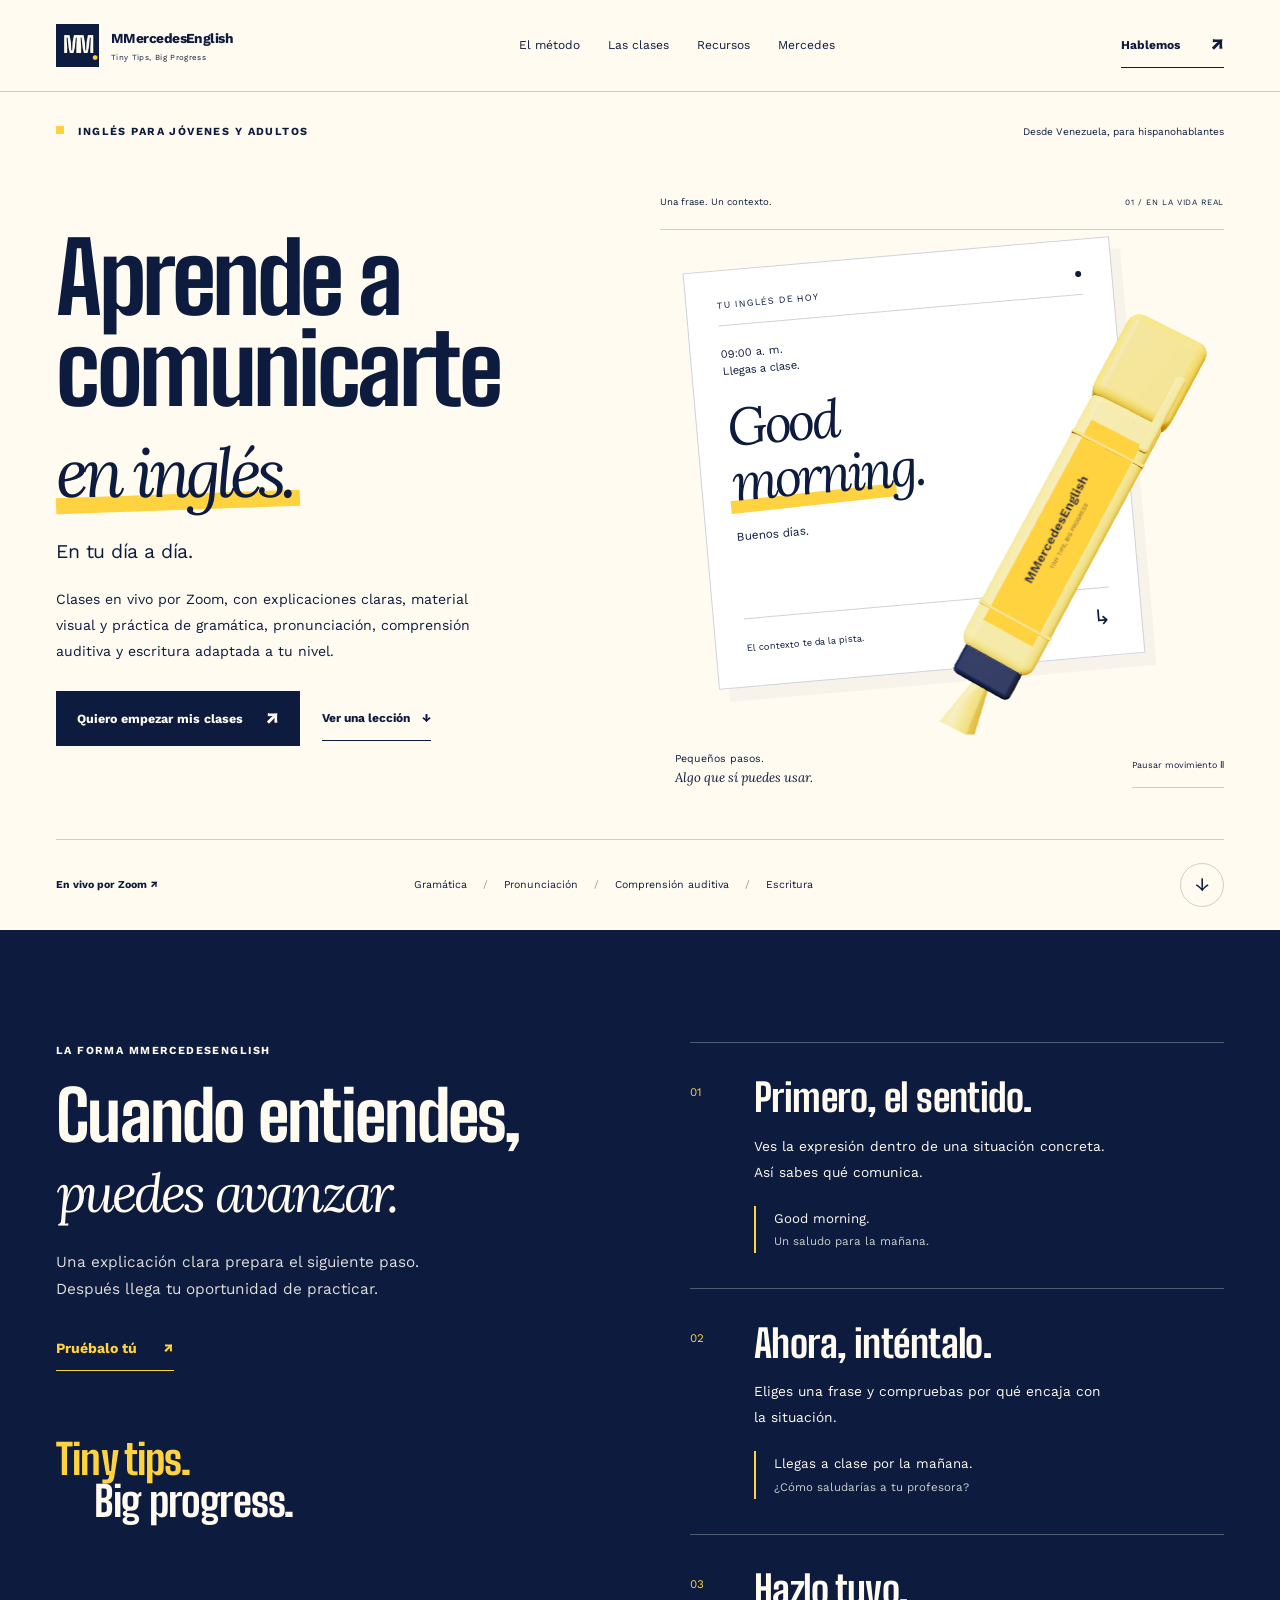
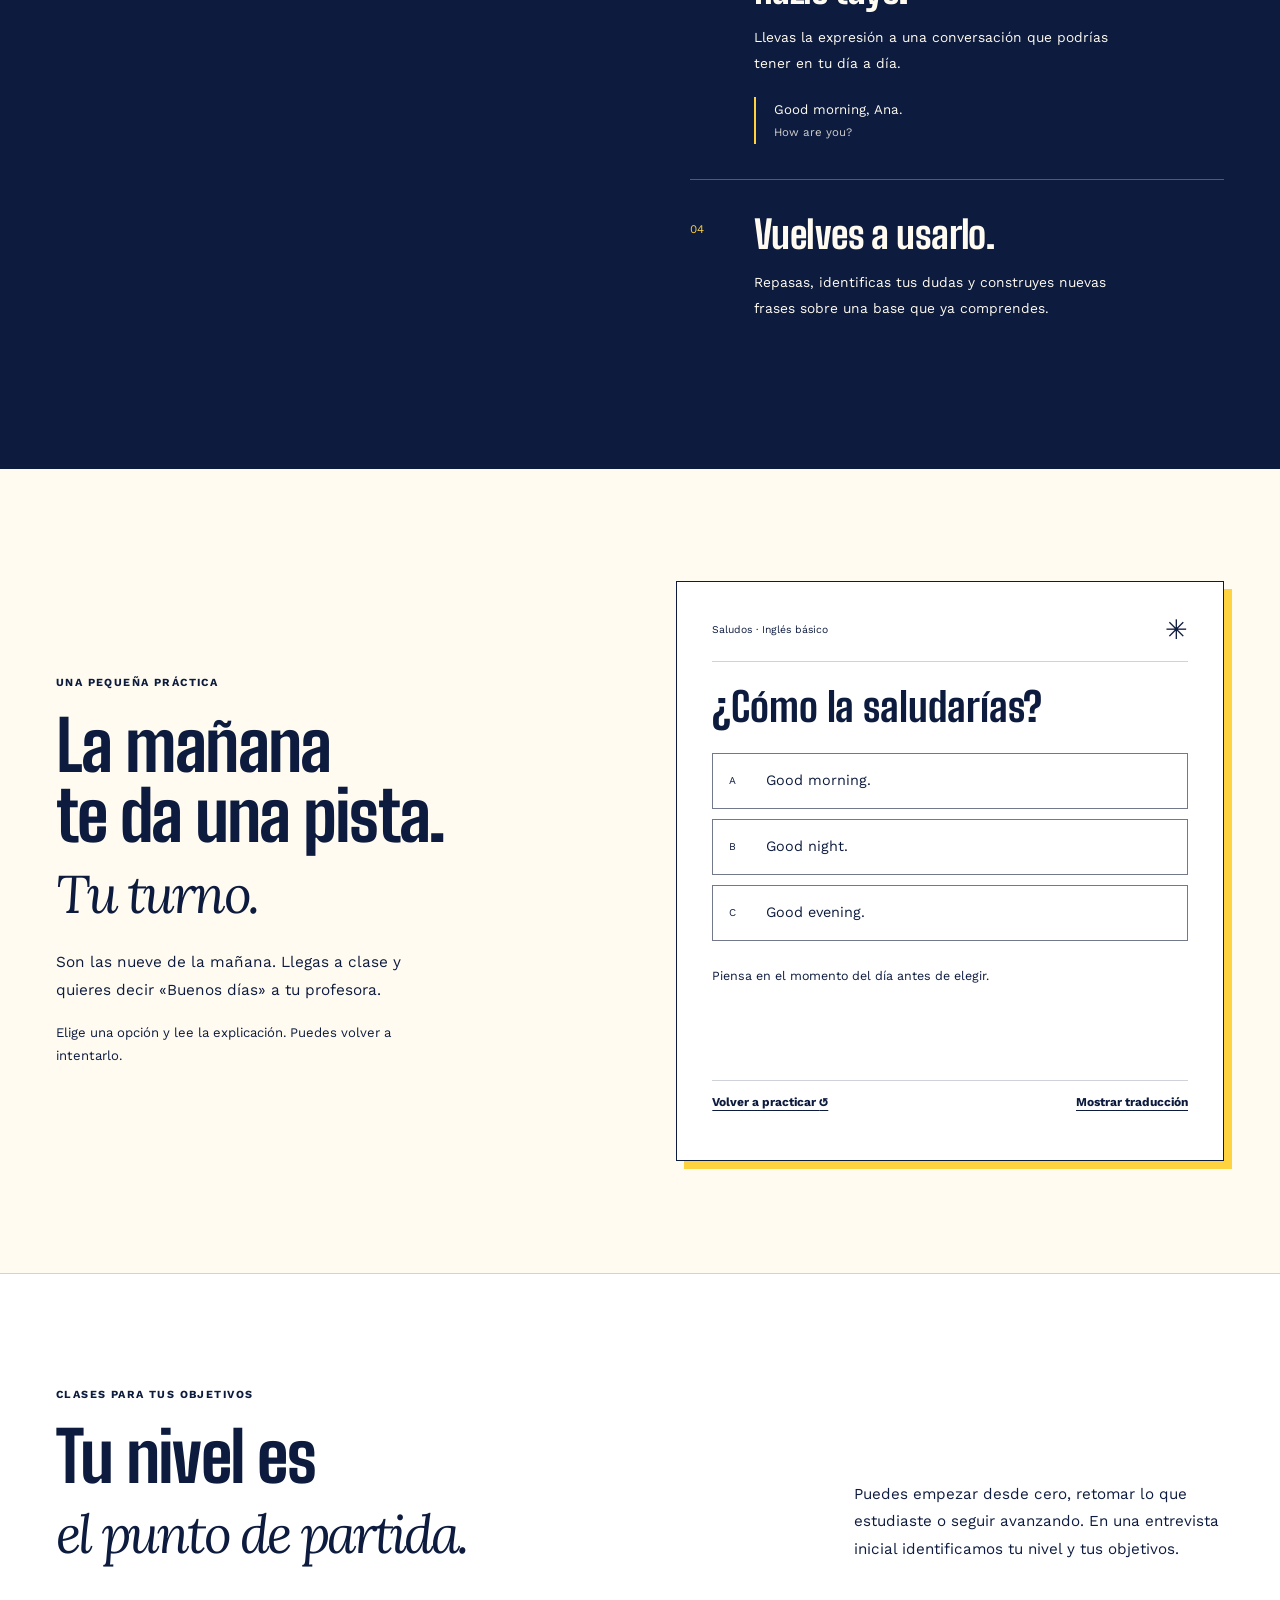
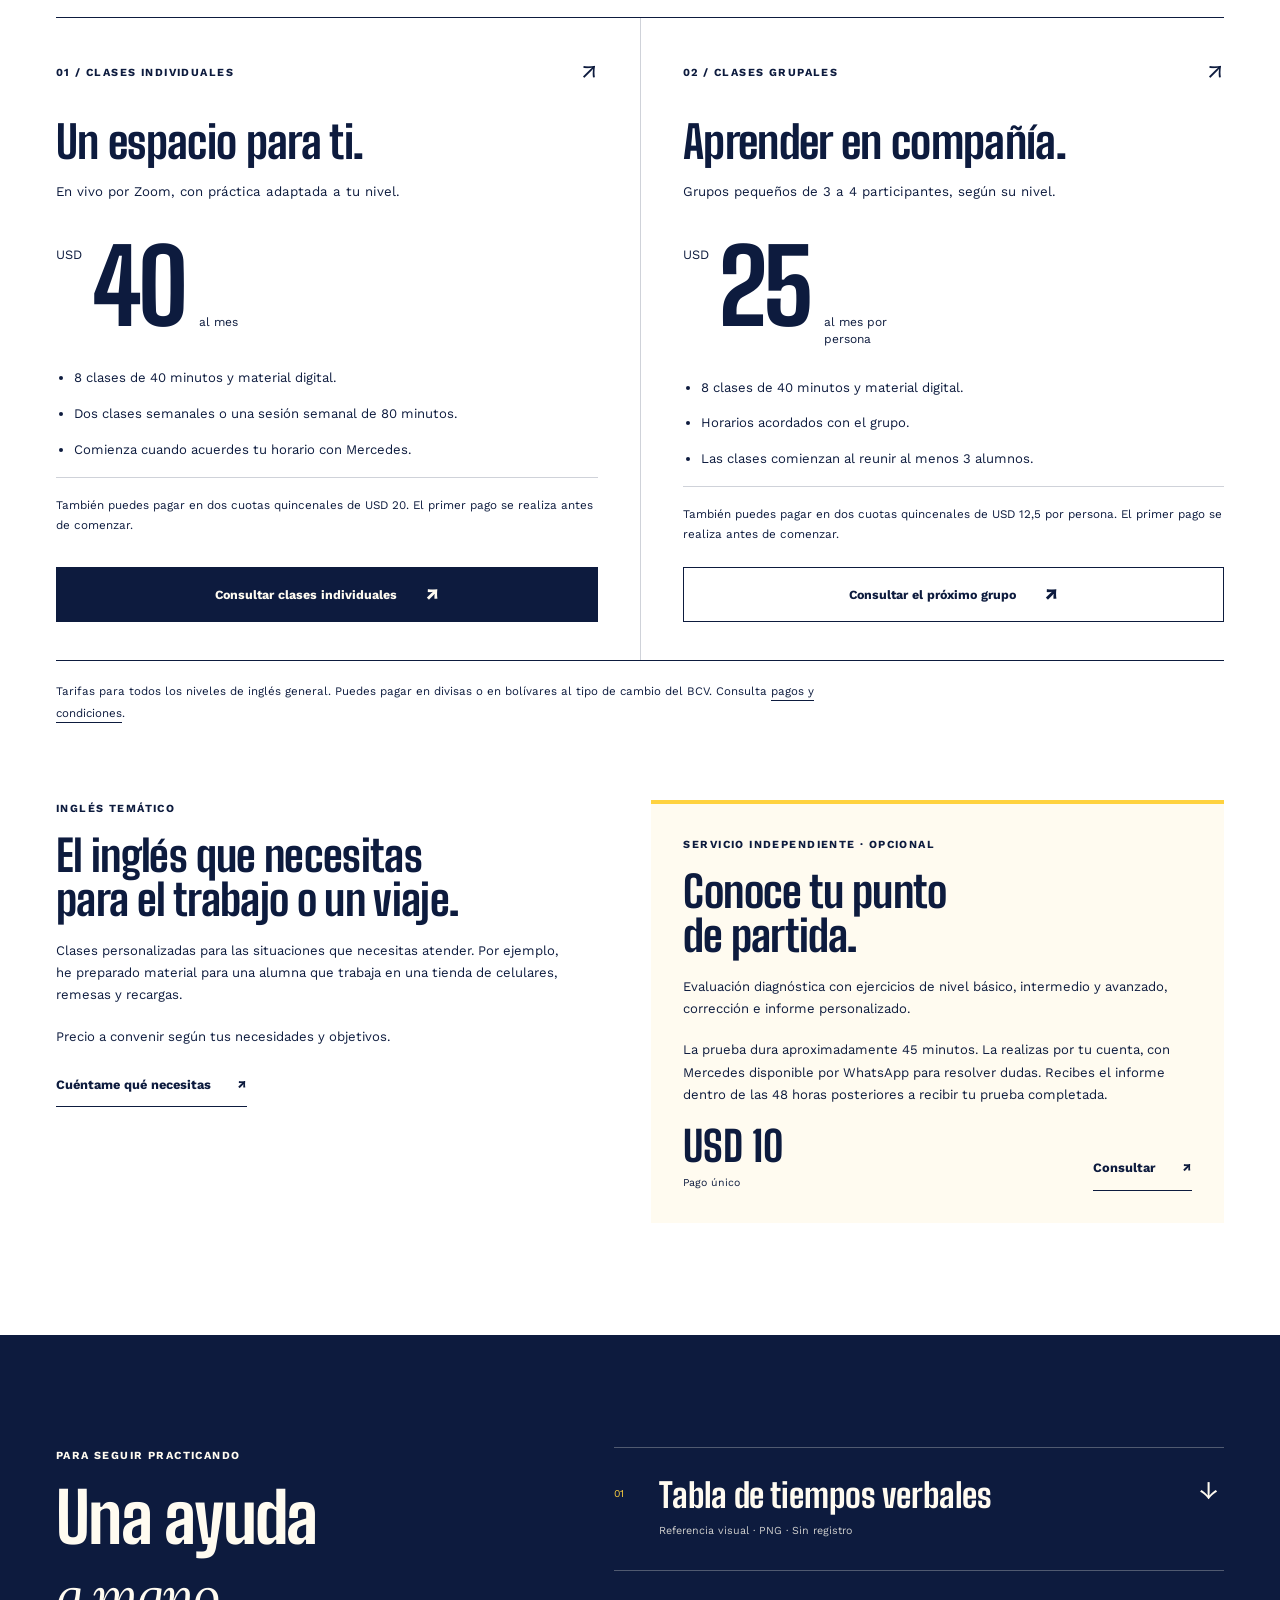
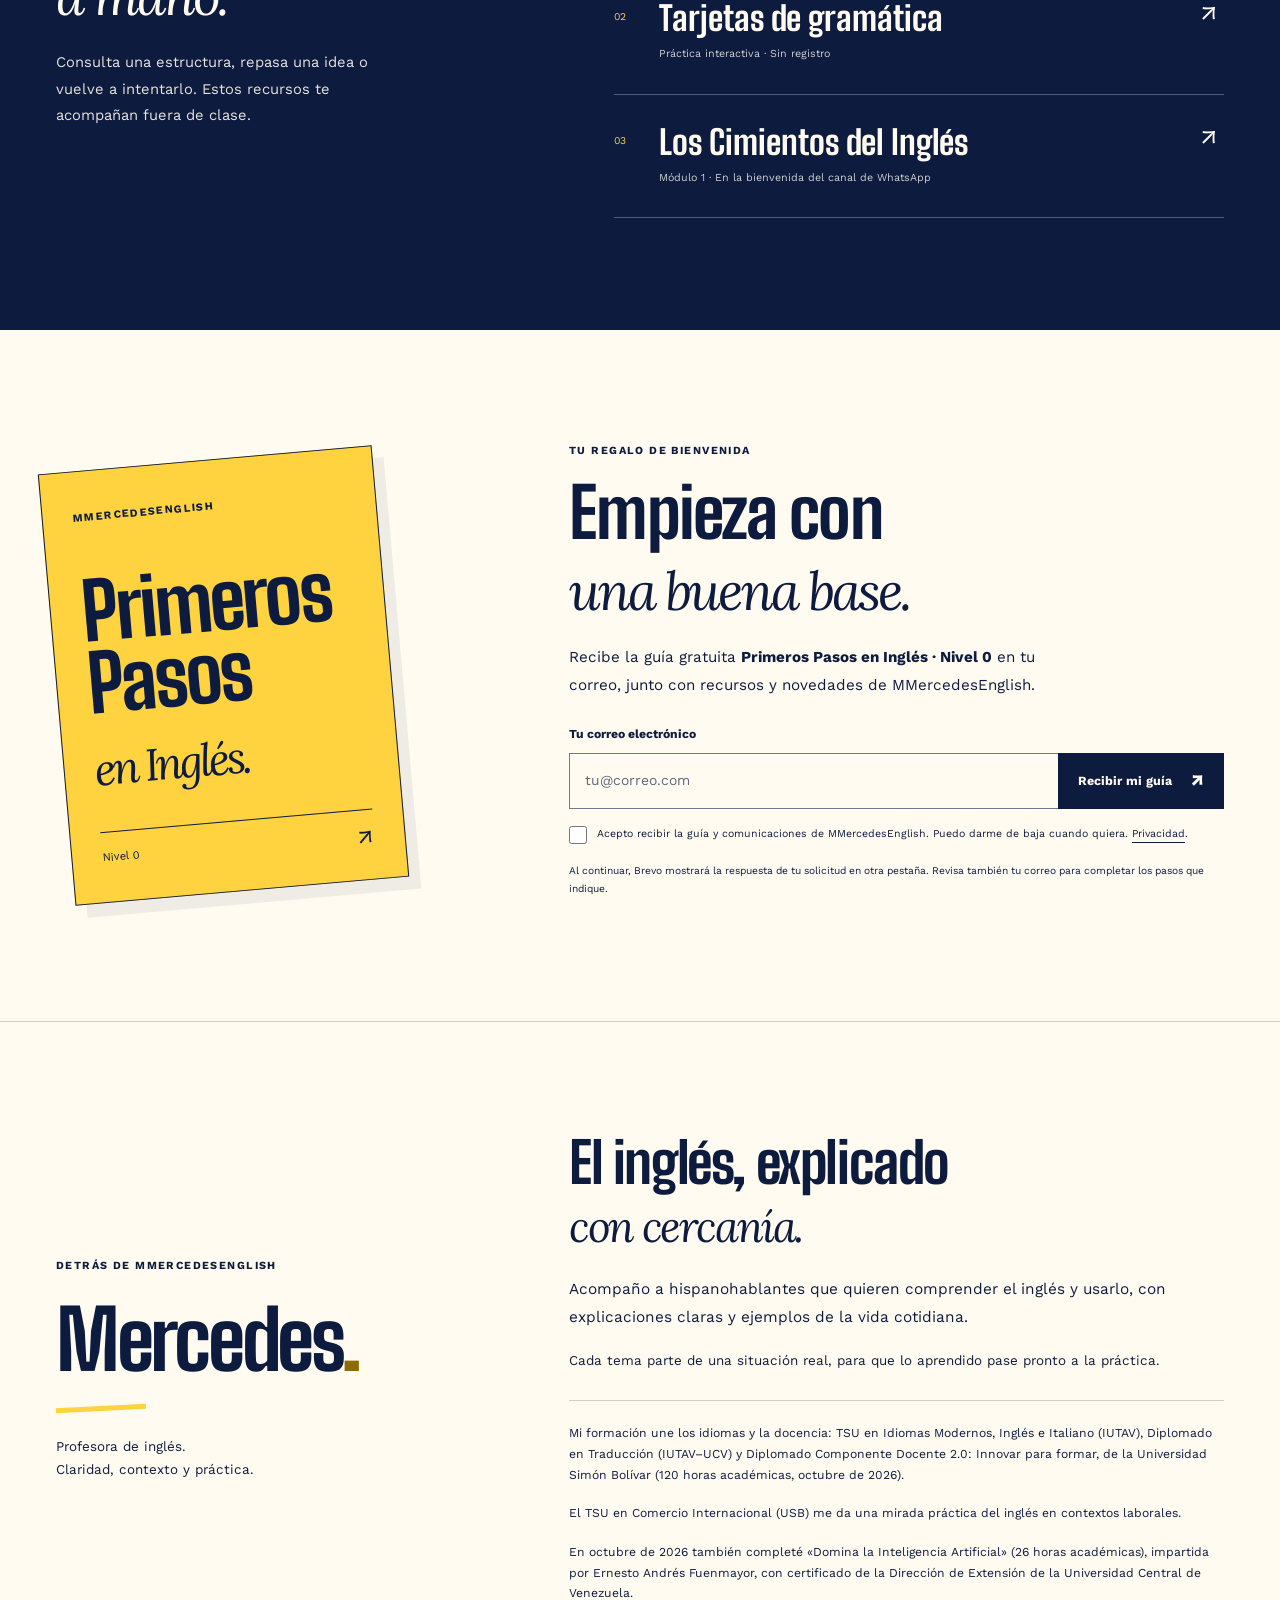
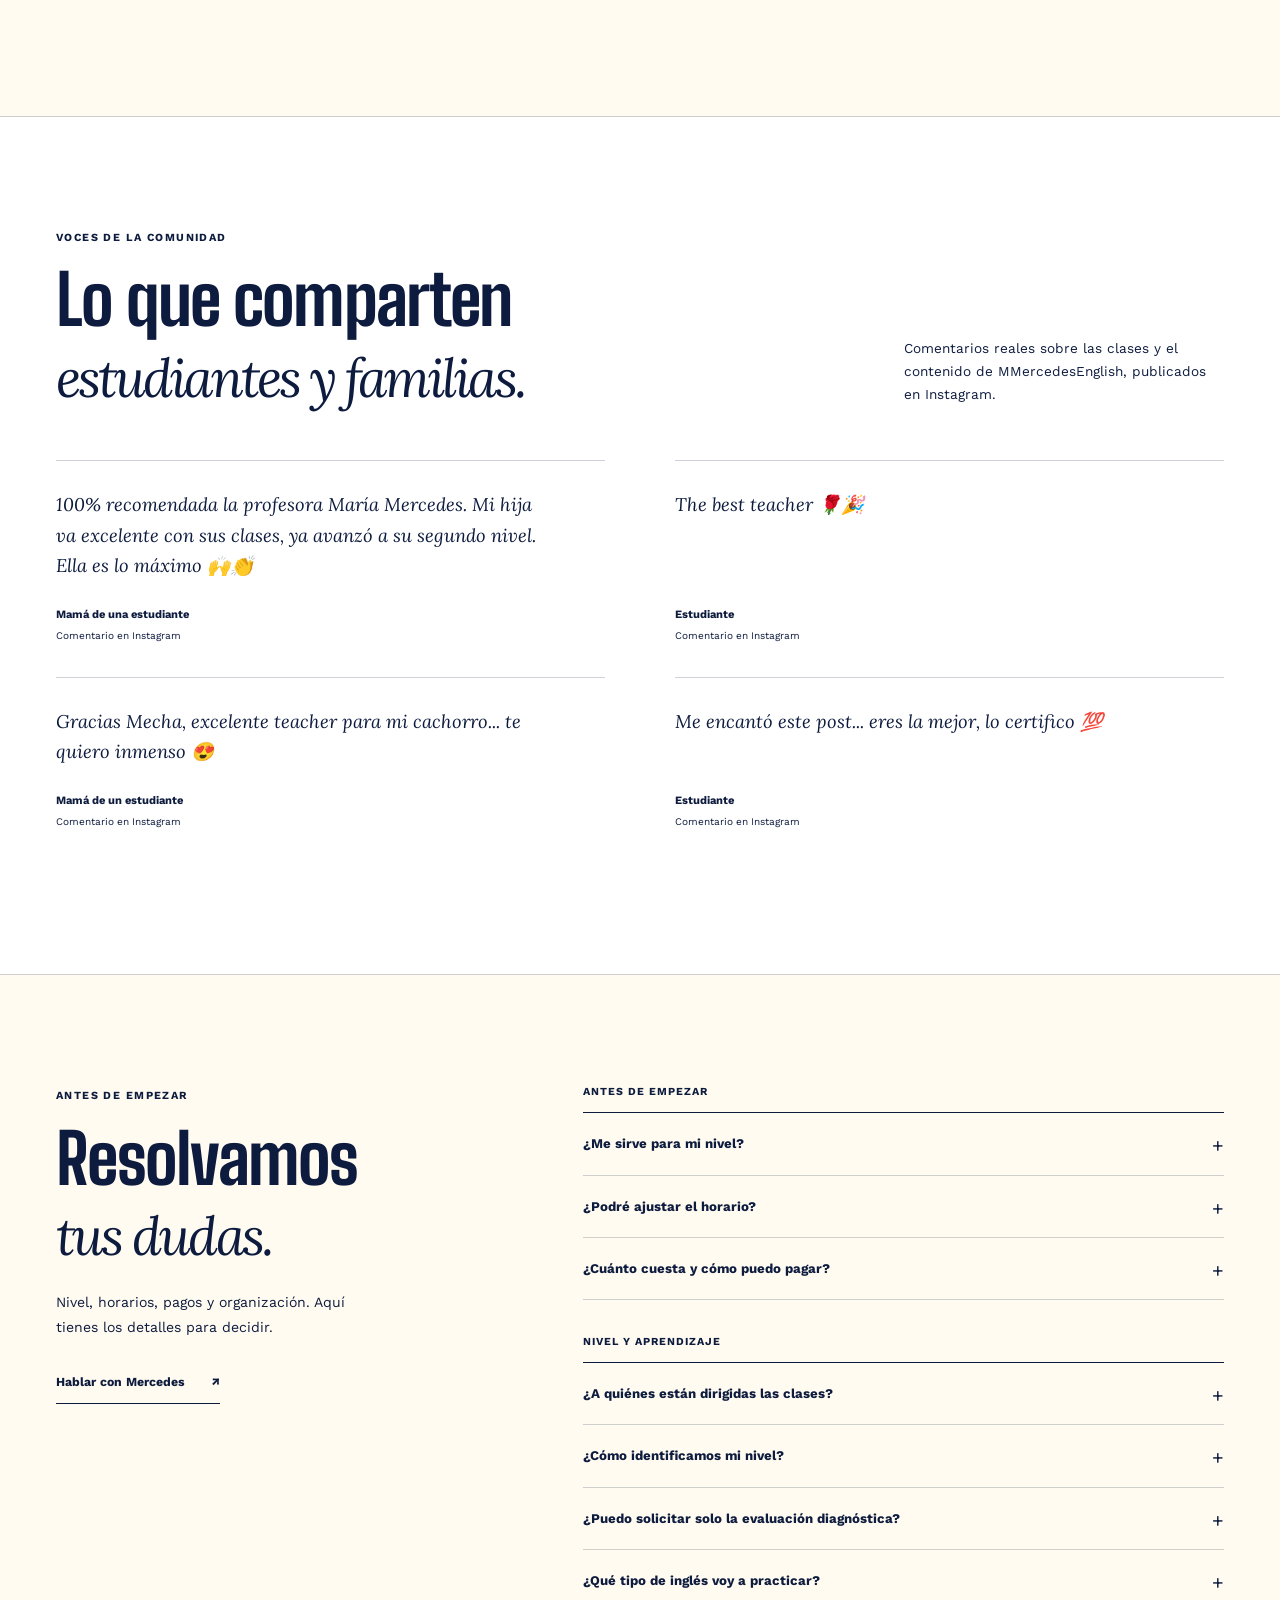
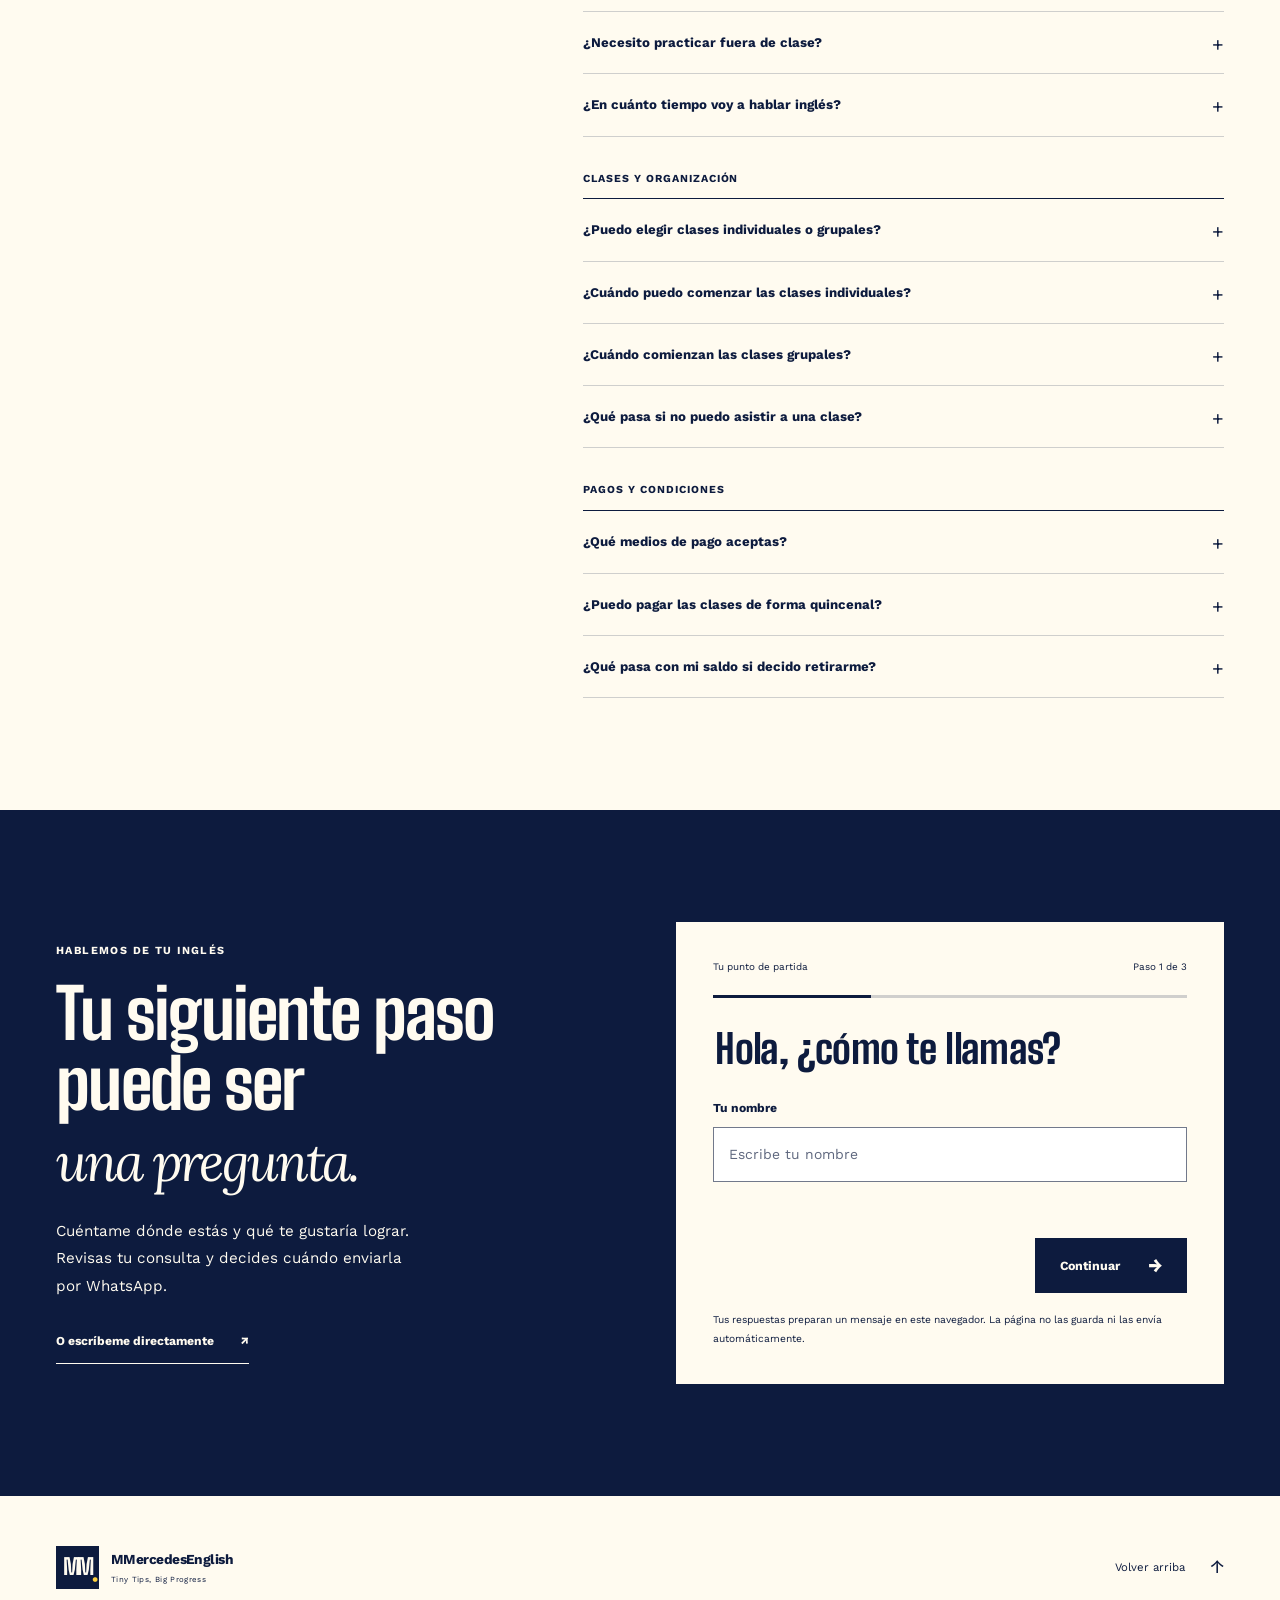
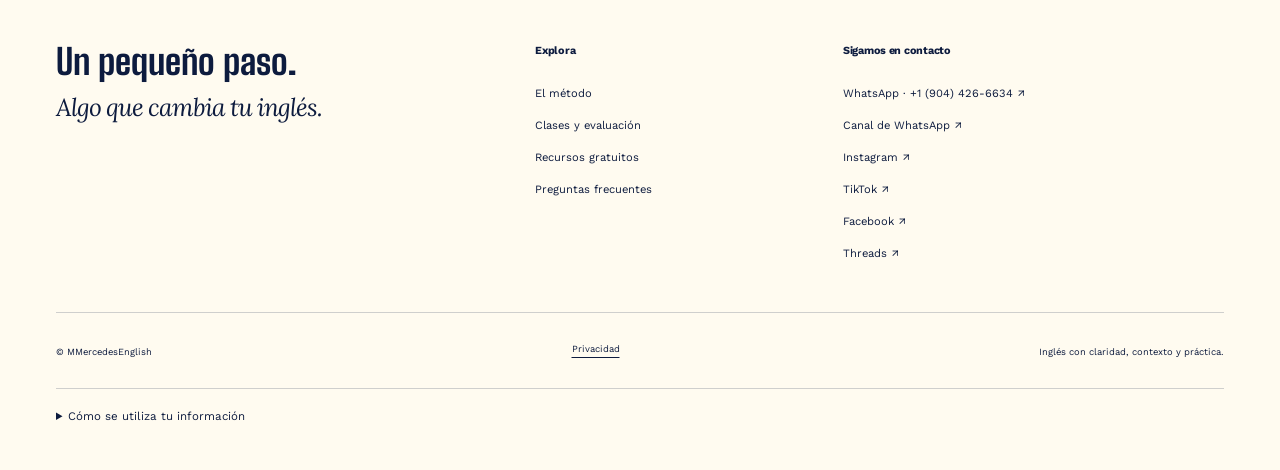
==== commit db9ebd23: "Actualizar "Sobre Mercedes" en primera persona con estudios de octubre de 2026 - Texto en primera pe" ====
--- a/index.html
+++ b/index.html
@@ -71,7 +71,7 @@
 
 <section class="newsletter section" id="guia" aria-labelledby="guideTitle"><div class="wrap newsletter-grid"><div class="guide-cover" aria-label="Guía gratuita Primeros Pasos en Inglés, Nivel 0"><span class="eyebrow">MMercedesEnglish</span><p>Primeros<br>Pasos<br><em>en Inglés.</em></p><div><span>Nivel 0</span><span aria-hidden="true">↗</span></div></div><div class="newsletter-copy"><p class="eyebrow">Tu regalo de bienvenida</p><h2 id="guideTitle">Empieza con<br><em>una buena base.</em></h2><p class="lede">Recibe la guía gratuita <strong>Primeros Pasos en Inglés · Nivel 0</strong> en tu correo, junto con recursos y novedades de MMercedesEnglish.</p><form id="newsletterForm" action="https://7f6e0f15.sibforms.com/serve/[base64]" method="post" target="_blank"><label for="email">Tu correo electrónico</label><div class="email-row"><input id="email" type="email" name="EMAIL" autocomplete="email" required maxlength="254" placeholder="tu@correo.com"><button class="button primary" type="submit">Recibir mi guía <span aria-hidden="true">↗</span></button></div><input class="honeypot" type="text" name="email_address_check" value="" tabindex="-1" aria-hidden="true" autocomplete="off"><input type="hidden" name="locale" value="es"><label class="consent"><input type="checkbox" name="OPT_IN" value="1" required><span>Acepto recibir la guía y comunicaciones de MMercedesEnglish. Puedo darme de baja cuando quiera. <a href="#privacidad">Privacidad</a>.</span></label><p class="form-help">Al continuar, Brevo mostrará la respuesta de tu solicitud en otra pestaña. Revisa también tu correo para completar los pasos que indique.</p><p id="newsletterStatus" class="form-status" role="status" aria-live="polite"></p></form></div></div></section>
 
-<section class="about section" id="mercedes" aria-labelledby="aboutTitle"><div class="wrap about-grid"><div class="about-name"><p class="eyebrow">Detrás de MMercedesEnglish</p><p class="mercedes-signature">Mercedes<span aria-hidden="true">.</span></p><span class="about-line"></span><p>Profesora de inglés.<br>Claridad, contexto y práctica.</p></div><div><h2 id="aboutTitle">El inglés, explicado<br><em>con cercanía.</em></h2><p class="lede">Soy Mercedes, profesora de inglés y creadora de MMercedesEnglish. Ayudo a hispanohablantes a comprender el inglés mediante explicaciones claras, ejemplos cotidianos y materiales visuales.</p><p>Mi enfoque conecta cada tema con situaciones en las que puedes usar lo aprendido.</p><div class="credentials"><p>Soy TSU en Idiomas Modernos, Inglés e Italiano (IUTAV), y tengo un Diplomado en Traducción (IUTAV–UCV).</p><p>También soy TSU en Comercio Internacional por la USB, una formación que complementa mi trabajo con el inglés para contextos laborales.</p></div></div></div></section>
+<section class="about section" id="mercedes" aria-labelledby="aboutTitle"><div class="wrap about-grid"><div class="about-name"><p class="eyebrow">Detrás de MMercedesEnglish</p><p class="mercedes-signature">Mercedes<span aria-hidden="true">.</span></p><span class="about-line"></span><p>Profesora de inglés.<br>Claridad, contexto y práctica.</p></div><div><h2 id="aboutTitle">El inglés, explicado<br><em>con cercanía.</em></h2><p class="lede">Acompaño a hispanohablantes que quieren comprender el inglés y usarlo, con explicaciones claras y ejemplos de la vida cotidiana.</p><p>Cada tema parte de una situación real, para que lo aprendido pase pronto a la práctica.</p><div class="credentials"><p>Mi formación une los idiomas y la docencia: TSU en Idiomas Modernos, Inglés e Italiano (IUTAV), Diplomado en Traducción (IUTAV–UCV) y Diplomado Componente Docente 2.0: Innovar para formar, de la Universidad Simón Bolívar (120 horas académicas, octubre de 2026).</p><p>El TSU en Comercio Internacional (USB) me da una mirada práctica del inglés en contextos laborales.</p><p>En octubre de 2026 también completé «Domina la Inteligencia Artificial» (26 horas académicas), impartida por Ernesto Andrés Fuenmayor, con certificado de la Dirección de Extensión de la Universidad Central de Venezuela.</p></div></div></div></section>
 
 <section class="testimonials section" id="testimonios" aria-labelledby="quotesTitle"><div class="wrap"><div class="section-heading"><div><p class="eyebrow">Voces de la comunidad</p><h2 id="quotesTitle">Lo que comparten<br><em>estudiantes y familias.</em></h2></div><p>Comentarios reales sobre las clases y el contenido de MMercedesEnglish, publicados en Instagram.</p></div><div class="quotes"><figure class="quote"><blockquote lang="es">100% recomendada la profesora María Mercedes. Mi hija va excelente con sus clases, ya avanzó a su segundo nivel. Ella es lo máximo 🙌👏</blockquote><figcaption>Mamá de una estudiante<span>Comentario en Instagram</span></figcaption></figure><figure class="quote"><blockquote lang="en">The best teacher 🌹🎉</blockquote><figcaption>Estudiante<span>Comentario en Instagram</span></figcaption></figure><figure class="quote"><blockquote lang="es">Gracias Mecha, excelente teacher para mi cachorro... te quiero inmenso 😍</blockquote><figcaption>Mamá de un estudiante<span>Comentario en Instagram</span></figcaption></figure><figure class="quote"><blockquote lang="es">Me encantó este post... eres la mejor, lo certifico 💯</blockquote><figcaption>Estudiante<span>Comentario en Instagram</span></figcaption></figure></div></div></section>
 
